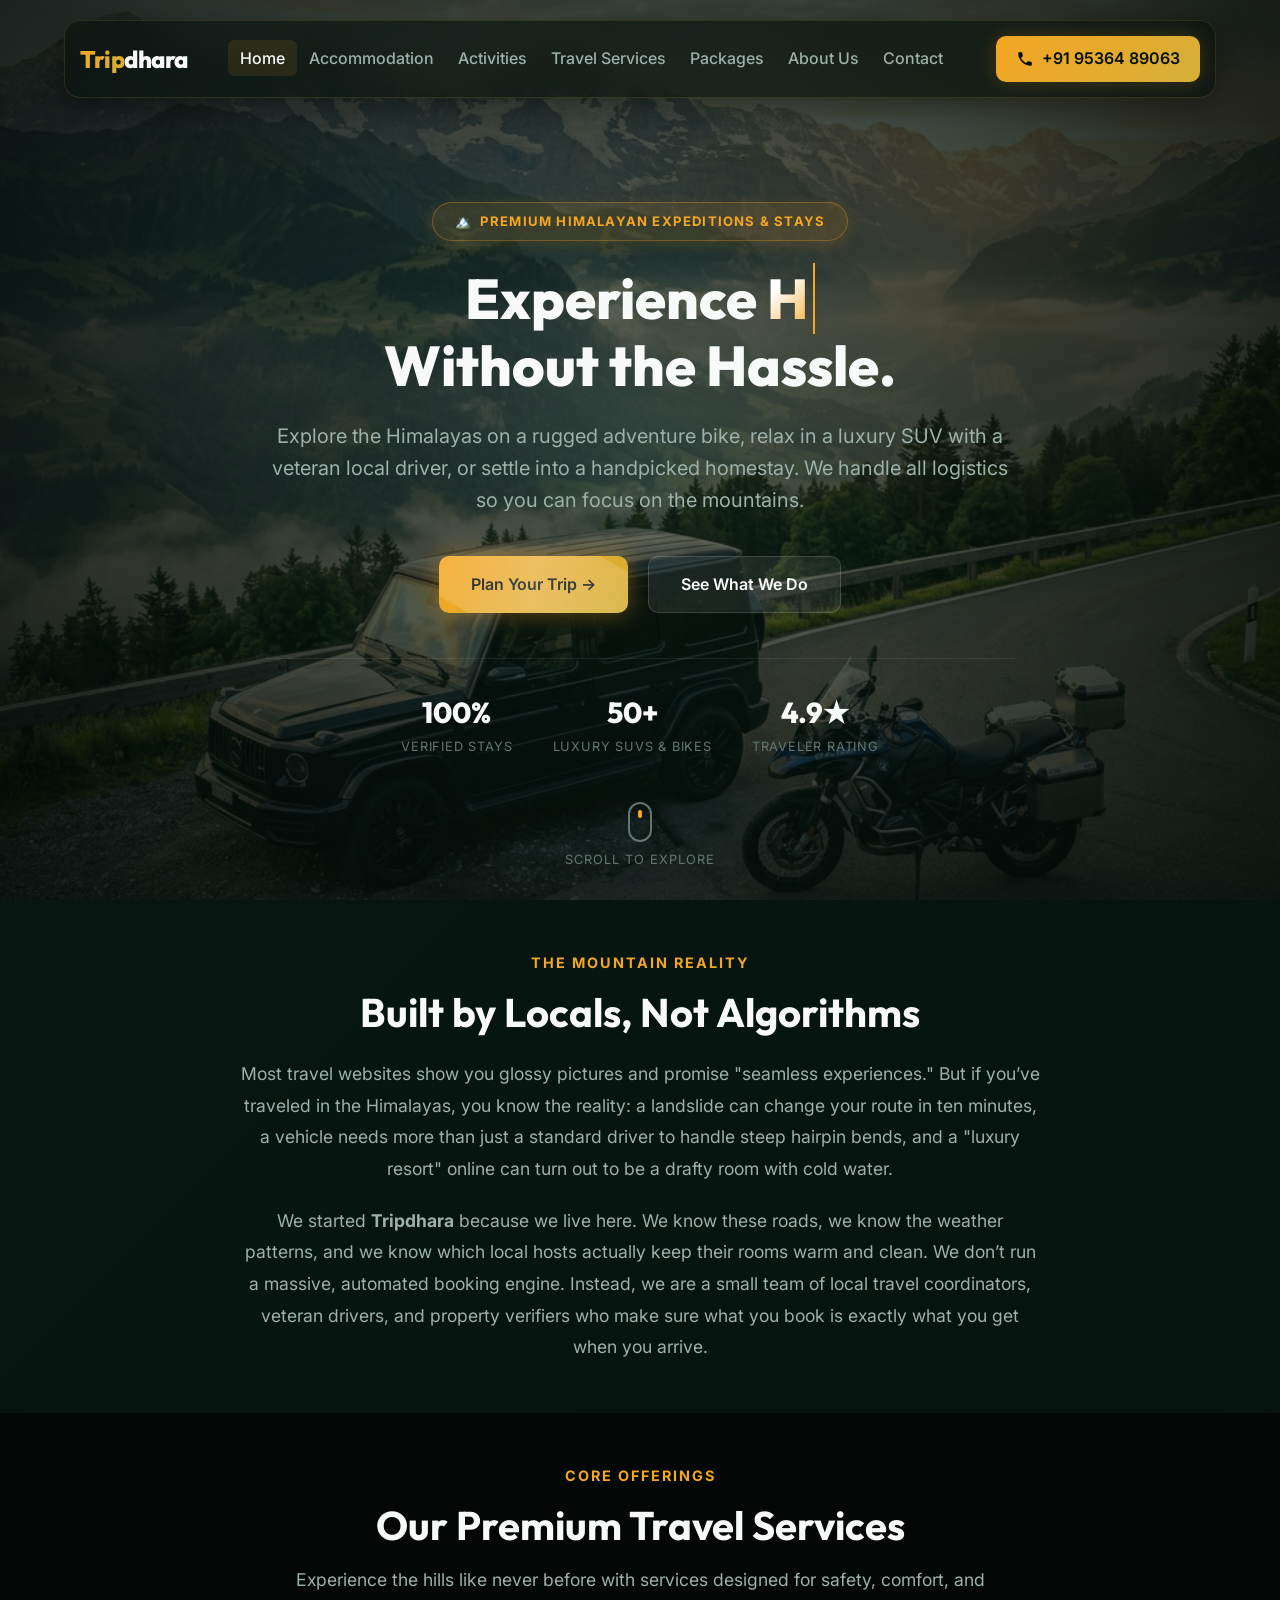
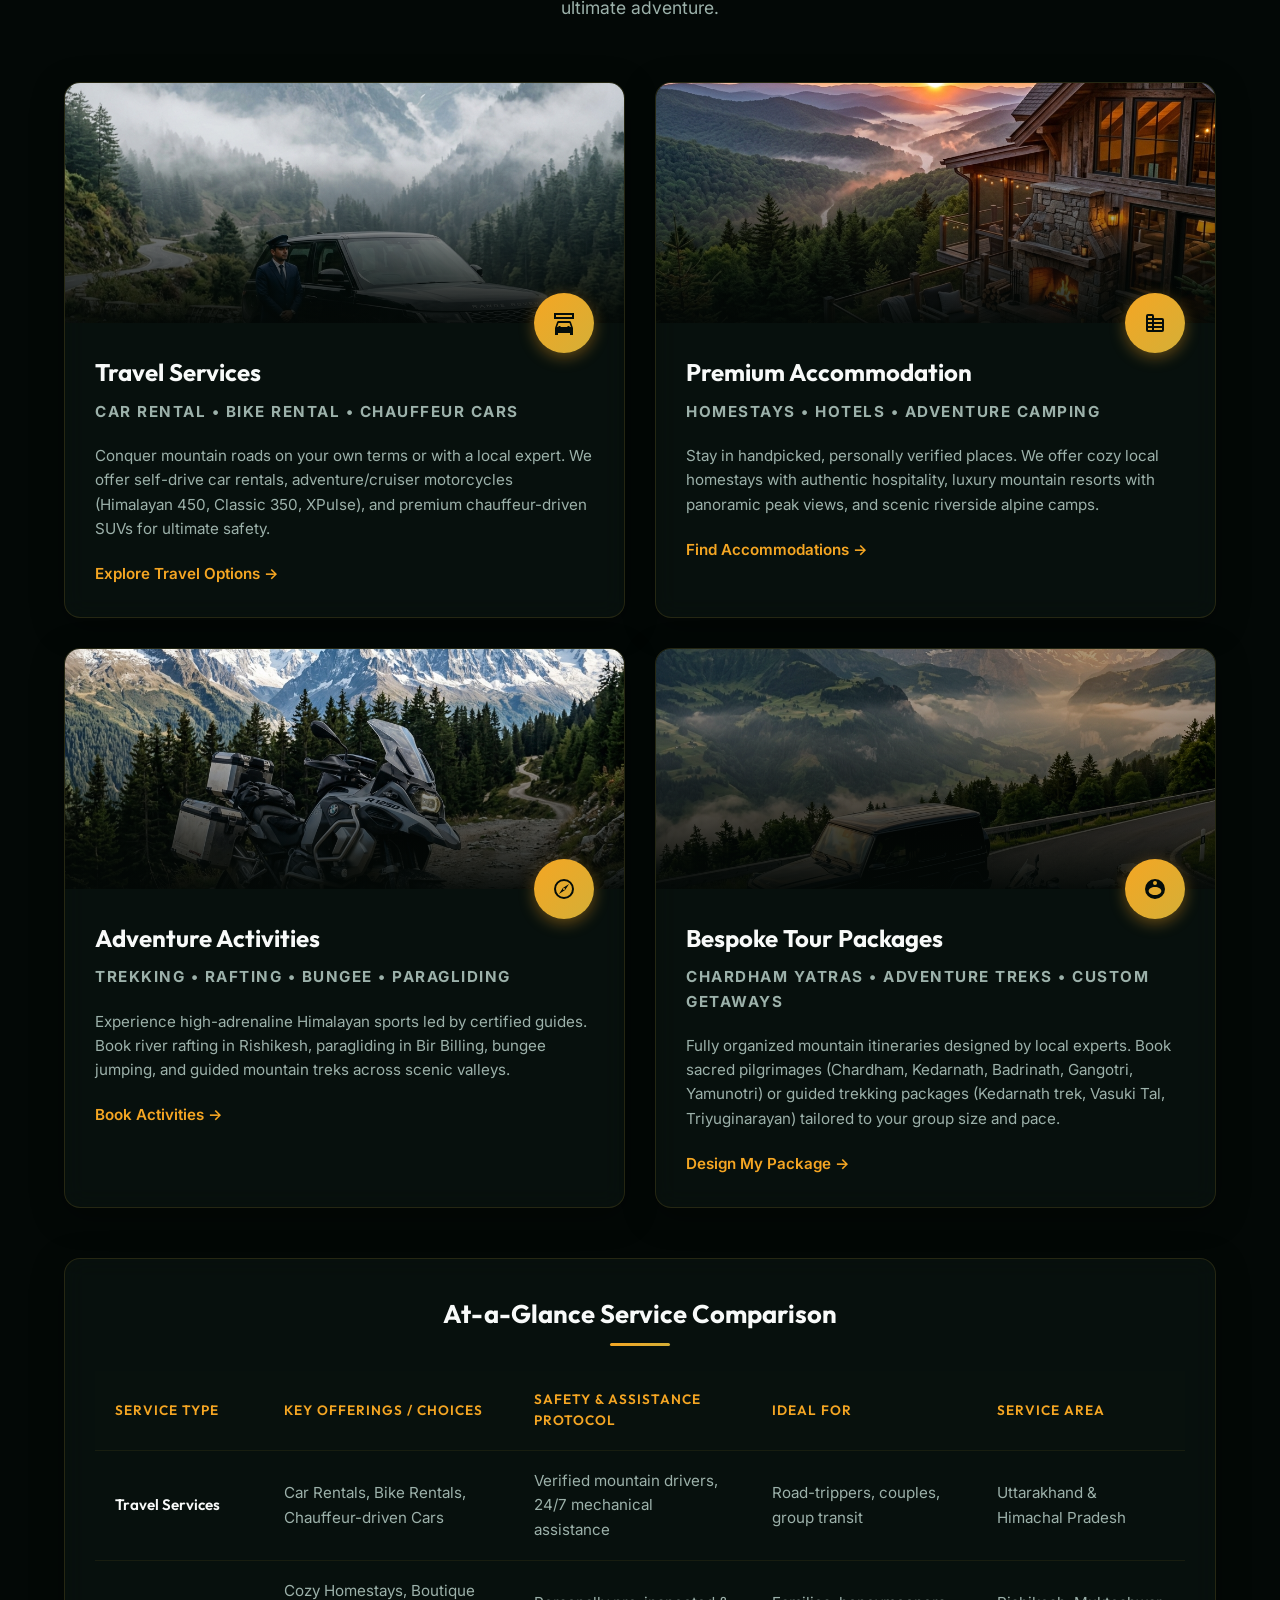
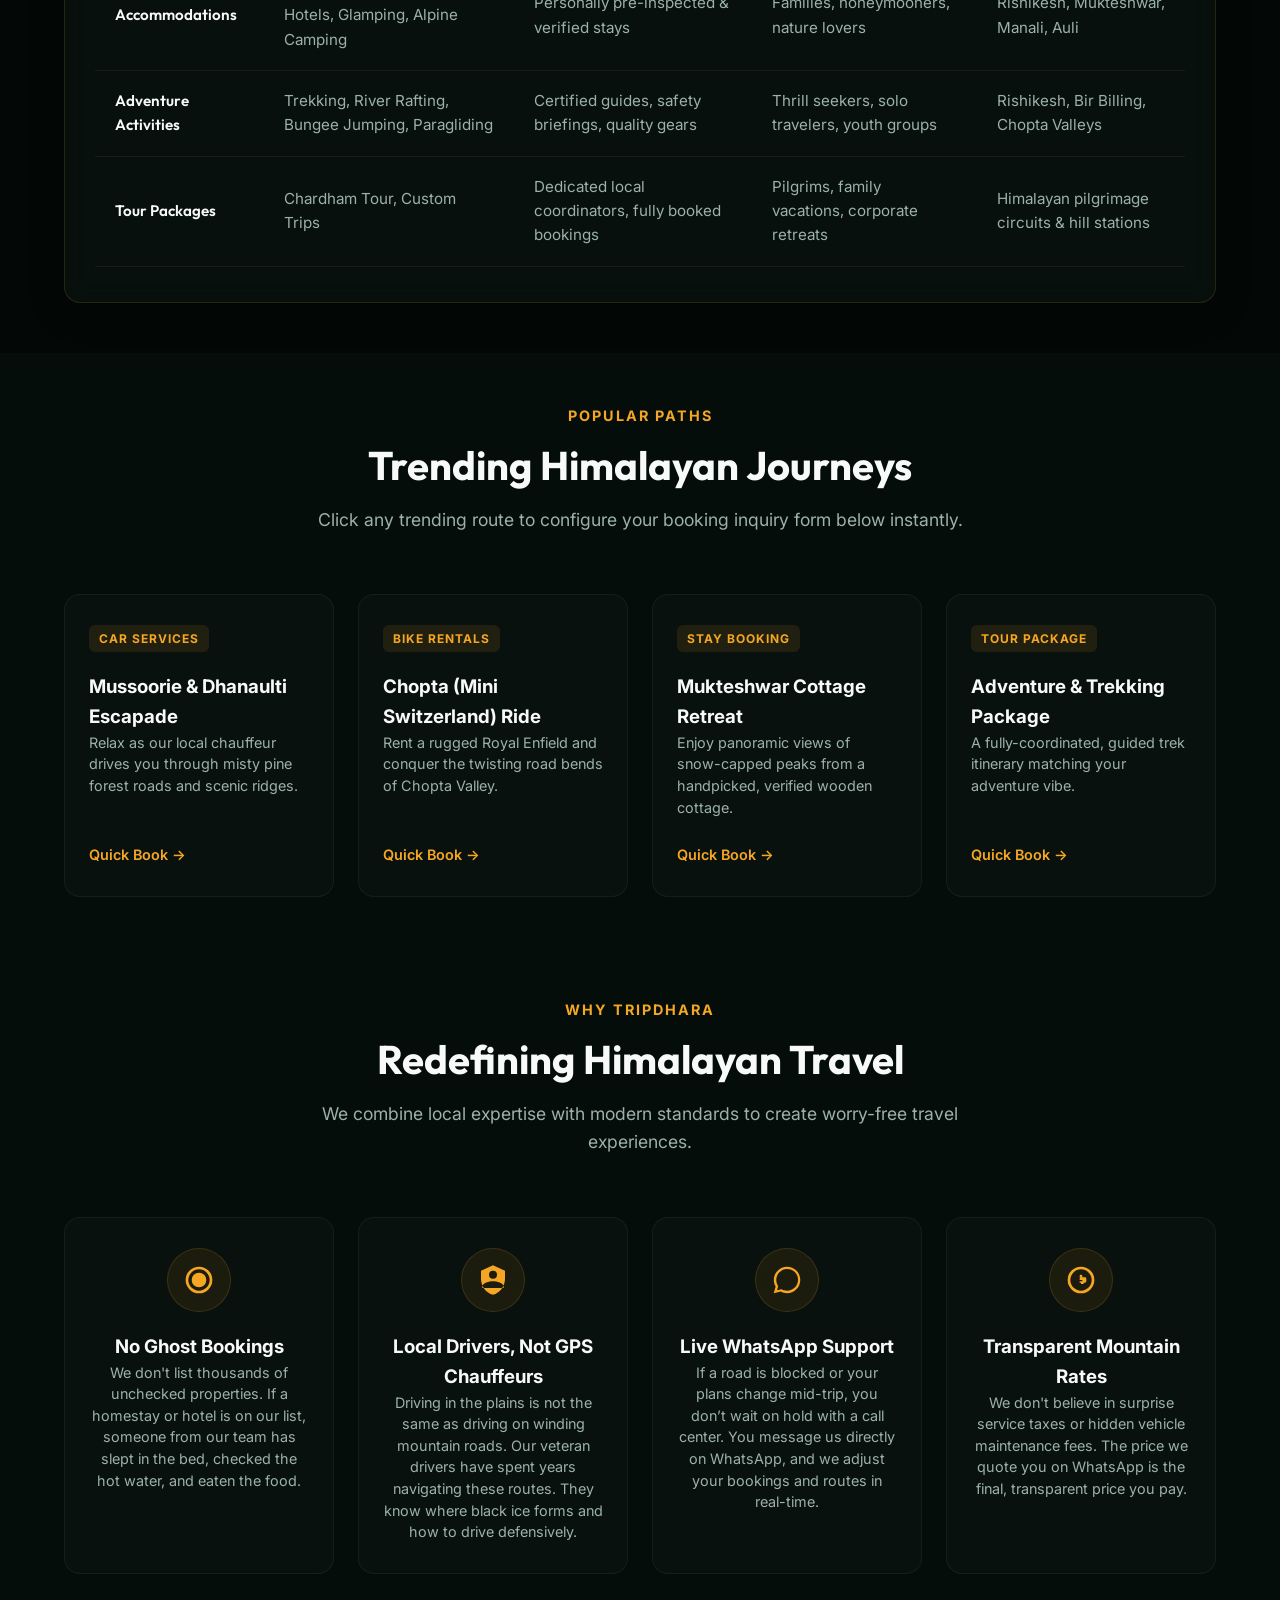
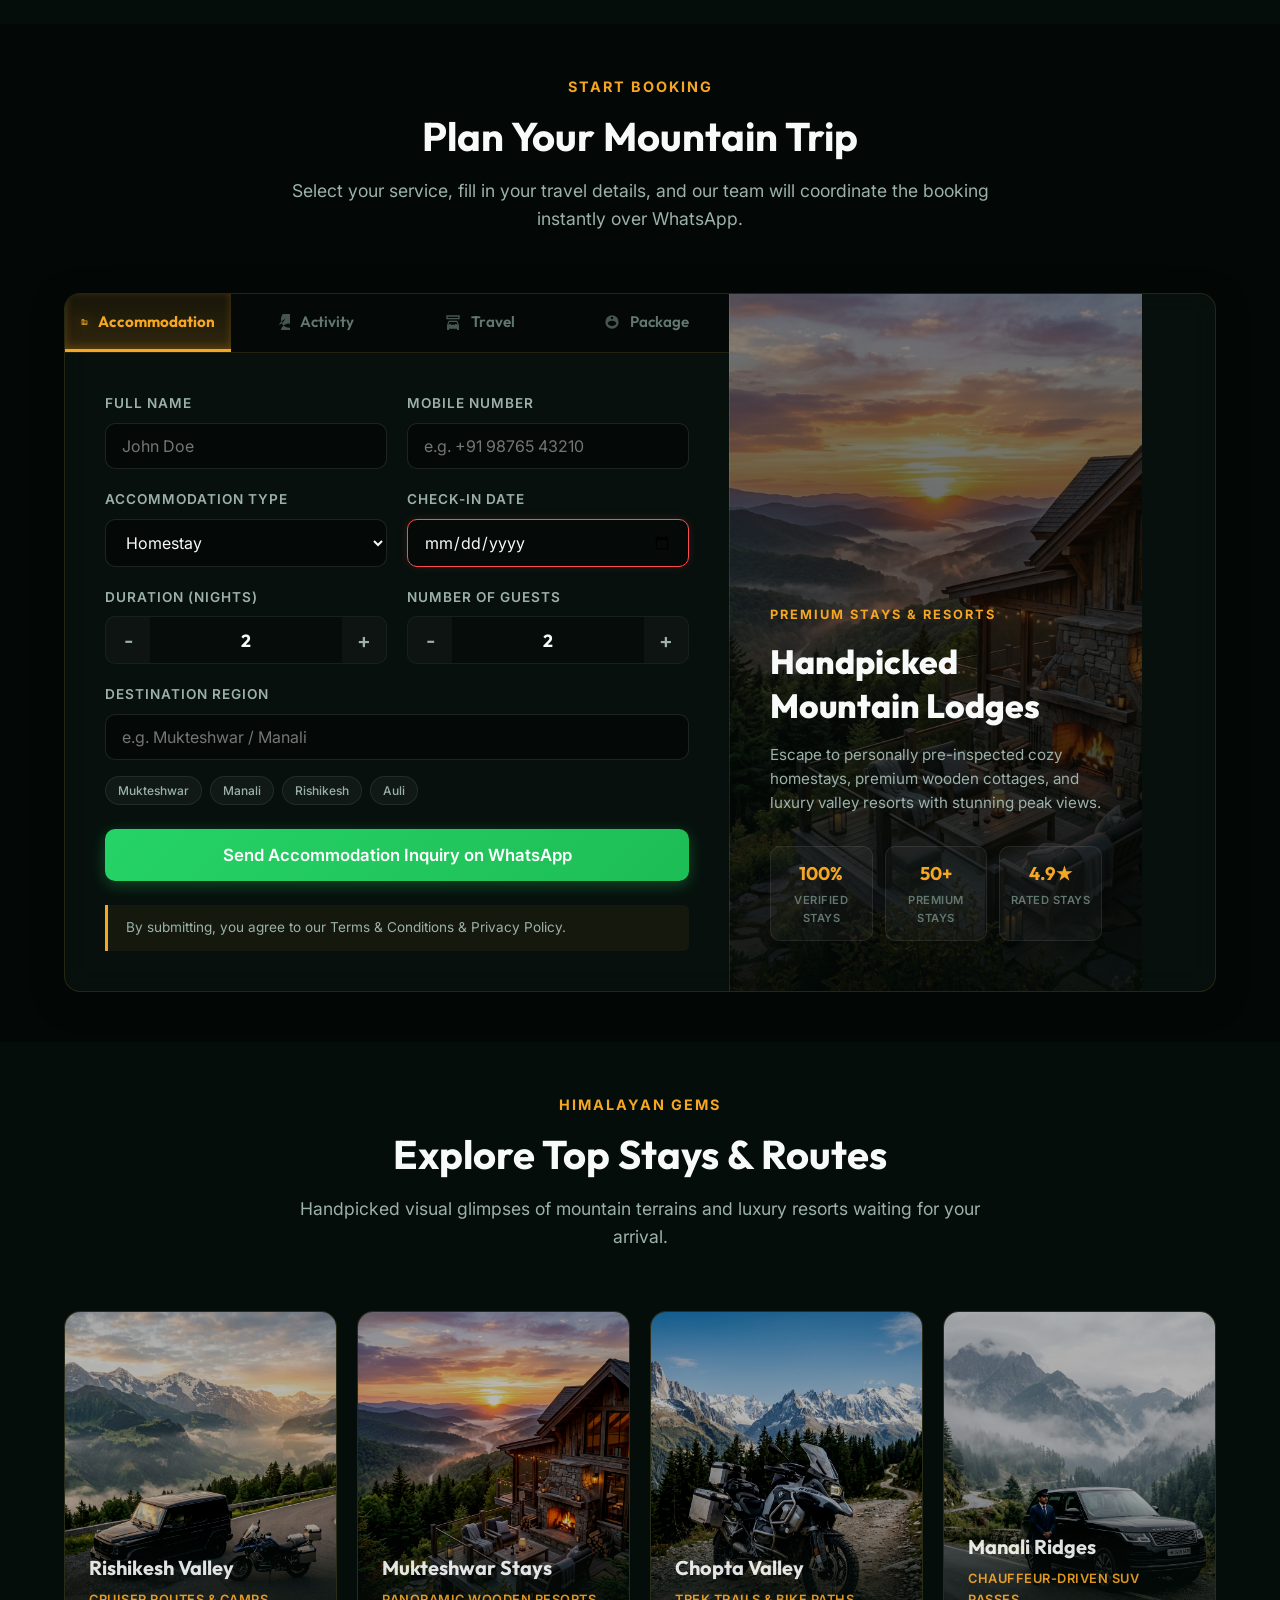
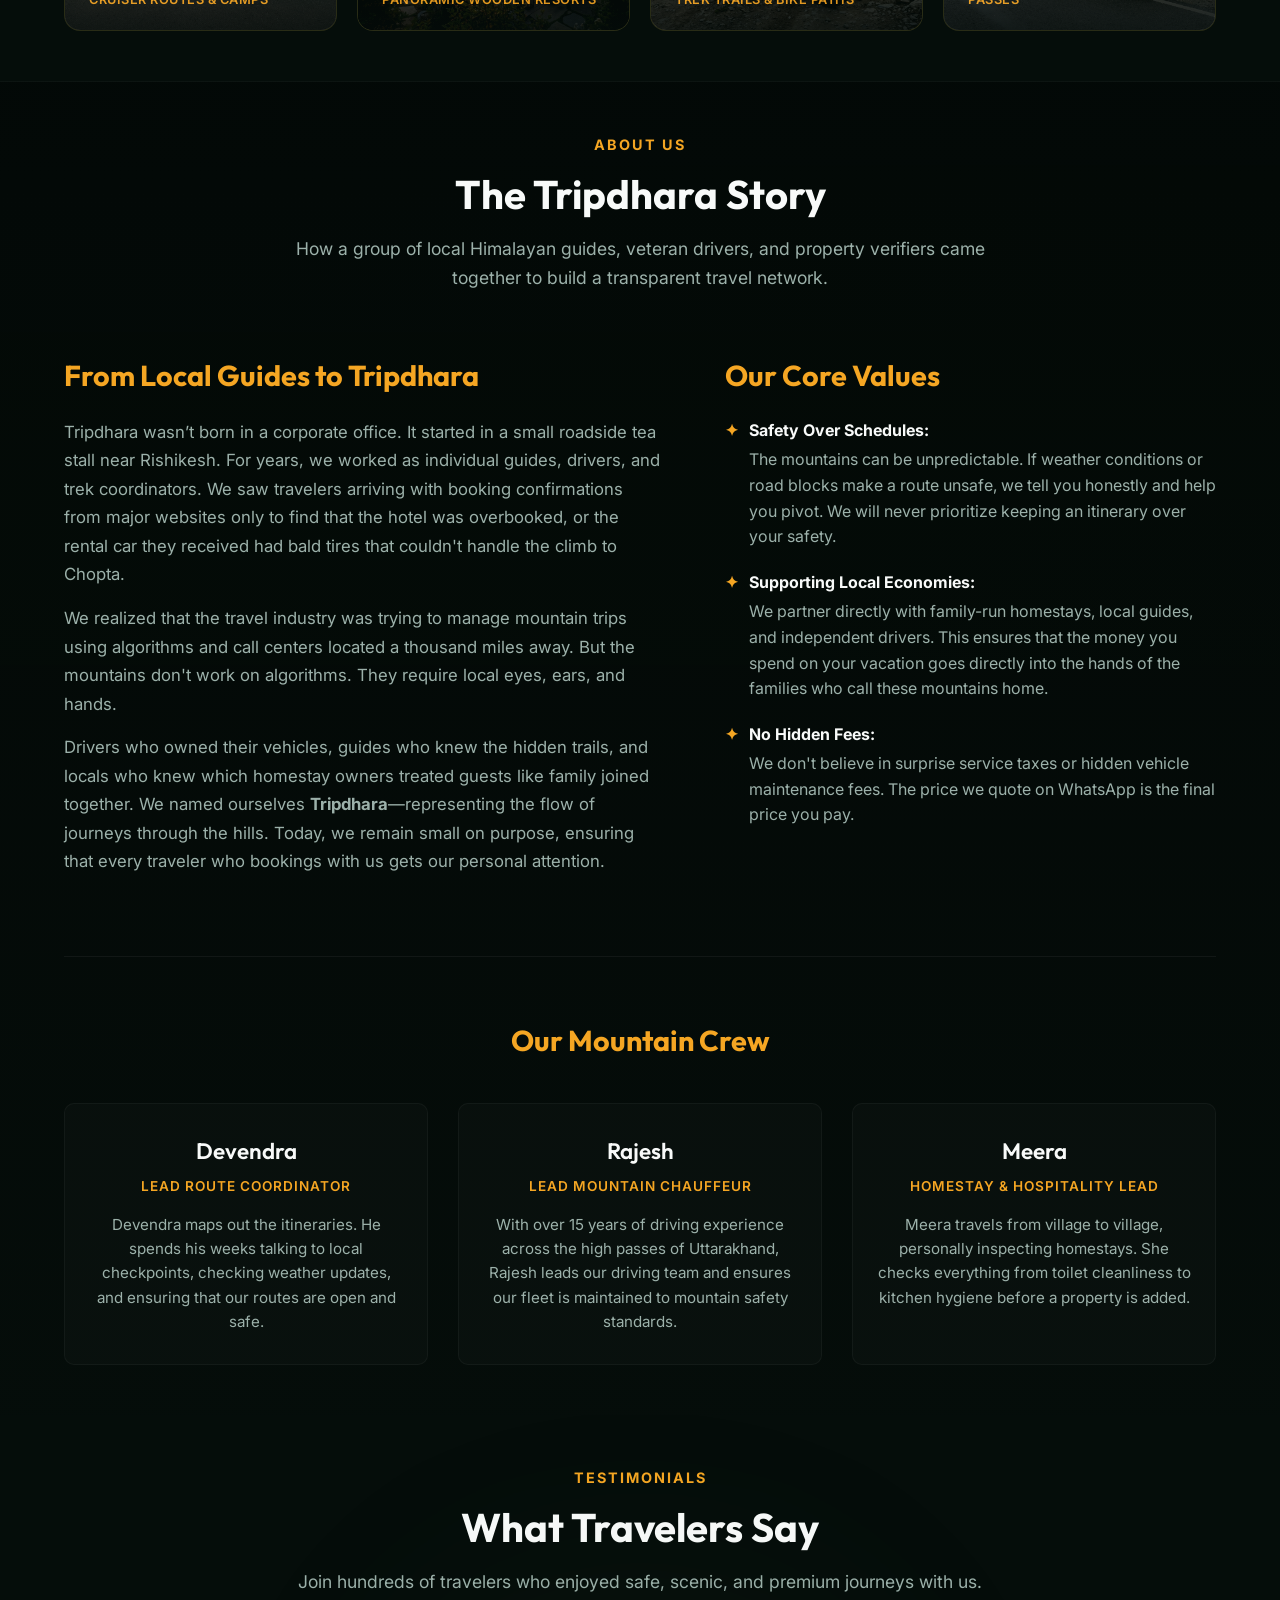
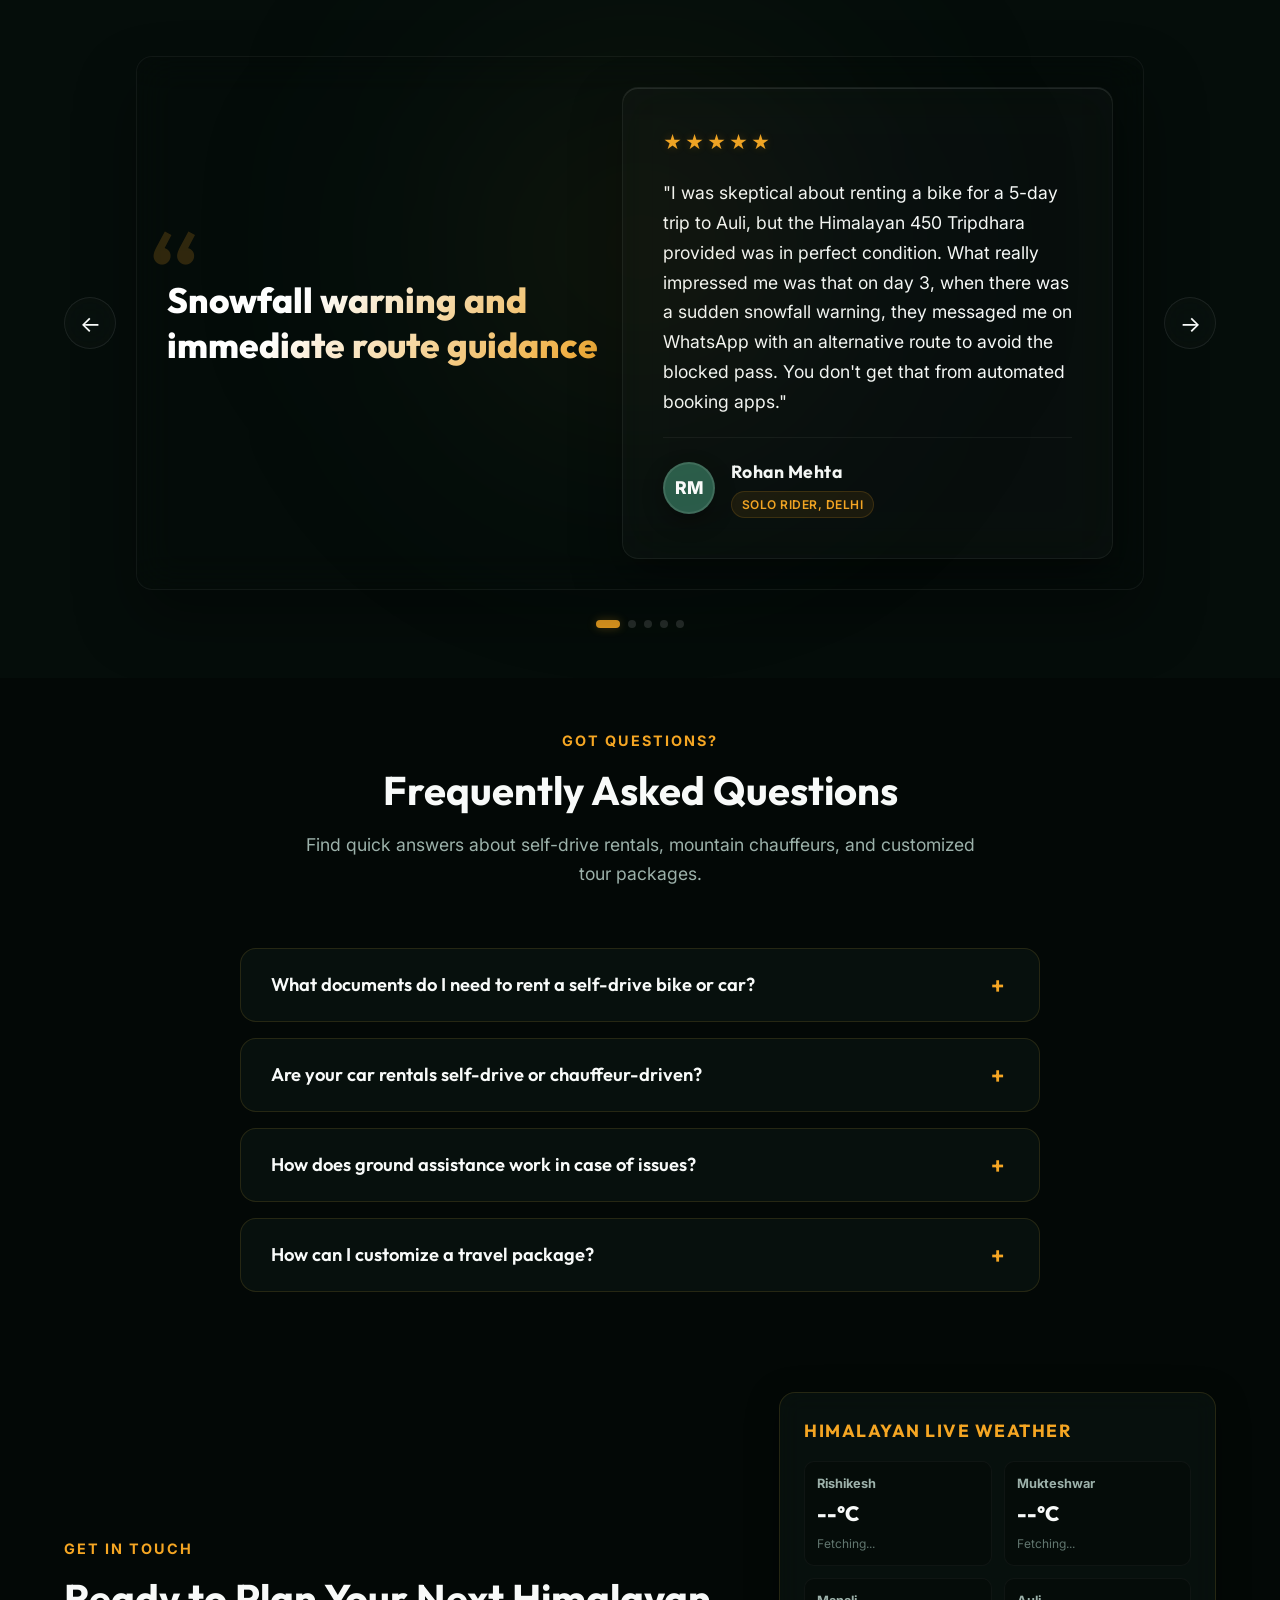
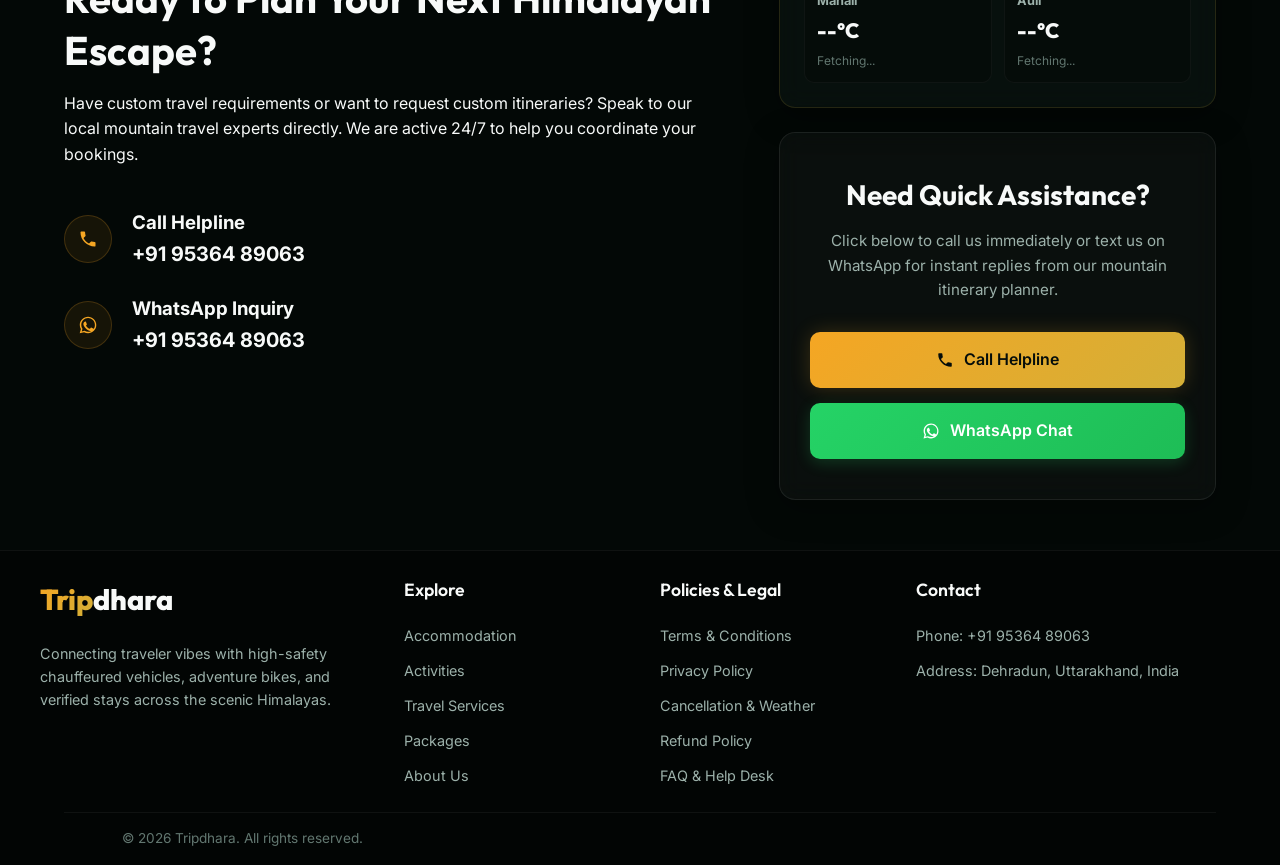
==== index.html @ 1b8af904 "feat: add component loader script, service worker, and multiple new service and legal pages" ====
<!doctype html>
<html lang="en">

<head>
    <!-- Google Tag Manager -->
    <script>
        (function (w, d, s, l, i) {
            w[l] = w[l] || [];
            w[l].push({
                "gtm.start": new Date().getTime(),
                event: "gtm.js",
            });
            var f = d.getElementsByTagName(s)[0],
                j = d.createElement(s),
                dl = l != "dataLayer" ? "&l=" + l : "";
            j.async = true;
            j.src = "https://www.googletagmanager.com/gtm.js?id=" + i + dl;
            f.parentNode.insertBefore(j, f);
        })(window, document, "script", "dataLayer", "GTM-5JKHT2T3");
    </script>
    <!-- End Google Tag Manager -->

    <!-- Google tag (gtag.js) -->
    <script async src="https://www.googletagmanager.com/gtag/js?id=G-QPMEDXNFDK"></script>
    <script>
        window.dataLayer = window.dataLayer || [];
        function gtag() {
            dataLayer.push(arguments);
        }
        gtag("js", new Date());

        gtag("config", "G-QPMEDXNFDK");
    </script>

    <!-- 1. Technical & Character Encoding -->
    <meta charset="UTF-8" />
    <meta name="viewport" content="width=device-width, initial-scale=1.0" />
    <meta http-equiv="X-UA-Compatible" content="IE=edge" />

    <!-- 2. Primary SEO Meta Tags -->
    <title>Tripdhara - Premium Himalayan Travel & Stay Bookings</title>
    <meta name="description"
        content="Premium travel booking services for Himalayan road trips and resort stays. Find professional chauffeur-driven cars, rental adventure bikes, luxury resorts, and custom packages across Uttarakhand & Himachal. Call +91 95364 89063 today." />
    <meta name="keywords"
        content="Himalayan road trips, Uttarakhand luxury resorts, Himachal bike rentals, premium travel booking, chauffeur-driven cars, Tripdhara" />
    <meta name="robots" content="index, follow, max-image-preview:large" />
    <meta name="author" content="Tripdhara" />

    <!-- Canonical URL (SEO duplicate issue se bachane ke liye) -->
    <link rel="canonical" href="https://www.tripdhara.com/" />

    <!-- 3. Open Graph / Facebook Meta Tags (Social Sharing) -->
    <meta property="og:type" content="website" />
    <meta property="og:url" content="https://www.tripdhara.com/" />
    <meta property="og:title" content="Tripdhara - Premium Himalayan Travel & Stay Bookings" />
    <meta property="og:description"
        content="Premium travel booking services for Himalayan road trips and resort stays. Find professional cars, rental bikes, and luxury resorts across Uttarakhand & Himachal." />
    <meta property="og:image" content="https://www.tripdhara.com/assets/images/og-banner.png" />
    <meta property="og:site_name" content="Tripdhara" />
    <meta property="og:locale" content="en_US" />

    <!-- 4. Twitter Meta Tags -->
    <meta name="twitter:card" content="summary_large_image" />
    <meta name="twitter:url" content="https://www.tripdhara.com/" />
    <meta name="twitter:title" content="Tripdhara - Premium Himalayan Travel & Stay Bookings" />
    <meta name="twitter:description"
        content="Premium travel booking services for Himalayan road trips and resort stays across Uttarakhand & Himachal." />
    <meta name="twitter:image" content="https://www.tripdhara.com/assets/images/og-banner.png" />

    <!-- 5. Mobile & Browser Customization (PWA Support) -->
    <meta name="theme-color" content="#050d0a" />
    <meta name="mobile-web-app-capable" content="yes" />
    <meta name="apple-mobile-web-app-capable" content="yes" />
    <meta name="apple-mobile-web-app-status-bar-style" content="black-translucent" />
    <meta name="apple-mobile-web-app-title" content="Tripdhara" />
    <meta name="format-detection" content="telephone=no" />

    <!-- 6. Advanced Security & Geolocation -->
    <meta http-equiv="Content-Security-Policy" content="upgrade-insecure-requests" />
    <meta name="geo.region" content="IN-UT" />
    <meta name="geo.placename" content="Uttarakhand" />

    <!-- 7. Favicons & Webmanifest Links -->
    <link rel="icon" type="image/png" href="/assets/favicon/favicon-96x96.png" sizes="96x96" />
    <link rel="icon" type="image/svg+xml" href="/assets/favicon/favicon.svg?v=20260617" />
    <link rel="shortcut icon" href="/assets/favicon/favicon.ico?v=20260617" />
    <link rel="apple-touch-icon" sizes="180x180" href="/assets/favicon/apple-touch-icon.png?v=20260617" />
    <link rel="manifest" href="/assets/favicon/site.webmanifest?v=20260617" />

    <!-- 8. Fonts & Stylesheets -->
    <link rel="preconnect" href="https://fonts.googleapis.com" />
    <link rel="preconnect" href="https://fonts.gstatic.com" crossorigin />
    <link
        href="https://fonts.googleapis.com/css2?family=Inter:wght@300;400;500;600;700&family=Outfit:wght@400;500;600;700;800&display=swap"
        rel="stylesheet" />
    <link rel="stylesheet" href="assets/css/style.css" />

    <!-- 9. App Installation Script (PWA Service Worker) -->
    <script>
        if ("serviceWorker" in navigator) {
            window.addEventListener("load", () => {
                navigator.serviceWorker.register("/sw.js");
            });
        }
    </script>

    <!-- 10. Structured SEO Schema Markup (JSON-LD) -->
    <script type="application/ld+json">
            {
                "@context": "https://schema.org",
                "@type": "TravelAgency",
                "name": "Tripdhara",
                "image": "https://www.tripdhara.com/assets/images/og-banner.png",
                "@id": "https://www.tripdhara.com/#agency",
                "url": "https://www.tripdhara.com/",
                "telephone": "+919536489063",
                "priceRange": "$$",
                "address": {
                    "@type": "PostalAddress",
                    "streetAddress": "Uttarakhand",
                    "addressLocality": "Dehradun",
                    "addressRegion": "Uttarakhand",
                    "postalCode": "248001",
                    "addressCountry": "IN"
                },
                "geo": {
                    "@type": "GeoCoordinates",
                    "latitude": 30.3165,
                    "longitude": 78.0322
                },
                "openingHoursSpecification": {
                    "@type": "OpeningHoursSpecification",
                    "dayOfWeek": [
                        "Monday",
                        "Tuesday",
                        "Wednesday",
                        "Thursday",
                        "Friday",
                        "Saturday",
                        "Sunday"
                    ],
                    "opens": "00:00",
                    "closes": "23:59"
                },
                "areaServed": [
                    { "@type": "City", "name": "Dehradun" },
                    { "@type": "City", "name": "Rishikesh" },
                    { "@type": "City", "name": "Mussoorie" },
                    { "@type": "City", "name": "Chopta" },
                    { "@type": "City", "name": "Auli" },
                    { "@type": "City", "name": "Mukteshwar" },
                    { "@type": "City", "name": "Manali" },
                    { "@type": "City", "name": "Bir Billing" },
                    { "@type": "City", "name": "Spiti Valley" }
                ],
                "sameAs": ["https://wa.me/919536489063"],
                "aggregateRating": {
                    "@type": "AggregateRating",
                    "ratingValue": "4.9",
                    "bestRating": "5",
                    "worstRating": "1",
                    "ratingCount": "258"
                },
                "review": [
                    {
                        "@type": "Review",
                        "author": {
                            "@type": "Person",
                            "name": "Rajesh Kumar"
                        },
                        "datePublished": "2026-05-15",
                        "reviewBody": "Tripdhara made our family trip to Kausani incredibly smooth. The chauffeur-driven SUV was in spotless condition, and our driver was very polite, safe, and knew every twist of the mountain road.",
                        "reviewRating": {
                            "@type": "Rating",
                            "ratingValue": "5"
                        }
                    },
                    {
                        "@type": "Review",
                        "author": {
                            "@type": "Person",
                            "name": "Aman Sharma"
                        },
                        "datePublished": "2026-06-02",
                        "reviewBody": "Rented a Himalayan 450 from Tripdhara for my solo ride to Spiti. The bike was perfectly tuned and didn't give a single issue during the steep climbs. The pickup process in Rishikesh was smooth.",
                        "reviewRating": {
                            "@type": "Rating",
                            "ratingValue": "5"
                        }
                    },
                    {
                        "@type": "Review",
                        "author": {
                            "@type": "Person",
                            "name": "Priyanka Sen"
                        },
                        "datePublished": "2026-06-18",
                        "reviewBody": "Booked our honeymoon cottage in Mukteshwar through them. The property had the most stunning view of the Trishul peaks. Everything from the check-in to the meals was coordinated seamlessly by their team.",
                        "reviewRating": {
                            "@type": "Rating",
                            "ratingValue": "5"
                        }
                    },
                    {
                        "@type": "Review",
                        "author": {
                            "@type": "Person",
                            "name": "Vikram Singh"
                        },
                        "datePublished": "2026-06-25",
                        "reviewBody": "Tripdhara organized our Chardham Yatra package flawlessly. From comfortable hotels to VIP temple entries and a polite local guide, my parents had a beautiful, hassle-free spiritual journey.",
                        "reviewRating": {
                            "@type": "Rating",
                            "ratingValue": "5"
                        }
                    },
                    {
                        "@type": "Review",
                        "author": {
                            "@type": "Person",
                            "name": "Dr. Neha Mehta"
                        },
                        "datePublished": "2026-06-28",
                        "reviewBody": "Booked bungee jumping and white-water rafting in Rishikesh. The equipment was top-grade, and the guides prioritized safety parameters at every step. Booking through WhatsApp was instant!",
                        "reviewRating": {
                            "@type": "Rating",
                            "ratingValue": "5"
                        }
                    }
                ],
                "hasOfferCatalog": {
                    "@type": "OfferCatalog",
                    "name": "Himalayan Travel & Stay Services",
                    "itemListElement": [
                        {
                            "@type": "Offer",
                            "itemOffered": {
                                "@type": "Service",
                                "name": "Travel Services",
                                "description": "Comprehensive transport options including car rentals, bike rentals (RE Himalayan, Classic 350, XPulse), and premium chauffeur-driven SUVs with expert mountain drivers.",
                                "areaServed": [
                                    {
                                        "@type": "State",
                                        "name": "Uttarakhand"
                                    },
                                    {
                                        "@type": "State",
                                        "name": "Himachal Pradesh"
                                    }
                                ]
                            }
                        },
                        {
                            "@type": "Offer",
                            "itemOffered": {
                                "@type": "Service",
                                "name": "Accommodations",
                                "description": "Handpicked mountain stays including cozy homestays, boutique hotels, premium resorts, alpine glamping, and adventure camping.",
                                "areaServed": [
                                    {
                                        "@type": "State",
                                        "name": "Uttarakhand"
                                    },
                                    {
                                        "@type": "State",
                                        "name": "Himachal Pradesh"
                                    }
                                ]
                            }
                        },
                        {
                            "@type": "Offer",
                            "itemOffered": {
                                "@type": "Service",
                                "name": "Adventure Activities",
                                "description": "Exciting outdoor bookings in Himalayan terrains including river rafting, trekking, bungee jumping, and paragliding led by certified guides.",
                                "areaServed": [
                                    {
                                        "@type": "State",
                                        "name": "Uttarakhand"
                                    },
                                    {
                                        "@type": "State",
                                        "name": "Himachal Pradesh"
                                    }
                                ]
                            }
                        },
                        {
                            "@type": "Offer",
                            "itemOffered": {
                                "@type": "Service",
                                "name": "Tour Packages",
                                "description": "End-to-end curated tour plans featuring pilgrimage tours (Chardham Yatra) and fully customized trips for groups, families, and solo travelers.",
                                "areaServed": [
                                    {
                                        "@type": "State",
                                        "name": "Uttarakhand"
                                    },
                                    {
                                        "@type": "State",
                                        "name": "Himachal Pradesh"
                                    }
                                ]
                            }
                        }
                    ]
                }
            }
        </script>

    <script type="application/ld+json">
            {
                "@context": "https://schema.org",
                "@type": "FAQPage",
                "mainEntity": [
                    {
                        "@type": "Question",
                        "name": "What documents do I need to rent a self-drive bike or car?",
                        "acceptedAnswer": {
                            "@type": "Answer",
                            "text": "You need a valid Driving License (Two-Wheeler for bikes, LMV for cars), a Government ID (Aadhaar or Passport), and a refundable security deposit. Original documents must be presented at pick-up."
                        }
                    },
                    {
                        "@type": "Question",
                        "name": "Are your car rentals self-drive or chauffeur-driven?",
                        "acceptedAnswer": {
                            "@type": "Answer",
                            "text": "We offer both self-drive car rentals and premium chauffeur-driven cars. For safety on twisting and steep mountain roads, chauffeur-driven cars with verified local mountain chauffeurs are highly recommended."
                        }
                    },
                    {
                        "@type": "Question",
                        "name": "How does ground assistance work in case of issues?",
                        "acceptedAnswer": {
                            "@type": "Answer",
                            "text": "We provide 24/7 ground assistance. In case of road closures, vehicle issues, or weather warnings, our local support network coordinates instantly to keep your trip on track."
                        }
                    },
                    {
                        "@type": "Question",
                        "name": "How can I customize a travel package?",
                        "acceptedAnswer": {
                            "@type": "Answer",
                            "text": "Simply select the \"Package\" tab in our booking form, select the \"Custom Trip\" option, and submit. Our local itinerary planner will connect with you on WhatsApp to design your custom path."
                        }
                    }
                ]
            }
        </script>
</head>

<body>
    <!-- Google Tag Manager (noscript) -->
    <noscript><iframe src="https://www.googletagmanager.com/ns.html?id=GTM-5JKHT2T3" height="0" width="0"
            style="display: none; visibility: hidden"></iframe></noscript>
    <!-- End Google Tag Manager (noscript) -->

    <!-- Floating Navigation Bar -->
    <header class="header">
        <nav class="navbar" id="navbar">
            <div class="logo">
                <a href="/" class="logo-link">
                    <span class="logo-accent">Trip</span>dhara
                </a>
            </div>
            <ul class="nav-menu">
                <li><a href="#services" class="nav-link">Services</a></li>
                <li>
                    <a href="#why-us" class="nav-link">Why Choose Us</a>
                </li>
                <li><a href="#about" class="nav-link">About Us</a></li>
                <li><a href="#booking" class="nav-link">Book Now</a></li>
                <li>
                    <a href="#testimonials" class="nav-link">Testimonials</a>
                </li>
                <li><a href="/contact/" class="nav-link">Contact</a></li>
            </ul>
            <div class="nav-cta">
                <a href="tel:+919536489063" class="cta-btn-nav">
                    <svg class="phone-icon" viewBox="0 0 24 24" width="18" height="18">
                        <path fill="currentColor"
                            d="M6.62,10.79C8.06,13.62 10.38,15.94 13.21,17.38L15.41,15.18C15.69,14.9 16.08,14.82 16.43,14.93C17.55,15.3 18.75,15.5 20,15.5A1,1 0 0,1 21,16.5V20A1,1 0 0,1 20,21A17,17 0 0,1 3,4A1,1 0 0,1 4,3H7.5A1,1 0 0,1 8.5,4C8.5,5.25 8.7,6.45 9.07,7.57C9.18,7.92 9.1,8.31 8.82,8.59L6.62,10.79Z" />
                    </svg>
                    <span class="cta-text-nav">+91 95364 89063</span>
                </a>
                <button class="mobile-toggle" id="mobile-toggle" aria-label="Toggle Menu">
                    <span class="bar"></span>
                    <span class="bar"></span>
                    <span class="bar"></span>
                </button>
            </div>
        </nav>
    </header>

    <main>
        <!-- Hero Section -->
        <section class="hero-section">
            <div class="hero-overlay"></div>
            <div class="hero-content">
                <div class="hero-badge animate-up">
                    <span class="badge-icon">🏔️</span> Premium Himalayan Expeditions &amp; Stays
                </div>
                <h1 class="hero-title animate-up">
                    Experience <span class="hero-highlight" id="typer-text">Himalayan Roads</span><br />
                    Without the Hassle.
                </h1>
                <p class="hero-subtitle animate-up delay-1">
                    Explore the Himalayas on a rugged adventure bike, relax in a luxury SUV with a veteran local driver,
                    or settle into a handpicked homestay. We handle all logistics so you can focus on the mountains.
                </p>
                <div class="hero-actions animate-up delay-2">
                    <a href="#booking" class="btn btn-primary btn-glow">Plan Your Trip &rarr;</a>
                    <a href="#services" class="btn btn-secondary">See What We Do</a>
                </div>
                <div class="hero-stats-row animate-up delay-3">
                    <div class="hero-stat-item">
                        <span class="stat-number">100%</span>
                        <span class="stat-label">Verified Stays</span>
                    </div>
                    <div class="hero-stat-item">
                        <span class="stat-number">50+</span>
                        <span class="stat-label">Luxury SUVs &amp; Bikes</span>
                    </div>
                    <div class="hero-stat-item">
                        <span class="stat-number">4.9★</span>
                        <span class="stat-label">Traveler Rating</span>
                    </div>
                </div>
            </div>
            <div class="scroll-indicator">
                <div class="mouse">
                    <div class="wheel"></div>
                </div>
                <span>Scroll to Explore</span>
            </div>
        </section>

        <!-- Introduction Section (The Mountain Reality) -->
        <section class="intro-section" style="padding: 80px 0 20px 0">
            <div class="section-container">
                <div class="section-header" style="
                            max-width: 800px;
                            margin: 0 auto;
                            text-align: center;
                        ">
                    <span class="section-tagline">The Mountain Reality</span>
                    <h2 class="section-title" style="margin-bottom: 20px">
                        Built by Locals, Not Algorithms
                    </h2>
                    <p class="section-desc" style="
                                font-size: 1.1rem;
                                line-height: 1.8;
                                color: var(--text-secondary);
                            ">
                        Most travel websites show you glossy pictures and
                        promise "seamless experiences." But if you’ve
                        traveled in the Himalayas, you know the reality: a
                        landslide can change your route in ten minutes, a
                        vehicle needs more than just a standard driver to
                        handle steep hairpin bends, and a "luxury resort"
                        online can turn out to be a drafty room with cold
                        water.
                    </p>
                    <p class="section-desc" style="
                                font-size: 1.1rem;
                                line-height: 1.8;
                                color: var(--text-secondary);
                                margin-top: 20px;
                            ">
                        We started <strong>Tripdhara</strong> because we
                        live here. We know these roads, we know the weather
                        patterns, and we know which local hosts actually
                        keep their rooms warm and clean. We don’t run a
                        massive, automated booking engine. Instead, we are a
                        small team of local travel coordinators, veteran
                        drivers, and property verifiers who make sure what
                        you book is exactly what you get when you arrive.
                    </p>
                </div>
            </div>
        </section>

        <!-- Services Section -->
        <section id="services" class="services-section">
            <div class="section-container">
                <div class="section-header">
                    <span class="section-tagline">Core Offerings</span>
                    <h2 class="section-title">
                        Our Premium Travel Services
                    </h2>
                    <p class="section-desc">
                        Experience the hills like never before with services
                        designed for safety, comfort, and ultimate
                        adventure.
                    </p>
                </div>

                <div class="services-grid">
                    <!-- Service 1: Travel -->
                    <div class="service-card animate-scroll">
                        <div class="card-img-wrapper">
                            <img src="assets/images/luxury_suv.png"
                                alt="Himalayan Travel Services - Car and Bike Rentals" class="card-img" loading="lazy"
                                decoding="async" width="400" height="280" />
                            <div class="img-overlay"></div>
                        </div>
                        <div class="card-content">
                            <div class="card-icon-box">
                                <svg class="card-icon" viewBox="0 0 24 24" width="24" height="24">
                                    <path fill="currentColor"
                                        d="M18.92 11.01C18.72 10.42 18.16 10 17.5 10H6.5C5.84 10 5.28 10.42 5.08 11.01L3 17V24C3 24.55 3.45 25 4 25H5C5.55 25 6 24.55 6 24V22H18V24C18 24.55 18.45 25 19 25H20C20.55 25 21 24.55 21 24V17L18.92 11.01M6.5 12H17.5L18.9 16H5.1L6.5 12M7.5 18C8.33 18 9 17.33 9 16.5C9 15.67 8.33 15 7.5 15C6.67 15 6 15.67 6 16.5C6 17.33 6.67 18 7.5 18M16.5 18C17.33 18 18 17.33 18 16.5C18 15.67 17.33 15 16.5 15C15.67 15 15 15.67 15 16.5C15 17.33 15.67 18 16.5 18M2 2H22V8H2V2M4 4V6H20V4H4Z" />
                                </svg>
                            </div>
                            <h3>Travel Services</h3>
                            <p class="service-emphasis">
                                Car Rental • Bike Rental • Chauffeur Cars
                            </p>
                            <p>
                                Conquer mountain roads on your own terms or
                                with a local expert. We offer self-drive car
                                rentals, adventure/cruiser motorcycles
                                (Himalayan 450, Classic 350, XPulse), and
                                premium chauffeur-driven SUVs for ultimate
                                safety.
                            </p>
                            <a href="services/travel/" class="service-link">Explore Travel Options &rarr;</a>
                        </div>
                    </div>

                    <!-- Service 2: Accommodation -->
                    <div class="service-card animate-scroll">
                        <div class="card-img-wrapper">
                            <img src="/assets/images/luxury_resort.png"
                                alt="Premium Accommodations - Homestays and Hotels" class="card-img" loading="lazy"
                                decoding="async" width="400" height="280" />
                            <div class="img-overlay"></div>
                        </div>
                        <div class="card-content">
                            <div class="card-icon-box">
                                <svg class="card-icon" viewBox="0 0 24 24" width="24" height="24">
                                    <path fill="currentColor"
                                        d="M19 7H11V5A2 2 0 0 0 9 3H5A2 2 0 0 0 3 5V19A2 2 0 0 0 5 21H19A2 2 0 0 0 21 19V9A2 2 0 0 0 19 7M9 5V7H5V5H9M5 9H9V11H5V9M5 13H9V15H5V13M5 17H9V19H5V17M19 19H11V17H19V19M19 15H11V13H19V15M19 11H11V9H19V11Z" />
                                </svg>
                            </div>
                            <h3>Premium Accommodation</h3>
                            <p class="service-emphasis">
                                Homestays • Hotels • Adventure Camping
                            </p>
                            <p>
                                Stay in handpicked, personally verified
                                places. We offer cozy local homestays with
                                authentic hospitality, luxury mountain
                                resorts with panoramic peak views, and
                                scenic riverside alpine camps.
                            </p>
                            <a href="services/accommodation/" class="service-link">Find Accommodations &rarr;</a>
                        </div>
                    </div>

                    <!-- Service 3: Activity -->
                    <div class="service-card animate-scroll">
                        <div class="card-img-wrapper">
                            <img src="assets/images/adventure_bike.png"
                                alt="Adventure Activities in Uttarakhand and Himachal" class="card-img" loading="lazy"
                                decoding="async" width="400" height="280" />
                            <div class="img-overlay"></div>
                        </div>
                        <div class="card-content">
                            <div class="card-icon-box">
                                <svg class="card-icon" viewBox="0 0 24 24" width="24" height="24">
                                    <path fill="currentColor"
                                        d="M12,2A10,10 0 1,0 22,12A10,10 0 0,0 12,2M12,20A8,8 0 1,1 20,12A8,8 0 0,1 12,20M12,11A1,1 0 1,0 13,12A1,1 0 0,0 12,11M17.06,6.94L13.12,13.12L6.94,17.06L10.88,10.88L17.06,6.94Z" />
                                </svg>
                            </div>
                            <h3>Adventure Activities</h3>
                            <p class="service-emphasis">
                                Trekking • Rafting • Bungee • Paragliding
                            </p>
                            <p>
                                Experience high-adrenaline Himalayan sports
                                led by certified guides. Book river rafting
                                in Rishikesh, paragliding in Bir Billing,
                                bungee jumping, and guided mountain treks
                                across scenic valleys.
                            </p>
                            <a href="services/activities/" class="service-link">Book Activities &rarr;</a>
                        </div>
                    </div>

                    <!-- Service 4: Package -->
                    <div class="service-card animate-scroll">
                        <div class="card-img-wrapper">
                            <!-- Background fallback with overlay styling -->
                            <div class="card-fallback-bg" style="
                                        background-image: url(&quot;assets/images/hero_background.png&quot;);
                                    "></div>
                            <div class="img-overlay"></div>
                        </div>
                        <div class="card-content">
                            <div class="card-icon-box">
                                <svg class="card-icon" viewBox="0 0 24 24" width="24" height="24">
                                    <path fill="currentColor"
                                        d="M12,2A10,10 0 0,0 2,12A10,10 0 0,0 12,22A10,10 0 0,0 22,12A10,10 0 0,0 12,2M12,4A2,2 0 0,1 14,6A2,2 0 0,1 12,8A2,2 0 0,1 10,6A2,2 0 0,1 12,4M12,18C8.33,18 5.67,16 5.67,14C5.67,12 8.33,10 12,10C15.67,10 18.33,12 18.33,14C18.33,16 15.67,18 12,18Z" />
                                </svg>
                            </div>
                            <h3>Bespoke Tour Packages</h3>
                            <p class="service-emphasis">
                                Chardham Yatras • Adventure Treks • Custom
                                Getaways
                            </p>
                            <p>
                                Fully organized mountain itineraries
                                designed by local experts. Book sacred
                                pilgrimages (Chardham, Kedarnath, Badrinath,
                                Gangotri, Yamunotri) or guided trekking
                                packages (Kedarnath trek, Vasuki Tal,
                                Triyuginarayan) tailored to your group size
                                and pace.
                            </p>
                            <a href="services/packages/" class="service-link">Design My Package &rarr;</a>
                        </div>
                    </div>
                </div>

                <!-- At-a-Glance Service Comparison Table (GEO & SEO Optimized) -->
                <div class="table-responsive services-comparison-box animate-scroll">
                    <h3 class="comparison-table-title">
                        At-a-Glance Service Comparison
                    </h3>
                    <table class="services-comparison-table">
                        <thead>
                            <tr>
                                <th scope="col">Service Type</th>
                                <th scope="col">Key Offerings / Choices</th>
                                <th scope="col">
                                    Safety &amp; Assistance Protocol
                                </th>
                                <th scope="col">Ideal For</th>
                                <th scope="col">Service Area</th>
                            </tr>
                        </thead>
                        <tbody>
                            <tr>
                                <td><strong>Travel Services</strong></td>
                                <td>
                                    Car Rentals, Bike Rentals,
                                    Chauffeur-driven Cars
                                </td>
                                <td>
                                    Verified mountain drivers, 24/7
                                    mechanical assistance
                                </td>
                                <td>
                                    Road-trippers, couples, group transit
                                </td>
                                <td>Uttarakhand &amp; Himachal Pradesh</td>
                            </tr>
                            <tr>
                                <td><strong>Accommodations</strong></td>
                                <td>
                                    Cozy Homestays, Boutique Hotels,
                                    Glamping, Alpine Camping
                                </td>
                                <td>
                                    Personally pre-inspected &amp; verified
                                    stays
                                </td>
                                <td>
                                    Families, honeymooners, nature lovers
                                </td>
                                <td>Rishikesh, Mukteshwar, Manali, Auli</td>
                            </tr>
                            <tr>
                                <td>
                                    <strong>Adventure Activities</strong>
                                </td>
                                <td>
                                    Trekking, River Rafting, Bungee Jumping,
                                    Paragliding
                                </td>
                                <td>
                                    Certified guides, safety briefings,
                                    quality gears
                                </td>
                                <td>
                                    Thrill seekers, solo travelers, youth
                                    groups
                                </td>
                                <td>
                                    Rishikesh, Bir Billing, Chopta Valleys
                                </td>
                            </tr>
                            <tr>
                                <td><strong>Tour Packages</strong></td>
                                <td>Chardham Tour, Custom Trips</td>
                                <td>
                                    Dedicated local coordinators, fully
                                    booked bookings
                                </td>
                                <td>
                                    Pilgrims, family vacations, corporate
                                    retreats
                                </td>
                                <td>
                                    Himalayan pilgrimage circuits &amp; hill
                                    stations
                                </td>
                            </tr>
                        </tbody>
                    </table>
                </div>
            </div>
        </section>

        <!-- Trending Himalayan Journeys Section -->
        <section id="trending-routes" class="routes-section">
            <div class="section-container">
                <div class="section-header">
                    <span class="section-tagline">Popular Paths</span>
                    <h2 class="section-title">
                        Trending Himalayan Journeys
                    </h2>
                    <p class="section-desc">
                        Click any trending route to configure your booking
                        inquiry form below instantly.
                    </p>
                </div>
                <div class="routes-grid">
                    <!-- Route 1 -->
                    <div class="route-card" data-service="travel" data-target="Chauffeur-driven Car"
                        data-dest="Dehradun to Mussoorie, Landour & Dhanaulti">
                        <div class="route-badge">Car Services</div>
                        <h3>Mussoorie & Dhanaulti Escapade</h3>
                        <p>
                            Relax as our local chauffeur drives you through
                            misty pine forest roads and scenic ridges.
                        </p>
                        <div class="route-action">Quick Book &rarr;</div>
                    </div>
                    <!-- Route 2 -->
                    <div class="route-card" data-service="travel" data-target="Bike Rental"
                        data-dest="Rishikesh to Chopta, Tungnath & Sari Village">
                        <div class="route-badge">Bike Rentals</div>
                        <h3>Chopta (Mini Switzerland) Ride</h3>
                        <p>
                            Rent a rugged Royal Enfield and conquer the
                            twisting road bends of Chopta Valley.
                        </p>
                        <div class="route-action">Quick Book &rarr;</div>
                    </div>
                    <!-- Route 3 -->
                    <div class="route-card" data-service="accommodation" data-target="Resort" data-dest="Mukteshwar">
                        <div class="route-badge">Stay Booking</div>
                        <h3>Mukteshwar Cottage Retreat</h3>
                        <p>
                            Enjoy panoramic views of snow-capped peaks from
                            a handpicked, verified wooden cottage.
                        </p>
                        <div class="route-action">Quick Book &rarr;</div>
                    </div>
                    <!-- Route 4 -->
                    <div class="route-card" data-service="package" data-target="Custom Trip"
                        data-dest="Chopta & Rishikesh">
                        <div class="route-badge">Tour Package</div>
                        <h3>Adventure & Trekking Package</h3>
                        <p>
                            A fully-coordinated, guided trek itinerary
                            matching your adventure vibe.
                        </p>
                        <div class="route-action">Quick Book &rarr;</div>
                    </div>
                </div>
            </div>
        </section>

        <!-- Why Choose Us Section -->
        <section id="why-us" class="why-us-section">
            <div class="section-container">
                <div class="section-header">
                    <span class="section-tagline">Why Tripdhara</span>
                    <h2 class="section-title">
                        Redefining Himalayan Travel
                    </h2>
                    <p class="section-desc">
                        We combine local expertise with modern standards to
                        create worry-free travel experiences.
                    </p>
                </div>

                <div class="why-us-grid">
                    <!-- Point 1 -->
                    <div class="why-card animate-scroll">
                        <div class="why-icon-box">
                            <svg viewBox="0 0 24 24" width="32" height="32">
                                <path fill="currentColor"
                                    d="M12,6.5A5.5,5.5 0 1,1 6.5,12A5.5,5.5 0 0,1 12,6.5M12,2A10,10 0 1,0 22,12A10,10 0 0,0 12,2M12,4A8,8 0 1,1 4,12A8,8 0 0,1 12,4M11,10H13V16H11V10M11,7H13V9H11V7Z" />
                            </svg>
                        </div>
                        <h3>No Ghost Bookings</h3>
                        <p>
                            We don't list thousands of unchecked properties.
                            If a homestay or hotel is on our list, someone
                            from our team has slept in the bed, checked the
                            hot water, and eaten the food.
                        </p>
                    </div>

                    <!-- Point 2 -->
                    <div class="why-card animate-scroll">
                        <div class="why-icon-box">
                            <svg viewBox="0 0 24 24" width="32" height="32">
                                <path fill="currentColor"
                                    d="M12,1L3,5V11C3,16.55 6.84,21.74 12,23C17.16,21.74 21,16.55 21,11V5L12,1M12,5A3,3 0 0,1 15,8A3,3 0 0,1 12,11A3,3 0 0,1 9,8A3,3 0 0,1 12,5M12,13C14.67,13 20,14.33 20,17V18H4V17C4,14.33 9.33,13 12,13Z" />
                            </svg>
                        </div>
                        <h3>Local Drivers, Not GPS Chauffeurs</h3>
                        <p>
                            Driving in the plains is not the same as driving
                            on winding mountain roads. Our veteran drivers
                            have spent years navigating these routes. They
                            know where black ice forms and how to drive
                            defensively.
                        </p>
                    </div>

                    <!-- Point 3 -->
                    <div class="why-card animate-scroll">
                        <div class="why-icon-box">
                            <svg viewBox="0 0 24 24" width="32" height="32">
                                <path fill="currentColor"
                                    d="M12.04 2C6.58 2 2.13 6.45 2.13 11.91C2.13 13.66 2.59 15.36 3.47 16.86L2.05 22L7.3 20.68C8.75 21.47 10.37 21.89 12.04 21.89C17.5 21.89 21.95 17.44 21.95 11.97C21.95 9.32 20.92 6.83 19.05 4.95C17.18 3.07 14.69 2 12.04 2M12.05 3.67C14.25 3.67 16.31 4.53 17.87 6.09C19.42 7.64 20.28 9.7 20.28 11.9C20.28 16.44 16.6 20.13 12.05 20.13C10.6 20.13 9.19 19.75 7.97 19.03L7.68 18.86L4.54 19.66L5.38 16.63L5.18 16.32C4.4 15.09 3.97 13.67 3.97 11.9C3.97 7.36 7.64 3.67 12.05 3.67" />
                            </svg>
                        </div>
                        <h3>Live WhatsApp Support</h3>
                        <p>
                            If a road is blocked or your plans change
                            mid-trip, you don’t wait on hold with a call
                            center. You message us directly on WhatsApp, and
                            we adjust your bookings and routes in real-time.
                        </p>
                    </div>

                    <!-- Point 4 -->
                    <div class="why-card animate-scroll">
                        <div class="why-icon-box">
                            <svg viewBox="0 0 24 24" width="32" height="32">
                                <path fill="currentColor"
                                    d="M12 2A10 10 0 0 1 22 12A10 10 0 0 1 12 22A10 10 0 0 1 2 12A10 10 0 0 1 12 2M12 4A8 8 0 0 0 4 12A8 8 0 0 0 12 20A8 8 0 0 0 20 12A8 8 0 0 0 12 4M15 10A1 1 0 0 1 16 11V13A1 1 0 0 1 15 14H14V15H12V14H11V13H13V12H11V11A1 1 0 0 1 12 10H15M12 8A1 1 0 0 1 13 9V10H11V9A1 1 0 0 1 12 8Z" />
                            </svg>
                        </div>
                        <h3>Transparent Mountain Rates</h3>
                        <p>
                            We don't believe in surprise service taxes or
                            hidden vehicle maintenance fees. The price we
                            quote you on WhatsApp is the final, transparent
                            price you pay.
                        </p>
                    </div>
                </div>
            </div>
        </section>

        <!-- Interactive Booking Widget Section -->
        <section id="booking" class="booking-section">
            <div class="section-container">
                <div class="section-header">
                    <span class="section-tagline">Start Booking</span>
                    <h2 class="section-title">Plan Your Mountain Trip</h2>
                    <p class="section-desc">
                        Select your service, fill in your travel details,
                        and our team will coordinate the booking instantly
                        over WhatsApp.
                    </p>
                </div>

                <div class="booking-container animate-scroll">
                    <div class="booking-split-wrapper">
                        <!-- Left Side: Interactive Booking Widget -->
                        <div class="booking-form-side">
                            <!-- Tabs Header -->
                            <div class="booking-tabs" id="booking-tabs" role="tablist"
                                aria-label="Himalayan Service Booking Tabs">
                                <button class="tab-btn active" id="tab-btn-accommodation" data-tab="accommodation"
                                    role="tab" aria-selected="true" aria-controls="tab-accommodation">
                                    <svg viewBox="0 0 24 24" width="16" height="16" aria-hidden="true">
                                        <path fill="currentColor"
                                            d="M19 7H11V5A2 2 0 0 0 9 3H5A2 2 0 0 0 3 5V19A2 2 0 0 0 5 21H19A2 2 0 0 0 21 19V9A2 2 0 0 0 19 7M9 5V7H5V5H9M5 9H9V11H5V9M5 13H9V15H5V13M5 17H9V19H5V17M19 19H11V17H19V19M19 15H11V13H19V15M19 11H11V9H19V11Z" />
                                    </svg>
                                    Accommodation
                                </button>
                                <button class="tab-btn" id="tab-btn-activity" data-tab="activity" role="tab"
                                    aria-selected="false" aria-controls="tab-activity">
                                    <svg viewBox="0 0 24 24" width="16" height="16" aria-hidden="true">
                                        <path fill="currentColor"
                                            d="M12,2a10,10 0 1,0 22,12A10,10 0 0,0 12,2M12,20a8,8 0 1,1 20,12A8,8 0 0,1 12,20M12,11a1,1 0 1,0 1,1A1,1 0 0,0 12,11M17.06,6.94l-3.94,6.18l-6.18,3.94l3.94-6.18L17.06,6.94Z" />
                                    </svg>
                                    Activity
                                </button>
                                <button class="tab-btn" id="tab-btn-travel" data-tab="travel" role="tab"
                                    aria-selected="false" aria-controls="tab-travel">
                                    <svg viewBox="0 0 24 24" width="16" height="16" aria-hidden="true">
                                        <path fill="currentColor"
                                            d="M18.92 11.01C18.72 10.42 18.16 10 17.5 10H6.5C5.84 10 5.28 10.42 5.08 11.01L3 17V24C3 24.55 3.45 25 4 25H5C5.55 25 6 24.55 6 24V22H18V24C18 24.55 18.45 25 19 25H20C20.55 25 21 24.55 21 24V17L18.92 11.01M6.5 12H17.5L18.9 16H5.1L6.5 12M7.5 18C8.33 18 9 17.33 9 16.5C9 15.67 8.33 15 7.5 15C6.67 15 6 15.67 6 16.5C6 17.33 6.67 18 7.5 18M16.5 18C17.33 18 18 17.33 18 16.5C18 15.67 17.33 15 16.5 15C15.67 15 15 15.67 15 16.5C15 17.33 15.67 18 16.5 18M2 2H22V8H2V2M4 4V6H20V4H4Z" />
                                    </svg>
                                    Travel
                                </button>
                                <button class="tab-btn" id="tab-btn-package" data-tab="package" role="tab"
                                    aria-selected="false" aria-controls="tab-package">
                                    <svg viewBox="0 0 24 24" width="16" height="16" aria-hidden="true">
                                        <path fill="currentColor"
                                            d="M12,2A10,10 0 0,0 2,12A10,10 0 0,0 12,22A10,10 0 0,0 22,12A10,10 0 0,0 12,2M12,4A2,2 0 0,1 14,6A2,2 0 0,1 12,8A2,2 0 0,1 10,6A2,2 0 0,1 12,4M12,18C8.33,18 5.67,16 5.67,14C5.67,12 8.33,10 12,10C15.67,10 18.33,12 18.33,14C18.33,16 15.67,18 12,18Z" />
                                    </svg>
                                    Package
                                </button>
                            </div>

                            <!-- Tab Content Wrapper -->
                            <div class="booking-content">
                                <!-- ACCOMMODATION FORM -->
                                <div class="tab-content active" id="tab-accommodation" role="tabpanel"
                                    aria-labelledby="tab-btn-accommodation" tabindex="0">
                                    <form class="booking-form" id="form-accommodation">
                                        <div class="form-grid">
                                            <div class="input-group">
                                                <label for="accommodation-name">Full Name</label>
                                                <input type="text" id="accommodation-name" required
                                                    placeholder="John Doe" />
                                            </div>
                                            <div class="input-group">
                                                <label for="accommodation-phone">Mobile Number</label>
                                                <input type="tel" id="accommodation-phone" required
                                                    placeholder="e.g. +91 98765 43210" />
                                            </div>
                                            <div class="input-group">
                                                <label for="accommodation-type">Accommodation
                                                    Type</label>
                                                <select id="accommodation-type">
                                                    <option value="Homestay">
                                                        Homestay
                                                    </option>
                                                    <option value="Hotel">
                                                        Hotel
                                                    </option>
                                                    <option value="Resort">
                                                        Resort
                                                    </option>
                                                    <option value="Camping">
                                                        Camping
                                                    </option>
                                                </select>
                                            </div>
                                            <div class="input-group">
                                                <label for="accommodation-checkin">Check-in Date</label>
                                                <input type="date" id="accommodation-checkin" required />
                                            </div>
                                            <div class="input-group">
                                                <label for="accommodation-nights">Duration
                                                    (Nights)</label>
                                                <div class="custom-counter">
                                                    <button type="button" class="counter-btn minus"
                                                        data-target="accommodation-nights">
                                                        -
                                                    </button>
                                                    <input type="number" id="accommodation-nights" min="1" value="2"
                                                        readonly />
                                                    <button type="button" class="counter-btn plus"
                                                        data-target="accommodation-nights">
                                                        +
                                                    </button>
                                                </div>
                                            </div>
                                            <div class="input-group">
                                                <label for="accommodation-guests">Number of Guests</label>
                                                <div class="custom-counter">
                                                    <button type="button" class="counter-btn minus"
                                                        data-target="accommodation-guests">
                                                        -
                                                    </button>
                                                    <input type="number" id="accommodation-guests" min="1" value="2"
                                                        readonly />
                                                    <button type="button" class="counter-btn plus"
                                                        data-target="accommodation-guests">
                                                        +
                                                    </button>
                                                </div>
                                            </div>
                                            <div class="input-group full-width-tablet">
                                                <label for="accommodation-dest">Destination Region</label>
                                                <input type="text" id="accommodation-dest"
                                                    placeholder="e.g. Mukteshwar / Manali" required />
                                                <div class="suggestion-pills" data-target="accommodation-dest">
                                                    <span class="pill">Mukteshwar</span>
                                                    <span class="pill">Manali</span>
                                                    <span class="pill">Rishikesh</span>
                                                    <span class="pill">Auli</span>
                                                </div>
                                            </div>
                                        </div>
                                        <button type="submit" class="btn btn-primary btn-submit">Send Accommodation
                                            Inquiry on WhatsApp</button>
                                        <span class="form-disclaimer">By submitting, you agree to our <a href="/terms/"
                                                target="_blank">Terms &amp; Conditions</a> &amp; <a href="/privacy/"
                                                target="_blank">Privacy Policy</a>.</span>
                                    </form>
                                </div>

                                <div class="tab-content" id="tab-activity" role="tabpanel"
                                    aria-labelledby="tab-btn-activity" tabindex="0">
                                    <form class="booking-form" id="form-activity">
                                        <div class="form-grid">
                                            <div class="input-group">
                                                <label for="activity-name">Full Name</label>
                                                <input type="text" id="activity-name" required placeholder="John Doe" />
                                            </div>
                                            <div class="input-group">
                                                <label for="activity-phone">Mobile Number</label>
                                                <input type="tel" id="activity-phone" required
                                                    placeholder="e.g. +91 98765 43210" />
                                            </div>
                                            <div class="input-group">
                                                <label for="activity-type">Preferred
                                                    Activity</label>
                                                <select id="activity-type">
                                                    <option value="Trekking">
                                                        Trekking
                                                    </option>
                                                    <option value="Rafting">
                                                        Rafting
                                                    </option>
                                                    <option value="Bungee Jumping">
                                                        Bungee Jumping
                                                    </option>
                                                    <option value="Paragliding">
                                                        Paragliding
                                                    </option>
                                                </select>
                                            </div>
                                            <div class="input-group" id="activity-subtype-group">
                                                <label for="activity-subtype" id="activity-subtype-label">Select
                                                    Option</label>
                                                <select id="activity-subtype">
                                                    <option value="Tungnath-Chandrashila Trek">
                                                        Tungnath-Chandrashila
                                                        Trek
                                                    </option>
                                                    <option value="Deoriatal Trek">
                                                        Deoriatal Trek
                                                    </option>
                                                    <option value="Valley of Flowers Trek">
                                                        Valley of Flowers
                                                        Trek
                                                    </option>
                                                    <option value="Custom Trek Plan">
                                                        Custom Trek Plan
                                                    </option>
                                                </select>
                                            </div>
                                            <div class="input-group">
                                                <label for="activity-date">Activity Date</label>
                                                <input type="date" id="activity-date" required />
                                            </div>
                                            <div class="input-group">
                                                <label for="activity-members">Group Size</label>
                                                <div class="custom-counter">
                                                    <button type="button" class="counter-btn minus"
                                                        data-target="activity-members">
                                                        -
                                                    </button>
                                                    <input type="number" id="activity-members" min="1" value="2"
                                                        readonly />
                                                    <button type="button" class="counter-btn plus"
                                                        data-target="activity-members">
                                                        +
                                                    </button>
                                                </div>
                                            </div>
                                            <div class="input-group full-width-tablet">
                                                <label for="activity-loc">Preferred
                                                    Location</label>
                                                <input type="text" id="activity-loc"
                                                    placeholder="e.g. Rishikesh / Bir Billing / Chopta" required />
                                                <div class="suggestion-pills" data-target="activity-loc">
                                                    <span class="pill">Rishikesh</span>
                                                    <span class="pill">Bir Billing</span>
                                                    <span class="pill">Chopta</span>
                                                </div>
                                            </div>
                                        </div>
                                        <button type="submit" class="btn btn-primary btn-submit">
                                            Send Activity Inquiry on
                                            WhatsApp
                                        </button>
                                        <span class="form-disclaimer">By submitting, you agree to our <a href="/terms/"
                                                target="_blank">Terms &amp; Conditions</a> &amp; <a href="/privacy/"
                                                target="_blank">Privacy Policy</a>.</span>
                                    </form>
                                </div>

                                <div class="tab-content" id="tab-travel" role="tabpanel"
                                    aria-labelledby="tab-btn-travel" tabindex="0">
                                    <form class="booking-form" id="form-travel">
                                        <div class="form-grid">
                                            <div class="input-group">
                                                <label for="travel-name">Full Name</label>
                                                <input type="text" id="travel-name" required placeholder="John Doe" />
                                            </div>
                                            <div class="input-group">
                                                <label for="travel-phone">Mobile Number</label>
                                                <input type="tel" id="travel-phone" required
                                                    placeholder="e.g. +91 98765 43210" />
                                            </div>
                                            <div class="input-group">
                                                <label for="travel-type">Preferred Travel
                                                    Option</label>
                                                <select id="travel-type">
                                                    <option value="Car Rental">
                                                        Car Rental
                                                    </option>
                                                    <option value="Bike Rental">
                                                        Bike Rental
                                                    </option>
                                                    <option value="Chauffeur-driven Car">
                                                        Chauffeur-driven Car
                                                    </option>
                                                </select>
                                            </div>
                                            <div class="input-group" id="travel-vehicle-group">
                                                <label for="travel-vehicle">Preferred
                                                    Vehicle</label>
                                                <select id="travel-vehicle">
                                                    <option value="Premium SUV (Fortuner/Scorpio)">
                                                        Premium SUV
                                                        (Fortuner/Scorpio)
                                                    </option>
                                                    <option value="Comfort MPV (Innova/Ertiga)">
                                                        Comfort MPV
                                                        (Innova/Ertiga)
                                                    </option>
                                                    <option value="Sedan (Dzire/Etios)">
                                                        Sedan (Dzire/Etios)
                                                    </option>
                                                </select>
                                            </div>
                                            <div class="input-group">
                                                <label for="travel-date">Start Date</label>
                                                <input type="date" id="travel-date" required />
                                            </div>
                                            <div class="input-group">
                                                <label for="travel-days">Duration (Days)</label>
                                                <div class="custom-counter">
                                                    <button type="button" class="counter-btn minus"
                                                        data-target="travel-days">
                                                        -
                                                    </button>
                                                    <input type="number" id="travel-days" min="1" value="3" readonly />
                                                    <button type="button" class="counter-btn plus"
                                                        data-target="travel-days">
                                                        +
                                                    </button>
                                                </div>
                                            </div>
                                            <div class="input-group full-width-tablet">
                                                <label for="travel-route">Planned Route /
                                                    Destination</label>
                                                <input type="text" id="travel-route"
                                                    placeholder="e.g. Dehradun to Mussoorie" required />
                                                <div class="suggestion-pills" data-target="travel-route">
                                                    <span class="pill">Dehradun to
                                                        Mussoorie</span>
                                                    <span class="pill">Rishikesh to
                                                        Chopta</span>
                                                    <span class="pill">Delhi to
                                                        Manali</span>
                                                </div>
                                            </div>
                                        </div>
                                        <button type="submit" class="btn btn-primary btn-submit">
                                            Send Travel Inquiry on WhatsApp
                                        </button>
                                        <span class="form-disclaimer">By submitting, you agree to our <a href="/terms/"
                                                target="_blank">Terms &amp; Conditions</a> &amp; <a href="/privacy/"
                                                target="_blank">Privacy Policy</a>.</span>
                                    </form>
                                </div>

                                <div class="tab-content" id="tab-package" role="tabpanel"
                                    aria-labelledby="tab-btn-package" tabindex="0">
                                    <form class="booking-form" id="form-package">
                                        <div class="form-grid">
                                            <div class="input-group">
                                                <label for="package-name">Full Name</label>
                                                <input type="text" id="package-name" required placeholder="John Doe" />
                                            </div>
                                            <div class="input-group">
                                                <label for="package-phone">Mobile Number</label>
                                                <input type="tel" id="package-phone" required
                                                    placeholder="e.g. +91 98765 43210" />
                                            </div>
                                            <div class="input-group">
                                                <label for="package-type">Package Type</label>
                                                <select id="package-type">
                                                    <option value="Chardham Yatra">
                                                        Chardham Yatra
                                                    </option>
                                                    <option value="Kedarnath Yatra">
                                                        Kedarnath Yatra
                                                    </option>
                                                    <option value="Badrinath Yatra">
                                                        Badrinath Yatra
                                                    </option>
                                                    <option value="Gangotri Yatra">
                                                        Gangotri Yatra
                                                    </option>
                                                    <option value="Yamunotri Yatra">
                                                        Yamunotri Yatra
                                                    </option>
                                                    <option value="Kedarnath Trek">
                                                        Kedarnath Trek
                                                    </option>
                                                    <option value="Vasuki Tal Trek">
                                                        Vasuki Tal Trek
                                                    </option>
                                                    <option value="Triyuginarayan Trek">
                                                        Triyuginarayan Trek
                                                    </option>
                                                    <option value="Custom Trip">
                                                        Custom Trip
                                                    </option>
                                                </select>
                                            </div>
                                            <div class="input-group">
                                                <label for="package-date">Travel Date</label>
                                                <input type="date" id="package-date" required />
                                            </div>
                                            <div class="input-group">
                                                <label for="package-days">Duration (Days)</label>
                                                <div class="custom-counter">
                                                    <button type="button" class="counter-btn minus"
                                                        data-target="package-days">
                                                        -
                                                    </button>
                                                    <input type="number" id="package-days" min="1" value="5" readonly />
                                                    <button type="button" class="counter-btn plus"
                                                        data-target="package-days">
                                                        +
                                                    </button>
                                                </div>
                                            </div>
                                            <div class="input-group">
                                                <label for="package-members">Total Group Size</label>
                                                <div class="custom-counter">
                                                    <button type="button" class="counter-btn minus"
                                                        data-target="package-members">
                                                        -
                                                    </button>
                                                    <input type="number" id="package-members" min="1" value="4"
                                                        readonly />
                                                    <button type="button" class="counter-btn plus"
                                                        data-target="package-members">
                                                        +
                                                    </button>
                                                </div>
                                            </div>
                                        </div>
                                        <button type="submit" class="btn btn-primary btn-submit">
                                            Send Package Inquiry on WhatsApp
                                        </button>
                                        <span class="form-disclaimer">By submitting, you agree to our <a href="/terms/"
                                                target="_blank">Terms &amp; Conditions</a> &amp; <a href="/privacy/"
                                                target="_blank">Privacy Policy</a>.</span>
                                    </form>
                                </div>
                            </div>
                        </div>

                        <!-- Right Side: Beautiful Image with overlay text -->
                        <div class="booking-image-side" id="booking-image-side">
                            <div class="image-side-overlay">
                                <span class="image-tagline" id="booking-image-tagline">Premium Stays & Resorts</span>
                                <h3 id="booking-image-title">
                                    Handpicked Mountain Lodges
                                </h3>
                                <p id="booking-image-desc">
                                    Escape to personally pre-inspected cozy
                                    homestays, premium wooden cottages, and
                                    luxury valley resorts with stunning peak
                                    views.
                                </p>
                                <div class="stats-pills-row" id="booking-stats-row">
                                    <div class="stat-pill-item">
                                        <strong id="stat-val-1">100%</strong>
                                        <span id="stat-lbl-1">Verified Stays</span>
                                    </div>
                                    <div class="stat-pill-item">
                                        <strong id="stat-val-2">50+</strong>
                                        <span id="stat-lbl-2">Premium Stays</span>
                                    </div>
                                    <div class="stat-pill-item">
                                        <strong id="stat-val-3">4.9★</strong>
                                        <span id="stat-lbl-3">Rated Stays</span>
                                    </div>
                                </div>
                            </div>
                        </div>
                    </div>
                </div>
            </div>
        </section>

        <!-- Destinations Visual Gallery Section -->
        <section id="destinations" class="gallery-section">
            <div class="section-container">
                <div class="section-header animate-scroll">
                    <span class="section-tagline">Himalayan Gems</span>
                    <h2 class="section-title">
                        Explore Top Stays &
                        <span class="typer">Routes</span>
                    </h2>
                    <p class="section-desc">
                        Handpicked visual glimpses of mountain terrains and
                        luxury resorts waiting for your arrival.
                    </p>
                </div>
                <div class="gallery-grid">
                    <!-- Item 1 -->
                    <div class="gallery-card animate-scroll" tabindex="0" role="button"
                        aria-label="Rishikesh Valley - Cruiser Routes & Camps" data-service="travel"
                        data-target="Bike Rental" data-dest="Rishikesh to Chopta, Tungnath & Sari Village">
                        <img src="/assets/images/hero_background.png" alt="Rishikesh Valleys" class="gallery-img"
                            loading="lazy" decoding="async" width="400" height="280" />
                        <div class="gallery-overlay">
                            <h3>Rishikesh Valley</h3>
                            <span>Cruiser Routes & Camps</span>
                        </div>
                    </div>
                    <!-- Item 2 -->
                    <div class="gallery-card animate-scroll" tabindex="0" role="button"
                        aria-label="Mukteshwar Stays - Panoramic Wooden Resorts" data-service="accommodation"
                        data-target="Resort" data-dest="Mukteshwar">
                        <img src="/assets/images/luxury_resort.png" alt="Mukteshwar Cottages" class="gallery-img"
                            loading="lazy" decoding="async" width="400" height="280" />
                        <div class="gallery-overlay">
                            <h3>Mukteshwar Stays</h3>
                            <span>Panoramic Wooden Resorts</span>
                        </div>
                    </div>
                    <!-- Item 3 -->
                    <div class="gallery-card animate-scroll" tabindex="0" role="button"
                        aria-label="Chopta Valley - Trek Trails & Bike Paths" data-service="activity"
                        data-target="Trekking" data-dest="Chopta">
                        <img src="/assets/images/adventure_bike.png" alt="Chopta Valleys" class="gallery-img"
                            loading="lazy" decoding="async" width="400" height="280" />
                        <div class="gallery-overlay">
                            <h3>Chopta Valley</h3>
                            <span>Trek Trails & Bike Paths</span>
                        </div>
                    </div>
                    <!-- Item 4 -->
                    <div class="gallery-card animate-scroll" tabindex="0" role="button"
                        aria-label="Manali Ridges - Chauffeur-Driven SUV Passes" data-service="travel"
                        data-target="Chauffeur-driven Car" data-dest="Manali & Solang Valley">
                        <img src="/assets/images/luxury_suv.png" alt="Manali Ridges" class="gallery-img" loading="lazy"
                            decoding="async" width="400" height="280" />
                        <div class="gallery-overlay">
                            <h3>Manali Ridges</h3>
                            <span>Chauffeur-Driven SUV Passes</span>
                        </div>
                    </div>
                </div>
            </div>
        </section>

        <!-- About Us Section -->
        <section id="about" class="about-section">
            <div class="section-container">
                <div class="section-header">
                    <span class="section-tagline">About Us</span>
                    <h2 class="section-title">The Tripdhara Story</h2>
                    <p class="section-desc">
                        How a group of local Himalayan guides, veteran
                        drivers, and property verifiers came together to
                        build a transparent travel network.
                    </p>
                </div>

                <div class="about-grid animate-scroll">
                    <div class="about-story-block">
                        <h3>From Local Guides to Tripdhara</h3>
                        <p>
                            Tripdhara wasn’t born in a corporate office. It
                            started in a small roadside tea stall near
                            Rishikesh. For years, we worked as individual
                            guides, drivers, and trek coordinators. We saw
                            travelers arriving with booking confirmations
                            from major websites only to find that the hotel
                            was overbooked, or the rental car they received
                            had bald tires that couldn't handle the climb to
                            Chopta.
                        </p>
                        <p style="margin-top: 15px">
                            We realized that the travel industry was trying
                            to manage mountain trips using algorithms and
                            call centers located a thousand miles away. But
                            the mountains don't work on algorithms. They
                            require local eyes, ears, and hands.
                        </p>
                        <p style="margin-top: 15px">
                            Drivers who owned their vehicles, guides who
                            knew the hidden trails, and locals who knew
                            which homestay owners treated guests like family
                            joined together. We named ourselves
                            <strong>Tripdhara</strong>—representing the flow
                            of journeys through the hills. Today, we remain
                            small on purpose, ensuring that every traveler
                            who bookings with us gets our personal
                            attention.
                        </p>
                    </div>

                    <div class="about-values-block">
                        <h3>Our Core Values</h3>
                        <ul class="about-values-list">
                            <li>
                                <strong>Safety Over Schedules:</strong> The
                                mountains can be unpredictable. If weather
                                conditions or road blocks make a route
                                unsafe, we tell you honestly and help you
                                pivot. We will never prioritize keeping an
                                itinerary over your safety.
                            </li>
                            <li>
                                <strong>Supporting Local Economies:</strong>
                                We partner directly with family-run
                                homestays, local guides, and independent
                                drivers. This ensures that the money you
                                spend on your vacation goes directly into
                                the hands of the families who call these
                                mountains home.
                            </li>
                            <li>
                                <strong>No Hidden Fees:</strong> We don't
                                believe in surprise service taxes or hidden
                                vehicle maintenance fees. The price we quote
                                on WhatsApp is the final price you pay.
                            </li>
                        </ul>
                    </div>
                </div>

                <!-- Team Sub-section -->
                <div class="about-team-wrapper animate-scroll">
                    <h3 class="team-section-title">Our Mountain Crew</h3>
                    <div class="team-grid">
                        <div class="team-member-card">
                            <h4>Devendra</h4>
                            <span>Lead Route Coordinator</span>
                            <p>
                                Devendra maps out the itineraries. He spends
                                his weeks talking to local checkpoints,
                                checking weather updates, and ensuring that
                                our routes are open and safe.
                            </p>
                        </div>
                        <div class="team-member-card">
                            <h4>Rajesh</h4>
                            <span>Lead Mountain Chauffeur</span>
                            <p>
                                With over 15 years of driving experience
                                across the high passes of Uttarakhand,
                                Rajesh leads our driving team and ensures
                                our fleet is maintained to mountain safety
                                standards.
                            </p>
                        </div>
                        <div class="team-member-card">
                            <h4>Meera</h4>
                            <span>Homestay & Hospitality Lead</span>
                            <p>
                                Meera travels from village to village,
                                personally inspecting homestays. She checks
                                everything from toilet cleanliness to
                                kitchen hygiene before a property is added.
                            </p>
                        </div>
                    </div>
                </div>
            </div>
        </section>

        <!-- Testimonials Section -->
        <section id="testimonials" class="testimonials-section">
            <div class="testimonials-glow-blob"></div>
            <div class="section-container">
                <div class="section-header">
                    <span class="section-tagline">Testimonials</span>
                    <h2 class="section-title">What Travelers Say</h2>
                    <p class="section-desc">
                        Join hundreds of travelers who enjoyed safe, scenic,
                        and premium journeys with us.
                    </p>
                </div>

                <div class="testimonials-slider-wrapper">
                    <button class="slider-arrow prev" aria-label="Previous Slide">
                        &larr;
                    </button>
                    <div class="testimonials-slider">
                        <div class="testimonials-track">
                            <!-- Feedback 1 -->
                            <div class="testimonial-card active">
                                <div class="testimonial-hero-phrase">
                                    <span class="quote-symbol">“</span>
                                    <h3>
                                        Snowfall warning and immediate route
                                        guidance
                                    </h3>
                                </div>
                                <div class="testimonial-details">
                                    <div class="stars">★★★★★</div>
                                    <p class="testimonial-text">
                                        "I was skeptical about renting a
                                        bike for a 5-day trip to Auli, but
                                        the Himalayan 450 Tripdhara provided
                                        was in perfect condition. What
                                        really impressed me was that on day
                                        3, when there was a sudden snowfall
                                        warning, they messaged me on
                                        WhatsApp with an alternative route
                                        to avoid the blocked pass. You don't
                                        get that from automated booking
                                        apps."
                                    </p>
                                    <div class="user-info">
                                        <div class="user-avatar" style="
                                                    background-color: #2a5c4a;
                                                ">
                                            RM
                                        </div>
                                        <div>
                                            <h5 class="user-name">
                                                Rohan Mehta
                                            </h5>
                                            <span class="user-meta">Solo Rider, Delhi</span>
                                        </div>
                                    </div>
                                </div>
                            </div>

                            <!-- Feedback 2 -->
                            <div class="testimonial-card">
                                <div class="testimonial-hero-phrase">
                                    <span class="quote-symbol">“</span>
                                    <h3>
                                        Respectful local driver &amp; clean
                                        road stops
                                    </h3>
                                </div>
                                <div class="testimonial-details">
                                    <div class="stars">★★★★★</div>
                                    <p class="testimonial-text">
                                        "We booked a family trip for the
                                        Chardham Yatra. Having a local
                                        driver who knew the spots to stop
                                        for clean food and restrooms made a
                                        huge difference for my elderly
                                        parents. The homestays they booked
                                        for us felt like staying with
                                        family."
                                    </p>
                                    <div class="user-info">
                                        <div class="user-avatar" style="
                                                    background-color: #f5a623;
                                                ">
                                            AS
                                        </div>
                                        <div>
                                            <h5 class="user-name">
                                                Anjali Sharma
                                            </h5>
                                            <span class="user-meta">Family Pilgrimage,
                                                Mumbai</span>
                                        </div>
                                    </div>
                                </div>
                            </div>

                            <!-- Feedback 3 -->
                            <div class="testimonial-card">
                                <div class="testimonial-hero-phrase">
                                    <span class="quote-symbol">“</span>
                                    <h3>
                                        Stunning Trishul peaks views &amp;
                                        seamless check-in
                                    </h3>
                                </div>
                                <div class="testimonial-details">
                                    <div class="stars">★★★★★</div>
                                    <p class="testimonial-text">
                                        "Booked our honeymoon cottage in
                                        Mukteshwar through them. The
                                        property had the most stunning view
                                        of the Trishul peaks. Everything
                                        from the check-in to the meals was
                                        coordinated seamlessly by their
                                        team."
                                    </p>
                                    <div class="user-info">
                                        <div class="user-avatar" style="
                                                    background-color: #3b5998;
                                                ">
                                            PS
                                        </div>
                                        <div>
                                            <h5 class="user-name">
                                                Priyanka Sen
                                            </h5>
                                            <span class="user-meta">Honeymoon Stay</span>
                                        </div>
                                    </div>
                                </div>
                            </div>

                            <!-- Feedback 4 -->
                            <div class="testimonial-card">
                                <div class="testimonial-hero-phrase">
                                    <span class="quote-symbol">“</span>
                                    <h3>
                                        Flawless, hassle-free Chardham
                                        pilgrim journey
                                    </h3>
                                </div>
                                <div class="testimonial-details">
                                    <div class="stars">★★★★★</div>
                                    <p class="testimonial-text">
                                        "Tripdhara organized our Chardham
                                        Yatra package flawlessly. From
                                        comfortable hotels to VIP temple
                                        entries and a polite local guide, my
                                        parents had a beautiful, hassle-free
                                        spiritual journey."
                                    </p>
                                    <div class="user-info">
                                        <div class="user-avatar" style="
                                                    background-color: #7b1fa2;
                                                ">
                                            VS
                                        </div>
                                        <div>
                                            <h5 class="user-name">
                                                Vikram Singh
                                            </h5>
                                            <span class="user-meta">Chardham Yatra
                                                Pilgrim</span>
                                        </div>
                                    </div>
                                </div>
                            </div>

                            <!-- Feedback 5 -->
                            <div class="testimonial-card">
                                <div class="testimonial-hero-phrase">
                                    <span class="quote-symbol">“</span>
                                    <h3>
                                        Top-grade safety gear &amp; instant
                                        WhatsApp booking!
                                    </h3>
                                </div>
                                <div class="testimonial-details">
                                    <div class="stars">★★★★★</div>
                                    <p class="testimonial-text">
                                        "Booked bungee jumping and
                                        white-water rafting in Rishikesh.
                                        The equipment was top-grade, and the
                                        guides prioritized safety parameters
                                        at every step. Booking through
                                        WhatsApp was instant!"
                                    </p>
                                    <div class="user-info">
                                        <div class="user-avatar" style="
                                                    background-color: #00796b;
                                                ">
                                            NM
                                        </div>
                                        <div>
                                            <h5 class="user-name">
                                                Dr. Neha Mehta
                                            </h5>
                                            <span class="user-meta">Adventure Group
                                                Leader</span>
                                        </div>
                                    </div>
                                </div>
                            </div>
                        </div>
                    </div>
                    <button class="slider-arrow next" aria-label="Next Slide">
                        &rarr;
                    </button>
                </div>
                <div class="slider-dots">
                    <span class="dot active" data-index="0"></span>
                    <span class="dot" data-index="1"></span>
                    <span class="dot" data-index="2"></span>
                    <span class="dot" data-index="3"></span>
                    <span class="dot" data-index="4"></span>
                </div>
            </div>
        </section>

        <!-- FAQ Accordion Section -->
        <section id="faq" class="faq-section">
            <div class="section-container">
                <div class="section-header">
                    <span class="section-tagline">Got Questions?</span>
                    <h2 class="section-title">
                        Frequently Asked Questions
                    </h2>
                    <p class="section-desc">
                        Find quick answers about self-drive rentals,
                        mountain chauffeurs, and customized tour packages.
                    </p>
                </div>
                <div class="faq-accordion">
                    <!-- FAQ 1 -->
                    <div class="faq-item">
                        <button class="faq-question" aria-expanded="false" aria-controls="faq1-answer">
                            <span>What documents do I need to rent a
                                self-drive bike or car?</span>
                            <span class="faq-icon">+</span>
                        </button>
                        <div class="faq-answer" id="faq1-answer" aria-hidden="true">
                            <p>
                                You need a valid Driving License
                                (Two-Wheeler for bikes, LMV for cars), a
                                Government ID (Aadhaar or Passport), and a
                                refundable security deposit. Original
                                documents must be presented at pick-up.
                            </p>
                        </div>
                    </div>
                    <!-- FAQ 2 -->
                    <div class="faq-item">
                        <button class="faq-question" aria-expanded="false" aria-controls="faq2-answer">
                            <span>Are your car rentals self-drive or
                                chauffeur-driven?</span>
                            <span class="faq-icon">+</span>
                        </button>
                        <div class="faq-answer" id="faq2-answer" aria-hidden="true">
                            <p>
                                We offer both self-drive car rentals and
                                premium chauffeur-driven cars. For safety on
                                twisting and steep mountain roads,
                                chauffeur-driven cars with verified local
                                mountain chauffeurs are highly recommended.
                            </p>
                        </div>
                    </div>
                    <!-- FAQ 3 -->
                    <div class="faq-item">
                        <button class="faq-question" aria-expanded="false" aria-controls="faq3-answer">
                            <span>How does ground assistance work in case of
                                issues?</span>
                            <span class="faq-icon">+</span>
                        </button>
                        <div class="faq-answer" id="faq3-answer" aria-hidden="true">
                            <p>
                                We provide 24/7 ground assistance. In case
                                of road closures, vehicle issues, or weather
                                warnings, our local support network
                                coordinates instantly to keep your trip on
                                track.
                            </p>
                        </div>
                    </div>
                    <!-- FAQ 4 -->
                    <div class="faq-item">
                        <button class="faq-question" aria-expanded="false" aria-controls="faq4-answer">
                            <span>How can I customize a travel package?</span>
                            <span class="faq-icon">+</span>
                        </button>
                        <div class="faq-answer" id="faq4-answer" aria-hidden="true">
                            <p>
                                Simply select the "Package" tab in our
                                booking form, select the "Custom Trip"
                                option, and submit. Our local itinerary
                                planner will connect with you on WhatsApp to
                                design your custom path.
                            </p>
                        </div>
                    </div>
                </div>
            </div>
        </section>

        <!-- Contact & CTA Section -->
        <section id="contact" class="contact-section">
            <div class="section-container">
                <div class="contact-grid">
                    <div class="contact-info-block animate-scroll">
                        <span class="section-tagline">Get In Touch</span>
                        <h2 class="section-title">
                            Ready to Plan Your Next Himalayan Escape?
                        </h2>
                        <p>
                            Have custom travel requirements or want to
                            request custom itineraries? Speak to our local
                            mountain travel experts directly. We are active
                            24/7 to help you coordinate your bookings.
                        </p>

                        <div class="contact-details">
                            <div class="detail-item">
                                <div class="detail-icon">
                                    <svg viewBox="0 0 24 24" width="20" height="20">
                                        <path fill="currentColor"
                                            d="M6.62,10.79C8.06,13.62 10.38,15.94 13.21,17.38L15.41,15.18C15.69,14.9 16.08,14.82 16.43,14.93C17.55,15.3 18.75,15.5 20,15.5A1,1 0 0,1 21,16.5V20A1,1 0 0,1 20,21A17,17 0 0,1 3,4A1,1 0 0,1 4,3H7.5A1,1 0 0,1 8.5,4C8.5,5.25 8.7,6.45 9.07,7.57C9.18,7.92 9.1,8.31 8.82,8.59L6.62,10.79Z" />
                                    </svg>
                                </div>
                                <div>
                                    <h3>Call Helpline</h3>
                                    <a href="tel:+919536489063" class="contact-link">+91 95364 89063</a>
                                </div>
                            </div>
                            <div class="detail-item">
                                <div class="detail-icon">
                                    <svg viewBox="0 0 24 24" width="20" height="20">
                                        <path fill="currentColor"
                                            d="M12.04 2C6.58 2 2.13 6.45 2.13 11.91C2.13 13.66 2.59 15.36 3.47 16.86L2.05 22L7.3 20.68C8.75 21.47 10.37 21.89 12.04 21.89C17.5 21.89 21.95 17.44 21.95 11.97C21.95 9.32 20.92 6.83 19.05 4.95C17.18 3.07 14.69 2 12.04 2M12.05 3.67C14.25 3.67 16.31 4.53 17.87 6.09C19.42 7.64 20.28 9.7 20.28 11.9C20.28 16.44 16.6 20.13 12.05 20.13C10.6 20.13 9.19 19.75 7.97 19.03L7.68 18.86L4.54 19.66L5.38 16.63L5.18 16.32C4.4 15.09 3.97 13.67 3.97 11.9C3.97 7.36 7.64 3.67 12.05 3.67M8.3 8.08C8.1 8.08 7.77 8.16 7.5 8.45C7.23 8.74 6.47 9.46 6.47 10.92C6.47 12.38 7.53 13.8 7.68 14C7.83 14.2 9.77 17.18 12.75 18.47C13.46 18.77 14 18.96 14.43 19.1C15.15 19.33 15.8 19.3 16.32 19.22C16.9 19.13 18.12 18.47 18.37 17.77C18.62 17.07 18.62 16.47 18.54 16.35C18.47 16.23 18.27 16.15 17.97 16C17.68 15.86 16.25 15.15 16 15.05C15.73 14.95 15.53 14.9 15.33 15.2C15.13 15.5 14.56 16.18 14.38 16.38C14.2 16.58 14.03 16.6 13.73 16.45C13.43 16.3 12.48 15.99 11.36 14.99C10.49 14.21 9.9 13.25 9.73 12.95C9.56 12.65 9.71 12.49 9.86 12.34C10 12.2 10.18 11.97 10.33 11.8C10.48 11.63 10.53 11.5 10.63 11.3C10.73 11.1 10.68 10.93 10.6 10.78C10.53 10.63 9.87 9.02 9.59 8.35C9.32 7.7 9.04 7.78 8.83 7.77C8.63 7.76 8.4 7.76 8.3 8.08Z" />
                                    </svg>
                                </div>
                                <div>
                                    <h3>WhatsApp Inquiry</h3>
                                    <a href="https://wa.me/919536489063" class="contact-link">+91 95364 89063</a>
                                </div>
                            </div>
                        </div>
                    </div>

                    <!-- Visual Contact CTA Card -->
                    <div class="contact-actions-box animate-scroll">
                        <!-- Live Weather Status Widget -->
                        <div class="weather-widget">
                            <h4>Himalayan Live Weather</h4>
                            <div class="weather-grid">
                                <div class="weather-item" id="weather-rishikesh">
                                    <span class="loc-name">Rishikesh</span>
                                    <span class="temp-val">--°C</span>
                                    <span class="cond-text">Fetching...</span>
                                </div>
                                <div class="weather-item" id="weather-mukteshwar">
                                    <span class="loc-name">Mukteshwar</span>
                                    <span class="temp-val">--°C</span>
                                    <span class="cond-text">Fetching...</span>
                                </div>
                                <div class="weather-item" id="weather-manali">
                                    <span class="loc-name">Manali</span>
                                    <span class="temp-val">--°C</span>
                                    <span class="cond-text">Fetching...</span>
                                </div>
                                <div class="weather-item" id="weather-auli">
                                    <span class="loc-name">Auli</span>
                                    <span class="temp-val">--°C</span>
                                    <span class="cond-text">Fetching...</span>
                                </div>
                            </div>
                        </div>

                        <div class="glass-cta-card" style="margin-top: 24px">
                            <h3>Need Quick Assistance?</h3>
                            <p>
                                Click below to call us immediately or text
                                us on WhatsApp for instant replies from our
                                mountain itinerary planner.
                            </p>
                            <div class="cta-actions">
                                <a href="tel:+919536489063" class="btn btn-primary btn-cta-block">
                                    <svg viewBox="0 0 24 24" width="18" height="18">
                                        <path fill="currentColor"
                                            d="M6.62,10.79C8.06,13.62 10.38,15.94 13.21,17.38L15.41,15.18C15.69,14.9 16.08,14.82 16.43,14.93C17.55,15.3 18.75,15.5 20,15.5A1,1 0 0,1 21,16.5V20A1,1 0 0,1 20,21A17,17 0 0,1 3,4A1,1 0 0,1 4,3H7.5A1,1 0 0,1 8.5,4C8.5,5.25 8.7,6.45 9.07,7.57C9.18,7.92 9.1,8.31 8.82,8.59L6.62,10.79Z" />
                                    </svg>
                                    Call Helpline
                                </a>
                                <a href="https://wa.me/919536489063" class="btn btn-whatsapp btn-cta-block"
                                    target="_blank">
                                    <svg viewBox="0 0 24 24" width="18" height="18">
                                        <path fill="currentColor"
                                            d="M12.04 2C6.58 2 2.13 6.45 2.13 11.91C2.13 13.66 2.59 15.36 3.47 16.86L2.05 22L7.3 20.68C8.75 21.47 10.37 21.89 12.04 21.89C17.5 21.89 21.95 17.44 21.95 11.97C21.95 9.32 20.92 6.83 19.05 4.95C17.18 3.07 14.69 2 12.04 2M12.05 3.67C14.25 3.67 16.31 4.53 17.87 6.09C19.42 7.64 20.28 9.7 20.28 11.9C20.28 16.44 16.6 20.13 12.05 20.13C10.6 20.13 9.19 19.75 7.97 19.03L7.68 18.86L4.54 19.66L5.38 16.63L5.18 16.32C4.4 15.09 3.97 13.67 3.97 11.9C3.97 7.36 7.64 3.67 12.05 3.67M8.3 8.08C8.1 8.08 7.77 8.16 7.5 8.45C7.23 8.74 6.47 9.46 6.47 10.92C6.47 12.38 7.53 13.8 7.68 14C7.83 14.2 9.77 17.18 12.75 18.47C13.46 18.77 14 18.96 14.43 19.1C15.15 19.33 15.8 19.3 16.32 19.22C16.9 19.13 18.12 18.47 18.37 17.77C18.62 17.07 18.62 16.47 18.54 16.35C18.47 16.23 18.27 16.15 17.97 16C17.68 15.86 16.25 15.15 16 15.05C15.73 14.95 15.53 14.9 15.33 15.2C15.13 15.5 14.56 16.18 14.38 16.38C14.2 16.58 14.03 16.6 13.73 16.45C13.43 16.3 12.48 15.99 11.36 14.99C10.49 14.21 9.9 13.25 9.73 12.95C9.56 12.65 9.71 12.49 9.86 12.34C10 12.2 10.18 11.97 10.33 11.8C10.48 11.63 10.53 11.5 10.63 11.3C10.73 11.1 10.68 10.93 10.6 10.78C10.53 10.63 9.87 9.02 9.59 8.35C9.32 7.7 9.04 7.78 8.83 7.77C8.63 7.76 8.4 7.76 8.3 8.08Z" />
                                    </svg>
                                    WhatsApp Chat
                                </a>
                            </div>
                        </div>
                    </div>
                </div>
            </div>
        </section>
    </main>

    <!-- Footer -->
    <footer class="footer">
        <div class="footer-container">
            <div class="footer-brand">
                <a href="#" class="footer-logo">
                    <span class="logo-accent">Trip</span>dhara
                </a>
                <p class="footer-about">
                    Connecting traveler vibes with high-safety chauffeured
                    vehicles, adventure bikes, and verified stays across the
                    scenic Himalayas.
                </p>
            </div>

            <div class="footer-links-group">
                <h5>Explore</h5>
                <ul class="footer-links">
                    <li>
                        <a href="services/accommodation/">Accommodation</a>
                    </li>
                    <li><a href="services/activities/">Activities</a></li>
                    <li><a href="services/travel/">Travel Services</a></li>
                    <li><a href="services/packages/">Packages</a></li>
                    <li><a href="#about">About Us</a></li>
                </ul>
            </div>

            <div class="footer-links-group">
                <h5>Policies &amp; Legal</h5>
                <ul class="footer-links">
                    <li><a href="/terms/">Terms &amp; Conditions</a></li>
                    <li><a href="/privacy/">Privacy Policy</a></li>
                    <li><a href="/cancellation/">Cancellation &amp; Weather</a></li>
                    <li><a href="/refund/">Refund Policy</a></li>
                </ul>
            </div>

            <div class="footer-links-group">
                <h5>Contact</h5>
                <ul class="footer-links">
                    <li>Phone: +91 95364 89063</li>
                    <li>Address: Dehradun, Uttarakhand, India</li>
                </ul>
            </div>
        </div>

        <div class="footer-bottom">
            <div class="footer-divider"></div>
            <div class="footer-bottom-flex">
                <p class="footer-copyright">
                    &copy; 2026 Tripdhara. All rights reserved.
                </p>
                <p class="footer-branding">
                    AI Powered. We are soon coming with our original concept
                    and website.
                </p>
            </div>
        </div>
    </footer>

    <!-- Back to Top Button with Scroll Progress -->
    <button id="back-to-top" aria-label="Back to Top">
        <svg class="progress-ring" width="48" height="48">
            <circle class="progress-ring__circle" stroke="#f5a623" stroke-width="3" fill="transparent" r="21" cx="24"
                cy="24" />
        </svg>
        <span class="arrow-up">&uarr;</span>
    </button>

    <!-- Floating WhatsApp Widget -->
    <a href="https://wa.me/919536489063" class="whatsapp-float-widget" target="_blank" aria-label="Chat on WhatsApp">
        <div class="pulse-ring"></div>
        <svg class="wa-widget-icon" viewBox="0 0 24 24" width="28" height="28">
            <path fill="currentColor"
                d="M12.04 2C6.58 2 2.13 6.45 2.13 11.91C2.13 13.66 2.59 15.36 3.47 16.86L2.05 22L7.3 20.68C8.75 21.47 10.37 21.89 12.04 21.89C17.5 21.89 21.95 17.44 21.95 11.97C21.95 9.32 20.92 6.83 19.05 4.95C17.18 3.07 14.69 2 12.04 2M12.05 3.67C14.25 3.67 16.31 4.53 17.87 6.09C19.42 7.64 20.28 9.7 20.28 11.9C20.28 16.44 16.6 20.13 12.05 20.13C10.6 20.13 9.19 19.75 7.97 19.03L7.68 18.86L4.54 19.66L5.38 16.63L5.18 16.32C4.4 15.09 3.97 13.67 3.97 11.9C3.97 7.36 7.64 3.67 12.05 3.67M8.3 8.08C8.1 8.08 7.77 8.16 7.5 8.45C7.23 8.74 6.47 9.46 6.47 10.92C6.47 12.38 7.53 13.8 7.68 14C7.83 14.2 9.77 17.18 12.75 18.47C13.46 18.77 14 18.96 14.43 19.1C15.15 19.33 15.8 19.3 16.32 19.22C16.9 19.13 18.12 18.47 18.37 17.77C18.62 17.07 18.62 16.47 18.54 16.35C18.47 16.23 18.27 16.15 17.97 16C17.68 15.86 16.25 15.15 16 15.05C15.73 14.95 15.53 14.9 15.33 15.2C15.13 15.5 14.56 16.18 14.38 16.38C14.2 16.58 14.03 16.6 13.73 16.45C13.43 16.3 12.48 15.99 11.36 14.99C10.49 14.21 9.9 13.25 9.73 12.95C9.56 12.65 9.71 12.49 9.86 12.34C10 12.2 10.18 11.97 10.33 11.8C10.48 11.63 10.53 11.5 10.63 11.3C10.73 11.1 10.68 10.93 10.6 10.78C10.53 10.63 9.87 9.02 9.59 8.35C9.32 7.7 9.04 7.78 8.83 7.77C8.63 7.76 8.4 7.76 8.3 8.08Z" />
        </svg>
    </a>

    <!-- Component Loader & Main Logic Scripts -->
    <script src="assets/js/components.js"></script>
    <script src="assets/js/main.js"></script>
</body>

</html>
---- assets/css/style.css ----
/* index.css */

/* Custom Design System Tokens */
:root {
    --bg-base: #050d0a;
    --bg-base-gradient: linear-gradient(135deg, #071712 0%, #030806 100%);
    --bg-surface: rgba(14, 28, 23, 0.45);
    --bg-surface-opaque: #0b1511;
    --border-color: rgba(212, 175, 55, 0.15);
    --border-hover: rgba(245, 166, 35, 0.4);

    --primary: #f5a623;
    --primary-hover: #e09210;
    --primary-gradient: linear-gradient(135deg, #f5a623 0%, #d4af37 100%);
    --secondary: #2a5c4a;
    --secondary-hover: #1e4537;
    --whatsapp-green: #25d366;
    --whatsapp-green-hover: #1ebd56;

    --text-primary: #f8faf9;
    --text-secondary: #9cb1aa;
    --text-muted: #627770;

    --font-heading: "Outfit", sans-serif;
    --font-body: "Inter", sans-serif;

    --shadow-premium: 0 8px 32px 0 rgba(0, 0, 0, 0.37);
    --shadow-glow: 0 0 20px rgba(245, 166, 35, 0.2);
    --radius-lg: 16px;
    --radius-md: 10px;
    --radius-sm: 6px;
}

/* Global Reset & Base Styling */
* {
    margin: 0;
    padding: 0;
    box-sizing: border-box;
}

html {
    scroll-behavior: smooth;
    font-size: 16px;
}

body {
    background-color: var(--bg-base);
    background-image: var(--bg-base-gradient);
    color: var(--text-primary);
    font-family: var(--font-body);
    line-height: 1.6;
    overflow-x: hidden;
    -webkit-font-smoothing: antialiased;
}

a {
    color: inherit;
    text-decoration: none;
    transition: all 0.3s cubic-bezier(0.4, 0, 0.2, 1);
}

button,
input,
select,
textarea {
    font-family: inherit;
    font-size: inherit;
}

/* Utility Animations */
@keyframes fadeInUp {
    from {
        opacity: 0;
        transform: translateY(30px);
    }

    to {
        opacity: 1;
        transform: translateY(0);
    }
}

@keyframes pulse {
    0% {
        transform: scale(1);
        box-shadow: 0 0 0 0 rgba(245, 166, 35, 0.4);
    }

    70% {
        transform: scale(1.05);
        box-shadow: 0 0 0 10px rgba(245, 166, 35, 0);
    }

    100% {
        transform: scale(1);
        box-shadow: 0 0 0 0 rgba(245, 166, 35, 0);
    }
}

.animate-up {
    opacity: 0;
    animation: fadeInUp 0.8s cubic-bezier(0.4, 0, 0.2, 1) forwards;
}

.delay-1 {
    animation-delay: 0.2s;
}

.delay-2 {
    animation-delay: 0.4s;
}

/* Scroll Triggered Animations */
.animate-scroll {
    opacity: 0;
    transform: translateY(40px);
    transition:
        opacity 0.8s ease-out,
        transform 0.8s ease-out;
}

.animate-scroll.revealed {
    opacity: 1;
    transform: translateY(0);
}

/* Floating Navigation Bar */
.header {
    position: fixed;
    top: 20px;
    left: 50%;
    transform: translateX(-50%);
    width: 90%;
    max-width: 1200px;
    z-index: 1000;
}

.navbar {
    background: rgba(10, 20, 16, 0.7);
    backdrop-filter: blur(12px);
    -webkit-backdrop-filter: blur(12px);
    border: 1px solid var(--border-color);
    border-radius: var(--radius-lg);
    padding: 15px;
    display: flex;
    justify-content: space-between;
    align-items: center;
    box-shadow: var(--shadow-premium);
    transition: all 0.3s ease;
}

/* .navbar.scrolled {
    background: rgba(5, 13, 10, 0.9);
    padding: 10px 25px;
    border-bottom: 1px solid rgba(245, 166, 35, 0.3);
} */

.logo-link {
    font-family: var(--font-heading);
    font-size: 1.5rem;
    font-weight: 800;
    letter-spacing: -0.5px;
    color: var(--text-primary);
}

.logo-accent {
    color: var(--primary);
    background: var(--primary-gradient);
    -webkit-background-clip: text;
    background-clip: text;
    -webkit-text-fill-color: transparent;
}

.nav-menu {
    display: flex;
    list-style: none;
}

.nav-link {
    font-weight: 500;
    color: var(--text-secondary);
    padding: 8px 12px;
    border-radius: var(--radius-sm);
}

.nav-link:hover,
.nav-link.active {
    color: var(--text-primary);
    background: rgba(245, 166, 35, 0.1);
}

.nav-cta {
    display: flex;
    align-items: center;
    gap: 1.5rem;
}

.cta-btn-nav {
    display: inline-flex;
    align-items: center;
    gap: 8px;
    background: var(--primary-gradient);
    color: #050d0a;
    font-weight: 600;
    padding: 10px 20px;
    border-radius: var(--radius-md);
    box-shadow: var(--shadow-glow);
}

.cta-btn-nav:hover {
    transform: translateY(-2px);
    box-shadow: 0 5px 15px rgba(245, 166, 35, 0.4);
}

.mobile-toggle {
    display: none;
    background: none;
    border: none;
    cursor: pointer;
    flex-direction: column;
    gap: 6px;
}

.mobile-toggle .bar {
    width: 25px;
    height: 3px;
    background-color: var(--text-primary);
    border-radius: 2px;
    transition: all 0.3s ease;
}

/* Hero Section */
.hero-section {
    position: relative;
    height: 100vh;
    min-height: 600px;
    display: flex;
    align-items: center;
    justify-content: center;
    text-align: center;
    padding: 0 20px;
    background-image: url("../images/hero_background.png");
    background-size: cover;
    background-position: center;
    background-attachment: fixed;
}

.hero-overlay {
    position: absolute;
    top: 0;
    left: 0;
    width: 100%;
    height: 100%;
    background: radial-gradient(circle,
            rgba(9, 30, 22, 0.6) 0%,
            rgba(3, 10, 7, 0.9) 100%);
    z-index: 1;
}

.hero-content {
    position: relative;
    z-index: 2;
    max-width: 900px;
    margin-top: 60px;
}

.hero-title {
    font-family: var(--font-heading);
    font-size: 3.5rem;
    font-weight: 800;
    line-height: 1.2;
    margin-bottom: 20px;
}

.hero-badge {
    display: inline-flex;
    align-items: center;
    gap: 8px;
    background: rgba(245, 166, 35, 0.12);
    border: 1px solid rgba(245, 166, 35, 0.3);
    color: var(--primary);
    padding: 8px 22px;
    border-radius: 30px;
    font-size: 0.82rem;
    font-weight: 700;
    letter-spacing: 1.2px;
    text-transform: uppercase;
    margin-bottom: 24px;
    box-shadow: 0 4px 15px rgba(245, 166, 35, 0.15);
}

.hero-highlight {
    color: var(--primary);
    background: linear-gradient(135deg, #ffffff 30%, var(--primary) 100%);
    -webkit-background-clip: text;
    background-clip: text;
    -webkit-text-fill-color: transparent;
    position: relative;
}

.gradient-text {
    background: var(--primary-gradient);
    -webkit-background-clip: text;
    background-clip: text;
    -webkit-text-fill-color: transparent;
}

.hero-subtitle {
    font-size: 1.25rem;
    color: var(--text-secondary);
    margin-bottom: 40px;
    font-weight: 400;
    max-width: 750px;
    margin-left: auto;
    margin-right: auto;
}

.hero-actions {
    display: flex;
    justify-content: center;
    gap: 20px;
}

.btn {
    display: inline-flex;
    align-items: center;
    justify-content: center;
    padding: 15px 32px;
    font-weight: 600;
    border-radius: var(--radius-md);
    cursor: pointer;
    transition: all 0.3s cubic-bezier(0.4, 0, 0.2, 1);
    border: none;
}

.btn-primary {
    background: var(--primary-gradient);
    color: #050d0a;
    box-shadow: var(--shadow-glow);
}

.btn-primary:hover {
    transform: translateY(-3px);
    box-shadow: 0 8px 25px rgba(245, 166, 35, 0.5);
}

.btn-glow {
    position: relative;
    box-shadow: 0 0 25px rgba(245, 166, 35, 0.4);
    overflow: hidden;
}

.btn-glow::after {
    content: "";
    position: absolute;
    top: -50%;
    left: -50%;
    width: 200%;
    height: 200%;
    background: linear-gradient(60deg,
            transparent,
            rgba(255, 255, 255, 0.25),
            transparent);
    transform: rotate(30deg);
    animation: shimmer 3s infinite;
}

@keyframes shimmer {
    0% {
        transform: translateX(-100%) rotate(30deg);
    }

    100% {
        transform: translateX(100%) rotate(30deg);
    }
}

.hero-stats-row {
    display: flex;
    align-items: center;
    justify-content: center;
    gap: 40px;
    margin-top: 45px;
    padding-top: 30px;
    border-top: 1px solid rgba(255, 255, 255, 0.08);
}

.hero-stat-item {
    display: flex;
    flex-direction: column;
    align-items: center;
}

.stat-number {
    font-family: var(--font-heading);
    font-size: 1.8rem;
    font-weight: 800;
    color: var(--text-primary);
}

.stat-label {
    font-size: 0.8rem;
    color: var(--text-muted);
    text-transform: uppercase;
    letter-spacing: 0.8px;
    margin-top: 2px;
}

.btn-secondary {
    background: rgba(255, 255, 255, 0.08);
    color: var(--text-primary);
    border: 1px solid rgba(255, 255, 255, 0.15);
    backdrop-filter: blur(8px);
}

.btn-secondary:hover {
    background: rgba(255, 255, 255, 0.15);
    border-color: rgba(255, 255, 255, 0.3);
    transform: translateY(-3px);
}

.scroll-indicator {
    position: absolute;
    bottom: 30px;
    left: 50%;
    transform: translateX(-50%);
    z-index: 2;
    display: flex;
    flex-direction: column;
    align-items: center;
    gap: 8px;
    font-size: 0.8rem;
    color: var(--text-muted);
    letter-spacing: 1px;
    text-transform: uppercase;
}

.mouse {
    width: 24px;
    height: 40px;
    border: 2px solid var(--text-muted);
    border-radius: 12px;
    position: relative;
}

.wheel {
    width: 4px;
    height: 8px;
    background-color: var(--primary);
    border-radius: 2px;
    position: absolute;
    top: 6px;
    left: 50%;
    transform: translateX(-50%);
    animation: scroll-wheel 1.5s infinite;
}

@keyframes scroll-wheel {
    0% {
        opacity: 1;
        transform: translate(-50%, 0);
    }

    100% {
        opacity: 0;
        transform: translate(-50%, 15px);
    }
}

/* Sections Base Styling */
section {
    padding: 50px 0 !important;
}

.section-container {
    width: 90%;
    max-width: 1200px;
    margin: 0 auto;
}

.section-header {
    text-align: center;
    margin-bottom: 60px;
    max-width: 700px;
    margin-left: auto;
    margin-right: auto;
}

.section-tagline {
    font-size: 0.9rem;
    font-weight: 700;
    text-transform: uppercase;
    color: var(--primary);
    letter-spacing: 2px;
    margin-bottom: 12px;
    display: inline-block;
}

.section-title {
    font-family: var(--font-heading);
    font-size: 2.5rem;
    font-weight: 700;
    line-height: 1.3;
    margin-bottom: 15px;
}

.section-desc {
    color: var(--text-secondary);
    font-size: 1.1rem;
}

/* Services Section */
.services-section {
    background-color: #030806;
}

.services-grid {
    display: grid;
    grid-template-columns: repeat(2, 1fr);
    gap: 30px;
}

.service-card {
    background: var(--bg-surface);
    backdrop-filter: blur(12px);
    -webkit-backdrop-filter: blur(12px);
    border: 1px solid var(--border-color);
    border-radius: var(--radius-lg);
    overflow: hidden;
    transition: all 0.4s cubic-bezier(0.4, 0, 0.2, 1);
    box-shadow: var(--shadow-premium);
}

.service-card:hover {
    transform: translateY(-8px);
    border-color: var(--border-hover);
    box-shadow: 0 12px 40px rgba(245, 166, 35, 0.15);
}

.card-img-wrapper {
    position: relative;
    height: 240px;
    overflow: hidden;
}

.card-fallback-bg {
    width: 100%;
    height: 100%;
    background-size: cover;
    background-position: center;
    filter: brightness(0.65) contrast(1.1);
}

.card-img {
    width: 100%;
    height: 100%;
    object-fit: cover;
    transition: transform 0.6s ease;
}

.service-card:hover .card-img {
    transform: scale(1.08);
}

.img-overlay {
    position: absolute;
    top: 0;
    left: 0;
    width: 100%;
    height: 100%;
    background: linear-gradient(to bottom,
            transparent 30%,
            rgba(3, 8, 6, 0.95) 100%);
}

.card-content {
    padding: 30px;
    position: relative;
}

.card-icon-box {
    position: absolute;
    top: -30px;
    right: 30px;
    width: 60px;
    height: 60px;
    background: var(--primary-gradient);
    color: #050d0a;
    border-radius: 50%;
    display: flex;
    align-items: center;
    justify-content: center;
    box-shadow: 0 4px 15px rgba(245, 166, 35, 0.4);
}

.card-content h3 {
    font-family: var(--font-heading);
    font-size: 1.5rem;
    margin-bottom: 8px;
}

.service-emphasis {
    color: var(--primary);
    font-size: 0.85rem;
    font-weight: 700;
    text-transform: uppercase;
    letter-spacing: 1.5px;
    margin-bottom: 15px;
}

.card-content p {
    color: var(--text-secondary);
    font-size: 0.95rem;
    margin-bottom: 20px;
}

.service-link {
    display: inline-block;
    color: var(--primary);
    font-weight: 600;
    font-size: 0.95rem;
}

.service-link:hover {
    color: var(--text-primary);
    transform: translateX(5px);
}

/* Services Comparison Table (GEO & SEO Optimization) */
.services-comparison-box {
    margin-top: 50px;
    padding: 35px 30px;
    background: var(--bg-surface);
    backdrop-filter: blur(12px);
    -webkit-backdrop-filter: blur(12px);
    border: 1px solid var(--border-color);
    border-radius: var(--radius-lg);
    box-shadow: var(--shadow-premium);
}

.comparison-table-title {
    font-family: var(--font-heading);
    font-size: 1.6rem;
    color: var(--text-primary);
    margin-bottom: 25px;
    text-align: center;
    position: relative;
}

.comparison-table-title::after {
    content: "";
    display: block;
    width: 60px;
    height: 3px;
    background: var(--primary-gradient);
    margin: 8px auto 0 auto;
    border-radius: var(--radius-sm);
}

.table-responsive {
    overflow-x: auto;
    width: 100%;
    scrollbar-width: thin;
    scrollbar-color: var(--primary) transparent;
}

.services-comparison-table {
    width: 100%;
    border-collapse: collapse;
    margin-top: 15px;
    font-size: 0.95rem;
    color: var(--text-secondary);
    min-width: 800px;
}

.services-comparison-table th,
.services-comparison-table td {
    padding: 18px 20px;
    text-align: left;
    border-bottom: 1px solid rgba(212, 175, 55, 0.08);
    vertical-align: middle;
}

.services-comparison-table th {
    background-color: rgba(10, 20, 16, 0.4);
    color: var(--primary);
    font-family: var(--font-heading);
    font-weight: 600;
    text-transform: uppercase;
    font-size: 0.85rem;
    letter-spacing: 1px;
}

.services-comparison-table tr {
    transition: background-color 0.3s ease;
}

.services-comparison-table tr:hover {
    background-color: rgba(245, 166, 35, 0.02);
}

.services-comparison-table td strong {
    color: var(--text-primary);
    font-family: var(--font-heading);
    font-weight: 600;
}

/* Why Choose Us Section */
.why-us-section {
    background-color: var(--bg-base);
}

.why-us-grid {
    display: grid;
    grid-template-columns: repeat(4, 1fr);
    gap: 24px;
}

.why-card {
    background: rgba(255, 255, 255, 0.02);
    border: 1px solid rgba(255, 255, 255, 0.05);
    border-radius: var(--radius-lg);
    padding: 30px 24px;
    text-align: center;
    transition: all 0.3s ease;
}

.why-card:hover {
    background: rgba(255, 255, 255, 0.04);
    border-color: rgba(245, 166, 35, 0.25);
    transform: translateY(-5px);
}

.why-icon-box {
    width: 64px;
    height: 64px;
    border-radius: 50%;
    background: rgba(245, 166, 35, 0.08);
    color: var(--primary);
    display: flex;
    align-items: center;
    justify-content: center;
    margin: 0 auto 20px auto;
    border: 1px solid rgba(245, 166, 35, 0.15);
}

.why-card h4 {
    font-family: var(--font-heading);
    font-size: 1.15rem;
    margin-bottom: 12px;
    font-weight: 600;
}

.why-card p {
    color: var(--text-secondary);
    font-size: 0.9rem;
    line-height: 1.5;
}

/* Booking Section */
.booking-section {
    background-color: #030806;
}

.booking-container {
    max-width: 1200px;
    margin: 0 auto;
    background: var(--bg-surface);
    backdrop-filter: blur(12px);
    -webkit-backdrop-filter: blur(12px);
    border: 1px solid var(--border-color);
    border-radius: var(--radius-lg);
    overflow: hidden;
    box-shadow: var(--shadow-premium);
}

.booking-tabs {
    display: flex;
    background: rgba(0, 0, 0, 0.4);
    border-bottom: 1px solid var(--border-color);
    overflow-x: auto;
    scrollbar-width: none;
    -ms-overflow-style: none;
}

.booking-tabs::-webkit-scrollbar {
    display: none;
}

.tab-btn {
    flex: 1;
    min-width: 140px;
    white-space: nowrap;
    background: transparent;
    border: none;
    border-bottom: 3px solid transparent;
    color: var(--text-muted);
    padding: 18px 16px;
    font-family: var(--font-heading);
    font-size: 0.95rem;
    font-weight: 600;
    cursor: pointer;
    transition: all 0.3s cubic-bezier(0.4, 0, 0.2, 1);
    display: flex;
    align-items: center;
    justify-content: center;
    gap: 10px;
    position: relative;
    user-select: none;
}

.tab-btn svg {
    transition: transform 0.3s ease, color 0.3s ease;
    opacity: 0.7;
}

.tab-btn:hover {
    color: var(--text-primary);
    background: rgba(255, 255, 255, 0.03);
}

.tab-btn:hover svg {
    opacity: 1;
    transform: translateY(-1px);
}

.tab-btn.active {
    color: var(--primary);
    font-weight: 700;
    background: linear-gradient(180deg, rgba(245, 166, 35, 0.08) 0%, rgba(245, 166, 35, 0.18) 100%);
    border-bottom: 3px solid var(--primary);
    box-shadow: inset 0 -2px 8px rgba(245, 166, 35, 0.25);
}

.tab-btn.active svg {
    opacity: 1;
    color: var(--primary);
    transform: scale(1.1);
    filter: drop-shadow(0 0 6px rgba(245, 166, 35, 0.4));
}

.booking-content {
    padding: 40px;
}

.tab-content {
    display: none;
}

.tab-content.active {
    display: block;
    animation: fadeInUp 0.4s ease-out;
}

.booking-form {
    display: flex;
    flex-direction: column;
    gap: 24px;
}

.form-grid {
    display: grid;
    grid-template-columns: repeat(2, 1fr);
    gap: 20px;
}

.input-group {
    display: flex;
    flex-direction: column;
    gap: 8px;
}

.input-group label {
    font-size: 0.85rem;
    font-weight: 600;
    text-transform: uppercase;
    color: var(--text-secondary);
    letter-spacing: 1px;
}

.input-group input,
.input-group select {
    background: rgba(0, 0, 0, 0.35);
    border: 1px solid rgba(255, 255, 255, 0.1);
    border-radius: var(--radius-md);
    padding: 12px 16px;
    color: var(--text-primary);
    outline: none;
    transition: all 0.3s ease;
}

.input-group input:focus,
.input-group select:focus {
    border-color: var(--primary);
    box-shadow: 0 0 10px rgba(245, 166, 35, 0.15);
}

.form-disclaimer {
    background: rgba(245, 166, 35, 0.05);
    border-left: 3px solid var(--primary);
    padding: 12px 18px;
    border-radius: 0 var(--radius-sm) var(--radius-sm) 0;
    font-size: 0.85rem;
    color: var(--text-secondary);
}

.btn-submit {
    width: 100%;
    background: linear-gradient(135deg,
            var(--whatsapp-green) 0%,
            var(--whatsapp-green-hover) 100%);
    color: white;
    padding: 16px;
    border-radius: var(--radius-md);
    font-size: 1.05rem;
    box-shadow: 0 4px 15px rgba(37, 211, 102, 0.3);
}

.btn-submit:hover {
    background: var(--whatsapp-green-hover);
    transform: translateY(-2px);
    box-shadow: 0 6px 20px rgba(37, 211, 102, 0.5);
}

/* Testimonials Section */
.testimonials-section {
    background-color: var(--bg-base);
}

.testimonials-grid {
    display: grid;
    grid-template-columns: repeat(3, 1fr);
    gap: 30px;
}

.testimonial-card {
    display: grid;
    grid-template-columns: 0.95fr 1.05fr;
    gap: 10px;
    align-items: center;
    padding: 55px;
    border: none;
    background: none;
    box-shadow: none;
    width: 100%;
    position: relative;
}

.testimonial-hero-phrase {
    position: relative;
    display: flex;
    flex-direction: column;
    gap: 10px;
    z-index: 2;
}

.testimonial-hero-phrase .quote-symbol {
    font-family: var(--font-heading);
    font-size: 8rem;
    line-height: 1;
    color: var(--primary);
    opacity: 0.18;
    position: absolute;
    top: -65px;
    left: -20px;
}

.testimonial-hero-phrase h3 {
    font-family: var(--font-heading);
    font-size: 2.2rem;
    font-weight: 800;
    line-height: 1.3;
    background: linear-gradient(135deg, #ffffff 30%, var(--primary) 100%);
    -webkit-background-clip: text;
    background-clip: text;
    -webkit-text-fill-color: transparent;
}

.testimonial-details {
    display: flex;
    flex-direction: column;
    gap: 20px;
    background: rgba(255, 255, 255, 0.02);
    backdrop-filter: blur(25px);
    -webkit-backdrop-filter: blur(25px);
    border: 1px solid rgba(255, 255, 255, 0.06);
    border-radius: var(--radius-lg);
    padding: 40px;
    box-shadow:
        0 20px 50px rgba(0, 0, 0, 0.4),
        inset 0 1px 0 rgba(255, 255, 255, 0.1);
    position: relative;
    z-index: 2;
}

.stars {
    color: var(--primary);
    font-size: 1.15rem;
    letter-spacing: 3px;
    position: relative;
    z-index: 2;
    text-shadow: 0 0 10px rgba(245, 166, 35, 0.2);
}

.testimonial-text {
    font-family: var(--font-body);
    color: var(--text-primary);
    font-size: 1.1rem;
    line-height: 1.7;
    position: relative;
    z-index: 2;
    font-style: normal;
    font-weight: 400;
}

.user-info {
    display: flex;
    align-items: center;
    gap: 16px;
    position: relative;
    z-index: 2;
    border-top: 1px solid rgba(255, 255, 255, 0.05);
    padding-top: 20px;
}

.user-avatar {
    width: 52px;
    height: 52px;
    border-radius: 50%;
    display: flex;
    align-items: center;
    justify-content: center;
    font-weight: 800;
    font-size: 1.1rem;
    color: white;
    box-shadow: 0 8px 20px rgba(0, 0, 0, 0.4);
    border: 2px solid rgba(255, 255, 255, 0.1);
}

.user-name {
    font-family: var(--font-heading);
    font-size: 1.1rem;
    font-weight: 700;
    color: var(--text-primary);
    letter-spacing: 0.5px;
}

.user-meta {
    display: inline-block;
    color: var(--primary);
    background: rgba(245, 166, 35, 0.08);
    border: 1px solid rgba(245, 166, 35, 0.15);
    font-size: 0.75rem;
    font-weight: 600;
    padding: 3px 10px;
    border-radius: 20px;
    margin-top: 5px;
    letter-spacing: 0.5px;
    text-transform: uppercase;
}

/* Contact Section */
.contact-section {
    background-color: #030806;
}

.contact-grid {
    display: grid;
    grid-template-columns: 1.2fr 0.8fr;
    gap: 60px;
    align-items: center;
}

.contact-details {
    display: flex;
    flex-direction: column;
    gap: 24px;
    margin-top: 40px;
}

.detail-item {
    display: flex;
    align-items: center;
    gap: 20px;
}

.detail-icon {
    width: 48px;
    height: 48px;
    border-radius: 50%;
    background: rgba(245, 166, 35, 0.08);
    color: var(--primary);
    display: flex;
    align-items: center;
    justify-content: center;
    border: 1px solid rgba(245, 166, 35, 0.2);
}

.detail-item h5 {
    font-family: var(--font-heading);
    font-size: 0.9rem;
    color: var(--text-secondary);
    text-transform: uppercase;
    letter-spacing: 0.5px;
}

.contact-link {
    font-size: 1.25rem;
    font-weight: 700;
    color: var(--text-primary);
}

.contact-link:hover {
    color: var(--primary);
}

.contact-actions-box {
    position: relative;
}

.glass-cta-card {
    background: rgba(255, 255, 255, 0.03);
    backdrop-filter: blur(12px);
    -webkit-backdrop-filter: blur(12px);
    border: 1px solid rgba(255, 255, 255, 0.08);
    border-radius: var(--radius-lg);
    padding: 40px 30px;
    box-shadow: var(--shadow-premium);
    text-align: center;
}

.glass-cta-card h3 {
    font-family: var(--font-heading);
    font-size: 1.75rem;
    margin-bottom: 12px;
}

.glass-cta-card p {
    color: var(--text-secondary);
    font-size: 0.95rem;
    margin-bottom: 30px;
}

.cta-actions {
    display: flex;
    flex-direction: column;
    gap: 15px;
}

.btn-cta-block {
    width: 100%;
    padding: 15px;
    display: flex;
    align-items: center;
    justify-content: center;
    gap: 10px;
}

.btn-whatsapp {
    background: linear-gradient(135deg,
            var(--whatsapp-green) 0%,
            var(--whatsapp-green-hover) 100%);
    color: white;
    box-shadow: 0 4px 15px rgba(37, 211, 102, 0.2);
}

.btn-whatsapp:hover {
    background: var(--whatsapp-green-hover);
    transform: translateY(-3px);
    box-shadow: 0 8px 20px rgba(37, 211, 102, 0.4);
}

/* Footer Section */
.footer {
    background-color: #020504;
    border-top: 1px solid rgba(255, 255, 255, 0.05);
    /* padding: 40px 0 0; */
}

.footer-container {
    width: 100%;
    max-width: 1200px;
    margin: 0 auto;
    display: grid;
    grid-template-columns: 1.5fr 1fr 1fr 1.5fr;
    gap: 40px;
    padding: 25px 0;
}

.footer-logo {
    font-family: var(--font-heading);
    font-size: 1.8rem;
    font-weight: 800;
    margin-bottom: 20px;
    display: inline-block;
}

.footer-about {
    color: var(--text-secondary);
    font-size: 0.9rem;
    max-width: 380px;
    line-height: 1.6;
}

.footer-links-group h5 {
    font-family: var(--font-heading);
    font-size: 1.1rem;
    font-weight: 600;
    margin-bottom: 20px;
    color: var(--text-primary);
}

.footer-links {
    list-style: none;
    display: flex;
    flex-direction: column;
    gap: 12px;
    color: var(--text-secondary);
    font-size: 0.9rem;
}

.footer-links a:hover {
    color: var(--primary);
    padding-left: 3px;
}

.footer-bottom {
    width: 90%;
    max-width: 1200px;
    margin: 0 auto;
}

.footer-divider {
    height: 1px;
    background: rgba(255, 255, 255, 0.05);
    /* margin-bottom: 30px; */
}

.footer-bottom-flex {
    display: flex;
    justify-content: space-between;
    align-items: center;
    flex-wrap: wrap;
    gap: 20px;
    font-size: 0.85rem;
    color: var(--text-muted);
    padding: 15px 0;
}

.footer-branding {
    font-weight: 500;
    color: var(--text-secondary);
    letter-spacing: 0.5px;
}

/* Responsive Styles for Mobile, Tablet and Large Screen Sizes */
@media (max-width: 1024px) {
    .hero-section {
        background-attachment: scroll;
    }

    .services-grid {
        grid-template-columns: 1fr;
        max-width: 650px;
        margin: 0 auto;
    }

    .why-us-grid {
        grid-template-columns: repeat(2, 1fr);
    }

    .testimonials-grid {
        grid-template-columns: 1fr;
        max-width: 600px;
        margin: 0 auto;
    }

    .contact-grid {
        grid-template-columns: 1fr;
        gap: 40px;
    }
}

@media (max-width: 768px) {
    html {
        font-size: 15px;
    }

    section {
        padding: 60px 0;
    }

    .section-header {
        margin-bottom: 35px;
    }

    .section-title {
        font-size: 2rem;
    }

    .header {
        top: 0;
        width: 100%;
    }

    .navbar {
        border-radius: 0;
        border-left: none;
        border-right: none;
        border-top: none;
        padding: 15px 20px;
    }

    /* .navbar.scrolled {
        padding: 10px 20px;
    } */

    .nav-menu {
        position: fixed;
        top: 70px;
        left: -100%;
        width: 100%;
        height: calc(100vh - 70px);
        background: rgba(5, 13, 10, 0.98);
        backdrop-filter: blur(20px);
        flex-direction: column;
        align-items: center;
        justify-content: center;
        gap: 40px;
        transition: all 0.4s cubic-bezier(0.4, 0, 0.2, 1);
        z-index: 999;
        overflow-y: auto;
    }

    .nav-menu.open {
        left: 0;
    }

    .mobile-toggle {
        display: flex;
    }

    /* Toggle active classes */
    .mobile-toggle.open .bar:nth-child(1) {
        transform: translateY(9px) rotate(45deg);
    }

    .mobile-toggle.open .bar:nth-child(2) {
        opacity: 0;
    }

    .mobile-toggle.open .bar:nth-child(3) {
        transform: translateY(-9px) rotate(-45deg);
    }

    .hero-title {
        font-size: 2.3rem;
    }

    .hero-subtitle {
        font-size: 1.1rem;
    }

    .hero-actions {
        flex-direction: column;
        gap: 15px;
    }

    .form-grid {
        grid-template-columns: 1fr;
    }

    .booking-content {
        padding: 24px;
    }

    .booking-tabs {
        flex-wrap: nowrap;
        overflow-x: auto;
        -webkit-overflow-scrolling: touch;
        scrollbar-width: none;
        /* Firefox */
    }

    .booking-tabs::-webkit-scrollbar {
        display: none;
        /* Safari and Chrome */
    }

    .tab-btn {
        flex: 0 0 auto;
        width: auto;
        white-space: nowrap;
        padding: 15px 20px;
        font-size: 0.9rem;
        border-bottom: 2px solid transparent;
    }

    .tab-btn.active {
        border-bottom: 2px solid var(--primary);
    }

    .slider-arrow {
        display: none !important;
    }

    .footer-container {
        grid-template-columns: repeat(2, 1fr);
        gap: 20px;
    }

    .footer-brand {
        grid-column: span 2;
    }

    .footer-bottom-flex {
        justify-content: center;
        text-align: center;
        flex-direction: column-reverse;
        gap: 10px;
    }
}

/* Custom Additions - Testimonials Slider */
.testimonials-slider-wrapper {
    position: relative;
    max-width: 1200px;
    margin: 0 auto;
    display: flex;
    align-items: center;
    gap: 20px;
}

.testimonials-slider {
    overflow: hidden;
    width: 100%;
    border-radius: var(--radius-lg);
    background: rgba(5, 13, 10, 0.45);
    backdrop-filter: blur(20px);
    -webkit-backdrop-filter: blur(20px);
    border: 1px solid rgba(255, 255, 255, 0.05);
    box-shadow: 0 30px 60px rgba(0, 0, 0, 0.35);
}

.testimonials-track {
    display: flex;
    transition: transform 0.65s cubic-bezier(0.16, 1, 0.3, 1);
}

.testimonials-track .testimonial-card {
    flex: 0 0 100%;
    width: 100%;
    border: none;
    background: none;
    box-shadow: none;
    padding: 30px;
    margin: 0;
    transition:
        opacity 0.4s ease,
        transform 0.4s ease;
}

.slider-arrow {
    background: rgba(255, 255, 255, 0.02);
    border: 1px solid rgba(255, 255, 255, 0.08);
    color: var(--text-primary);
    width: 52px;
    height: 52px;
    border-radius: 50%;
    cursor: pointer;
    display: flex;
    align-items: center;
    justify-content: center;
    transition: all 0.3s cubic-bezier(0.4, 0, 0.2, 1);
    backdrop-filter: blur(20px);
    -webkit-backdrop-filter: blur(20px);
    z-index: 10;
    flex-shrink: 0;
    font-size: 1.4rem;
}

.slider-arrow:hover {
    background: rgba(245, 166, 35, 0.12);
    color: var(--primary);
    border-color: var(--primary);
    box-shadow: 0 0 20px rgba(245, 166, 35, 0.2);
    transform: scale(1.08);
}

.slider-arrow:active {
    transform: scale(0.95);
}

.slider-dots {
    display: flex;
    justify-content: center;
    align-items: center;
    gap: 8px;
    margin-top: 30px;
}

.dot {
    width: 8px;
    height: 8px;
    border-radius: 50%;
    background: rgba(255, 255, 255, 0.2);
    cursor: pointer;
    transition: all 0.35s cubic-bezier(0.4, 0, 0.2, 1);
    opacity: 0.6;
}

.dot:hover {
    background: rgba(255, 255, 255, 0.45);
    opacity: 1;
}

.dot.active {
    background: var(--primary);
    width: 24px;
    height: 8px;
    border-radius: 4px;
    opacity: 1;
    box-shadow: 0 0 10px rgba(245, 166, 35, 0.3);
}

/* Form Validation Styles */
.input-group input:invalid:not(:placeholder-shown),
.input-group select:invalid:not(:placeholder-shown) {
    border-color: #ff4d4f;
    box-shadow: 0 0 10px rgba(255, 77, 79, 0.15);
}

.input-group input:valid:not(:placeholder-shown) {
    border-color: #52c41a;
    box-shadow: 0 0 10px rgba(82, 196, 26, 0.15);
}

/* Mobile responsive fixes for Testimonials Slider */
@media (max-width: 768px) {
    .testimonials-slider-wrapper {
        gap: 10px;
        position: relative;
        padding: 0 10px;
    }

    .slider-arrow {
        position: absolute;
        top: 50%;
        transform: translateY(-50%);
        width: 38px;
        height: 38px;
        background: rgba(10, 20, 16, 0.85);
        border: 1px solid var(--border-color);
    }

    .slider-arrow.prev {
        left: -15px;
    }

    .slider-arrow.next {
        right: -15px;
    }

    .testimonials-track .testimonial-card {
        padding: 30px 20px;
    }
}

/* Trending Himalayan Journeys Styles */
.routes-section {
    background-color: var(--bg-base);
}

.routes-grid {
    display: grid;
    grid-template-columns: repeat(4, 1fr);
    gap: 24px;
}

.route-card {
    background: rgba(255, 255, 255, 0.02);
    border: 1px solid rgba(255, 255, 255, 0.05);
    border-radius: var(--radius-lg);
    padding: 30px 24px;
    position: relative;
    cursor: pointer;
    transition: all 0.3s cubic-bezier(0.4, 0, 0.2, 1);
    display: flex;
    flex-direction: column;
    justify-content: space-between;
    min-height: 250px;
}

.route-card:hover {
    background: rgba(255, 255, 255, 0.04);
    border-color: rgba(245, 166, 35, 0.3);
    transform: translateY(-8px);
    box-shadow: 0 10px 25px rgba(245, 166, 35, 0.1);
}

.route-badge {
    align-self: flex-start;
    font-size: 0.75rem;
    font-weight: 700;
    text-transform: uppercase;
    color: var(--primary);
    background: rgba(245, 166, 35, 0.1);
    padding: 4px 10px;
    border-radius: var(--radius-sm);
    letter-spacing: 1px;
    margin-bottom: 20px;
}

.route-card h4 {
    font-family: var(--font-heading);
    font-size: 1.25rem;
    font-weight: 700;
    line-height: 1.4;
    margin-bottom: 10px;
    color: var(--text-primary);
}

.route-card p {
    color: var(--text-secondary);
    font-size: 0.9rem;
    line-height: 1.5;
    margin-bottom: 25px;
    flex-grow: 1;
}

.route-action {
    font-size: 0.9rem;
    font-weight: 600;
    color: var(--primary);
    display: flex;
    align-items: center;
    gap: 5px;
    transition: all 0.3s ease;
}

.route-card:hover .route-action {
    color: var(--text-primary);
    transform: translateX(5px);
}

/* FAQ Accordion Styles */
.faq-section {
    background-color: #030806;
}

.faq-accordion {
    max-width: 800px;
    margin: 0 auto;
    display: flex;
    flex-direction: column;
    gap: 16px;
}

.faq-item {
    background: var(--bg-surface);
    border: 1px solid var(--border-color);
    border-radius: var(--radius-lg);
    overflow: hidden;
    transition: all 0.3s cubic-bezier(0.4, 0, 0.2, 1);
}

.faq-item:hover,
.faq-item.active {
    border-color: rgba(245, 166, 35, 0.3);
    box-shadow: var(--shadow-premium);
}

.faq-question {
    width: 100%;
    background: none;
    border: none;
    padding: 24px 30px;
    text-align: left;
    color: var(--text-primary);
    font-family: var(--font-heading);
    font-size: 1.15rem;
    font-weight: 600;
    cursor: pointer;
    display: flex;
    justify-content: space-between;
    align-items: center;
    gap: 20px;
}

.faq-icon {
    font-size: 1.5rem;
    color: var(--primary);
    transition: transform 0.3s ease;
    display: inline-block;
    width: 24px;
    height: 24px;
    line-height: 24px;
    text-align: center;
}

.faq-item.active .faq-icon {
    transform: rotate(45deg);
}

.faq-answer {
    max-height: 0;
    overflow: hidden;
    transition: max-height 0.4s cubic-bezier(0.25, 1, 0.5, 1);
}

.faq-answer p {
    color: var(--text-secondary);
    font-size: 0.95rem;
    line-height: 1.6;
    padding: 0 30px 24px 30px;
}

.faq-item.active .faq-answer {
    max-height: 200px;
}

/* Floating WhatsApp Badge Styles */
.whatsapp-float-widget {
    position: fixed;
    bottom: 30px;
    right: 30px;
    width: 60px;
    height: 60px;
    background: linear-gradient(135deg,
            var(--whatsapp-green) 0%,
            var(--whatsapp-green-hover) 100%);
    color: white;
    border-radius: 50%;
    display: flex;
    align-items: center;
    justify-content: center;
    box-shadow: 0 6px 20px rgba(37, 211, 102, 0.4);
    z-index: 999;
    cursor: pointer;
    transition: all 0.4s cubic-bezier(0.175, 0.885, 0.32, 1.275);
    opacity: 0;
    transform: scale(0) translateY(20px);
    pointer-events: none;
}

.whatsapp-float-widget.visible {
    opacity: 1;
    transform: scale(1) translateY(0);
    pointer-events: auto;
}

.whatsapp-float-widget:hover {
    transform: scale(1.1) translateY(-5px);
    box-shadow: 0 8px 25px rgba(37, 211, 102, 0.6);
}

.whatsapp-float-widget:active {
    transform: scale(0.95);
}

.wa-widget-icon {
    filter: drop-shadow(0 2px 4px rgba(0, 0, 0, 0.15));
}

.pulse-ring {
    position: absolute;
    width: 100%;
    height: 100%;
    border: 2px solid var(--whatsapp-green);
    border-radius: 50%;
    animation: widget-pulse 2s infinite;
    z-index: -1;
}

@keyframes widget-pulse {
    0% {
        transform: scale(0.95);
        opacity: 0.8;
    }

    50% {
        opacity: 0.4;
    }

    100% {
        transform: scale(1.5);
        opacity: 0;
    }
}

/* Media Query Adaptations for Trending Routes & FAQ */
@media (max-width: 1024px) {
    .routes-grid {
        grid-template-columns: repeat(2, 1fr);
        max-width: 800px;
        margin: 0 auto;
    }
}

@media (max-width: 600px) {
    .routes-grid {
        grid-template-columns: 1fr;
        max-width: 400px;
        margin: 0 auto;
    }

    .why-us-grid {
        grid-template-columns: 1fr;
        gap: 16px;
    }

    .faq-question {
        padding: 20px 24px;
        font-size: 1.05rem;
    }

    .faq-answer p {
        padding: 0 24px 20px 24px;
    }

    .cta-text-nav {
        display: none;
    }

    .cta-btn-nav {
        padding: 10px;
    }

    .hero-title {
        font-size: 1.85rem;
    }

    .hero-subtitle {
        font-size: 1rem;
        margin-bottom: 25px;
    }

    .hero-content {
        margin-top: 40px;
    }

    .btn {
        padding: 12px 24px;
        width: 100%;
    }

    .hero-actions {
        flex-direction: column;
        gap: 10px;
        width: 100%;
        max-width: 320px;
        margin: 0 auto;
    }

    section {
        padding: 45px 0;
    }

    .whatsapp-float-widget {
        bottom: 20px;
        right: 20px;
        width: 50px;
        height: 50px;
    }

    /* Booking Section Responsiveness Fixes */
    .booking-tabs {
        display: grid;
        grid-template-columns: repeat(2, 1fr);
        flex-wrap: wrap;
        /* override nowrap */
    }

    .tab-btn {
        flex: 1 1 auto;
        width: 100%;
        padding: 12px 6px;
        font-size: 0.85rem;
        border-bottom: 1px solid rgba(255, 255, 255, 0.05);
        border-right: 1px solid rgba(255, 255, 255, 0.05);
    }

    .tab-btn:nth-child(2n) {
        border-right: none;
    }

    .tab-btn.active {
        border-bottom-color: var(--primary);
    }

    .booking-image-side {
        padding: 40px 20px;
        min-height: 300px;
    }

    .stats-pills-row {
        grid-template-columns: 1fr;
        gap: 10px;
    }

    .stat-pill-item {
        flex-direction: row;
        justify-content: space-between;
        align-items: center;
        padding: 10px 16px;
        text-align: left;
    }

    .services-comparison-box {
        padding: 25px 15px;
    }
}

/* ------------------------------------------------------------------------- */
/* Phase 2 Additions: Typer, Back to Top, visual gallery & Weather Widget   */
/* ------------------------------------------------------------------------- */

/* Typer Cursor Blink */
#typer-text {
    border-right: 2px solid var(--primary);
    padding-right: 5px;
    animation: cursor-blink 0.8s step-end infinite;
    white-space: nowrap;
}

@keyframes cursor-blink {

    from,
    to {
        border-color: transparent;
    }

    50% {
        border-color: var(--primary);
    }
}

/* Back to Top scroll progress widget */
#back-to-top {
    position: fixed;
    bottom: 110px;
    right: 36px;
    width: 48px;
    height: 48px;
    background: rgba(5, 13, 10, 0.95);
    border: 1px solid var(--border-color);
    border-radius: 50%;
    cursor: pointer;
    display: flex;
    align-items: center;
    justify-content: center;
    color: var(--text-primary);
    z-index: 998;
    opacity: 0;
    transform: scale(0);
    transition: all 0.3s cubic-bezier(0.175, 0.885, 0.32, 1.275);
    box-shadow: var(--shadow-premium);
}

#back-to-top.visible {
    opacity: 1;
    transform: scale(1);
}

#back-to-top:hover {
    background: var(--bg-surface-opaque);
    border-color: var(--primary);
    transform: scale(1.08);
}

.progress-ring {
    position: absolute;
    transform: rotate(-90deg);
}

.progress-ring__circle {
    stroke-dasharray: 131.95;
    stroke-dashoffset: 131.95;
    transition: stroke-dashoffset 0.1s linear;
}

.arrow-up {
    font-size: 1.2rem;
    font-weight: 700;
    color: var(--primary);
    margin-top: -2px;
}

/* Destination Visual Gallery Styles */
.gallery-section {
    background-color: var(--bg-base);
}

.gallery-grid {
    display: grid;
    grid-template-columns: repeat(4, 1fr);
    gap: 20px;
}

.gallery-card {
    position: relative;
    height: 320px;
    border-radius: var(--radius-lg);
    overflow: hidden;
    border: 1px solid var(--border-color);
    cursor: pointer;
    background-color: var(--bg-surface-opaque);
}

.gallery-img {
    width: 100%;
    height: 100%;
    object-fit: cover;
    transition: transform 0.6s cubic-bezier(0.4, 0, 0.2, 1);
    filter: brightness(0.7) contrast(1.1);
}

.gallery-overlay {
    position: absolute;
    bottom: 0;
    left: 0;
    width: 100%;
    padding: 30px 24px;
    background: linear-gradient(to top,
            rgba(5, 13, 10, 0.98) 0%,
            rgba(5, 13, 10, 0.7) 50%,
            transparent 100%);
    display: flex;
    flex-direction: column;
    justify-content: flex-end;
    transform: translateY(10px);
    transition: all 0.4s ease;
    opacity: 0.9;
}

.gallery-card:hover .gallery-img {
    transform: scale(1.1);
    filter: brightness(0.85) contrast(1.15);
}

.gallery-card:hover .gallery-overlay {
    transform: translateY(0);
    opacity: 1;
}

.gallery-overlay h3,
.gallery-overlay h4 {
    font-family: var(--font-heading);
    font-size: 1.25rem;
    color: var(--text-primary);
    margin-bottom: 2px;
}

.gallery-overlay span {
    font-size: 0.8rem;
    color: var(--primary);
    font-weight: 600;
    margin-top: 4px;
    letter-spacing: 0.5px;
    text-transform: uppercase;
}

.gallery-card:focus-visible {
    outline: 2px solid var(--primary);
    outline-offset: 4px;
}

/* Himalayan Weather Widget Styles */
.weather-widget {
    background: var(--bg-surface);
    backdrop-filter: blur(12px);
    -webkit-backdrop-filter: blur(12px);
    border: 1px solid var(--border-color);
    border-radius: var(--radius-lg);
    padding: 24px;
    box-shadow: var(--shadow-premium);
    margin-bottom: 24px;
    text-align: left;
}

.weather-widget h4 {
    font-family: var(--font-heading);
    font-size: 1.1rem;
    margin-bottom: 16px;
    text-transform: uppercase;
    letter-spacing: 1.5px;
    color: var(--primary);
    font-weight: 700;
}

.weather-grid {
    display: grid;
    grid-template-columns: repeat(2, 1fr);
    gap: 12px;
}

.weather-item {
    background: rgba(0, 0, 0, 0.25);
    border: 1px solid rgba(255, 255, 255, 0.04);
    border-radius: var(--radius-md);
    padding: 12px;
    display: flex;
    flex-direction: column;
    gap: 3px;
    transition: all 0.3s ease;
}

.weather-item:hover {
    background: rgba(255, 255, 255, 0.03);
    border-color: rgba(245, 166, 35, 0.15);
}

.loc-name {
    font-size: 0.8rem;
    font-weight: 700;
    color: var(--text-secondary);
}

.temp-val {
    font-size: 1.3rem;
    font-family: var(--font-heading);
    font-weight: 800;
    color: var(--text-primary);
}

.cond-text {
    font-size: 0.75rem;
    color: var(--text-muted);
}

/* Media Query Adaptations for Phase 2 additions */
@media (max-width: 1024px) {
    .gallery-grid {
        grid-template-columns: repeat(2, 1fr);
        max-width: 700px;
        margin: 0 auto;
    }
}

@media (max-width: 768px) {
    #back-to-top {
        bottom: 80px;
        right: 20px;
        width: 44px;
        height: 44px;
    }
}

@media (max-width: 600px) {
    .gallery-grid {
        grid-template-columns: 1fr;
        max-width: 380px;
        margin: 0 auto;
    }

    .gallery-card {
        height: 280px;
    }
}

/* Custom Counter Styles */
.custom-counter {
    display: flex;
    align-items: center;
    justify-content: space-between;
    background: rgba(0, 0, 0, 0.2);
    border: 1px solid rgba(255, 255, 255, 0.08);
    border-radius: var(--radius-md);
    overflow: hidden;
    height: 48px;
    width: 100%;
}

.custom-counter input[type="number"] {
    width: 50px;
    border: none;
    background: transparent;
    text-align: center;
    color: var(--text-primary);
    font-family: var(--font-heading);
    font-weight: 700;
    font-size: 1.1rem;
    padding: 0;
    margin: 0;
    -moz-appearance: textfield;
    appearance: textfield;
}

.custom-counter input[type="number"]::-webkit-outer-spin-button,
.custom-counter input[type="number"]::-webkit-inner-spin-button {
    -webkit-appearance: none;
    appearance: none;
    margin: 0;
}

.counter-btn {
    width: 44px;
    height: 100%;
    background: rgba(255, 255, 255, 0.03);
    border: none;
    color: var(--text-secondary);
    font-size: 1.3rem;
    font-weight: 600;
    cursor: pointer;
    display: flex;
    align-items: center;
    justify-content: center;
    transition: all 0.2s ease;
}

.counter-btn:hover {
    background: rgba(245, 166, 35, 0.1);
    color: var(--primary);
}

.counter-btn:active {
    transform: scale(0.9);
}

/* Suggestion Pills Styles */
.suggestion-pills {
    display: flex;
    flex-wrap: wrap;
    gap: 8px;
    margin-top: 8px;
}

.suggestion-pills .pill {
    font-size: 0.75rem;
    font-weight: 500;
    color: var(--text-secondary);
    background: rgba(255, 255, 255, 0.04);
    border: 1px solid rgba(255, 255, 255, 0.08);
    border-radius: 20px;
    padding: 4px 12px;
    cursor: pointer;
    transition: all 0.25s cubic-bezier(0.4, 0, 0.2, 1);
    user-select: none;
}

.suggestion-pills .pill:hover {
    background: rgba(245, 166, 35, 0.15);
    border-color: var(--primary);
    color: var(--text-primary);
    transform: translateY(-1px);
}

.suggestion-pills .pill:active {
    transform: translateY(0);
}

/* Dynamic Hidden Selects Transition helper */
.input-group {
    transition:
        opacity 0.3s ease,
        transform 0.3s ease;
}

/* Make wide input fields fill full row on larger form layouts */
@media (min-width: 600px) {
    .full-width-tablet {
        grid-column: span 2;
    }
}

/* Booking Split Wrapper Styles */
.booking-split-wrapper {
    display: grid;
    grid-template-columns: 1.15fr 0.85fr;
}

.booking-form-side {
    display: flex;
    flex-direction: column;
}

.booking-image-side {
    position: relative;
    background-image:
        linear-gradient(rgba(3, 8, 6, 0.45), rgba(3, 8, 6, 0.9)),
        url("../images/luxury_resort.png");
    background-size: cover;
    background-position: center;
    display: flex;
    align-items: flex-end;
    padding: 50px 40px;
    border-left: 1px solid var(--border-color);
}

.image-side-overlay {
    position: relative;
    z-index: 2;
    display: flex;
    flex-direction: column;
    gap: 15px;
}

.image-tagline {
    font-size: 0.8rem;
    font-weight: 700;
    color: var(--primary);
    text-transform: uppercase;
    letter-spacing: 2px;
}

.booking-image-side h3 {
    font-family: var(--font-heading);
    font-size: 2.1rem;
    color: var(--text-primary);
    line-height: 1.3;
    font-weight: 800;
}

.booking-image-side p {
    color: var(--text-secondary);
    font-size: 0.95rem;
    line-height: 1.6;
}

.stats-pills-row {
    display: grid;
    grid-template-columns: repeat(3, 1fr);
    gap: 12px;
    margin-top: 15px;
}

.stat-pill-item {
    background: rgba(255, 255, 255, 0.04);
    border: 1px solid rgba(255, 255, 255, 0.08);
    border-radius: var(--radius-md);
    padding: 12px 8px;
    text-align: center;
    display: flex;
    flex-direction: column;
    gap: 4px;
    transition: all 0.3s ease;
}

.stat-pill-item:hover {
    background: rgba(245, 166, 35, 0.05);
    border-color: rgba(245, 166, 35, 0.25);
    transform: translateY(-2px);
}

.stat-pill-item strong {
    font-family: var(--font-heading);
    font-size: 1.15rem;
    color: var(--primary);
    font-weight: 700;
}

.stat-pill-item span {
    font-size: 0.7rem;
    color: var(--text-muted);
    text-transform: uppercase;
    font-weight: 600;
    letter-spacing: 0.5px;
}

/* Media Query for split layout responsive view */
@media (max-width: 991px) {
    .booking-split-wrapper {
        grid-template-columns: 1fr;
    }

    .booking-image-side {
        border-left: none;
        border-top: 1px solid var(--border-color);
        padding: 50px 30px;
        min-height: 380px;
    }
}

/* Testimonials Aurora Glow Blob & Split Layout Responsive Styles */
.testimonials-section {
    position: relative;
    overflow: hidden;
}

.testimonials-glow-blob {
    position: absolute;
    top: 50%;
    left: 50%;
    transform: translate(-50%, -50%);
    width: 600px;
    height: 600px;
    background: radial-gradient(circle,
            rgba(245, 166, 35, 0.08) 0%,
            rgba(42, 92, 74, 0.05) 50%,
            transparent 80%);
    filter: blur(100px);
    pointer-events: none;
    z-index: 1;
    animation: floatGlow 20s infinite alternate ease-in-out;
}

@keyframes floatGlow {
    0% {
        transform: translate(-45%, -55%) scale(1);
    }

    100% {
        transform: translate(-55%, -45%) scale(1.15);
    }
}

@media (max-width: 991px) {
    .testimonial-card {
        grid-template-columns: 1fr;
        gap: 35px;
        padding: 40px 30px;
    }

    .testimonial-hero-phrase h3 {
        font-size: 1.8rem;
        line-height: 1.25;
    }

    .testimonial-hero-phrase .quote-symbol {
        font-size: 6rem;
        top: -50px;
    }
}

@media (max-width: 600px) {
    .testimonial-card {
        padding: 30px 15px;
        gap: 25px;
    }

    .testimonial-hero-phrase h3 {
        font-size: 1.45rem;
    }

    .testimonial-details {
        padding: 30px 20px;
    }
}

@media (max-width: 480px) {
    .booking-content {
        padding: 20px 16px;
    }
}

/* About Us Section Styles */
.about-section {
    position: relative;
    padding: 100px 0;
    background: linear-gradient(to bottom,
            rgba(3, 8, 6, 0.95),
            rgba(5, 13, 10, 0.98));
    border-top: 1px solid rgba(255, 255, 255, 0.03);
}

.about-grid {
    display: grid;
    grid-template-columns: 1.1fr 0.9fr;
    gap: 60px;
    margin-top: 50px;
}

.about-story-block h3,
.about-values-block h3,
.team-section-title {
    font-family: var(--font-heading);
    font-size: 1.8rem;
    color: var(--primary);
    margin-bottom: 20px;
    font-weight: 700;
}

.about-story-block p {
    color: var(--text-secondary);
    font-size: 1.05rem;
    line-height: 1.7;
}

.about-values-list {
    list-style: none;
    padding: 0;
    display: flex;
    flex-direction: column;
    gap: 20px;
}

.about-values-list li {
    position: relative;
    padding-left: 24px;
    color: var(--text-secondary);
    font-size: 1rem;
    line-height: 1.6;
}

.about-values-list li::before {
    content: "✦";
    position: absolute;
    left: 0;
    top: 0;
    color: var(--primary);
    font-weight: 700;
}

.about-values-list li strong {
    color: var(--text-primary);
    display: block;
    margin-bottom: 4px;
}

.about-team-wrapper {
    margin-top: 80px;
    padding-top: 60px;
    border-top: 1px solid rgba(255, 255, 255, 0.05);
}

.team-section-title {
    text-align: center;
    margin-bottom: 40px;
}

.team-grid {
    display: grid;
    grid-template-columns: repeat(3, 1fr);
    gap: 30px;
}

.team-member-card {
    background: rgba(255, 255, 255, 0.02);
    border: 1px solid rgba(255, 255, 255, 0.04);
    border-radius: var(--radius-md);
    padding: 30px 24px;
    text-align: center;
    transition: all 0.3s ease;
}

.team-member-card:hover {
    background: rgba(245, 166, 35, 0.03);
    border-color: rgba(245, 166, 35, 0.15);
    transform: translateY(-5px);
}

.team-member-card h4 {
    font-family: var(--font-heading);
    font-size: 1.4rem;
    color: var(--text-primary);
    margin-bottom: 6px;
    font-weight: 600;
}

.team-member-card span {
    display: block;
    color: var(--primary);
    font-size: 0.85rem;
    text-transform: uppercase;
    letter-spacing: 1px;
    font-weight: 600;
    margin-bottom: 15px;
}

.team-member-card p {
    color: var(--text-secondary);
    font-size: 0.95rem;
    line-height: 1.6;
}

/* Responsive queries for About Section */
@media (max-width: 991px) {
    .about-grid {
        grid-template-columns: 1fr;
        gap: 40px;
    }

    .team-grid {
        grid-template-columns: repeat(2, 1fr);
    }
}

@media (max-width: 600px) {
    .about-section {
        padding: 60px 0;
    }

    .team-grid {
        grid-template-columns: 1fr;
        gap: 20px;
    }

    .about-story-block h3,
    .about-values-block h3,
    .team-section-title {
        font-size: 1.5rem;
    }
}

/* Subpage Hero Banner */
.subpage-hero {
    position: relative;
    height: 70vh;
    display: flex;
    align-items: center;
    justify-content: center;
    text-align: center;
    padding: 0 20px;
    background-image: url("../images/package.png");
    background-size: cover;
    background-position: center top;
    background-attachment: fixed;
    /* margin-top: 80px; */
}

.subpage-hero .hero-overlay {
    position: absolute;
    top: 0;
    left: 0;
    width: 100%;
    height: 100%;
    background: radial-gradient(circle,
            rgba(9, 30, 22, 0.7) 0%,
            rgba(3, 10, 7, 0.95) 100%);
    z-index: 1;
}

.subpage-hero-content {
    position: relative;
    z-index: 2;
    max-width: 800px;
}

.subpage-hero-title {
    font-family: var(--font-heading);
    font-size: 2.8rem;
    font-weight: 800;
    color: var(--text-primary);
    margin-bottom: 10px;
    line-height: 1.2;
}

.subpage-hero-subtitle {
    font-size: 1.1rem;
    color: var(--primary);
    text-transform: uppercase;
    letter-spacing: 2px;
    font-weight: 600;
}

/* Detail Section layouts for Subpages */
.details-section {
    padding: 80px 0;
    background: var(--bg-dark);
}

.details-grid {
    display: flex;
    flex-direction: column;
    gap: 60px;
}

.detail-block {
    display: grid;
    grid-template-columns: 1fr 1fr;
    gap: 50px;
    align-items: center;
    padding-bottom: 60px;
    border-bottom: 1px solid rgba(255, 255, 255, 0.05);
}

.detail-block:last-child {
    border-bottom: none;
    padding-bottom: 0;
}

.detail-block:nth-child(even) {
    direction: rtl;
}

.detail-block:nth-child(even) .detail-text-wrapper {
    direction: ltr;
}

.detail-text-wrapper h3 {
    font-family: var(--font-heading);
    font-size: 2.2rem;
    color: var(--text-primary);
    margin-bottom: 15px;
    font-weight: 700;
}

.detail-text-wrapper .detail-tagline {
    display: block;
    color: var(--primary);
    font-size: 0.9rem;
    text-transform: uppercase;
    letter-spacing: 1px;
    font-weight: 600;
    margin-bottom: 10px;
}

.detail-text-wrapper p {
    color: var(--text-secondary);
    font-size: 1.05rem;
    line-height: 1.7;
    margin-bottom: 20px;
}

.detail-benefits {
    margin-bottom: 25px;
}

.detail-benefits h4,
.detail-safety-info h4 {
    font-size: 1.1rem;
    color: var(--text-primary);
    margin-bottom: 12px;
    font-weight: 600;
}

.detail-benefits-list {
    list-style: none;
    padding: 0;
    display: flex;
    flex-direction: column;
    gap: 10px;
}

.detail-benefits-list li {
    position: relative;
    padding-left: 20px;
    color: var(--text-secondary);
    font-size: 0.95rem;
}

.detail-benefits-list li::before {
    content: "✓";
    position: absolute;
    left: 0;
    top: 0;
    color: var(--primary);
    font-weight: 700;
}

.detail-img-wrapper {
    position: relative;
    border-radius: var(--radius-md);
    overflow: hidden;
    height: 420px;
    border: 1px solid rgba(255, 255, 255, 0.05);
}

.detail-img {
    width: 100%;
    height: 100%;
    object-position: center;
    transition: transform 0.5s ease;
}

.detail-block:hover .detail-img {
    transform: scale(1.05);
}

/* FAQs and Trek info structures */
.detail-faq-list {
    display: flex;
    flex-direction: column;
    gap: 15px;
    margin-top: 15px;
}

.detail-faq-item {
    background: rgba(255, 255, 255, 0.01);
    border: 1px solid rgba(255, 255, 255, 0.03);
    padding: 15px 20px;
    border-radius: var(--radius-sm);
}

.detail-faq-item h5 {
    color: var(--text-primary);
    font-size: 0.95rem;
    margin-bottom: 5px;
    font-weight: 600;
}

.detail-faq-item p {
    color: var(--text-muted);
    font-size: 0.9rem;
    margin-bottom: 0;
}

/* Subpage responsiveness */
@media (max-width: 991px) {
    .subpage-hero {
        height: 280px;
    }

    .subpage-hero-title {
        font-size: 2.2rem;
    }

    .detail-block {
        grid-template-columns: 1fr;
        gap: 30px;
    }

    .detail-block:nth-child(even) {
        direction: ltr;
    }

    .detail-img-wrapper {
        height: 300px;
        order: -1;
    }
}

/* Premium Standalone Policy Page Layout & Components */
.policy-page-hero {
    position: relative;
    padding: 140px 20px 60px 20px !important;
    background: linear-gradient(135deg, rgba(5, 13, 10, 0.95) 0%, rgba(10, 30, 22, 0.9) 100%),
        url("../images/hero_background.png");
    background-size: cover;
    background-position: center;
    border-bottom: 1px solid var(--border-color);
    text-align: center;
}

.policy-hero-badge {
    display: inline-flex;
    align-items: center;
    gap: 8px;
    background: rgba(46, 204, 113, 0.12);
    border: 1px solid rgba(46, 204, 113, 0.3);
    color: var(--primary);
    padding: 6px 16px;
    border-radius: 20px;
    font-size: 0.82rem;
    font-weight: 600;
    text-transform: uppercase;
    letter-spacing: 1px;
    margin-bottom: 20px;
}

.policy-page-title {
    font-family: var(--font-heading);
    font-size: 2.8rem;
    font-weight: 800;
    color: var(--text-primary);
    margin-bottom: 14px;
    letter-spacing: -0.5px;
}

.policy-page-meta {
    display: flex;
    align-items: center;
    justify-content: center;
    gap: 20px;
    color: var(--text-muted);
    font-size: 0.9rem;
    flex-wrap: wrap;
}

.policy-layout-grid {
    display: grid;
    grid-template-columns: 280px 1fr;
    gap: 40px;
    padding: 60px 0 100px 0;
    align-items: start;
}

.policy-sidebar {
    position: sticky;
    top: 100px;
    background: var(--bg-surface-opaque);
    backdrop-filter: blur(12px);
    -webkit-backdrop-filter: blur(12px);
    border: 1px solid var(--border-color);
    border-radius: var(--radius-lg);
    padding: 24px;
    box-shadow: var(--shadow-premium);
}

.policy-sidebar-title {
    font-family: var(--font-heading);
    font-size: 1.1rem;
    color: var(--text-primary);
    margin-bottom: 16px;
    padding-bottom: 12px;
    border-bottom: 1px solid var(--border-color);
    display: flex;
    align-items: center;
    gap: 8px;
}

.policy-toc-list {
    list-style: none;
    padding: 0;
    margin: 0;
}

.policy-toc-list li {
    margin-bottom: 8px;
}

.policy-toc-list a {
    display: block;
    padding: 10px 14px;
    border-radius: var(--radius-sm);
    color: var(--text-secondary);
    font-size: 0.9rem;
    font-weight: 500;
    transition: all 0.25s ease;
    border-left: 2px solid transparent;
}

.policy-toc-list a:hover,
.policy-toc-list a.active {
    background: rgba(46, 204, 113, 0.1);
    color: var(--primary);
    border-left-color: var(--primary);
    padding-left: 18px;
}

.policy-section-card {
    background: var(--bg-surface-opaque);
    backdrop-filter: blur(12px);
    -webkit-backdrop-filter: blur(12px);
    border: 1px solid var(--border-color);
    border-radius: var(--radius-lg);
    padding: 36px;
    margin-bottom: 30px;
    box-shadow: var(--shadow-premium);
    transition: border-color 0.3s ease;
}

.policy-section-card:hover {
    border-color: rgba(46, 204, 113, 0.3);
}

.policy-card-header {
    display: flex;
    align-items: center;
    gap: 16px;
    margin-bottom: 20px;
    padding-bottom: 16px;
    border-bottom: 1px solid var(--border-color);
}

.policy-card-icon {
    width: 44px;
    height: 44px;
    border-radius: 12px;
    background: rgba(46, 204, 113, 0.12);
    border: 1px solid rgba(46, 204, 113, 0.25);
    color: var(--primary);
    display: flex;
    align-items: center;
    justify-content: center;
    flex-shrink: 0;
}

.policy-card-title {
    font-family: var(--font-heading);
    font-size: 1.45rem;
    font-weight: 700;
    color: var(--text-primary);
    margin: 0;
}

.policy-text {
    color: var(--text-secondary);
    line-height: 1.8;
    font-size: 1rem;
    margin-bottom: 16px;
}

.policy-list {
    list-style: none;
    padding: 0;
    margin: 0 0 20px 0;
}

.policy-list li {
    position: relative;
    padding-left: 28px;
    margin-bottom: 12px;
    color: var(--text-secondary);
    line-height: 1.7;
    font-size: 0.98rem;
}

.policy-list li::before {
    content: "✓";
    position: absolute;
    left: 0;
    top: 2px;
    width: 18px;
    height: 18px;
    border-radius: 50%;
    background: rgba(46, 204, 113, 0.15);
    color: var(--primary);
    font-size: 0.75rem;
    font-weight: 800;
    display: flex;
    align-items: center;
    justify-content: center;
}

.policy-alert-box {
    background: rgba(245, 166, 35, 0.08);
    border: 1px solid rgba(245, 166, 35, 0.3);
    border-radius: var(--radius-md);
    padding: 20px 24px;
    margin: 20px 0;
    display: flex;
    align-items: flex-start;
    gap: 16px;
}

.policy-alert-box.info {
    background: rgba(52, 152, 219, 0.08);
    border-color: rgba(52, 152, 219, 0.3);
}

.policy-alert-box.success {
    background: rgba(46, 204, 113, 0.08);
    border-color: rgba(46, 204, 113, 0.3);
}

.policy-alert-icon {
    font-size: 1.4rem;
    flex-shrink: 0;
}

.policy-alert-content {
    color: var(--text-secondary);
    font-size: 0.94rem;
    line-height: 1.7;
}

.policy-alert-content strong {
    color: var(--text-primary);
}

.refund-slabs-grid {
    display: grid;
    grid-template-columns: repeat(auto-fit, minmax(220px, 1fr));
    gap: 16px;
    margin: 24px 0;
}

.refund-slab-card {
    background: rgba(255, 255, 255, 0.02);
    border: 1px solid var(--border-color);
    border-radius: var(--radius-md);
    padding: 20px;
    text-align: center;
}

.refund-slab-badge {
    font-size: 0.78rem;
    font-weight: 700;
    text-transform: uppercase;
    letter-spacing: 0.8px;
    color: var(--primary);
    margin-bottom: 8px;
}

.refund-slab-value {
    font-family: var(--font-heading);
    font-size: 1.5rem;
    font-weight: 800;
    color: var(--text-primary);
    margin-bottom: 6px;
}

.refund-slab-desc {
    font-size: 0.85rem;
    color: var(--text-muted);
}

@media (max-width: 991px) {
    .policy-layout-grid {
        grid-template-columns: 1fr;
    }

    .policy-sidebar {
        position: static;
        margin-bottom: 30px;
    }

    .policy-page-title {
        font-size: 2.2rem;
    }

    .policy-section-card {
        padding: 24px;
    }
}

.services-detail-section {
    padding: 4rem 0;
}
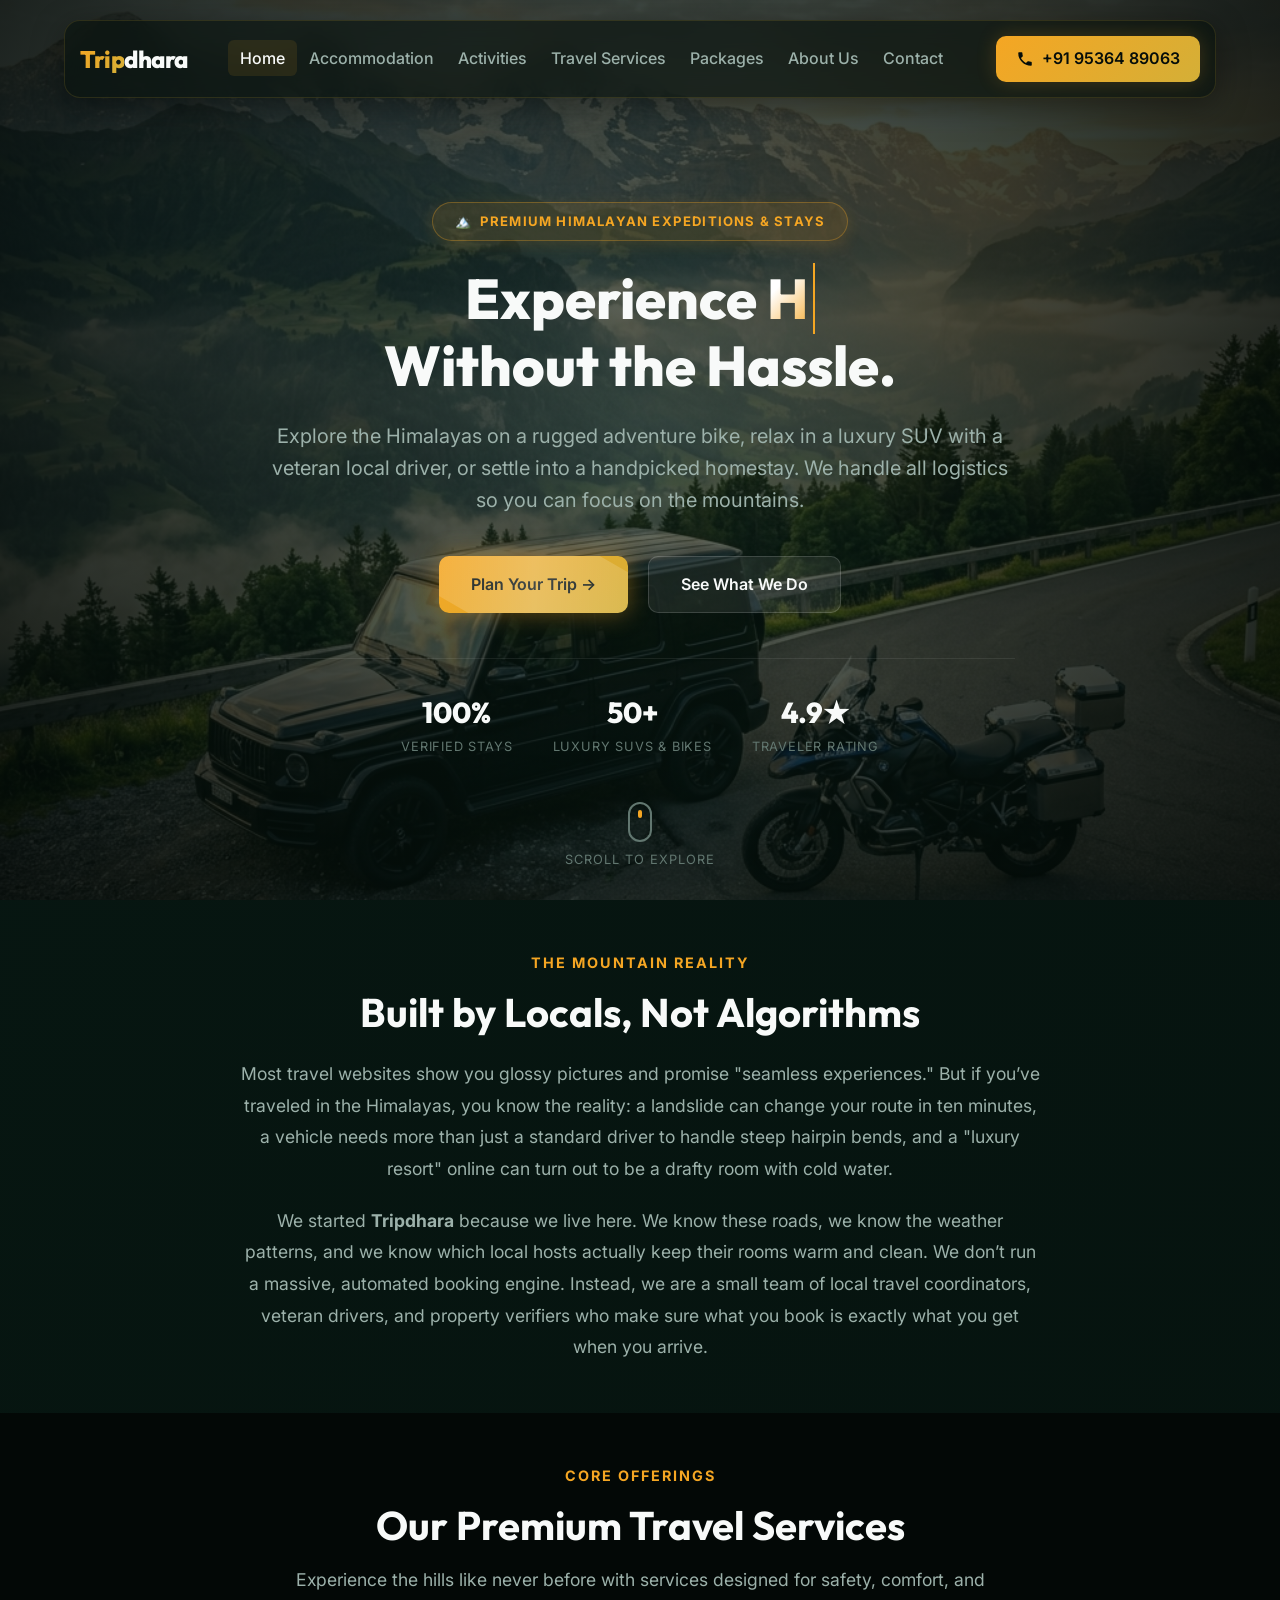
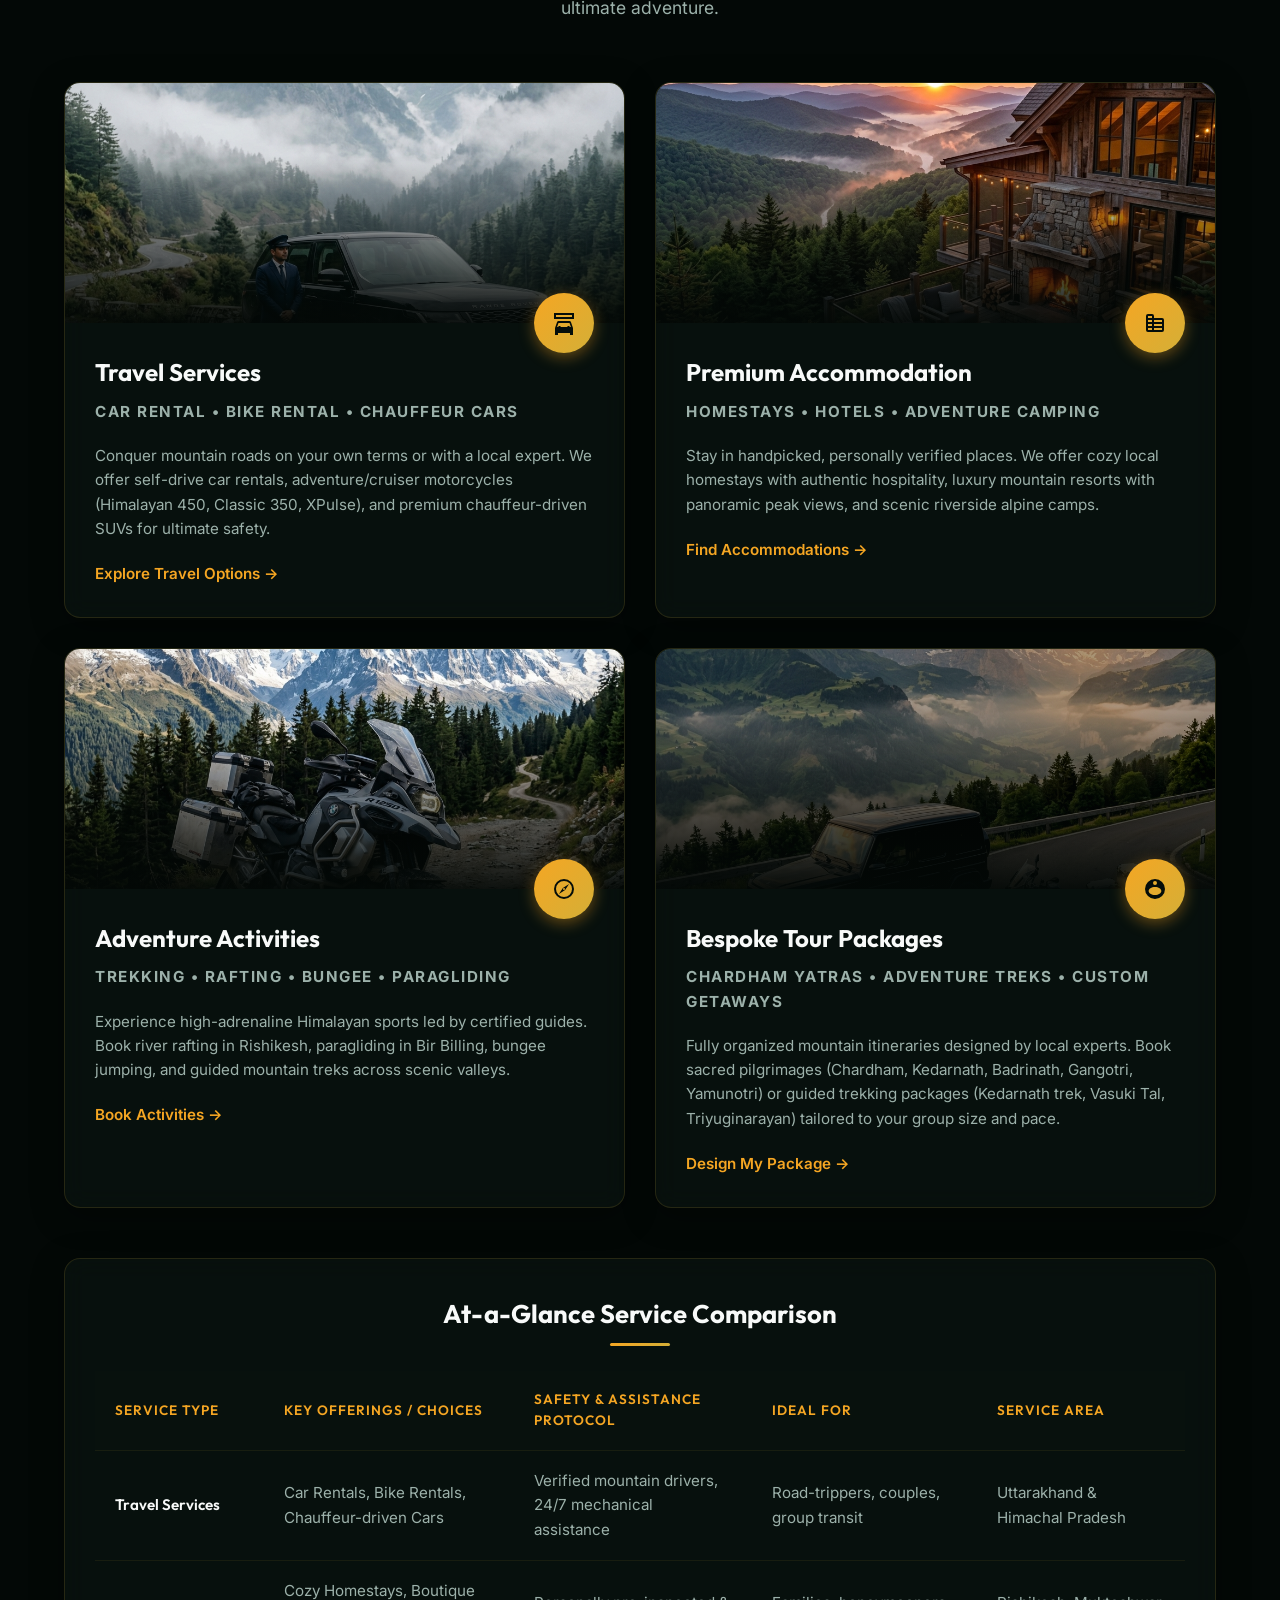
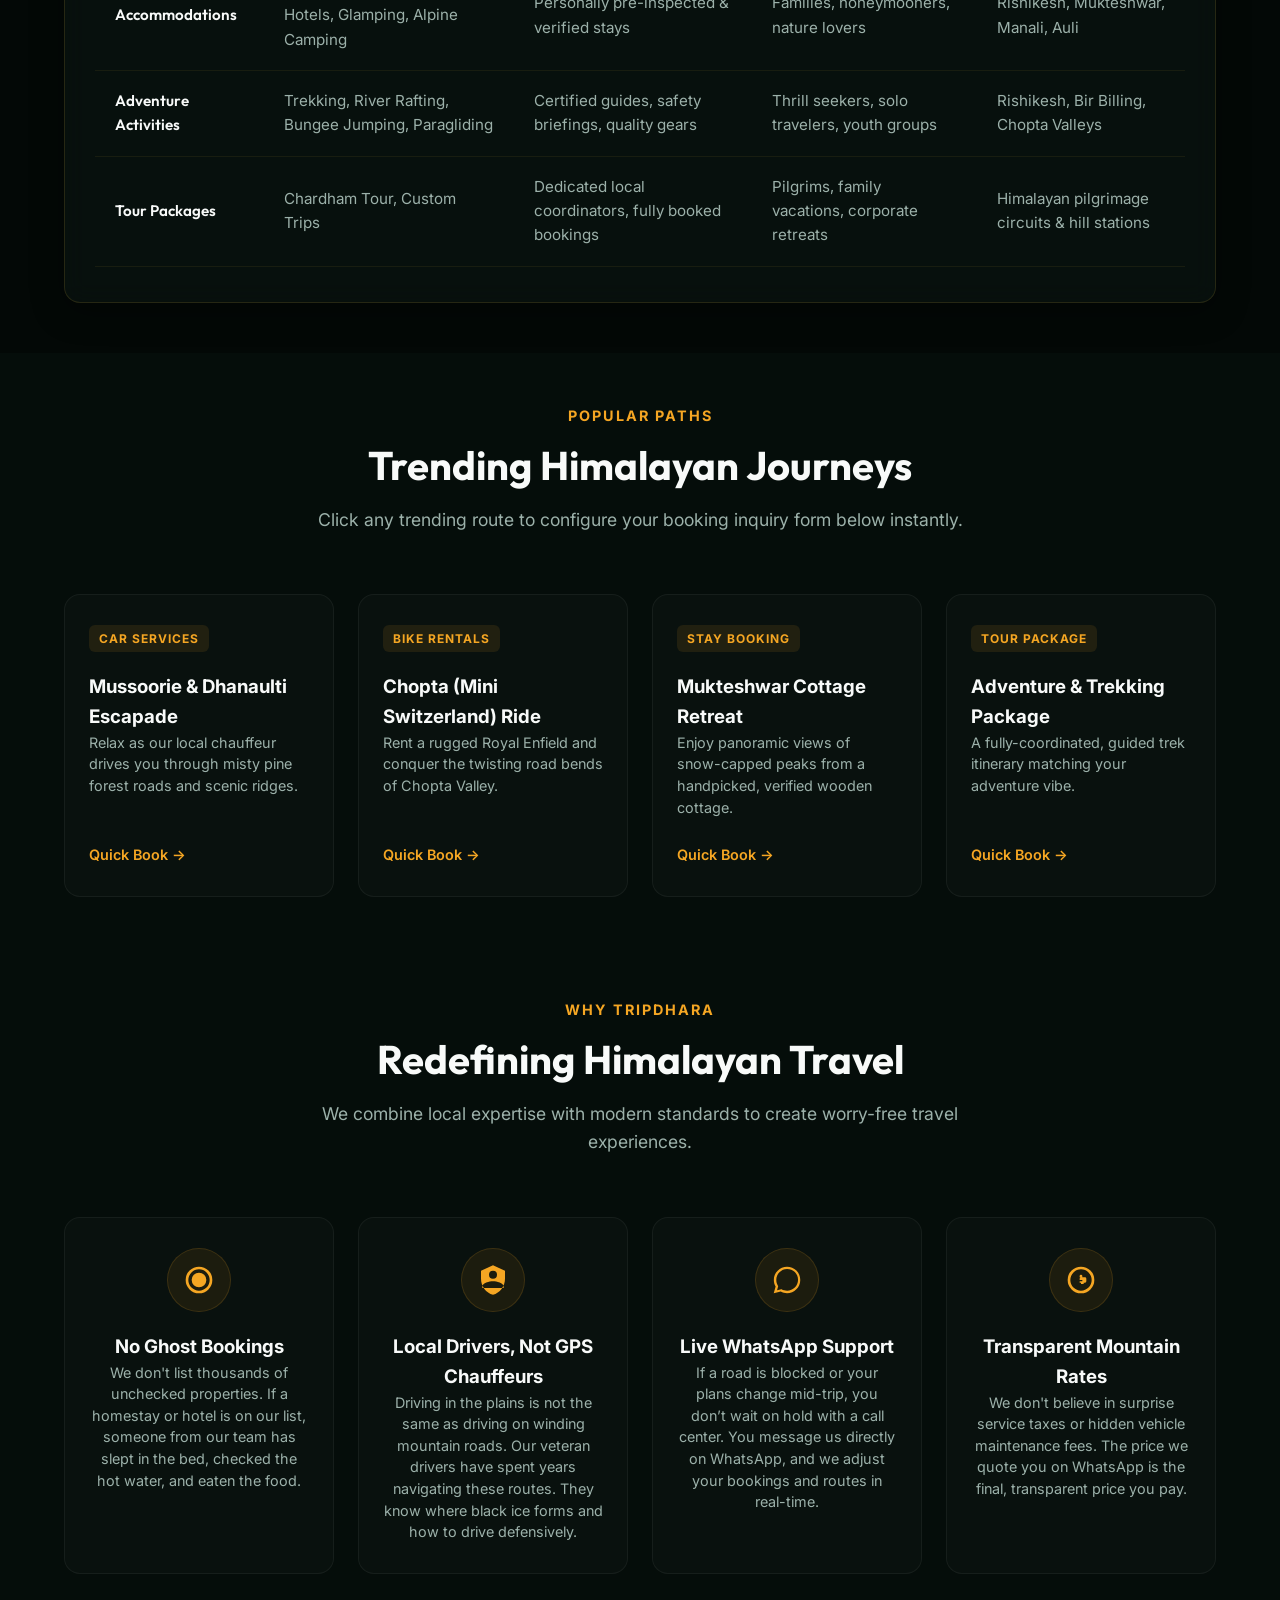
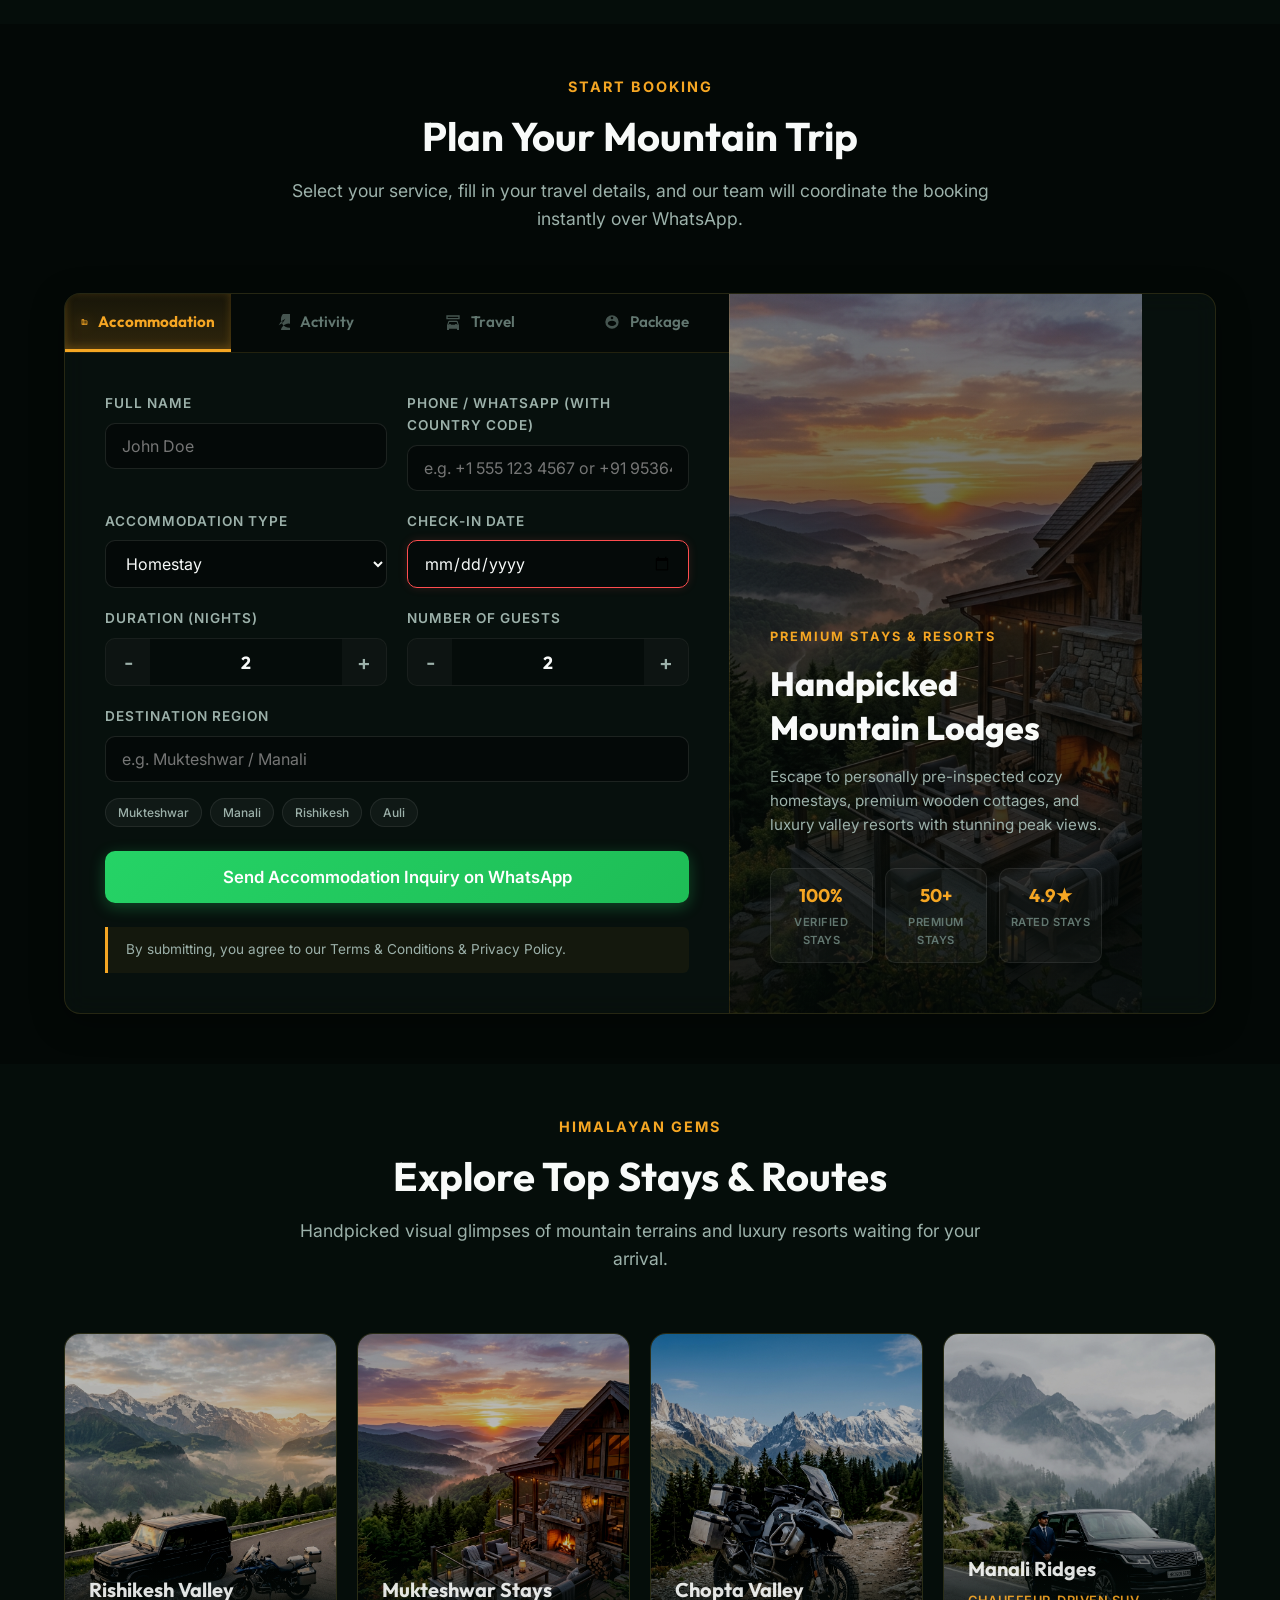
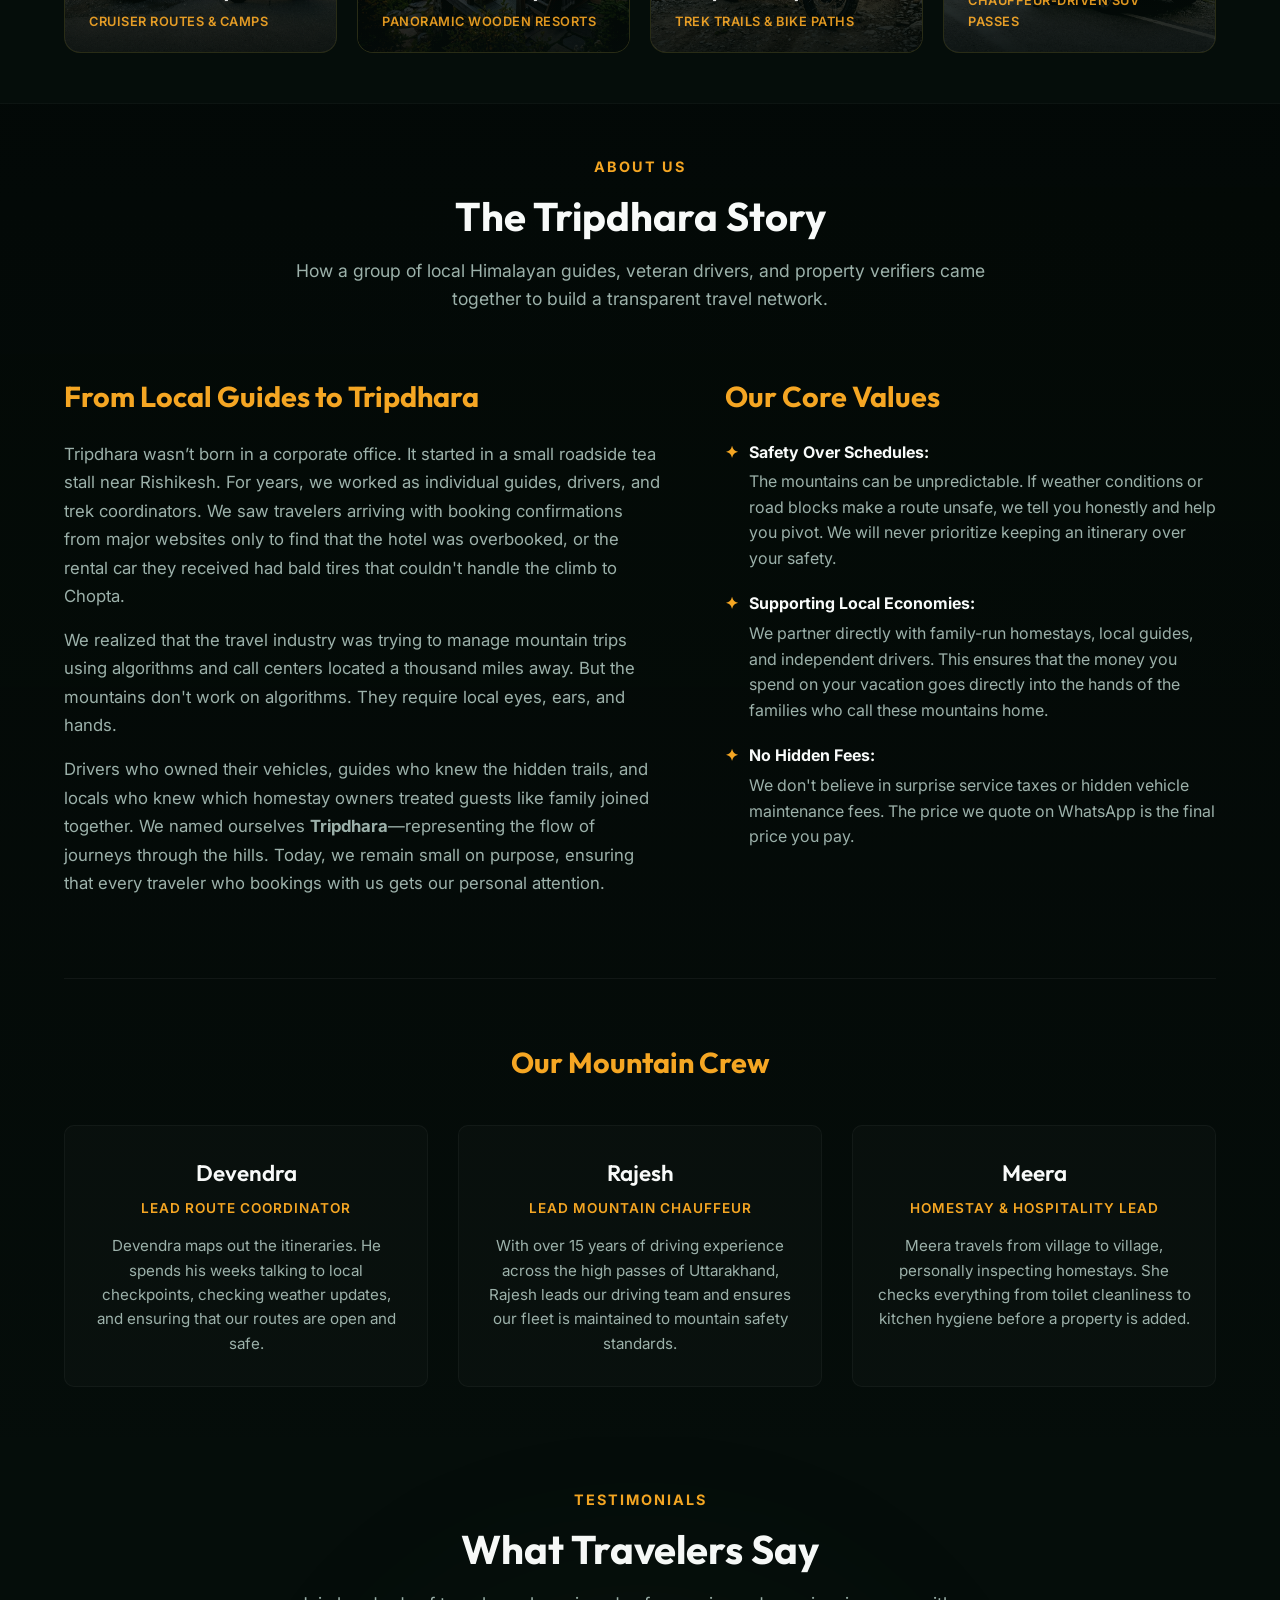
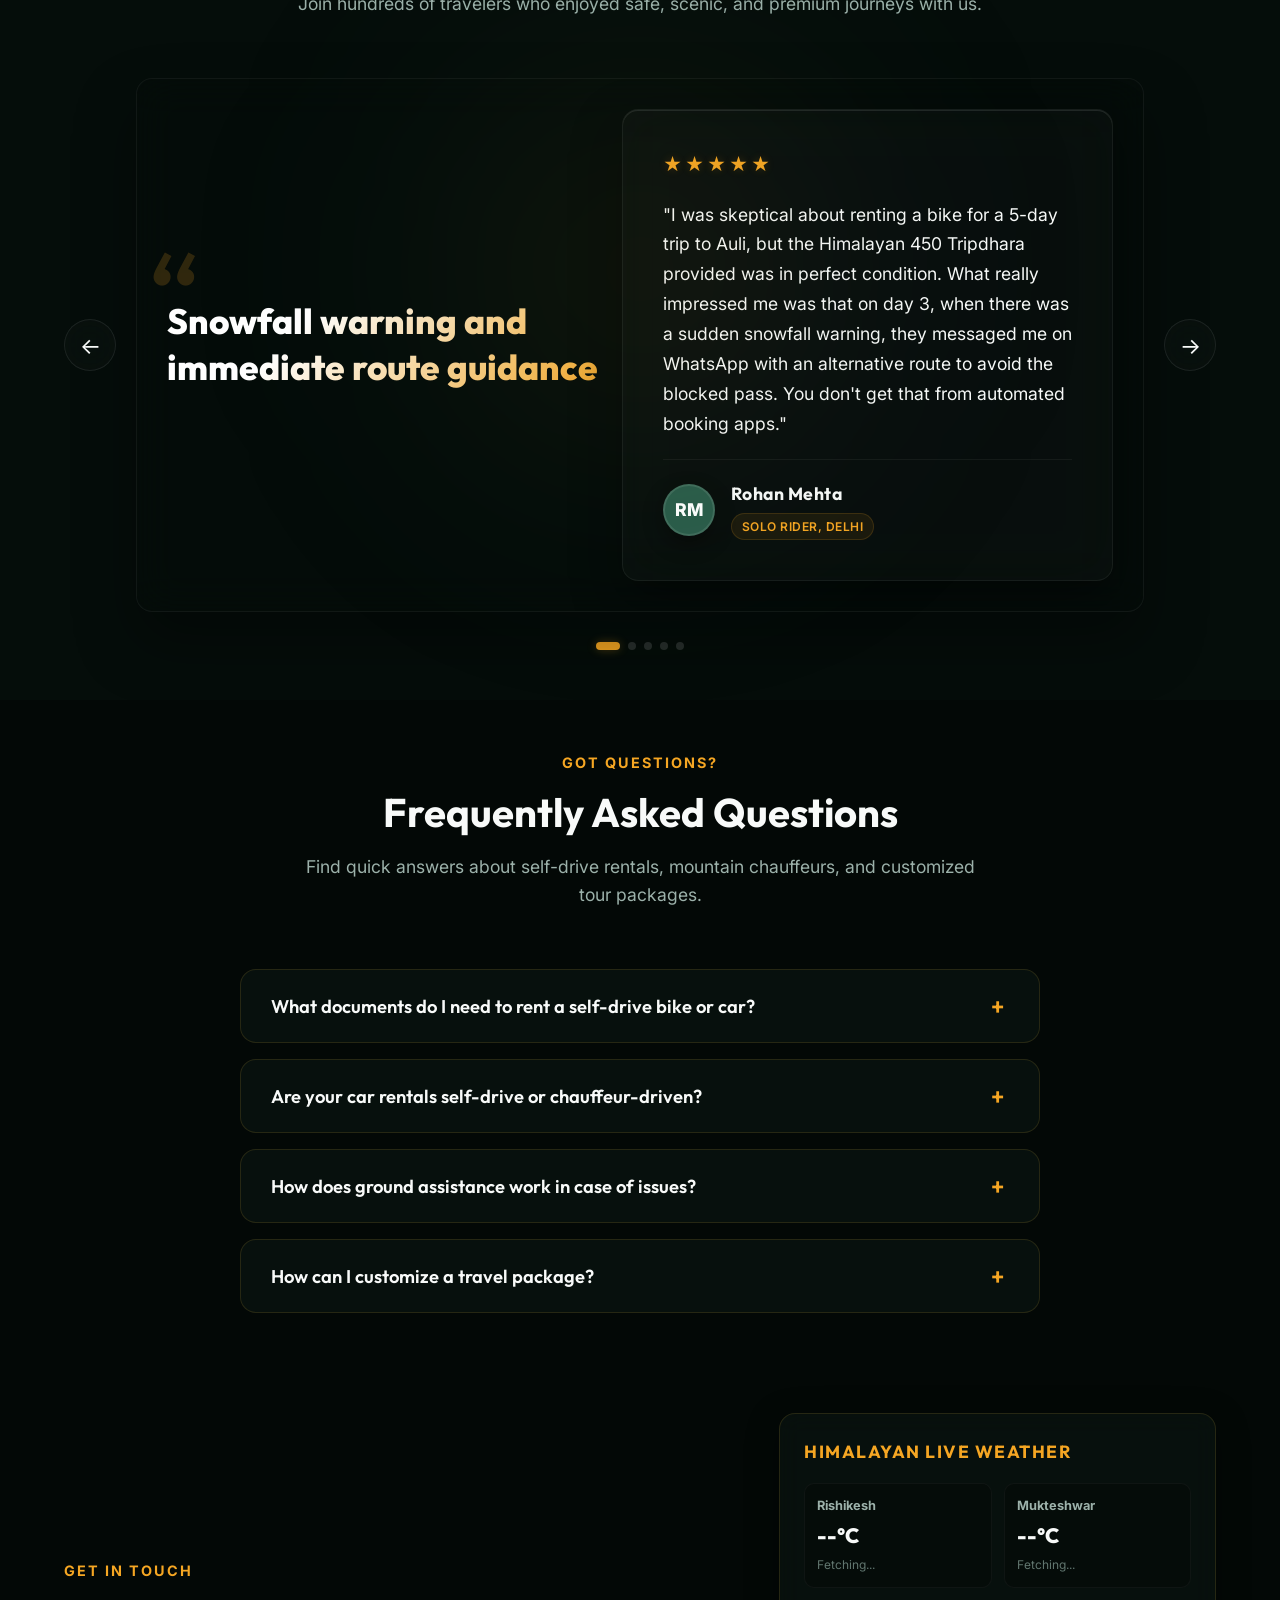
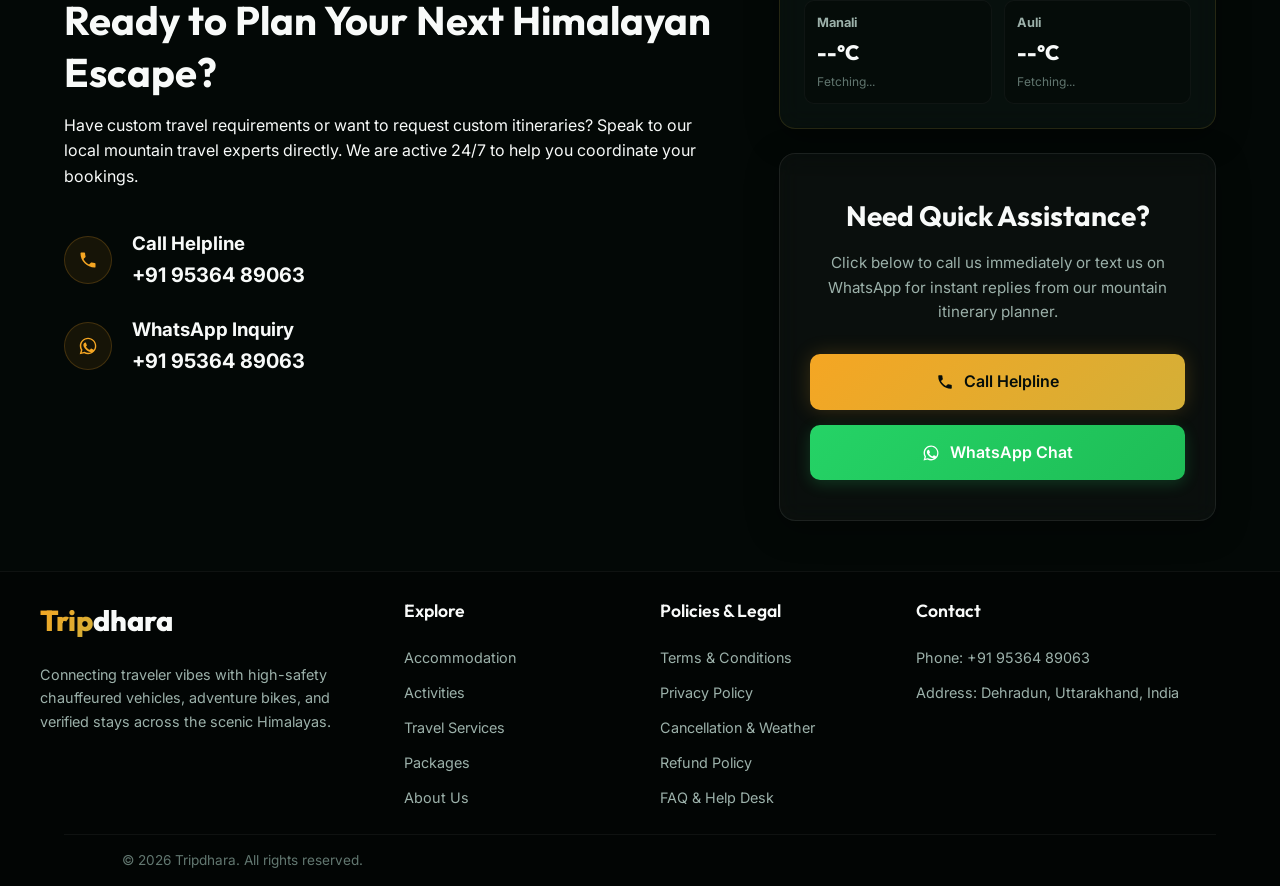
==== commit 93d855b8: "feat: add new service and legal pages, site assets, and update phone input placeholders to require c" ====
--- a/index.html
+++ b/index.html
@@ -929,9 +929,9 @@
                                                     placeholder="John Doe" />
                                             </div>
                                             <div class="input-group">
-                                                <label for="accommodation-phone">Mobile Number</label>
+                                                <label for="accommodation-phone">Phone / WhatsApp (with Country Code)</label>
                                                 <input type="tel" id="accommodation-phone" required
-                                                    placeholder="e.g. +91 98765 43210" />
+                                                    placeholder="e.g. +1 555 123 4567 or +91 95364 89063" />
                                             </div>
                                             <div class="input-group">
                                                 <label for="accommodation-type">Accommodation
@@ -1015,9 +1015,9 @@
                                                 <input type="text" id="activity-name" required placeholder="John Doe" />
                                             </div>
                                             <div class="input-group">
-                                                <label for="activity-phone">Mobile Number</label>
+                                                <label for="activity-phone">Phone / WhatsApp (with Country Code)</label>
                                                 <input type="tel" id="activity-phone" required
-                                                    placeholder="e.g. +91 98765 43210" />
+                                                    placeholder="e.g. +1 555 123 4567 or +91 95364 89063" />
                                             </div>
                                             <div class="input-group">
                                                 <label for="activity-type">Preferred
@@ -1107,9 +1107,9 @@
                                                 <input type="text" id="travel-name" required placeholder="John Doe" />
                                             </div>
                                             <div class="input-group">
-                                                <label for="travel-phone">Mobile Number</label>
+                                                <label for="travel-phone">Phone / WhatsApp (with Country Code)</label>
                                                 <input type="tel" id="travel-phone" required
-                                                    placeholder="e.g. +91 98765 43210" />
+                                                    placeholder="e.g. +1 555 123 4567 or +91 95364 89063" />
                                             </div>
                                             <div class="input-group">
                                                 <label for="travel-type">Preferred Travel
@@ -1194,9 +1194,9 @@
                                                 <input type="text" id="package-name" required placeholder="John Doe" />
                                             </div>
                                             <div class="input-group">
-                                                <label for="package-phone">Mobile Number</label>
+                                                <label for="package-phone">Phone / WhatsApp (with Country Code)</label>
                                                 <input type="tel" id="package-phone" required
-                                                    placeholder="e.g. +91 98765 43210" />
+                                                    placeholder="e.g. +1 555 123 4567 or +91 95364 89063" />
                                             </div>
                                             <div class="input-group">
                                                 <label for="package-type">Package Type</label>
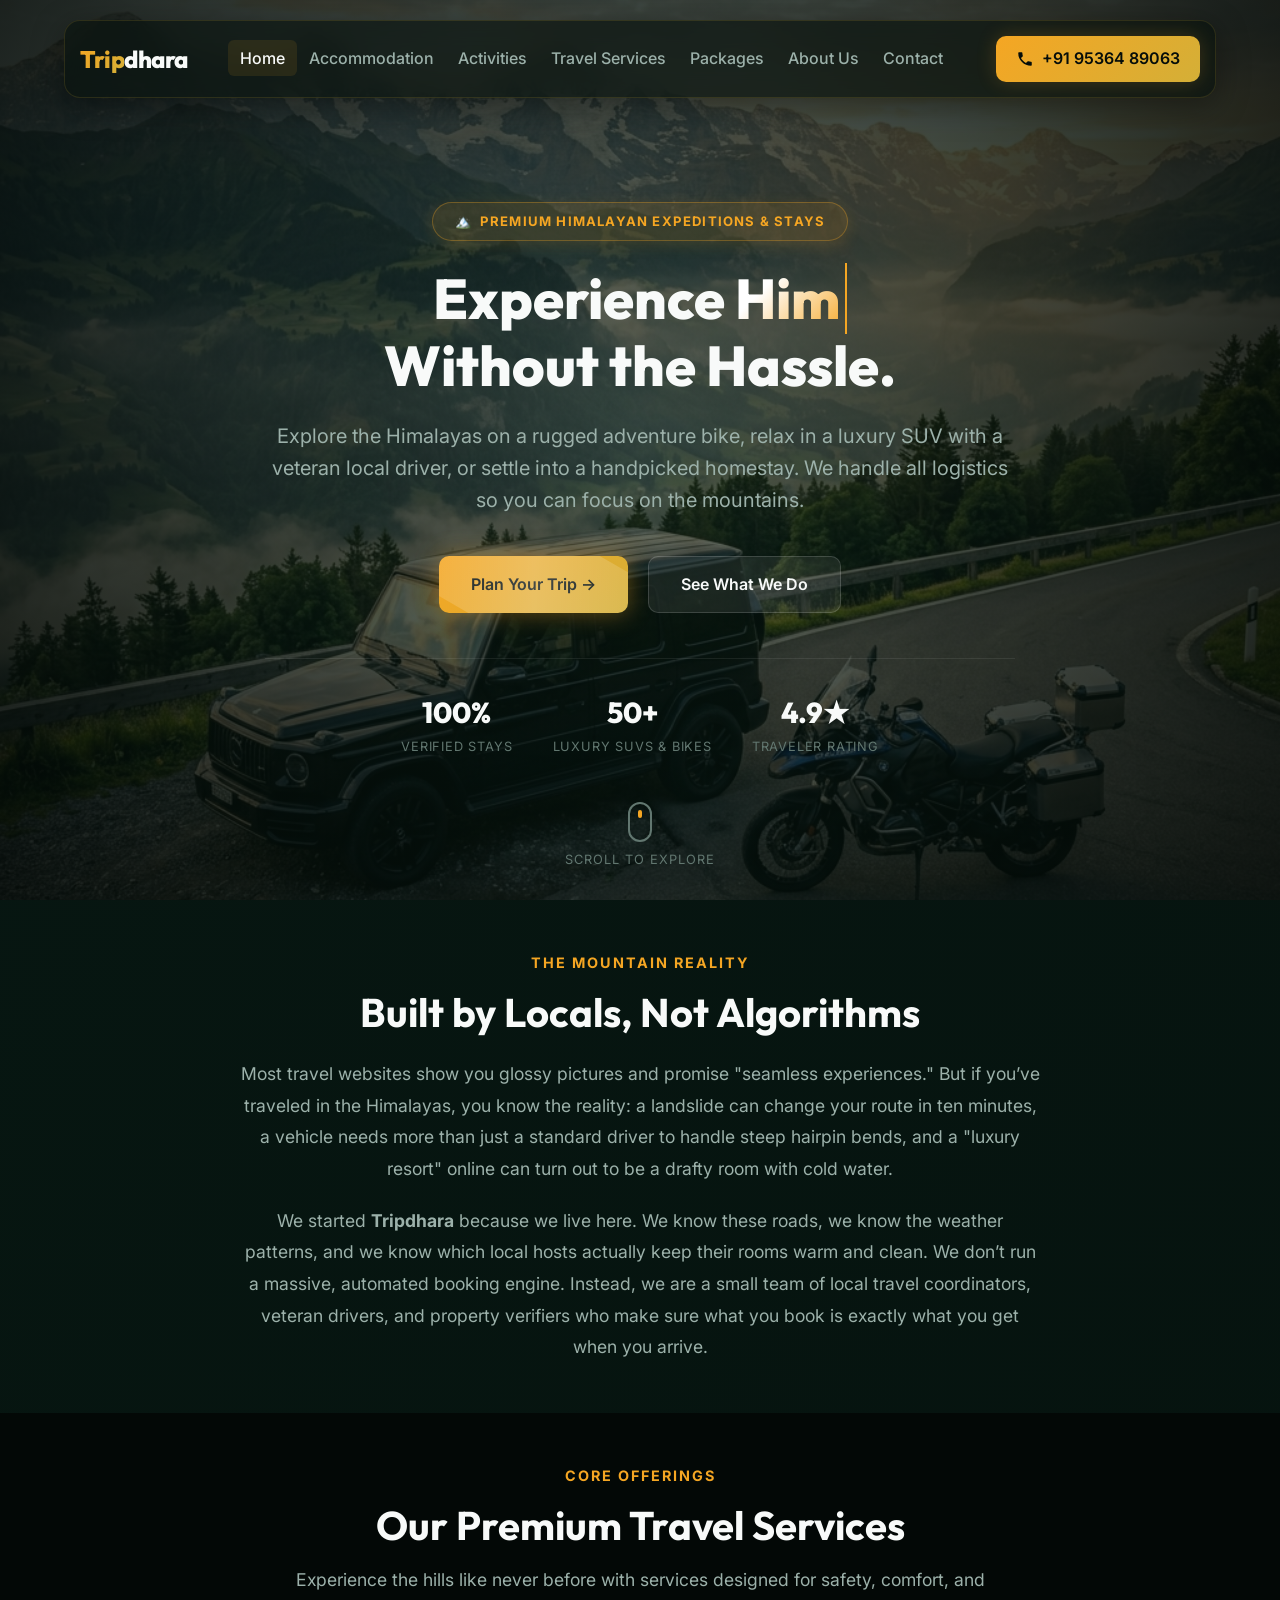
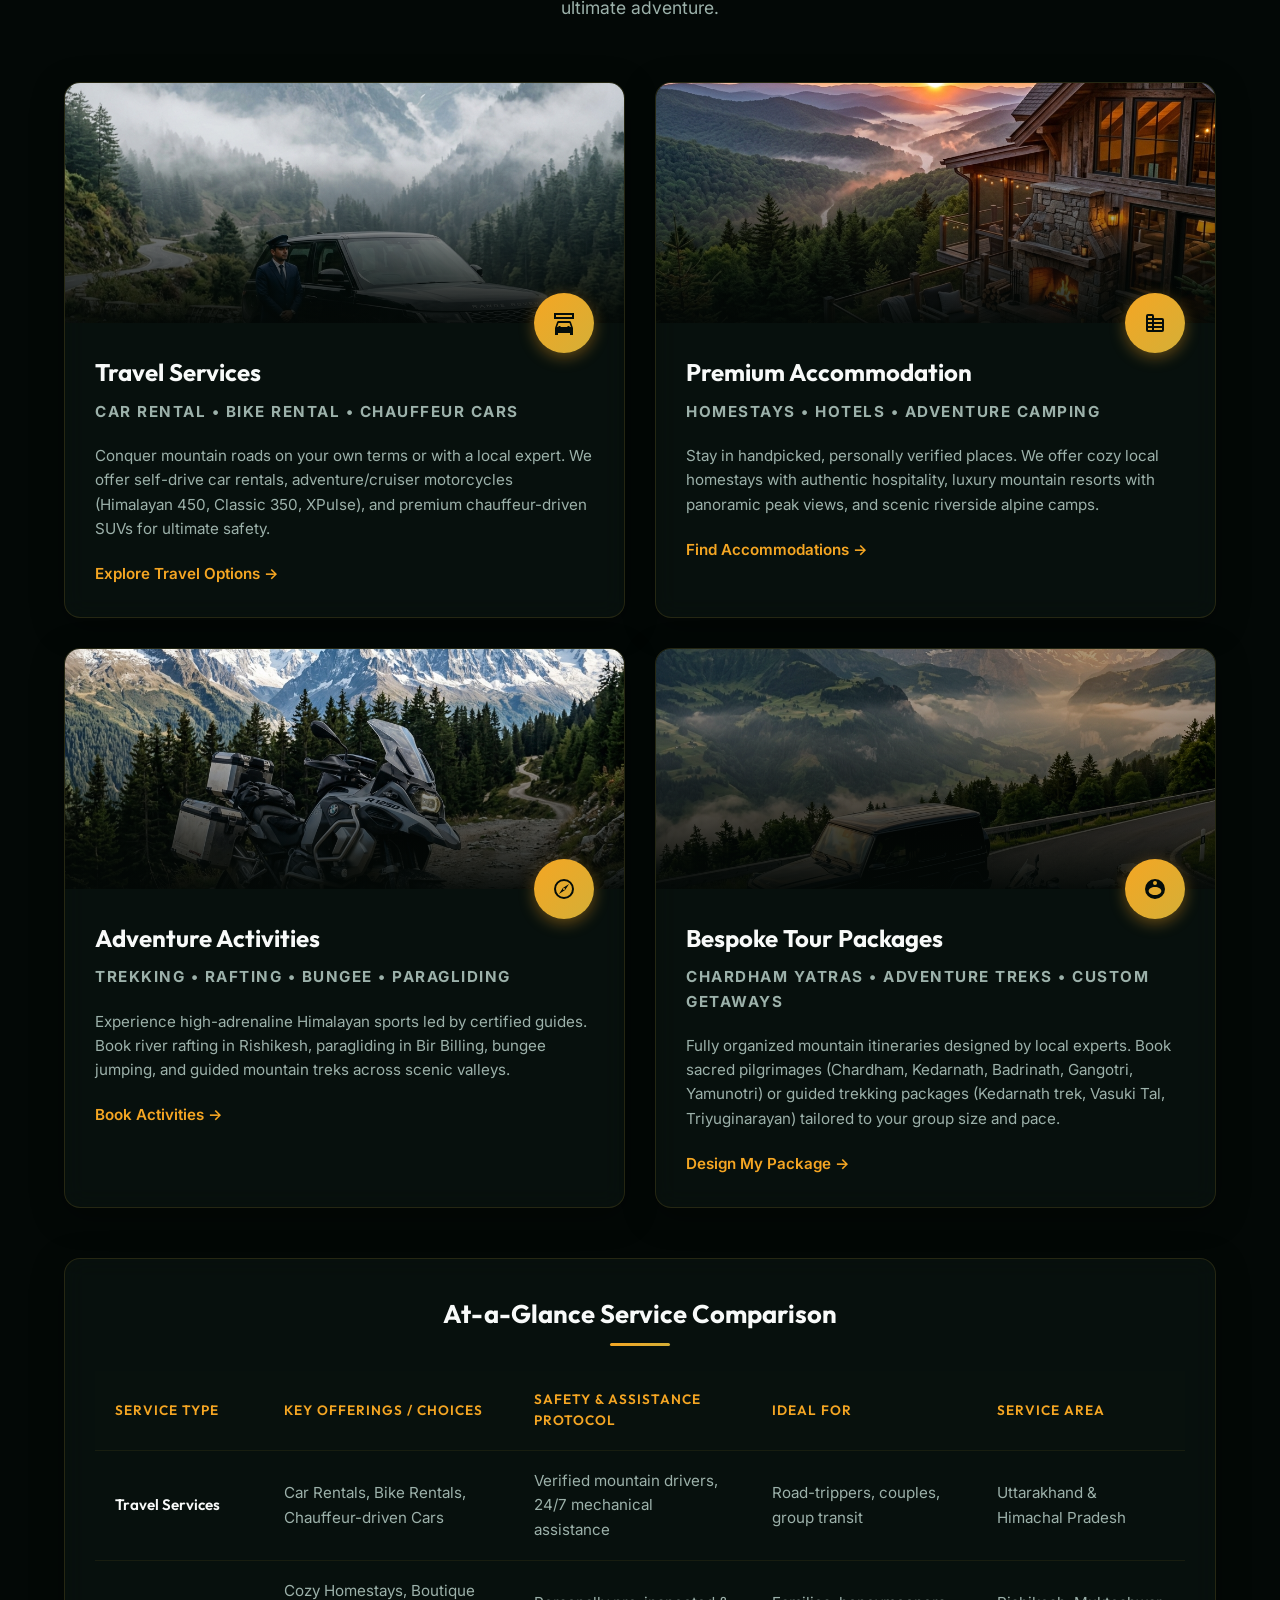
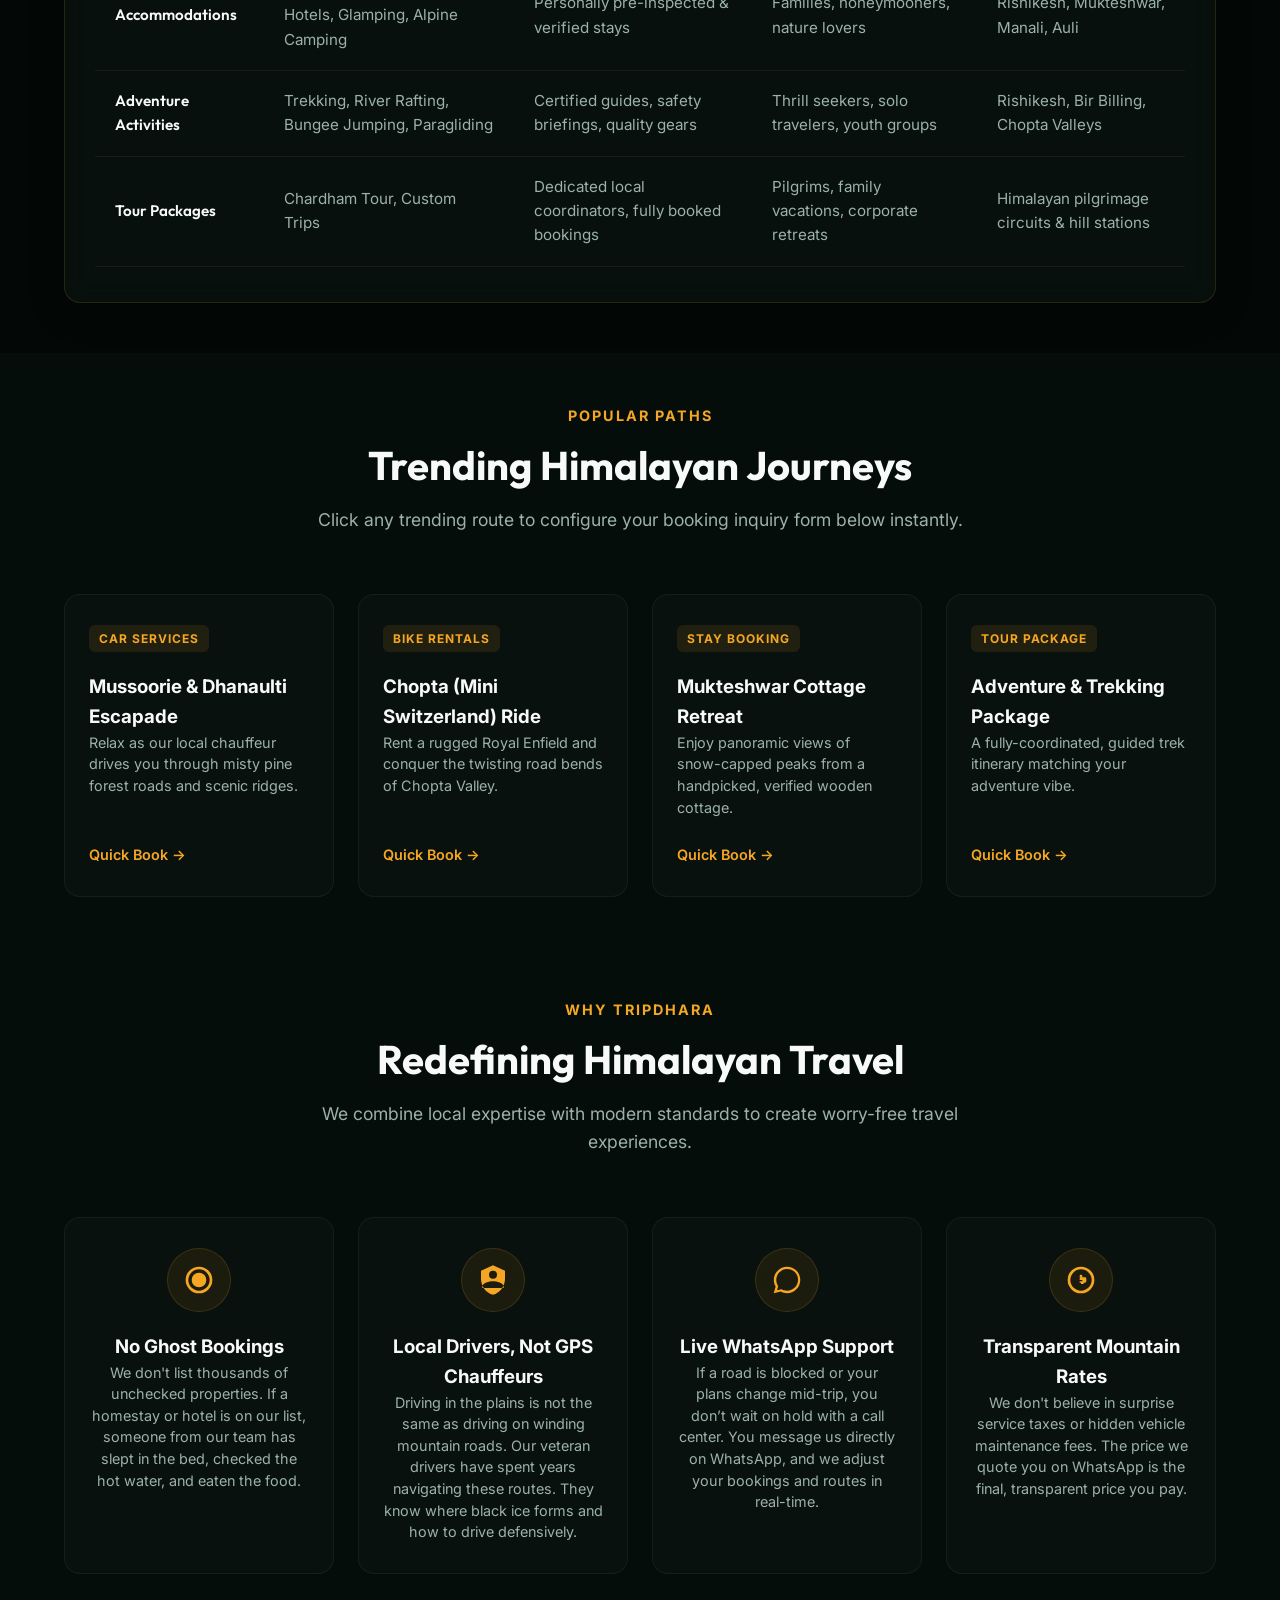
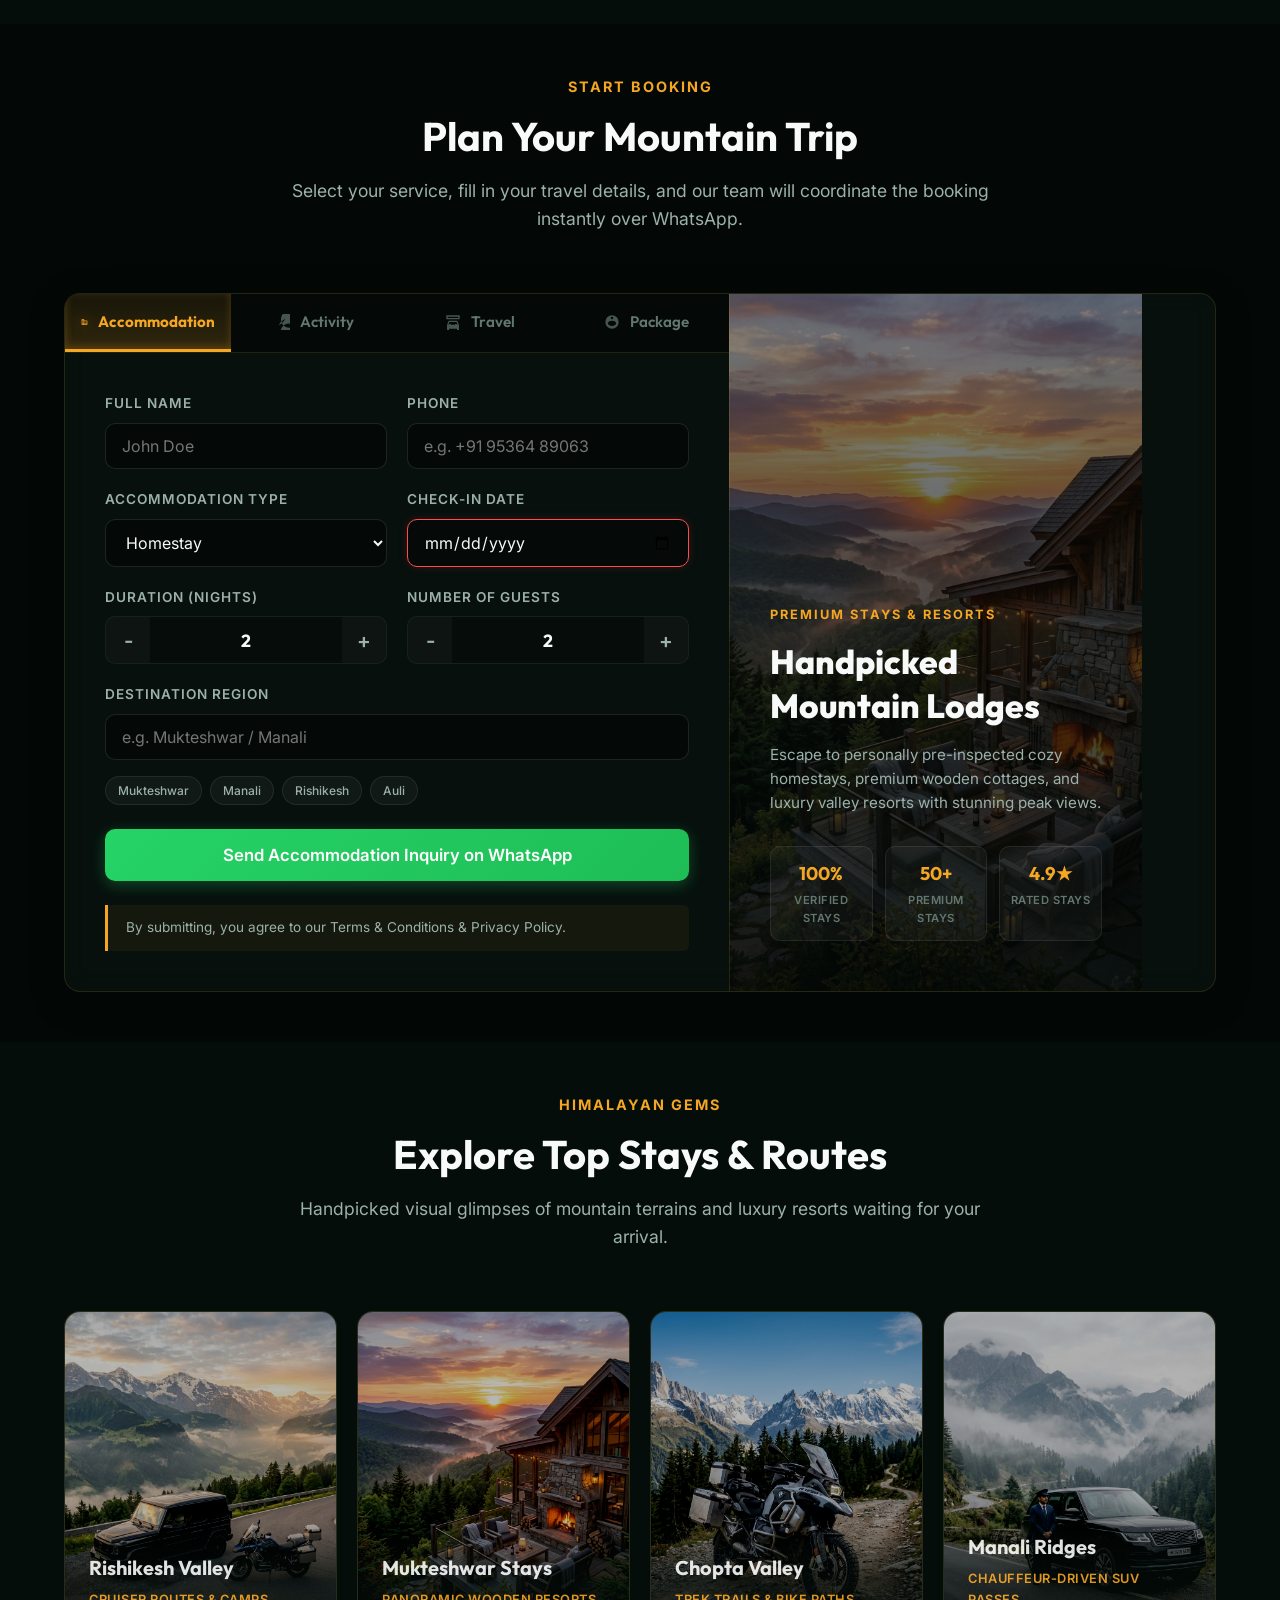
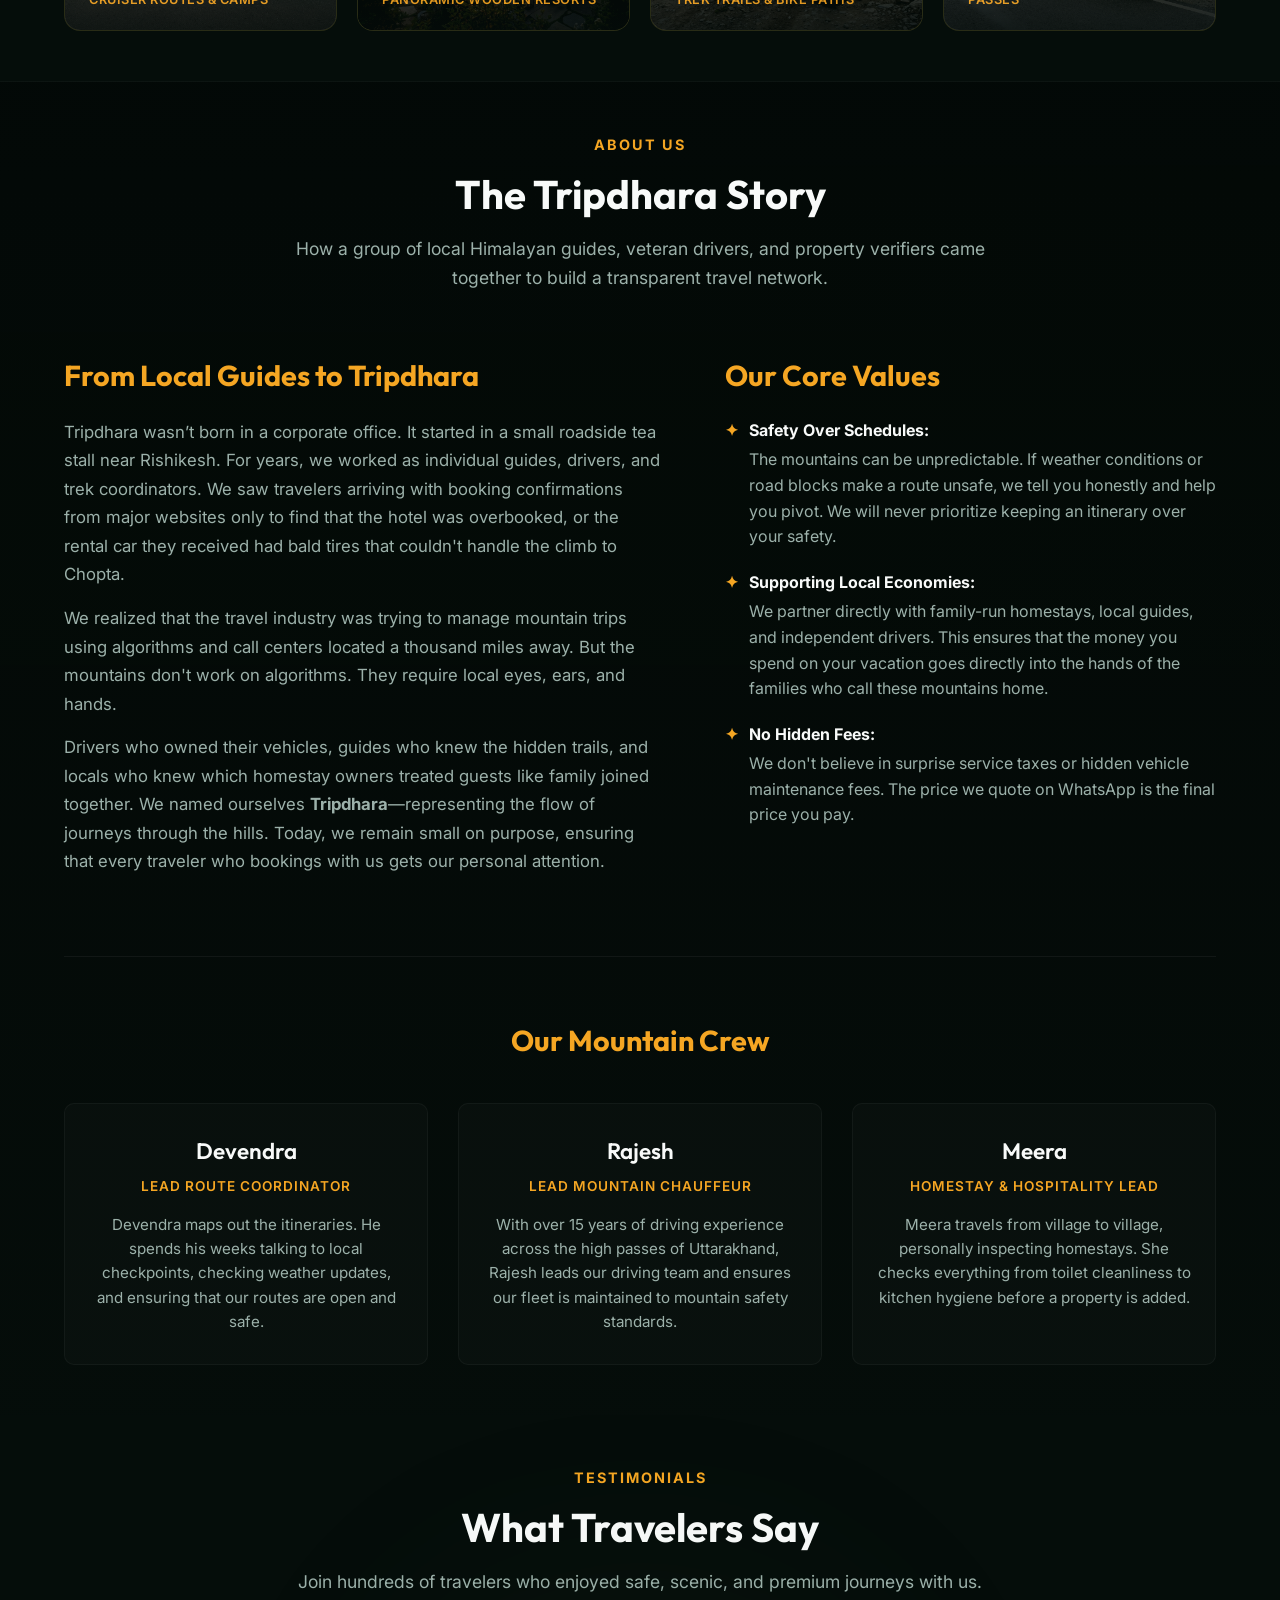
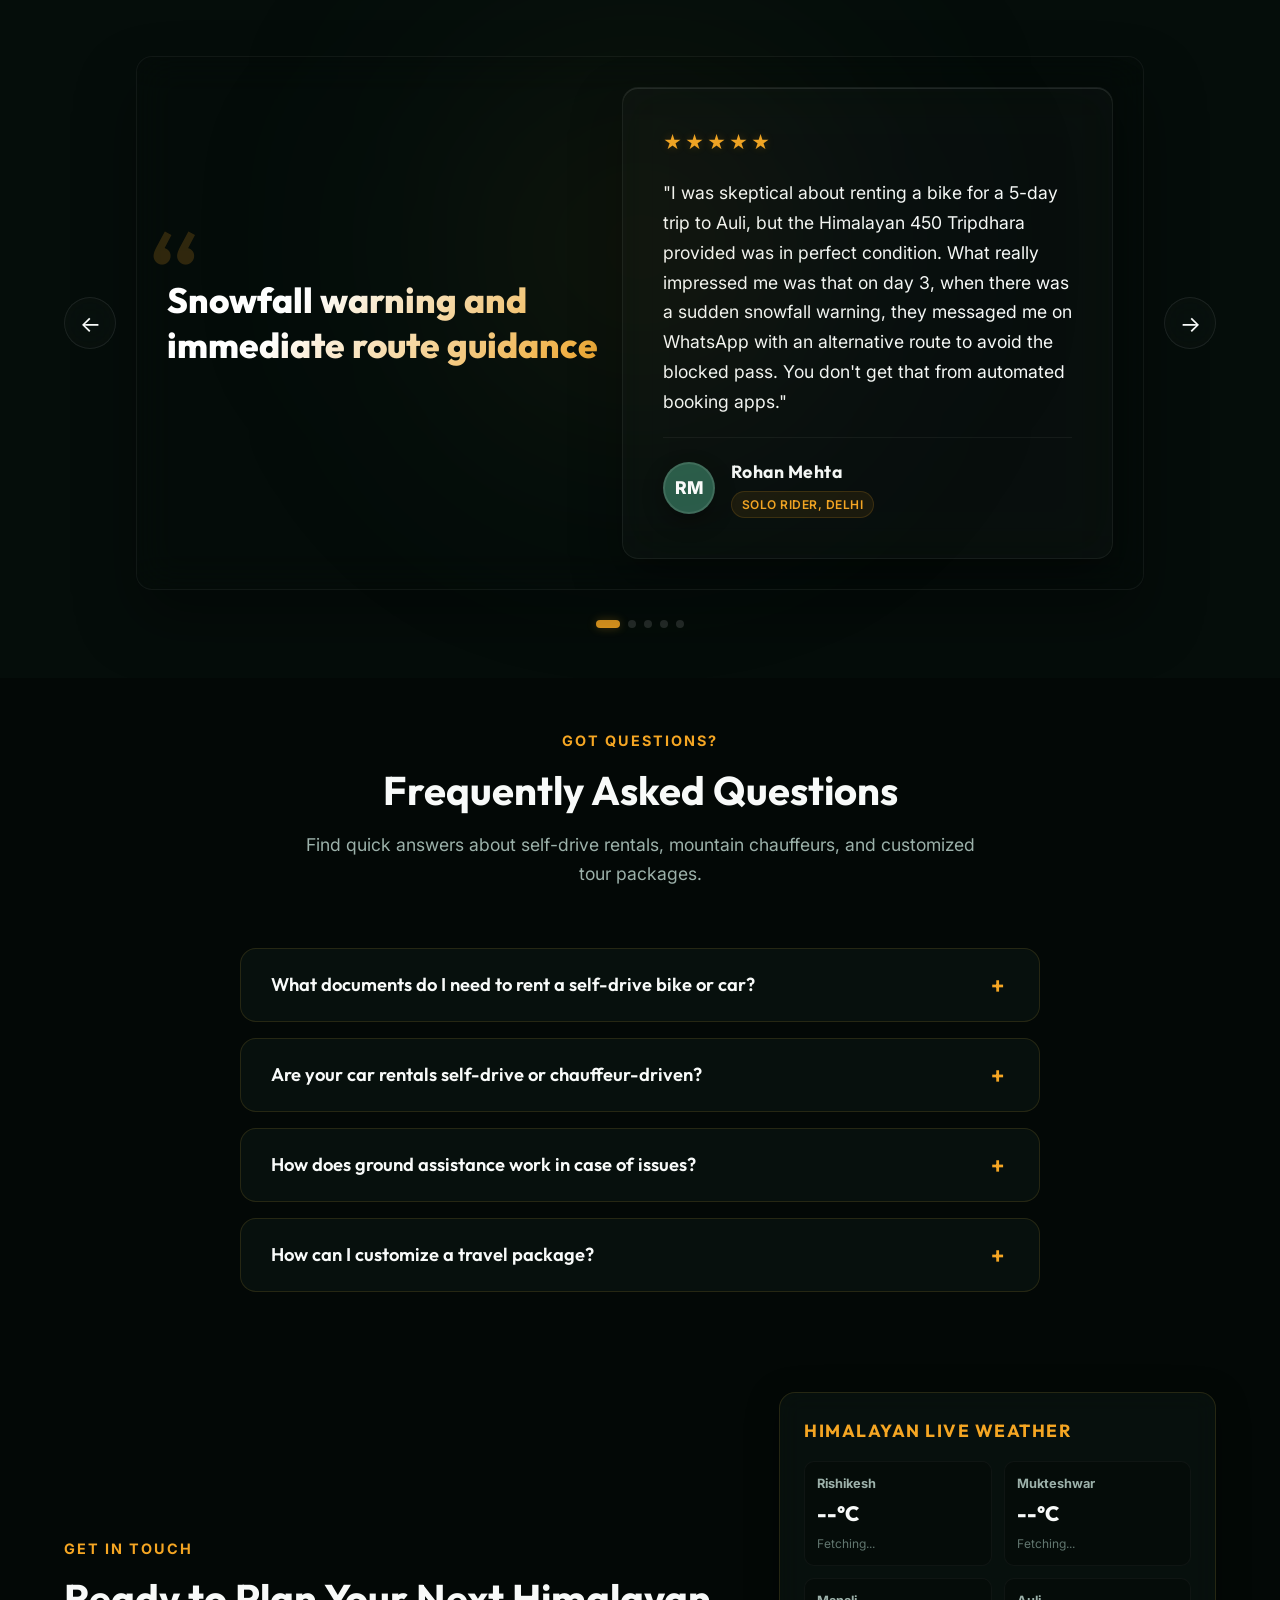
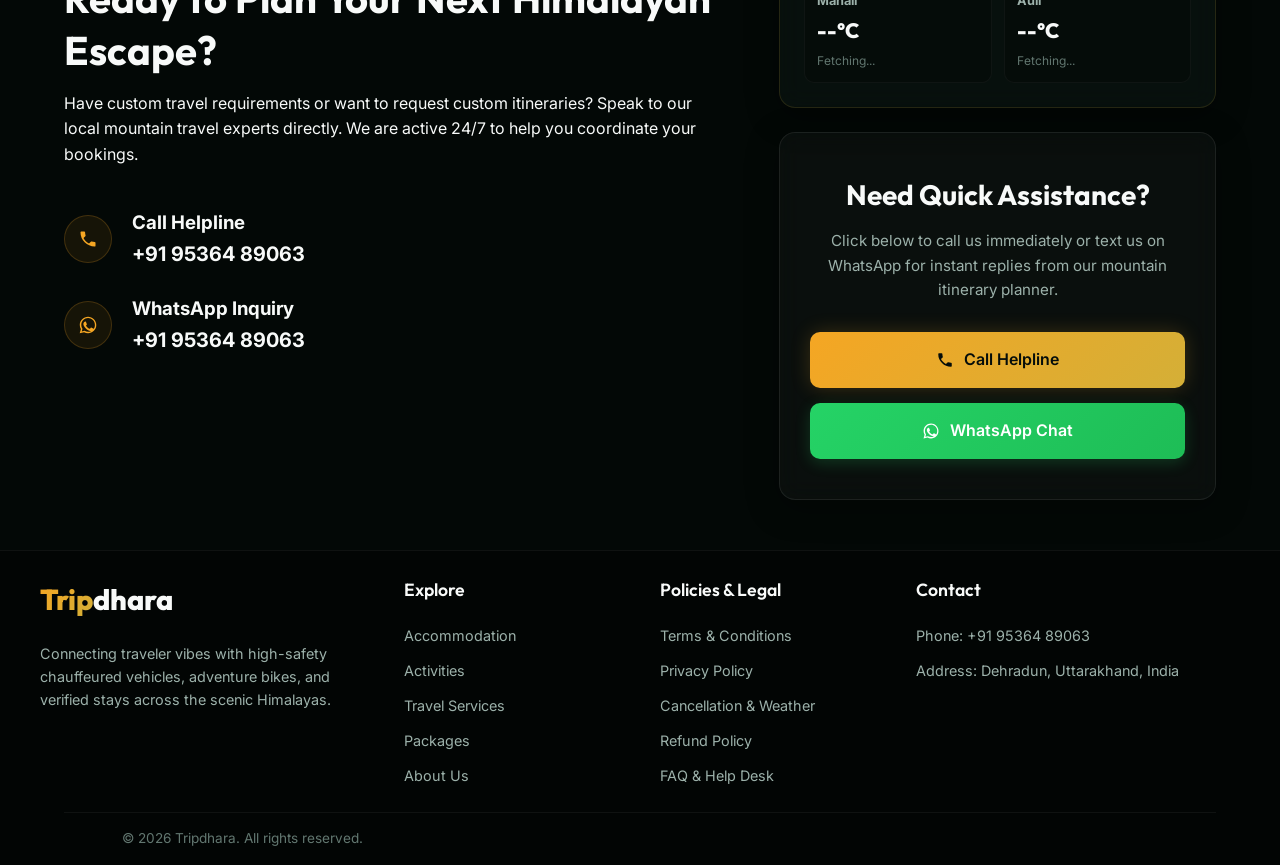
==== commit a60b4185: "refactor: shorten accommodation phone label and placeholder text" ====
--- a/index.html
+++ b/index.html
@@ -929,9 +929,9 @@
                                                     placeholder="John Doe" />
                                             </div>
                                             <div class="input-group">
-                                                <label for="accommodation-phone">Phone / WhatsApp (with Country Code)</label>
+                                                <label for="accommodation-phone">Phone</label>
                                                 <input type="tel" id="accommodation-phone" required
-                                                    placeholder="e.g. +1 555 123 4567 or +91 95364 89063" />
+                                                    placeholder="e.g. +91 95364 89063" />
                                             </div>
                                             <div class="input-group">
                                                 <label for="accommodation-type">Accommodation
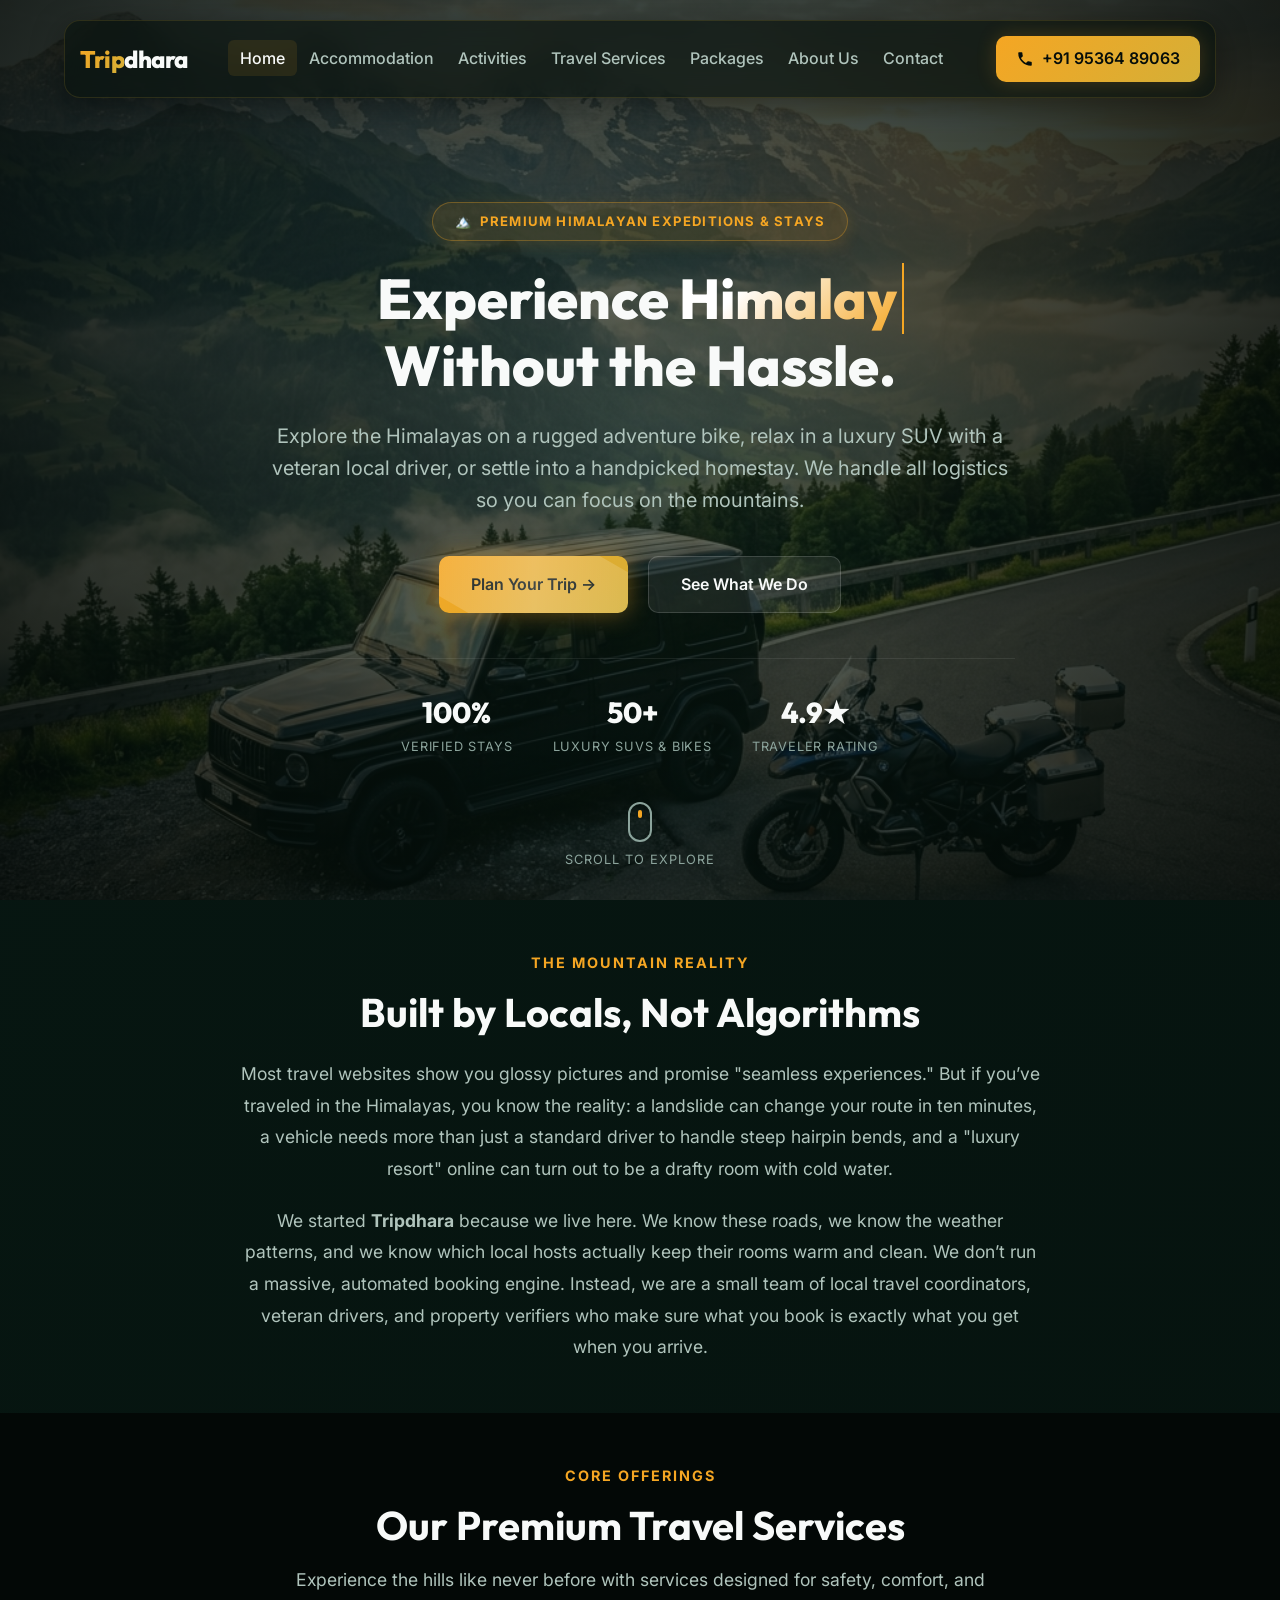
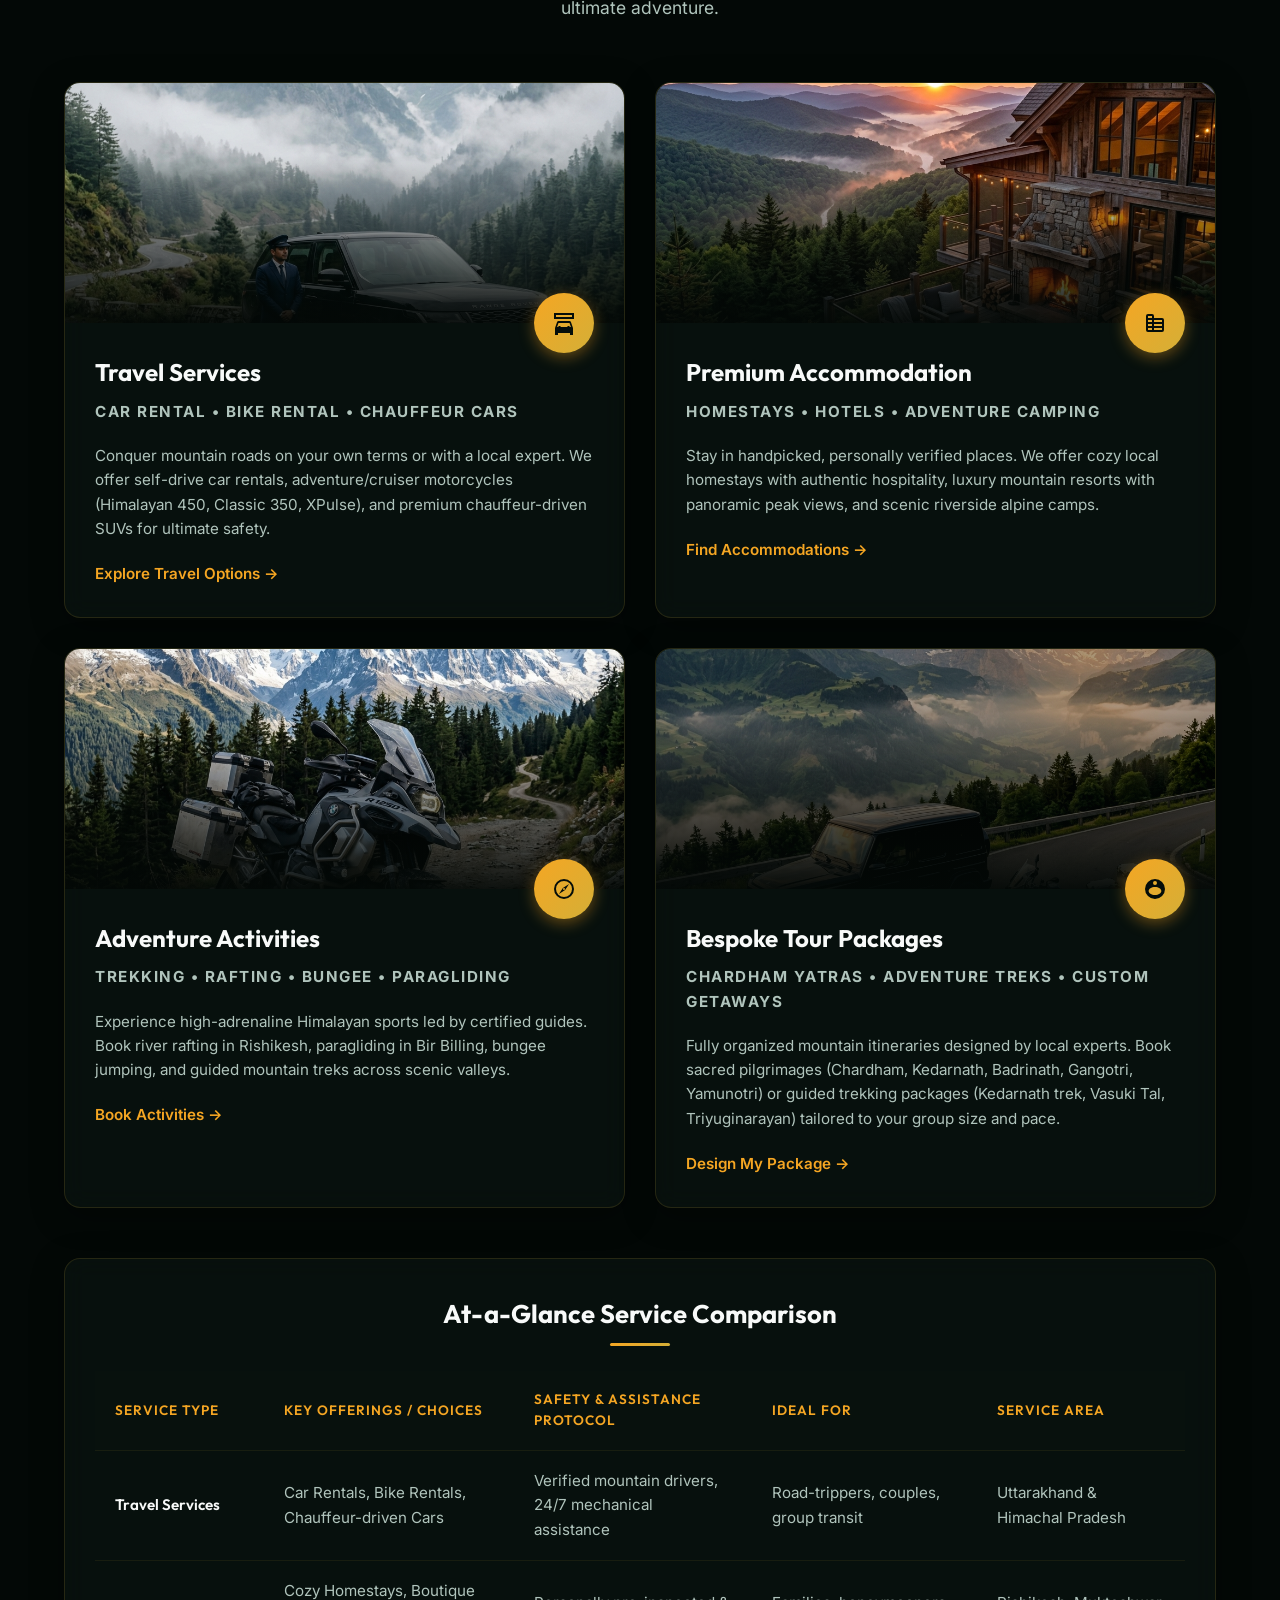
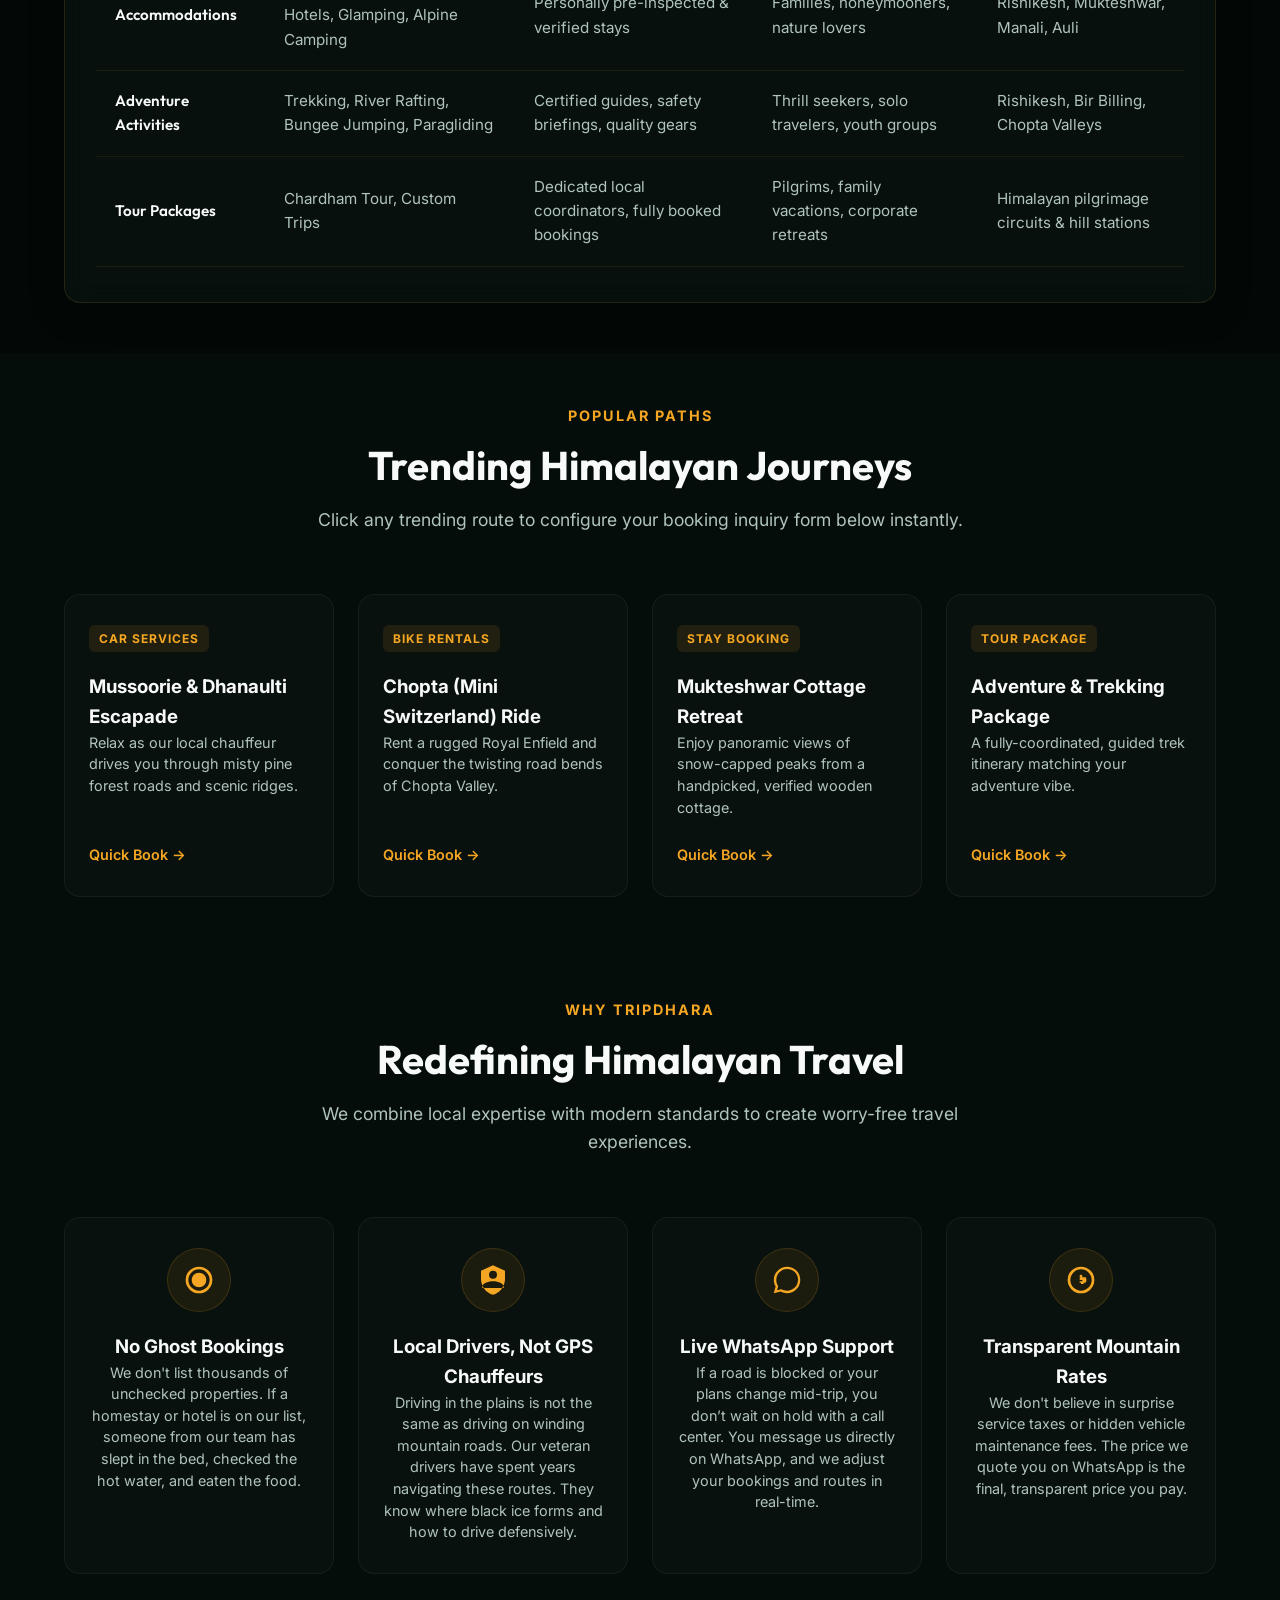
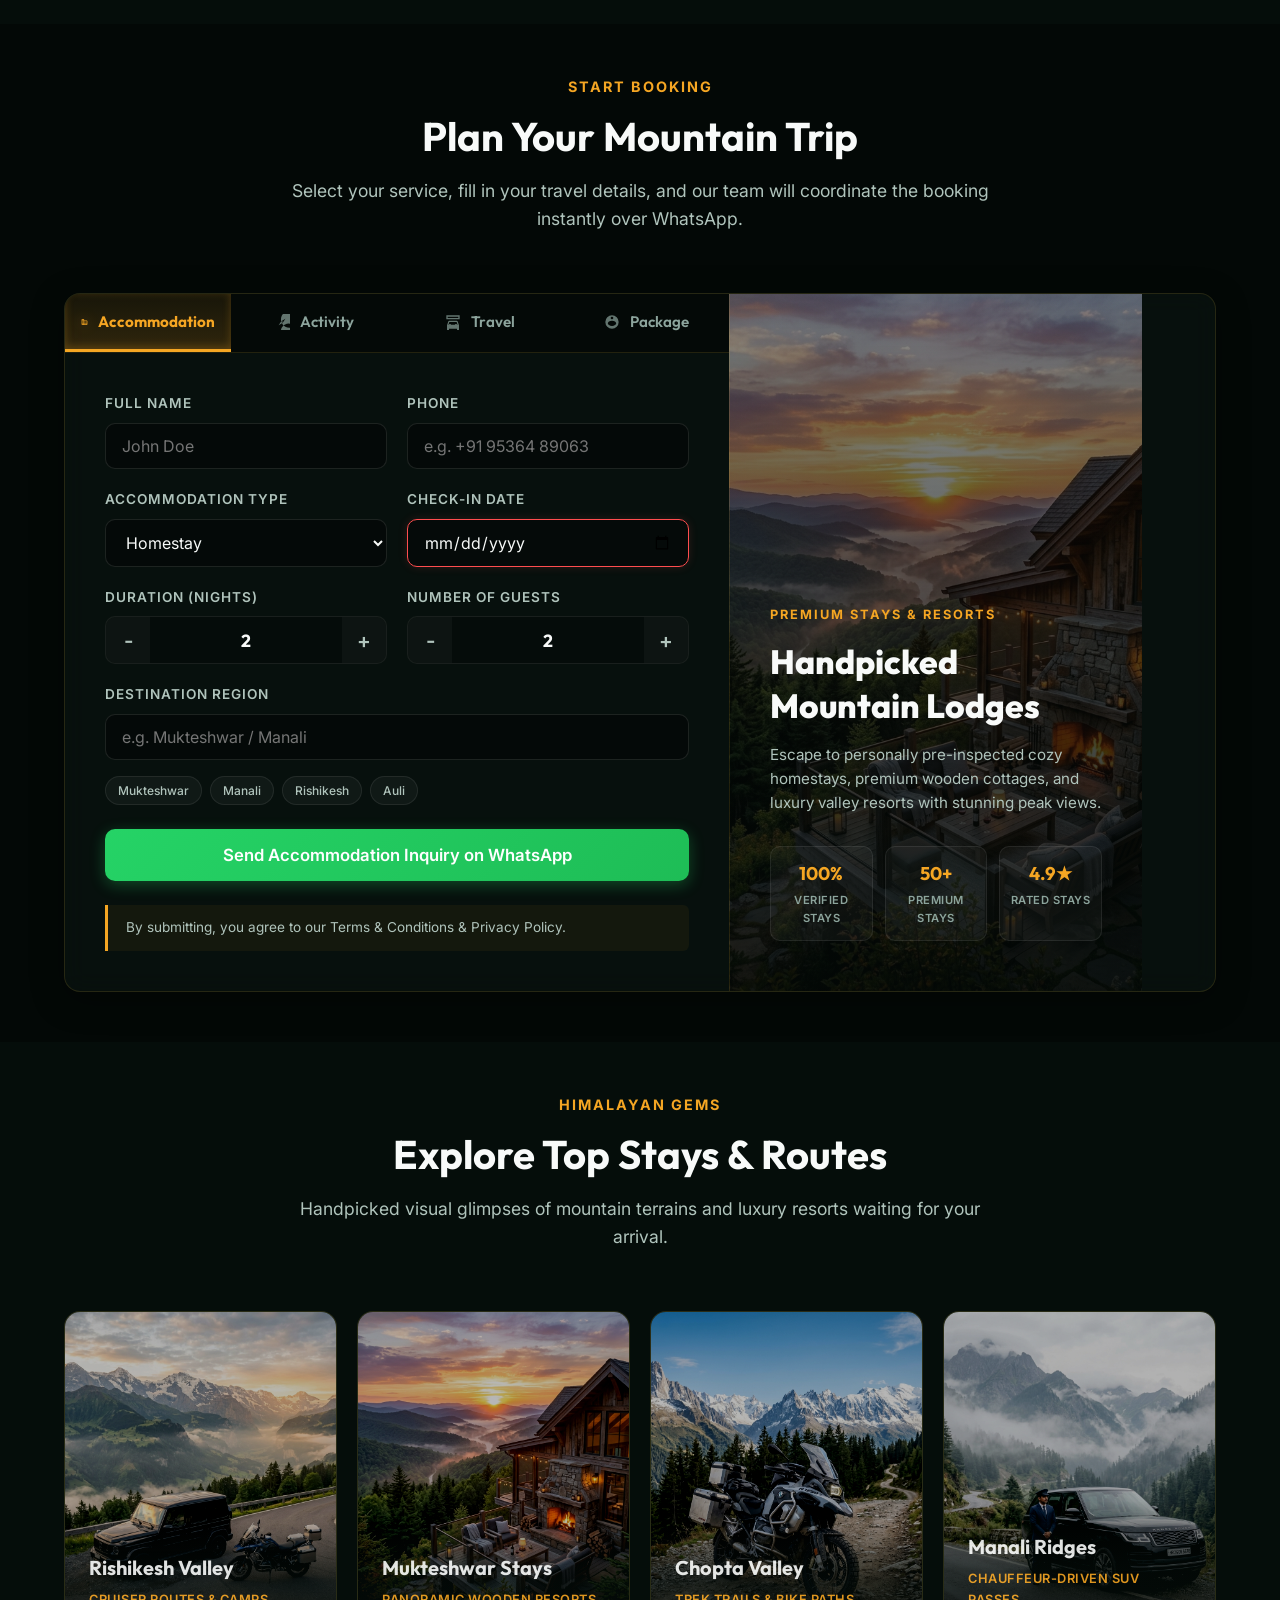
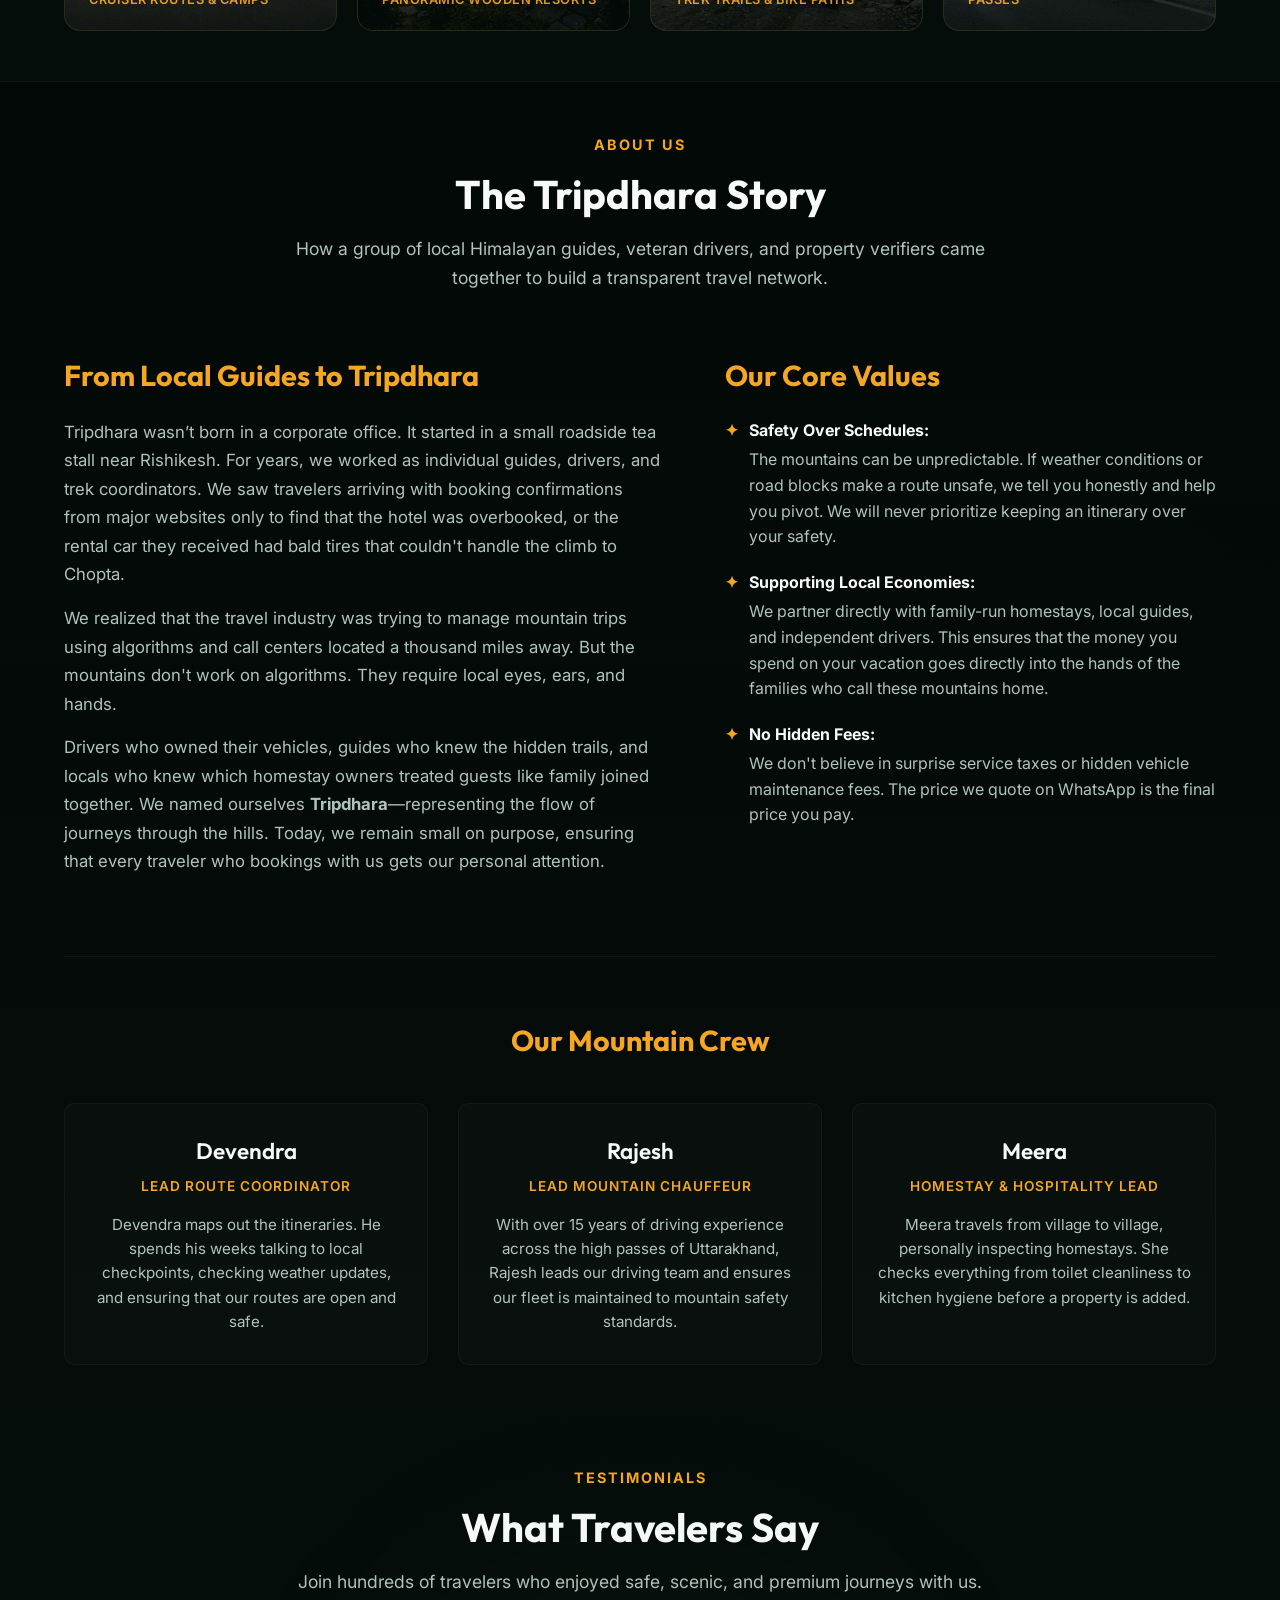
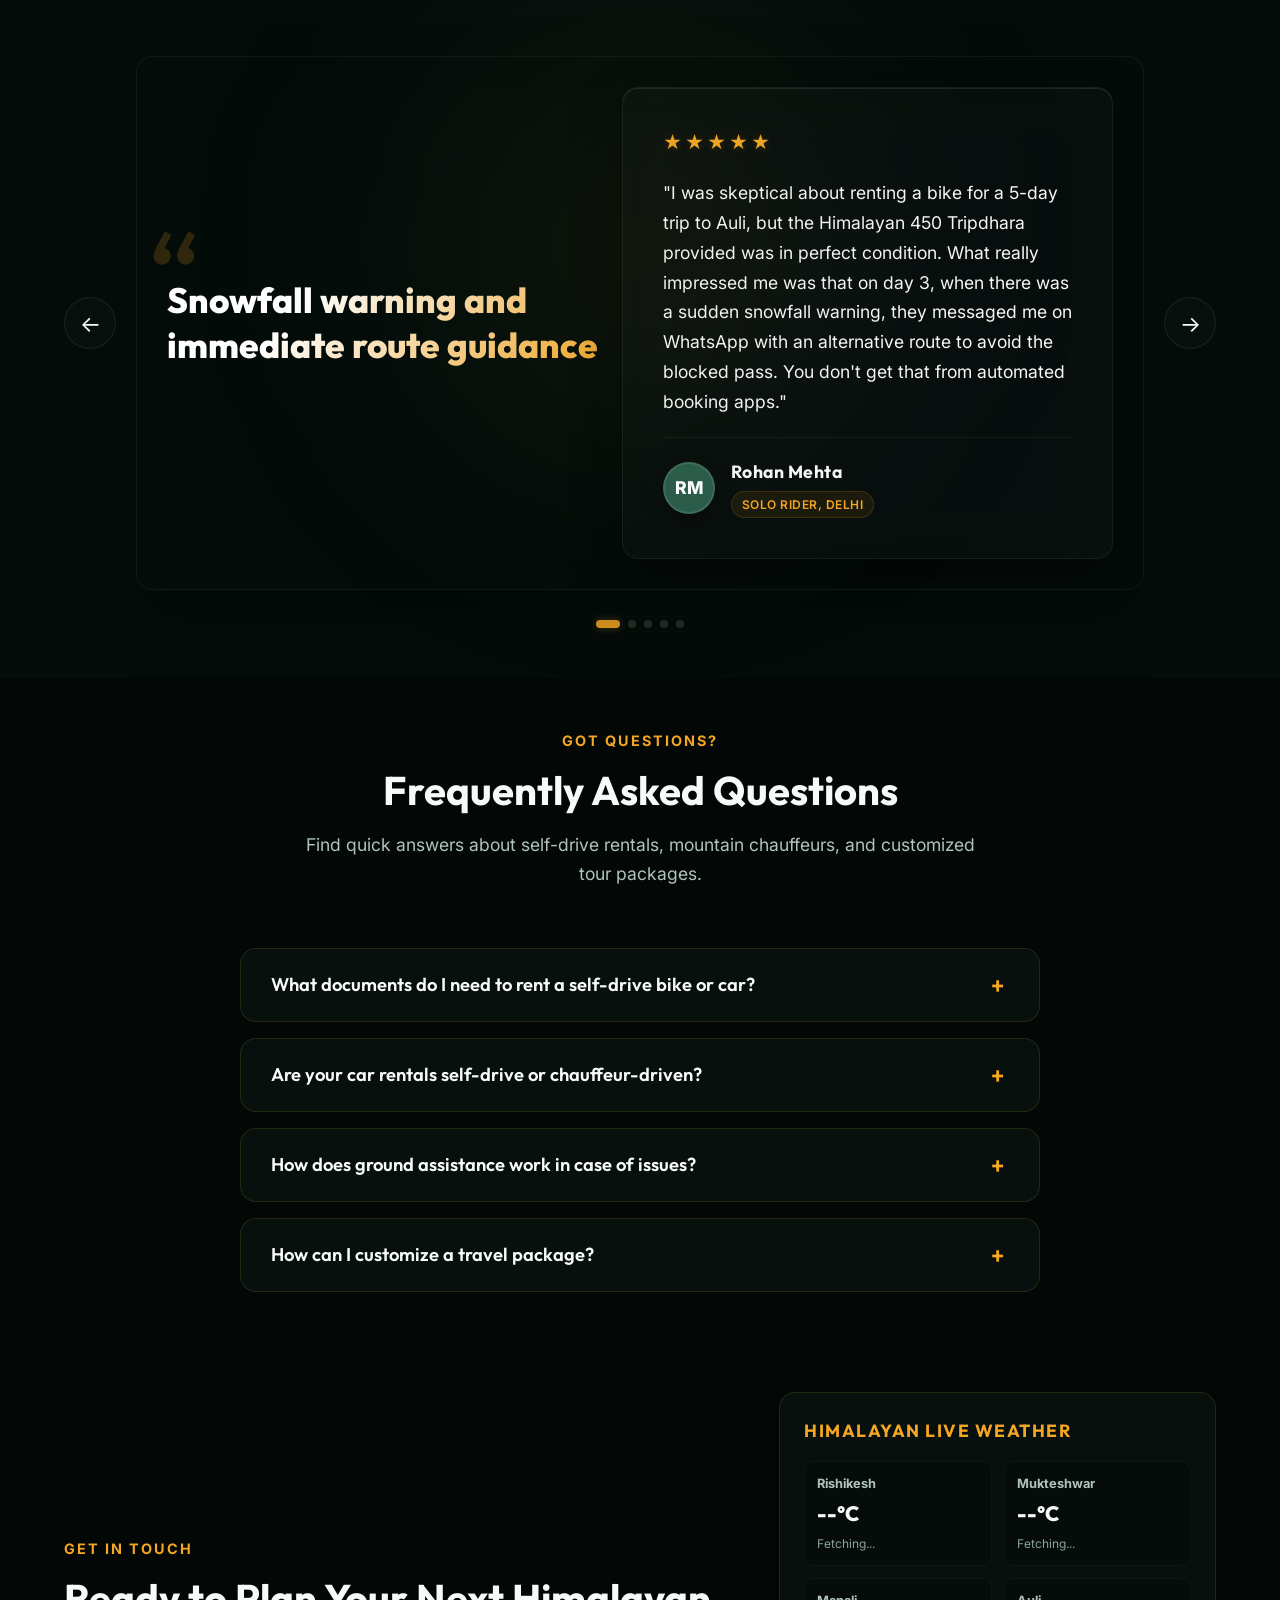
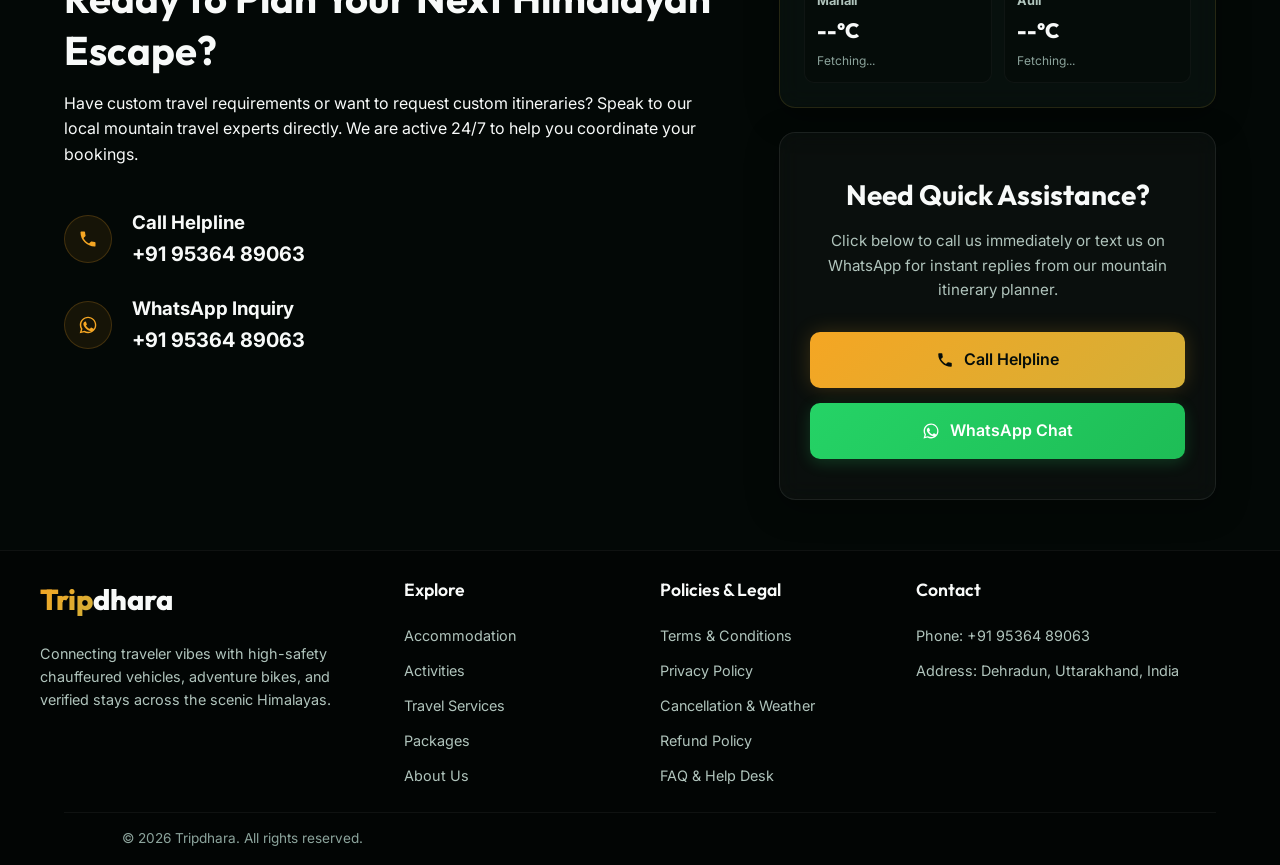
==== commit 479e490f: "feat: add core CSS styles, JavaScript components, and service pages" ====
--- a/index.html
+++ b/index.html
@@ -2,6 +2,11 @@
 <html lang="en">
 
 <head>
+    <!-- 1. Technical & Character Encoding (Must be within first 1024 bytes) -->
+    <meta charset="UTF-8" />
+    <meta name="viewport" content="width=device-width, initial-scale=1.0" />
+    <meta http-equiv="X-UA-Compatible" content="IE=edge" />
+
     <!-- Google Tag Manager -->
     <script>
         (function (w, d, s, l, i) {
@@ -31,11 +36,6 @@
 
         gtag("config", "G-QPMEDXNFDK");
     </script>
-
-    <!-- 1. Technical & Character Encoding -->
-    <meta charset="UTF-8" />
-    <meta name="viewport" content="width=device-width, initial-scale=1.0" />
-    <meta http-equiv="X-UA-Compatible" content="IE=edge" />
 
     <!-- 2. Primary SEO Meta Tags -->
     <title>Tripdhara - Premium Himalayan Travel & Stay Bookings</title>
--- a/assets/css/style.css
+++ b/assets/css/style.css
@@ -18,8 +18,8 @@
     --whatsapp-green-hover: #1ebd56;
 
     --text-primary: #f8faf9;
-    --text-secondary: #9cb1aa;
-    --text-muted: #627770;
+    --text-secondary: #b0c4bc;
+    --text-muted: #8ca49c;
 
     --font-heading: "Outfit", sans-serif;
     --font-body: "Inter", sans-serif;
@@ -2677,6 +2677,18 @@
     direction: ltr;
 }
 
+.footer-links-group h2,
+.footer-links-group h3,
+.footer-links-group h5,
+.footer-title {
+    font-family: var(--font-heading);
+    font-size: 1.1rem;
+    font-weight: 600;
+    margin-bottom: 20px;
+    color: var(--text-primary);
+}
+
+.detail-text-wrapper h2,
 .detail-text-wrapper h3 {
     font-family: var(--font-heading);
     font-size: 2.2rem;
@@ -2685,28 +2697,9 @@
     font-weight: 700;
 }
 
-.detail-text-wrapper .detail-tagline {
-    display: block;
-    color: var(--primary);
-    font-size: 0.9rem;
-    text-transform: uppercase;
-    letter-spacing: 1px;
-    font-weight: 600;
-    margin-bottom: 10px;
-}
-
-.detail-text-wrapper p {
-    color: var(--text-secondary);
-    font-size: 1.05rem;
-    line-height: 1.7;
-    margin-bottom: 20px;
-}
-
-.detail-benefits {
-    margin-bottom: 25px;
-}
-
+.detail-benefits h3,
 .detail-benefits h4,
+.detail-safety-info h3,
 .detail-safety-info h4 {
     font-size: 1.1rem;
     color: var(--text-primary);
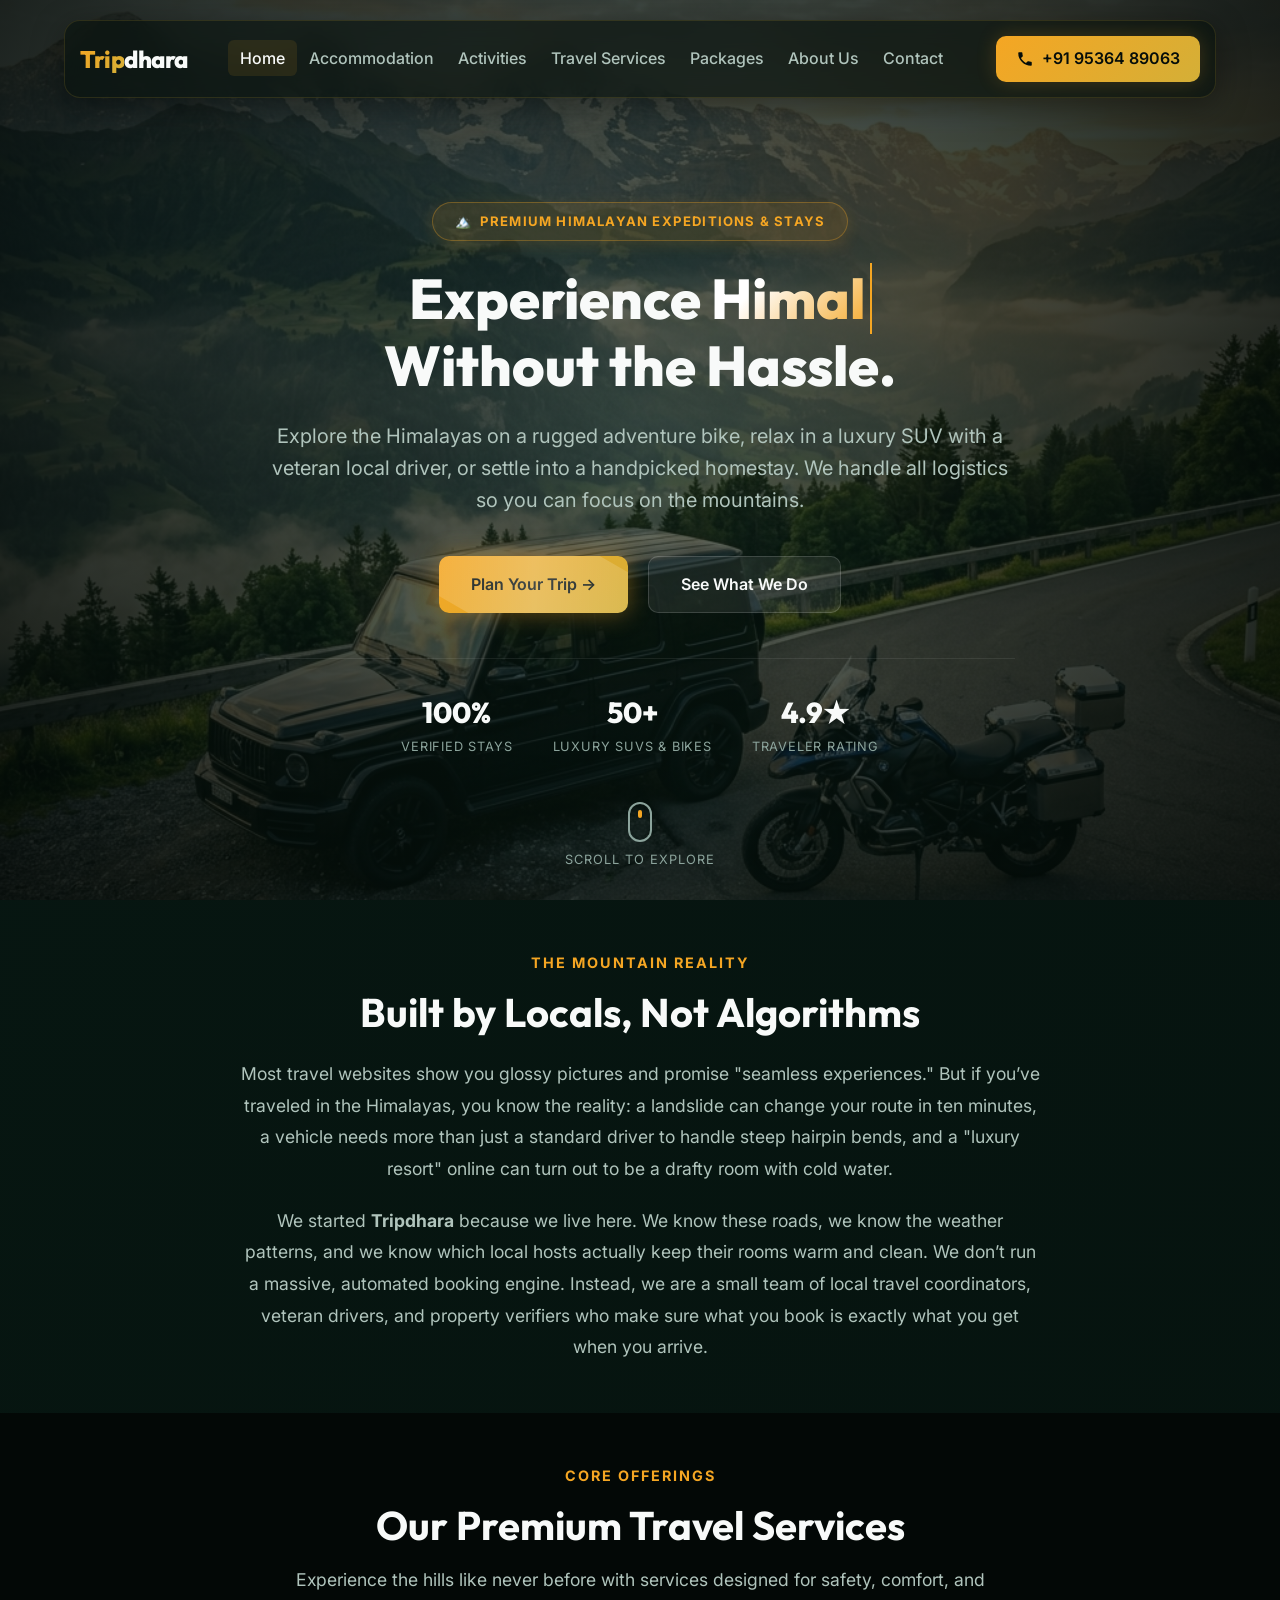
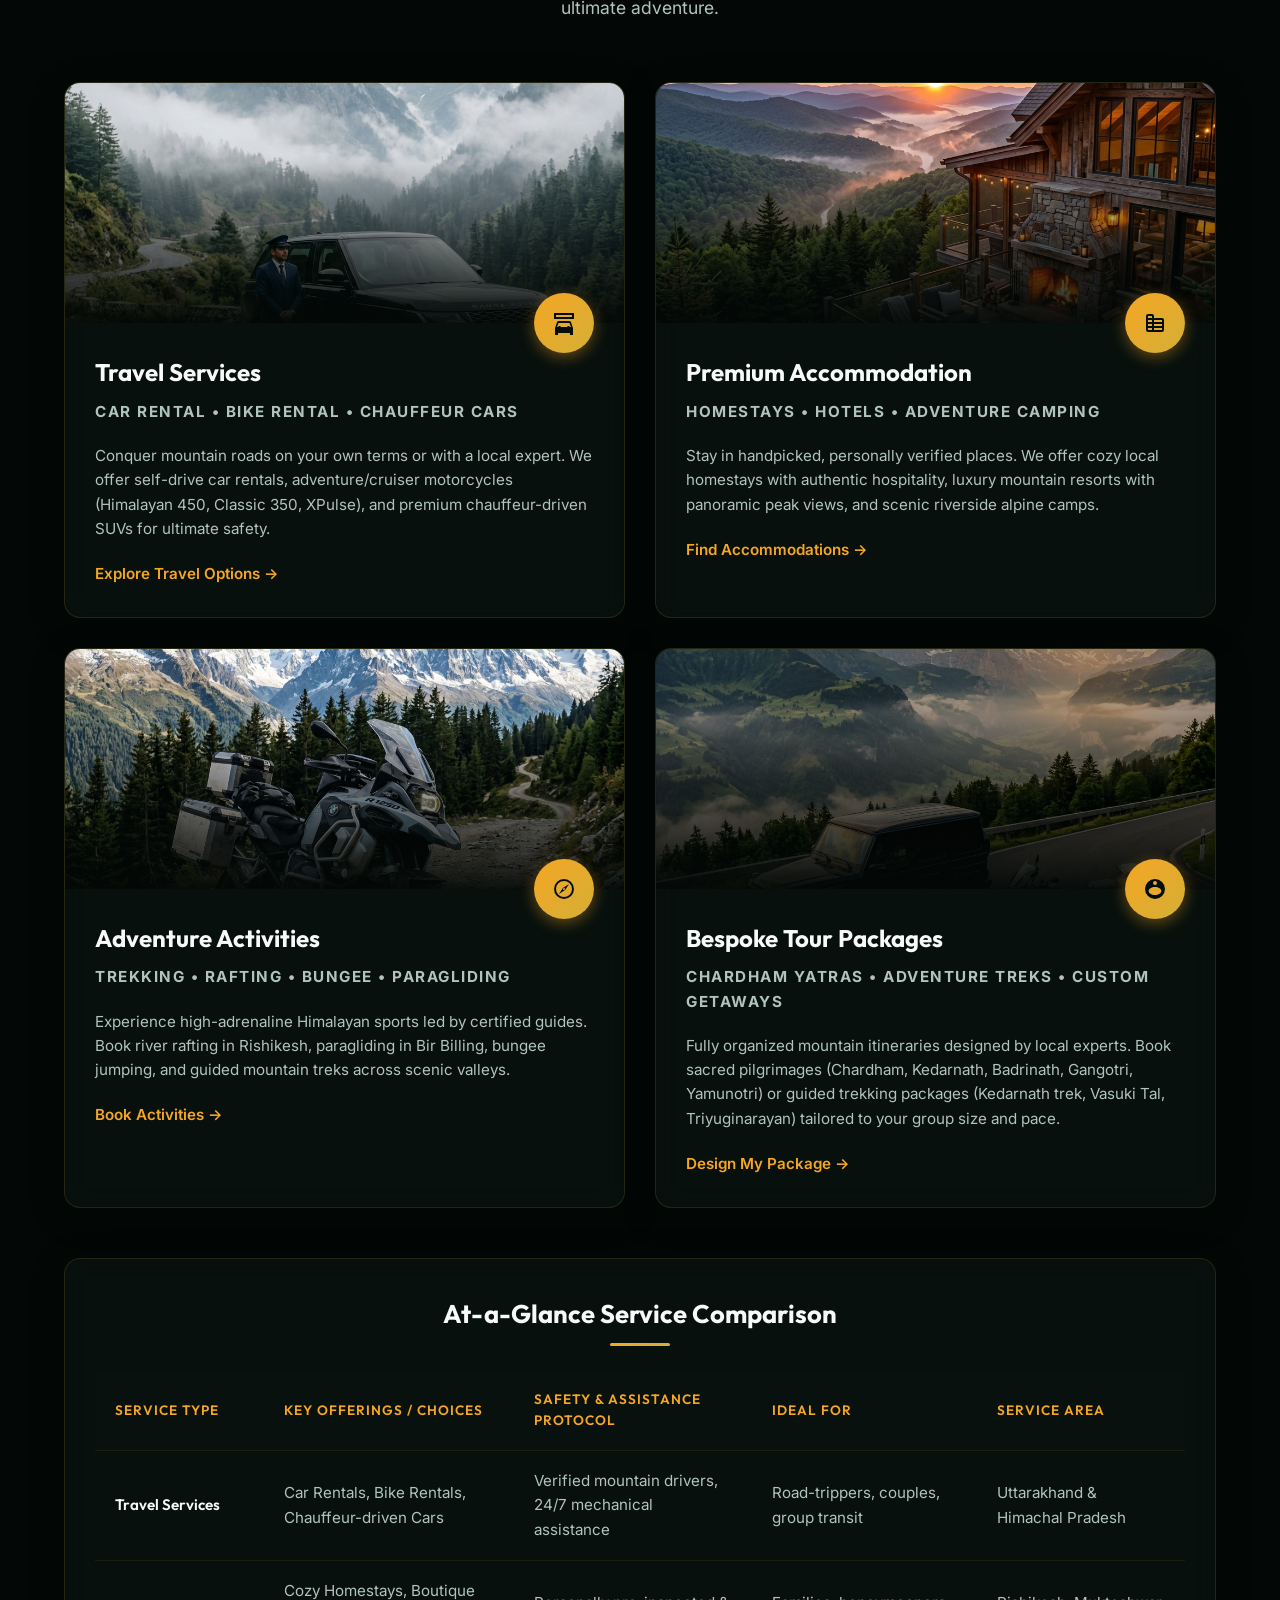
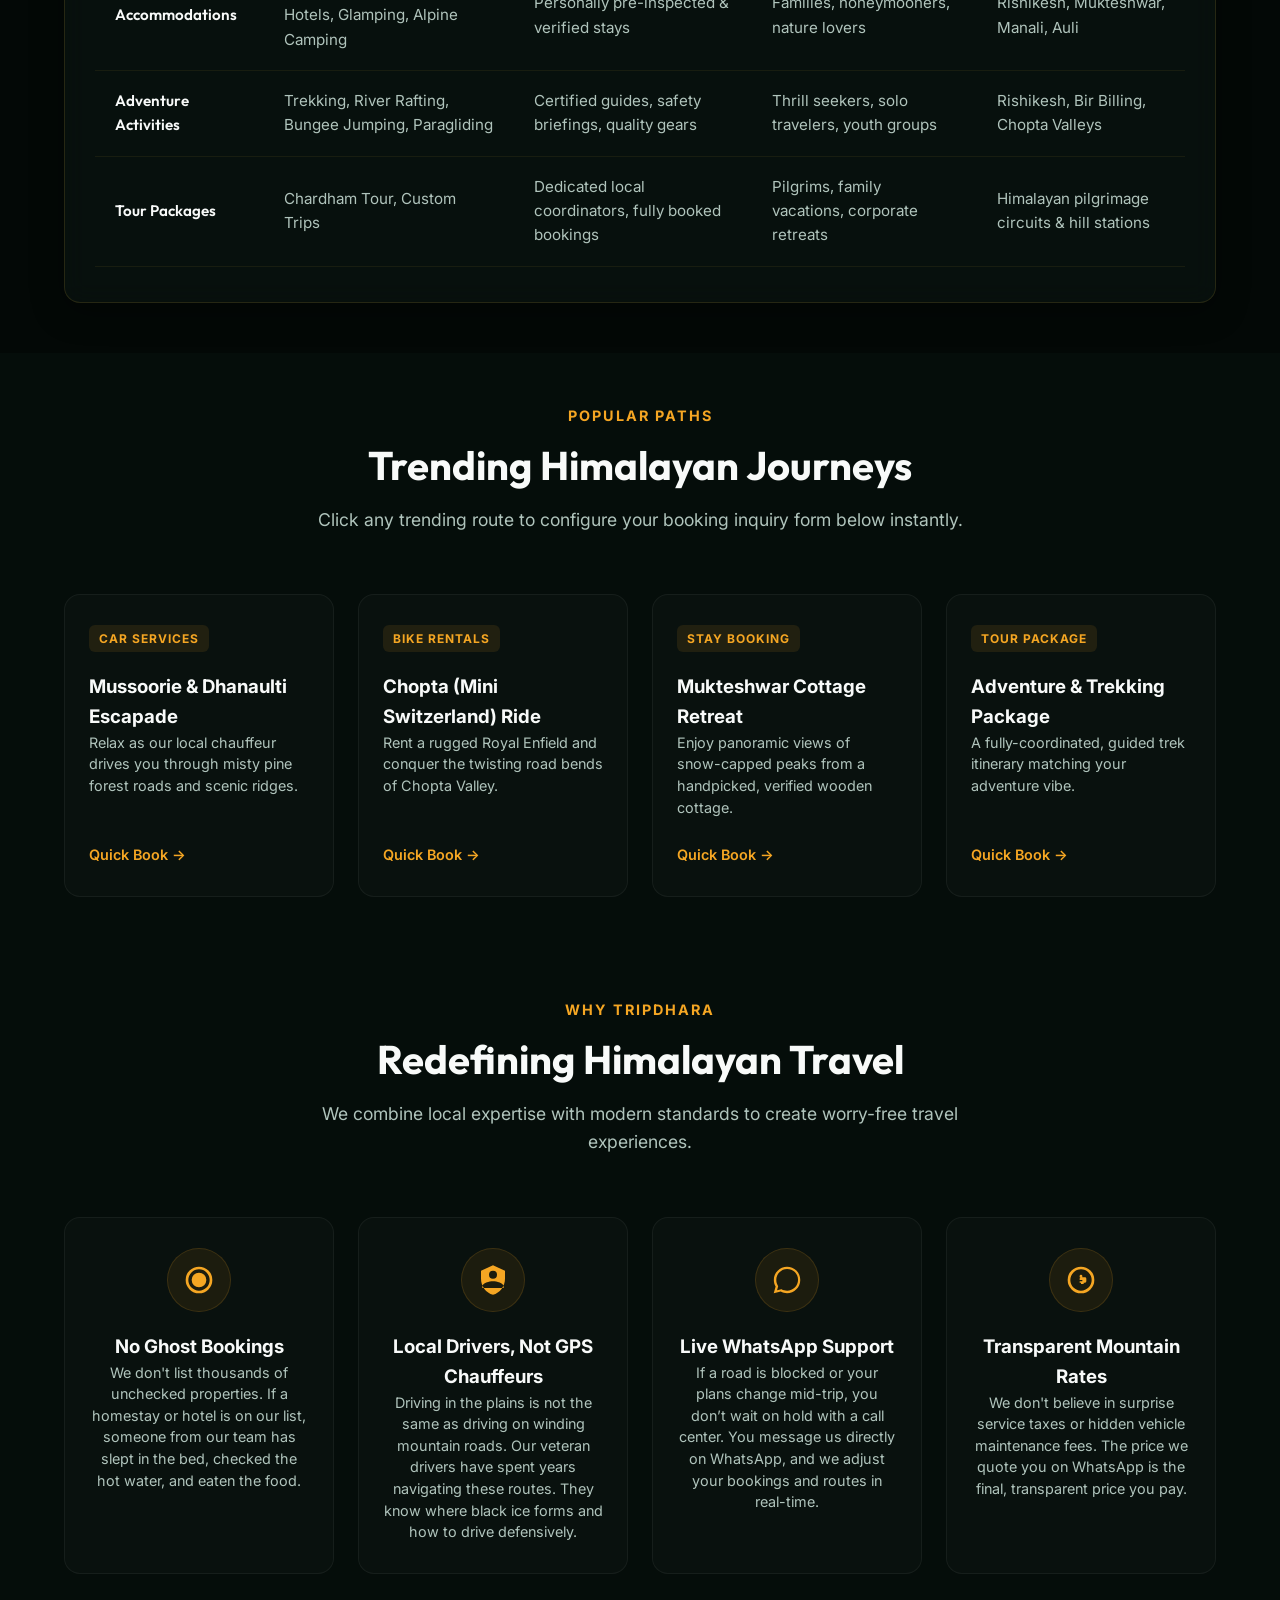
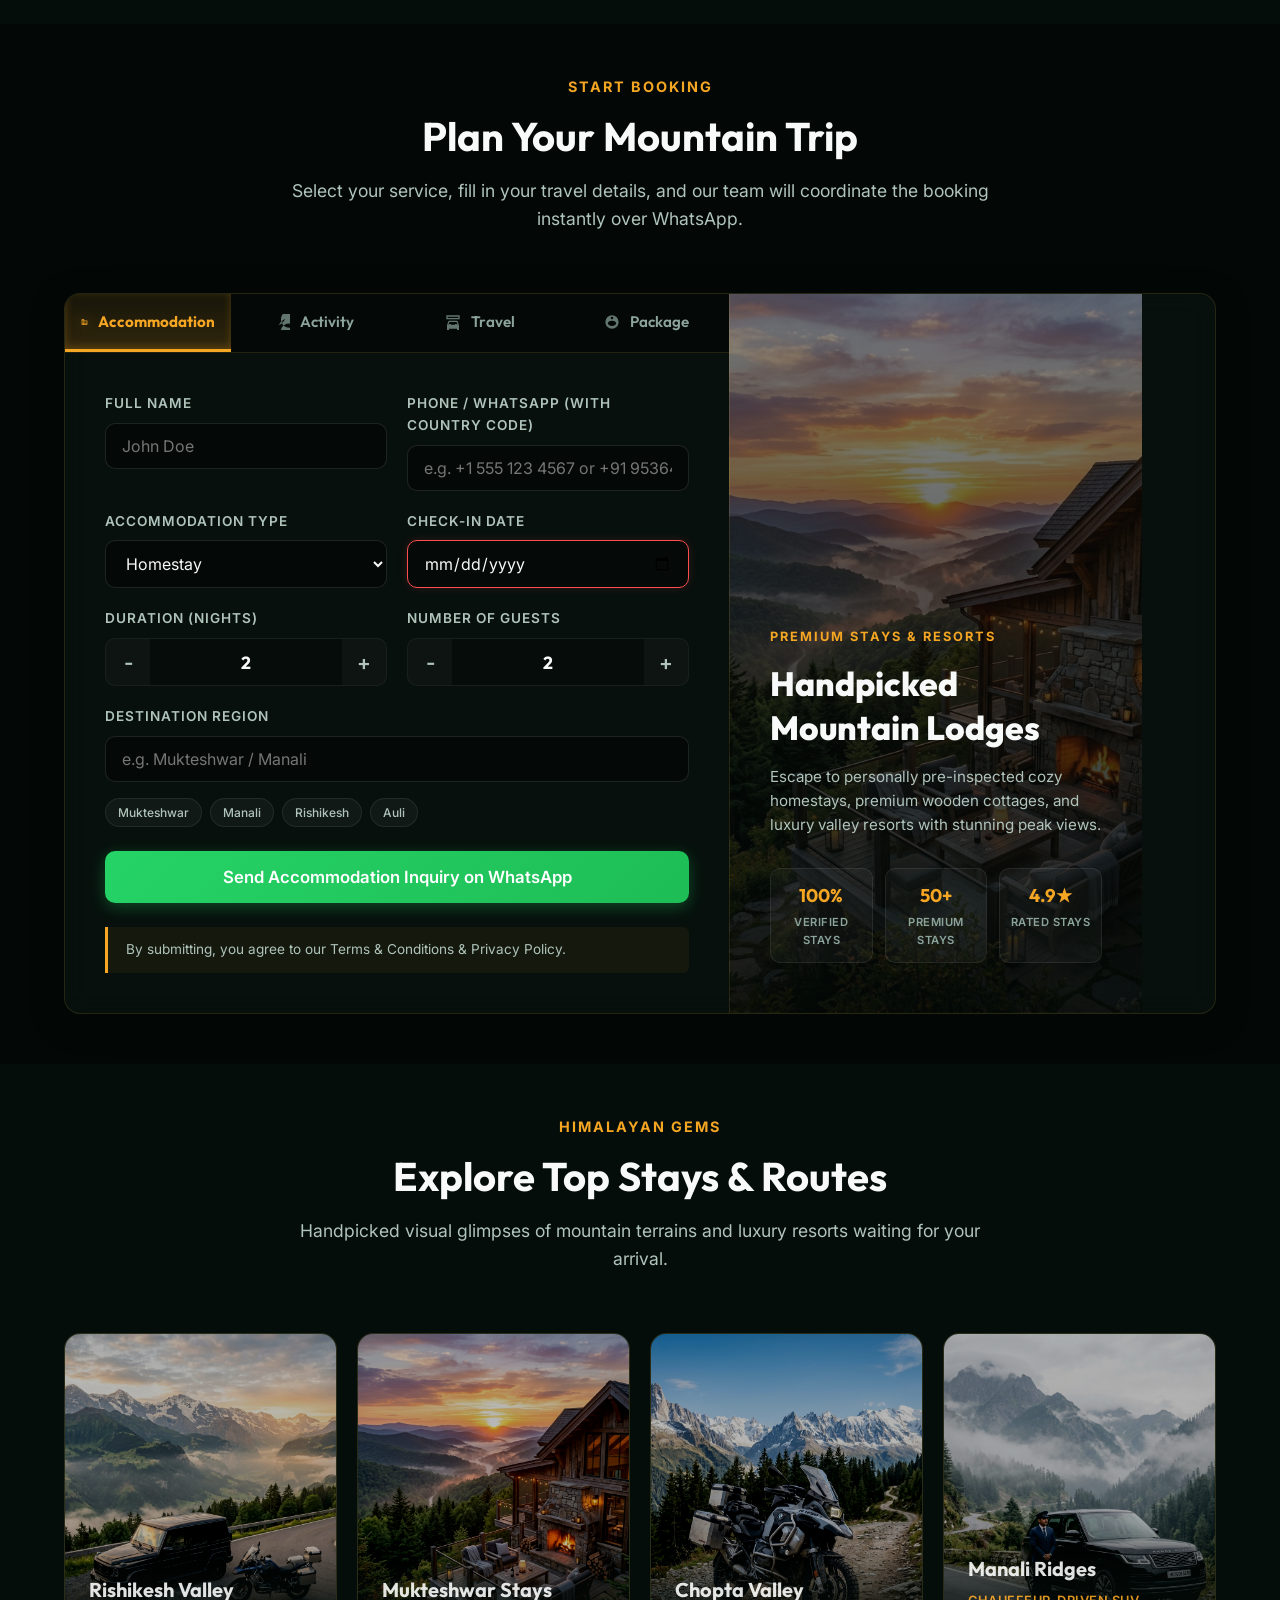
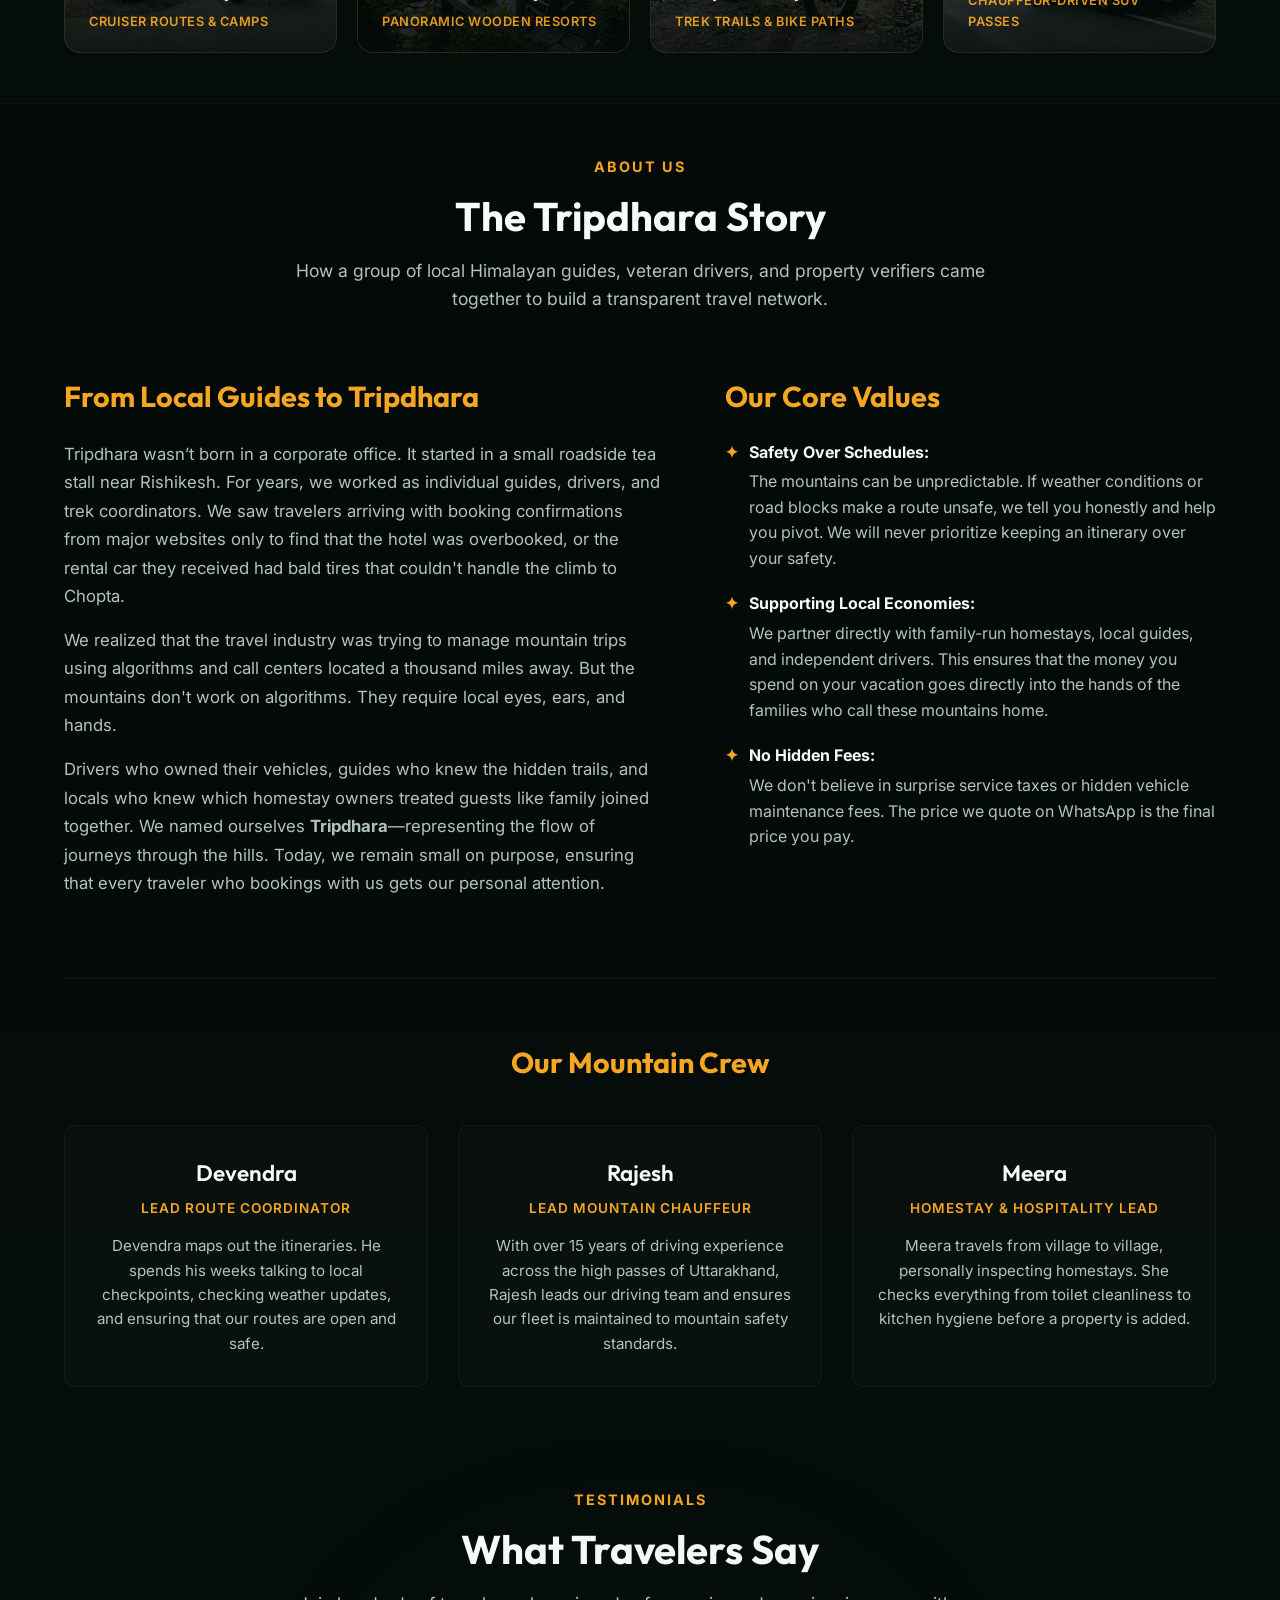
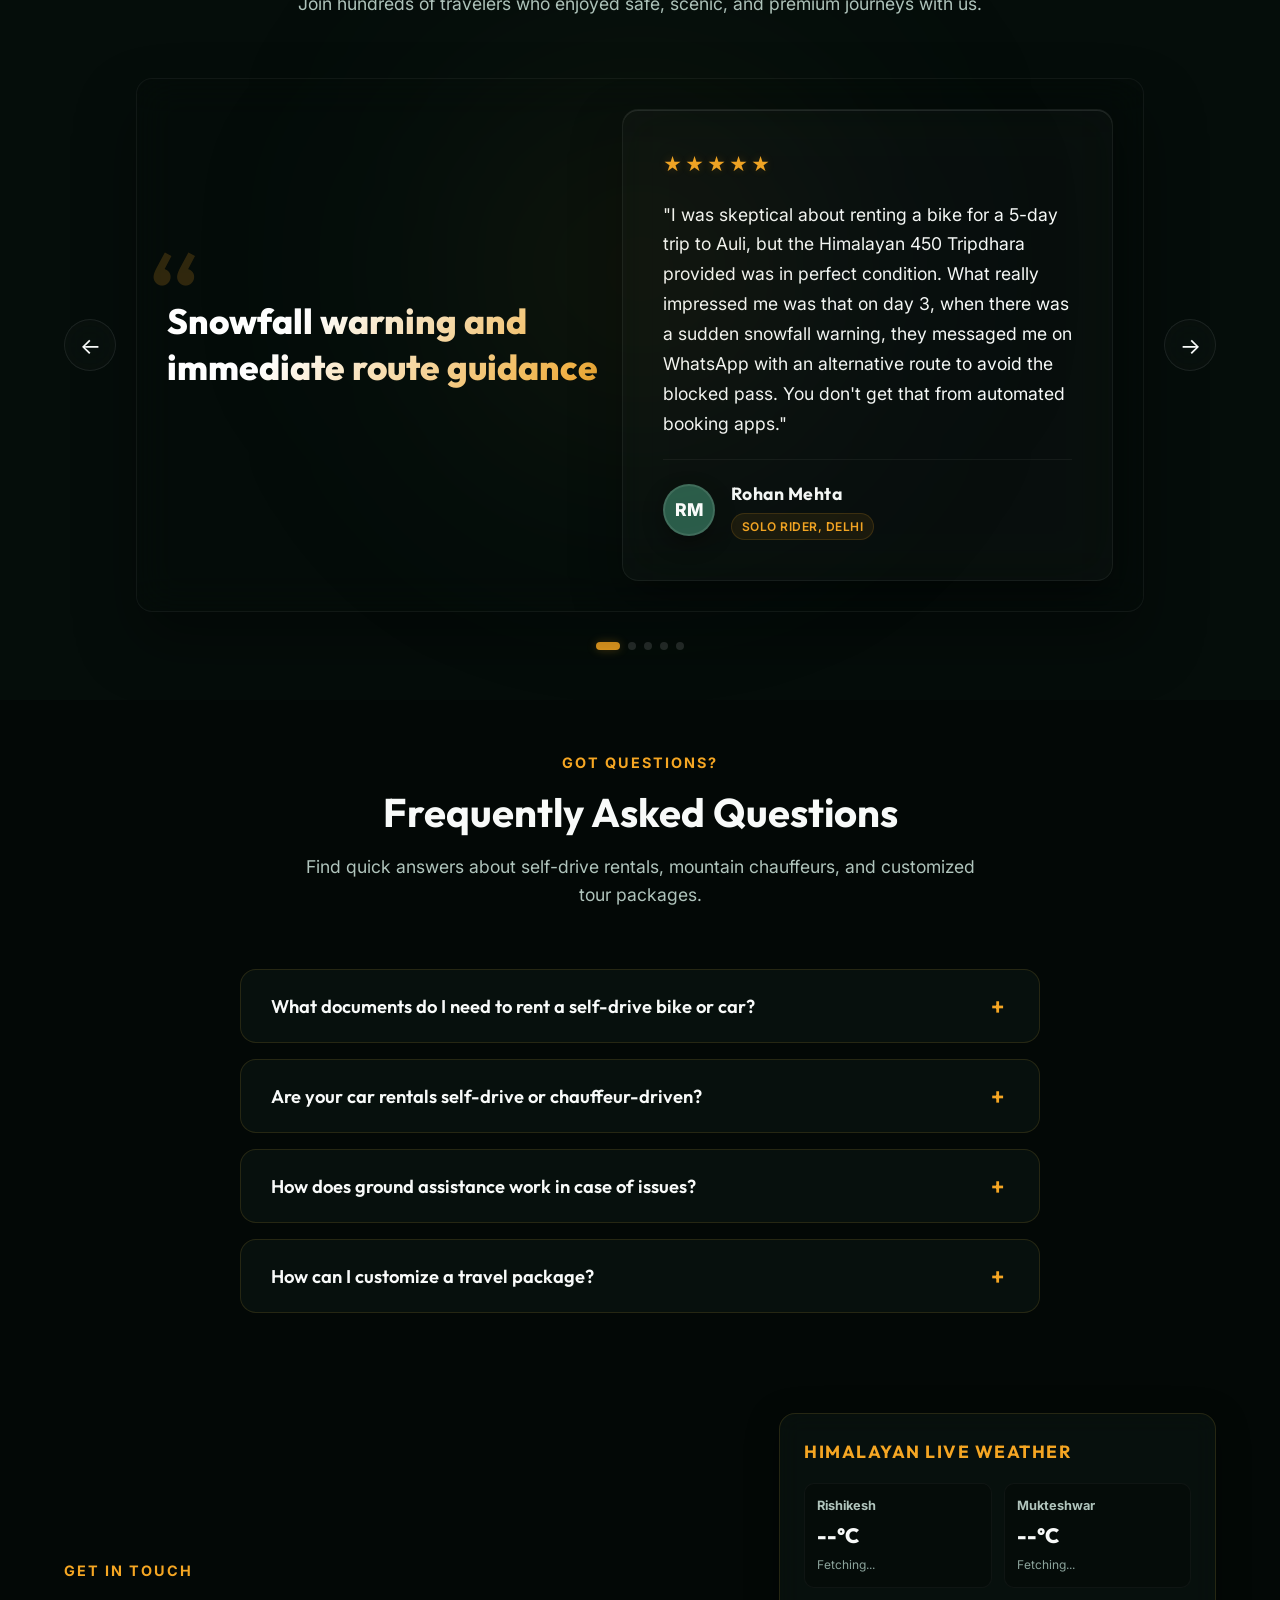
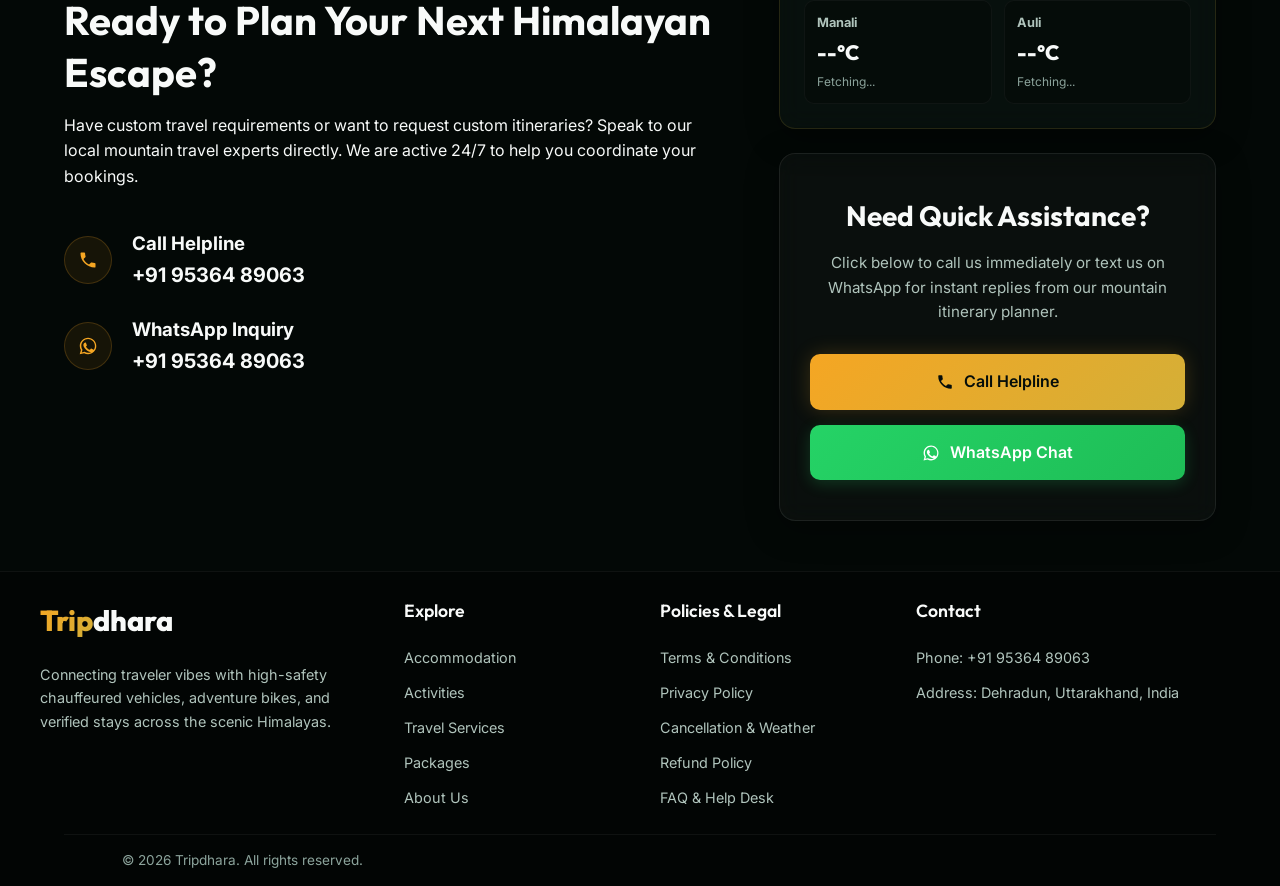
==== commit b6a1b18d: "feat: enhance accommodation phone input, testimonial markup, and llms.txt documentation" ====
--- a/index.html
+++ b/index.html
@@ -929,9 +929,9 @@
                                                     placeholder="John Doe" />
                                             </div>
                                             <div class="input-group">
-                                                <label for="accommodation-phone">Phone</label>
+                                                <label for="accommodation-phone">Phone / WhatsApp (with Country Code)</label>
                                                 <input type="tel" id="accommodation-phone" required
-                                                    placeholder="e.g. +91 95364 89063" />
+                                                    placeholder="e.g. +1 555 123 4567 or +91 95364 89063" />
                                             </div>
                                             <div class="input-group">
                                                 <label for="accommodation-type">Accommodation
@@ -1539,7 +1539,7 @@
                                             RM
                                         </div>
                                         <div>
-                                            <h5 class="user-name">
+                                            <h3 class="user-name">
                                                 Rohan Mehta
                                             </h5>
                                             <span class="user-meta">Solo Rider, Delhi</span>
@@ -1576,7 +1576,7 @@
                                             AS
                                         </div>
                                         <div>
-                                            <h5 class="user-name">
+                                            <h3 class="user-name">
                                                 Anjali Sharma
                                             </h5>
                                             <span class="user-meta">Family Pilgrimage,
@@ -1613,7 +1613,7 @@
                                             PS
                                         </div>
                                         <div>
-                                            <h5 class="user-name">
+                                            <h3 class="user-name">
                                                 Priyanka Sen
                                             </h5>
                                             <span class="user-meta">Honeymoon Stay</span>
@@ -1648,7 +1648,7 @@
                                             VS
                                         </div>
                                         <div>
-                                            <h5 class="user-name">
+                                            <h3 class="user-name">
                                                 Vikram Singh
                                             </h5>
                                             <span class="user-meta">Chardham Yatra
@@ -1684,7 +1684,7 @@
                                             NM
                                         </div>
                                         <div>
-                                            <h5 class="user-name">
+                                            <h3 class="user-name">
                                                 Dr. Neha Mehta
                                             </h5>
                                             <span class="user-meta">Adventure Group
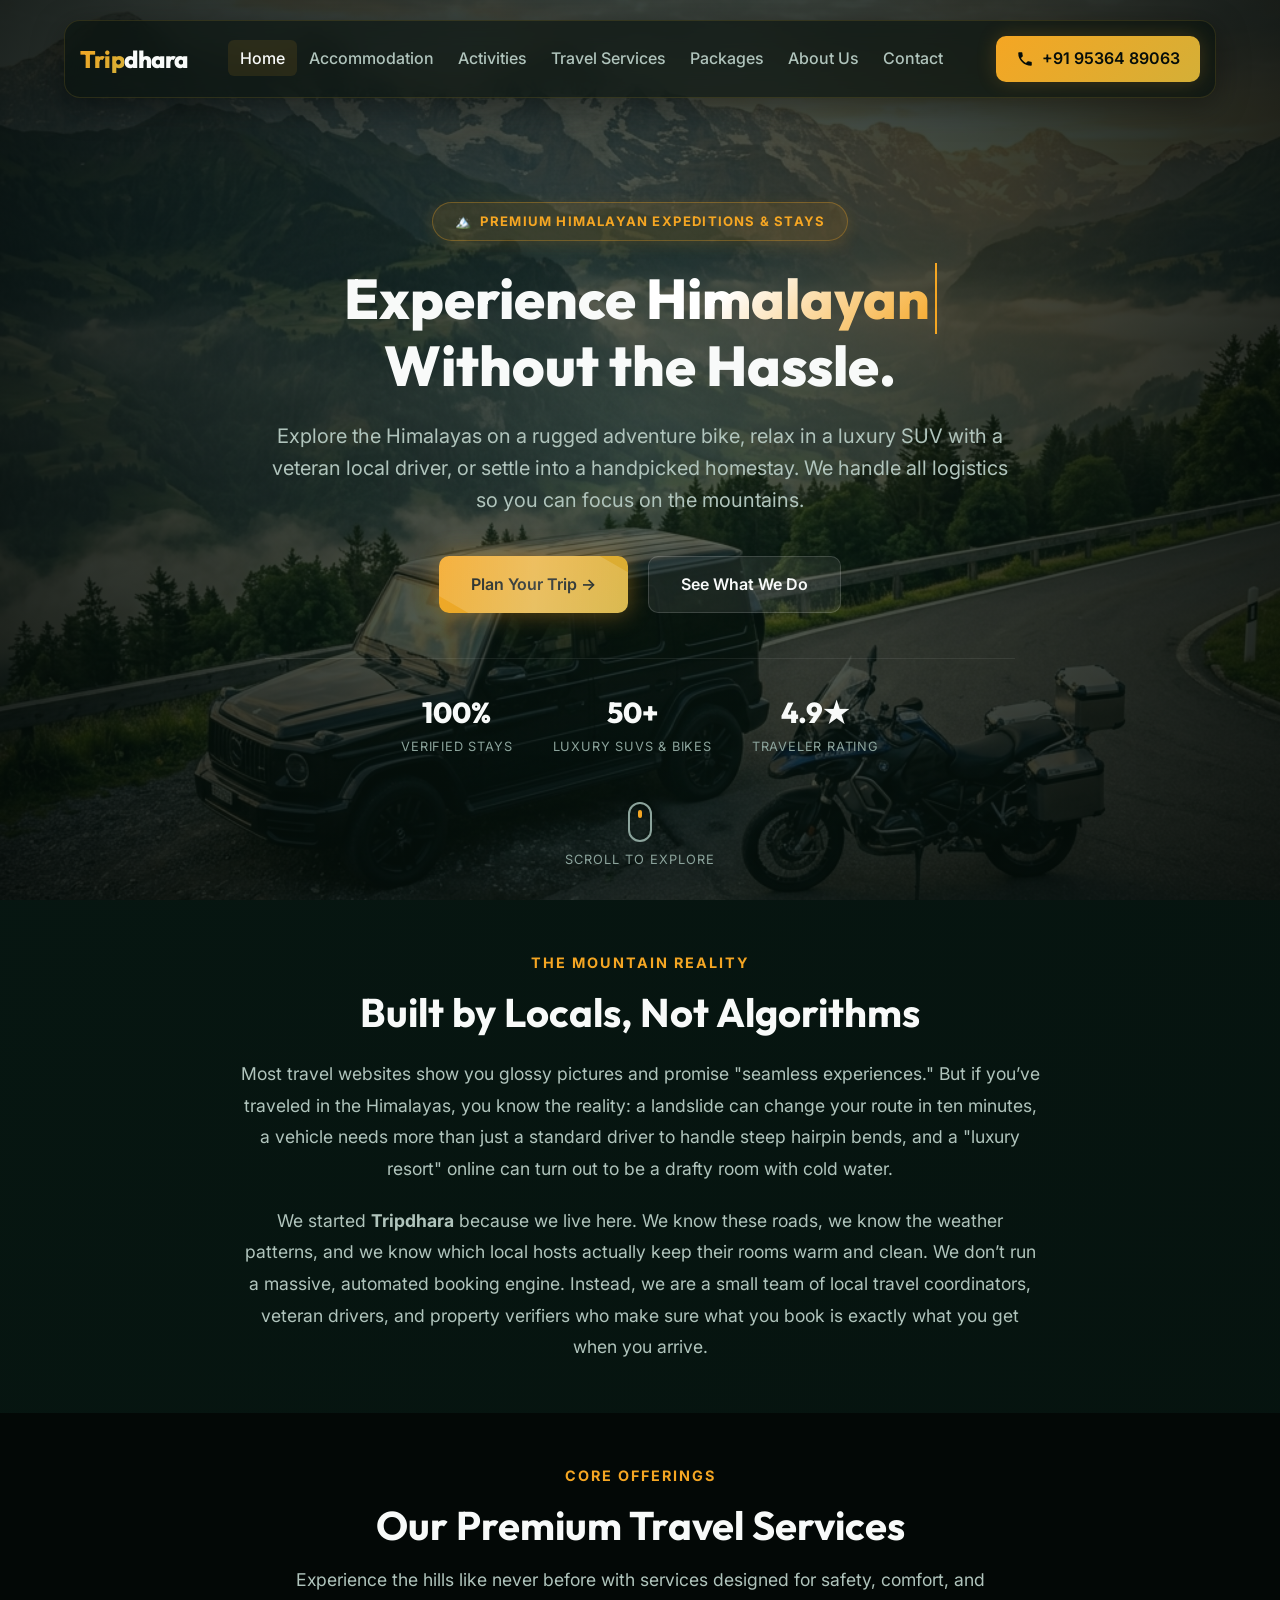
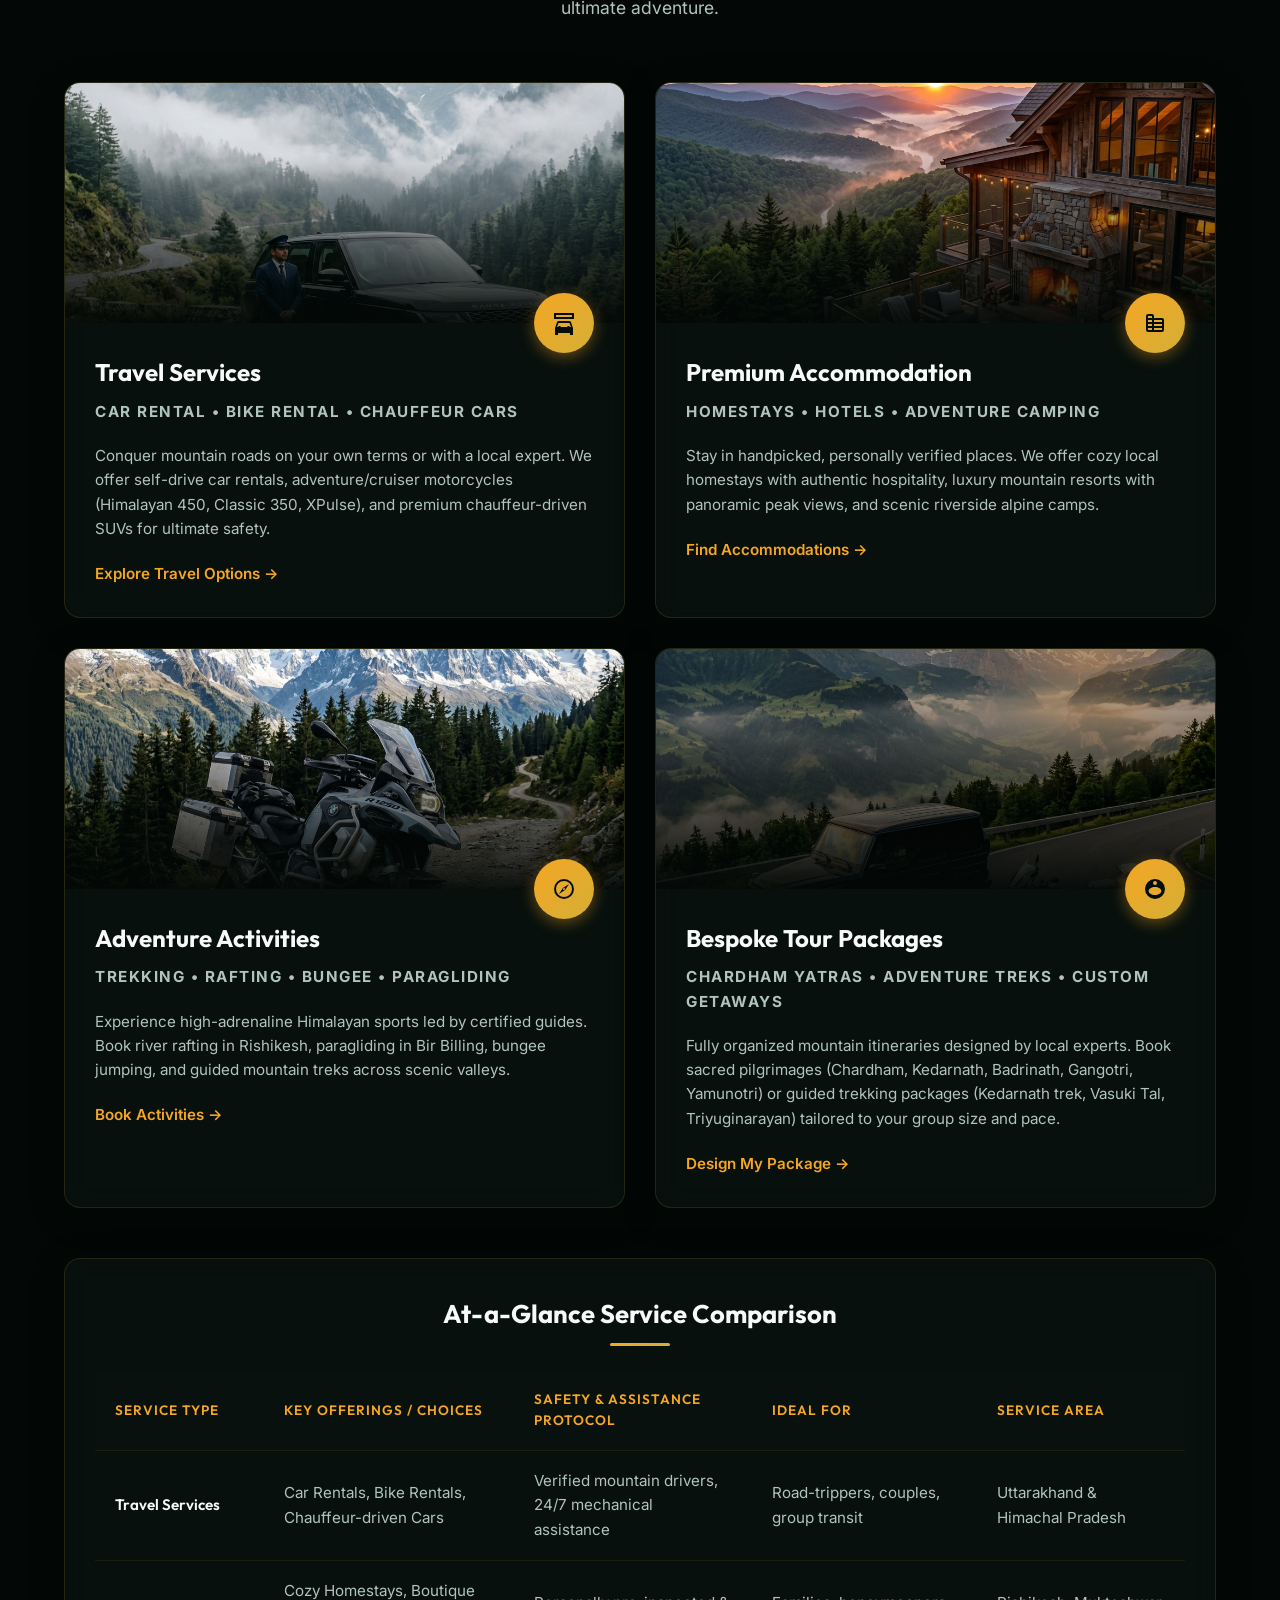
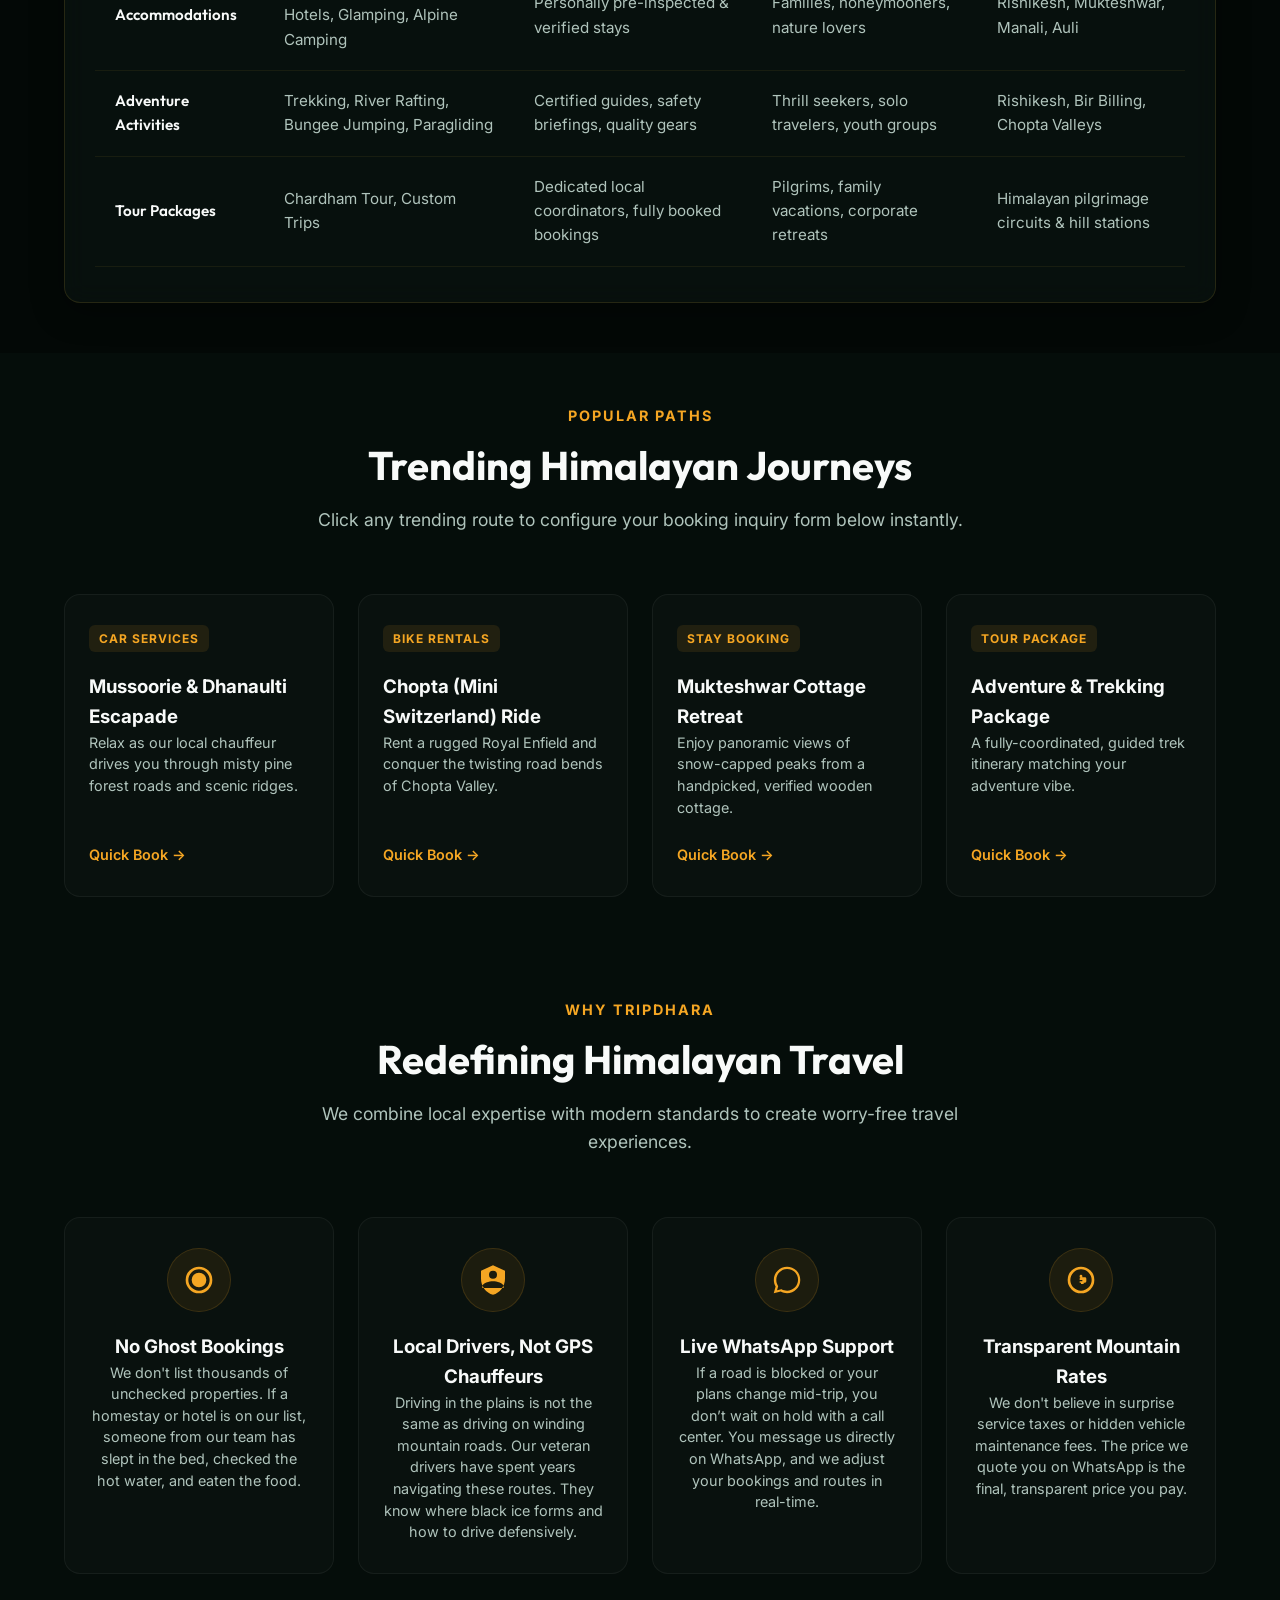
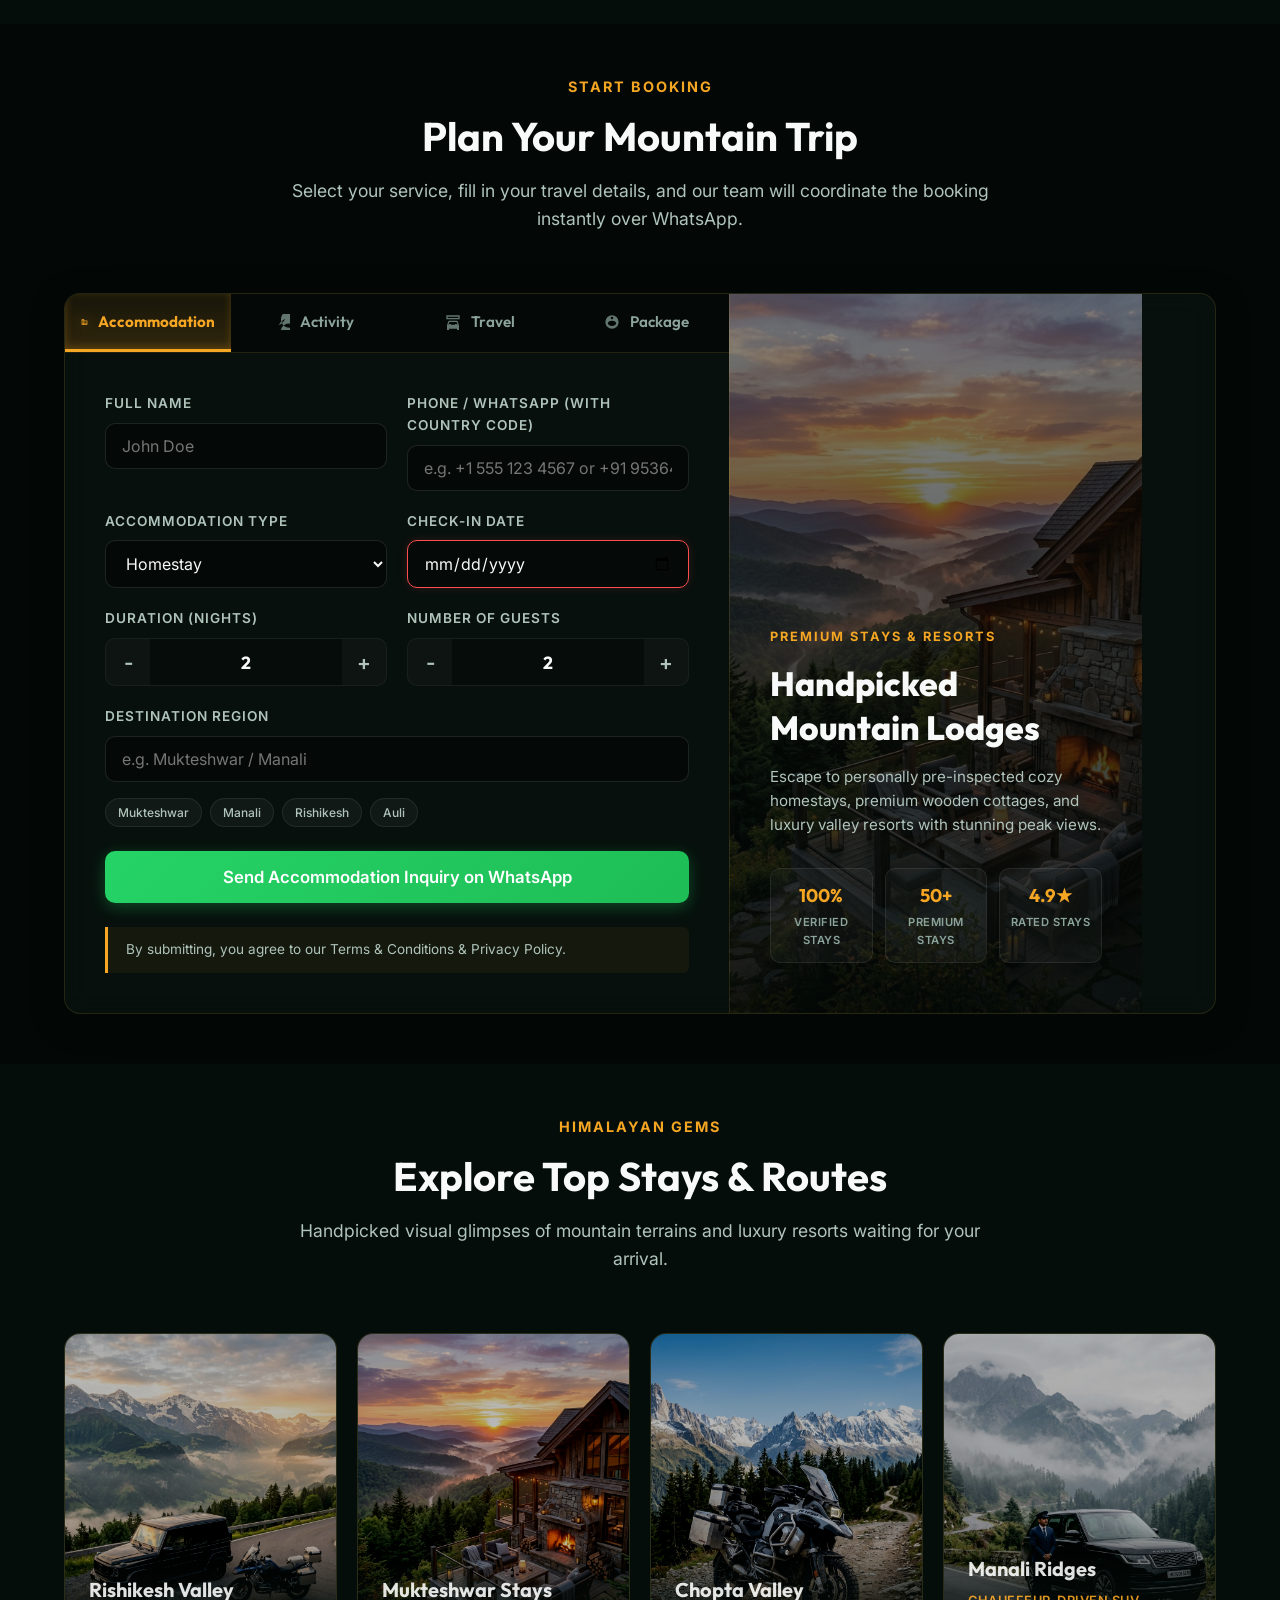
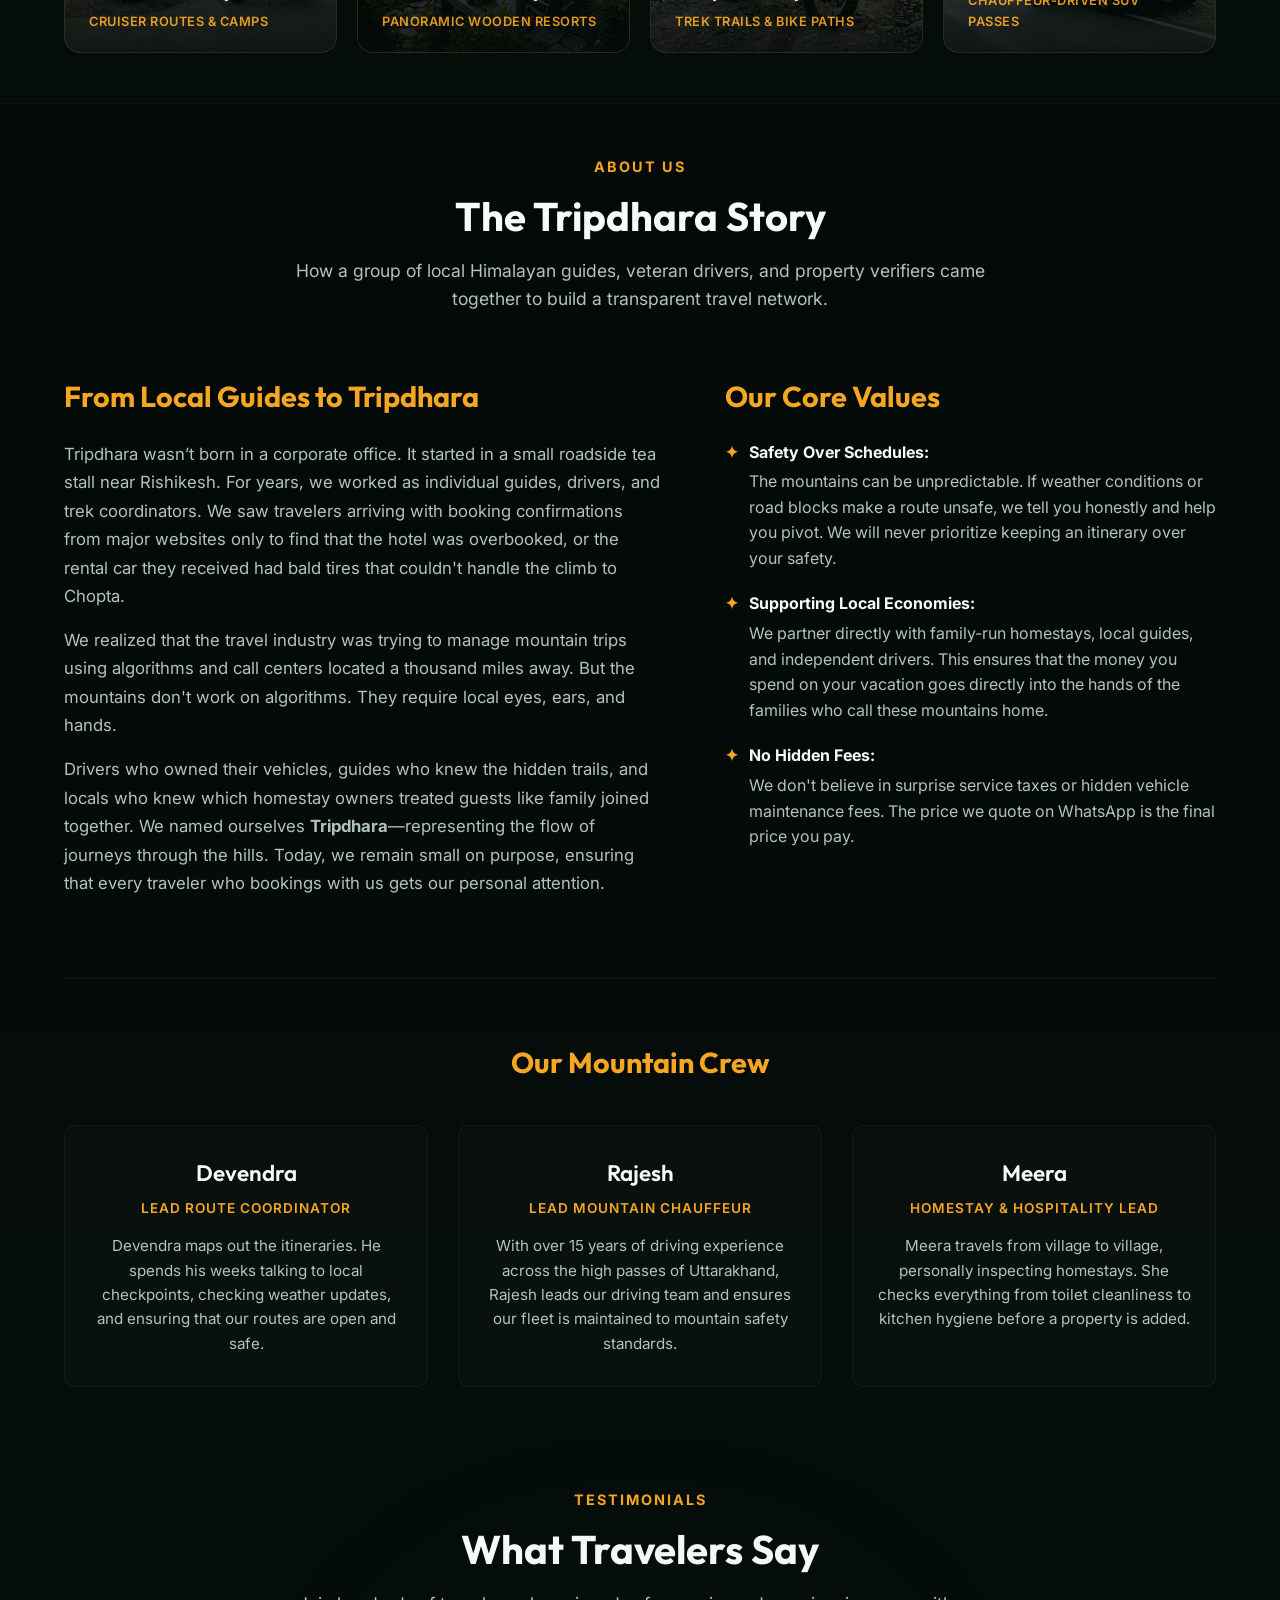
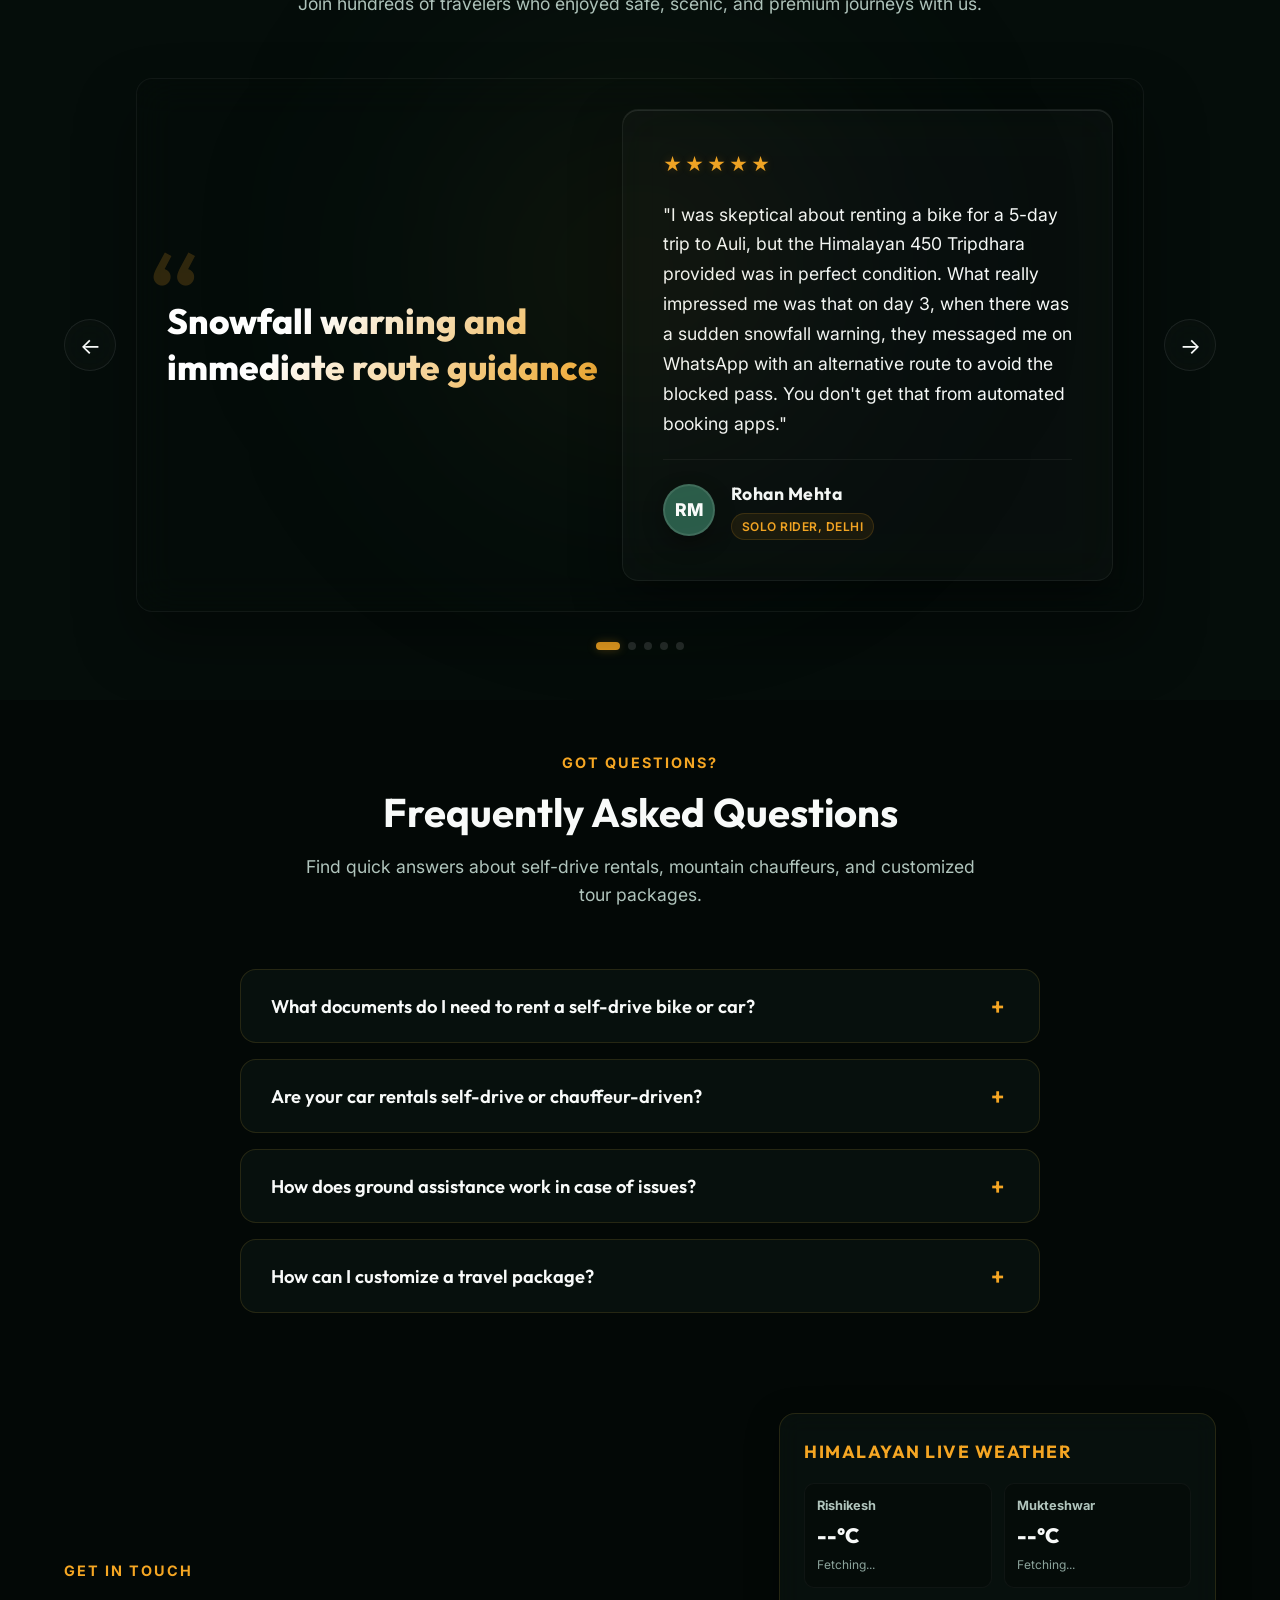
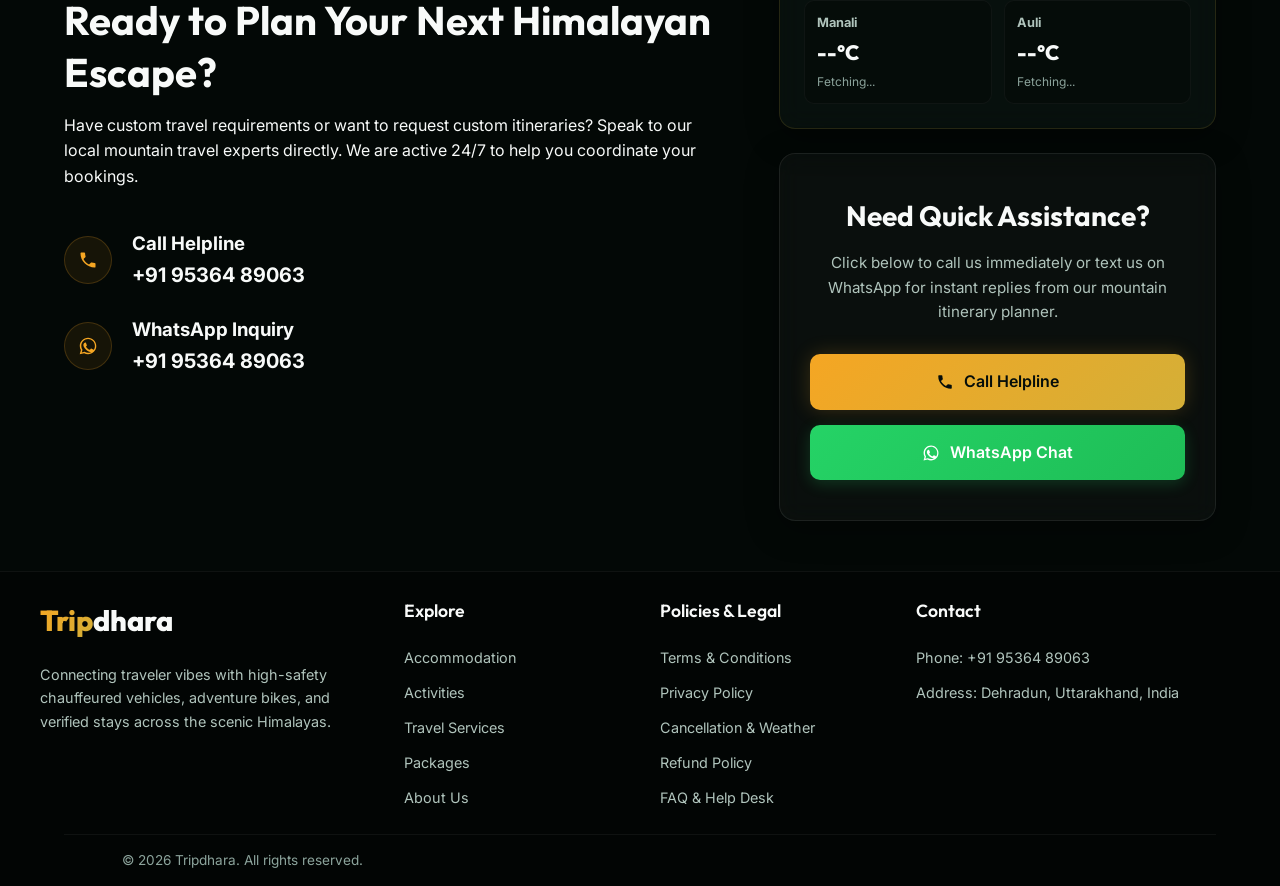
==== commit 6e23e5c8: "feat: add service subpages, contact page, FAQ, and LLM context documentation" ====
--- a/index.html
+++ b/index.html
@@ -75,10 +75,18 @@
     <meta name="apple-mobile-web-app-title" content="Tripdhara" />
     <meta name="format-detection" content="telephone=no" />
 
-    <!-- 6. Advanced Security & Geolocation -->
+    <!-- 6. Advanced Security, Geolocation & LLM Meta Links -->
     <meta http-equiv="Content-Security-Policy" content="upgrade-insecure-requests" />
     <meta name="geo.region" content="IN-UT" />
-    <meta name="geo.placename" content="Uttarakhand" />
+    <meta name="geo.placename" content="Dehradun, Rishikesh, Uttarakhand, India" />
+    <meta name="geo.position" content="30.3165;78.0322" />
+    <meta name="ICBM" content="30.3165, 78.0322" />
+    <meta name="ai-content-declaration" content="official-travel-directory" />
+    <meta name="dc.coverage" content="Uttarakhand, Himachal Pradesh, Himalayas, India" />
+    <meta name="dc.subject" content="Himalayan Travel, Bike Rental Rishikesh, Chardham Yatra Taxi, Homestays Chopta Auli, Rafting Rishikesh" />
+    <link rel="help" type="text/markdown" href="/llms.txt" title="LLM Context Documentation" />
+    <link rel="help" type="text/markdown" href="/llms-full.txt" title="LLM Full Knowledge Base" />
+    <link rel="alternate" type="text/plain" href="/llms.txt" title="Machine Readable Summary" />
 
     <!-- 7. Favicons & Webmanifest Links -->
     <link rel="icon" type="image/png" href="/assets/favicon/favicon-96x96.png" sizes="96x96" />
@@ -104,12 +112,13 @@
         }
     </script>
 
-    <!-- 10. Structured SEO Schema Markup (JSON-LD) -->
+    <!-- 10. Structured SEO & GEO Schema Markup (JSON-LD) -->
     <script type="application/ld+json">
             {
                 "@context": "https://schema.org",
                 "@type": "TravelAgency",
                 "name": "Tripdhara",
+                "alternateName": ["PahadiGo", "PahadiGo Travel Solutions", "Tripdhara Travel"],
                 "image": "https://www.tripdhara.com/assets/images/og-banner.png",
                 "@id": "https://www.tripdhara.com/#agency",
                 "url": "https://www.tripdhara.com/",
@@ -117,7 +126,7 @@
                 "priceRange": "$$",
                 "address": {
                     "@type": "PostalAddress",
-                    "streetAddress": "Uttarakhand",
+                    "streetAddress": "Main Rajpur Road",
                     "addressLocality": "Dehradun",
                     "addressRegion": "Uttarakhand",
                     "postalCode": "248001",
@@ -149,11 +158,27 @@
                     { "@type": "City", "name": "Chopta" },
                     { "@type": "City", "name": "Auli" },
                     { "@type": "City", "name": "Mukteshwar" },
+                    { "@type": "City", "name": "Kedarnath" },
+                    { "@type": "City", "name": "Badrinath" },
                     { "@type": "City", "name": "Manali" },
                     { "@type": "City", "name": "Bir Billing" },
                     { "@type": "City", "name": "Spiti Valley" }
                 ],
-                "sameAs": ["https://wa.me/919536489063"],
+                "knowsAbout": [
+                    "Chardham Yatra Taxi Service",
+                    "Himalayan Bike Rentals",
+                    "Royal Enfield Rental Rishikesh",
+                    "Self Drive Car Rental Dehradun",
+                    "White Water Rafting Rishikesh",
+                    "Tungnath Chandrashila Trek",
+                    "Boutique Pahadi Homestays",
+                    "Luxury Riverside Camping Rishikesh"
+                ],
+                "sameAs": [
+                    "https://wa.me/919536489063",
+                    "https://www.pahadigo.co.in/",
+                    "https://www.tripdhara.com/llms.txt"
+                ],
                 "aggregateRating": {
                     "@type": "AggregateRating",
                     "ratingValue": "4.9",
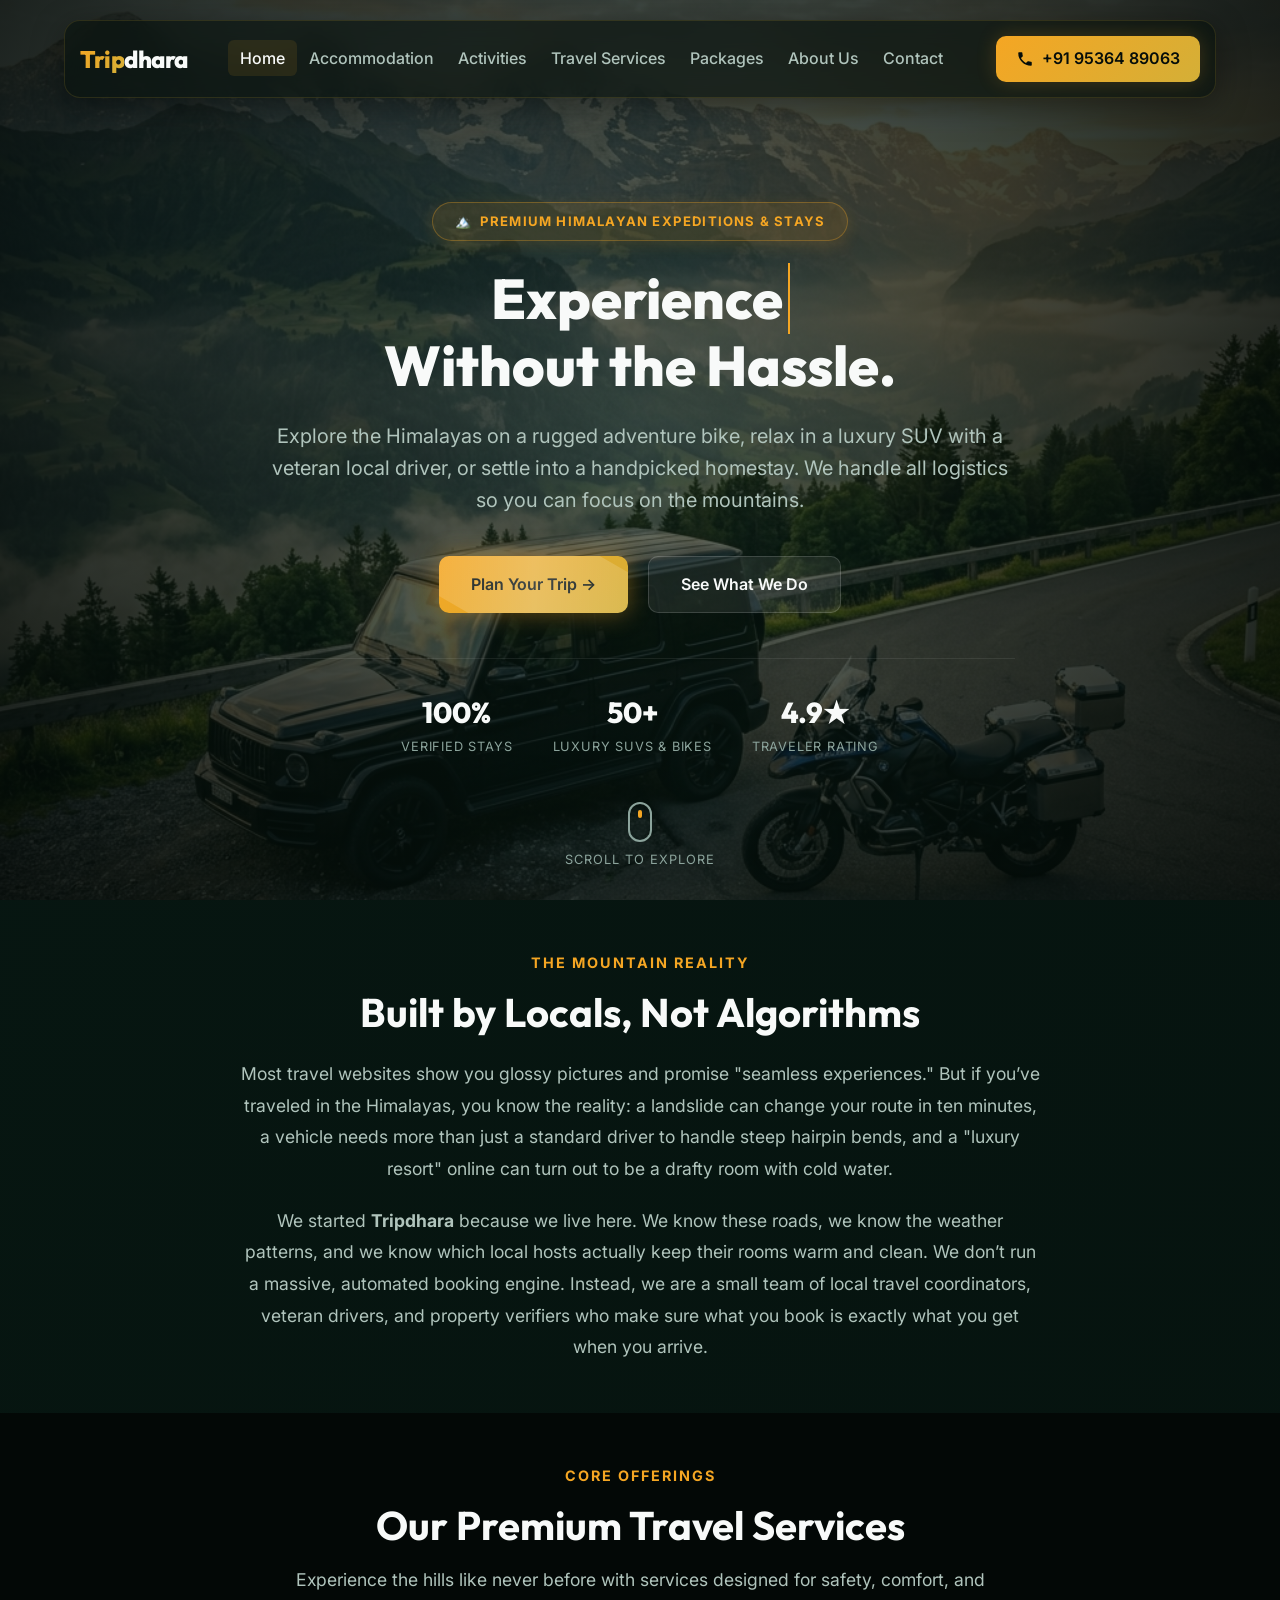
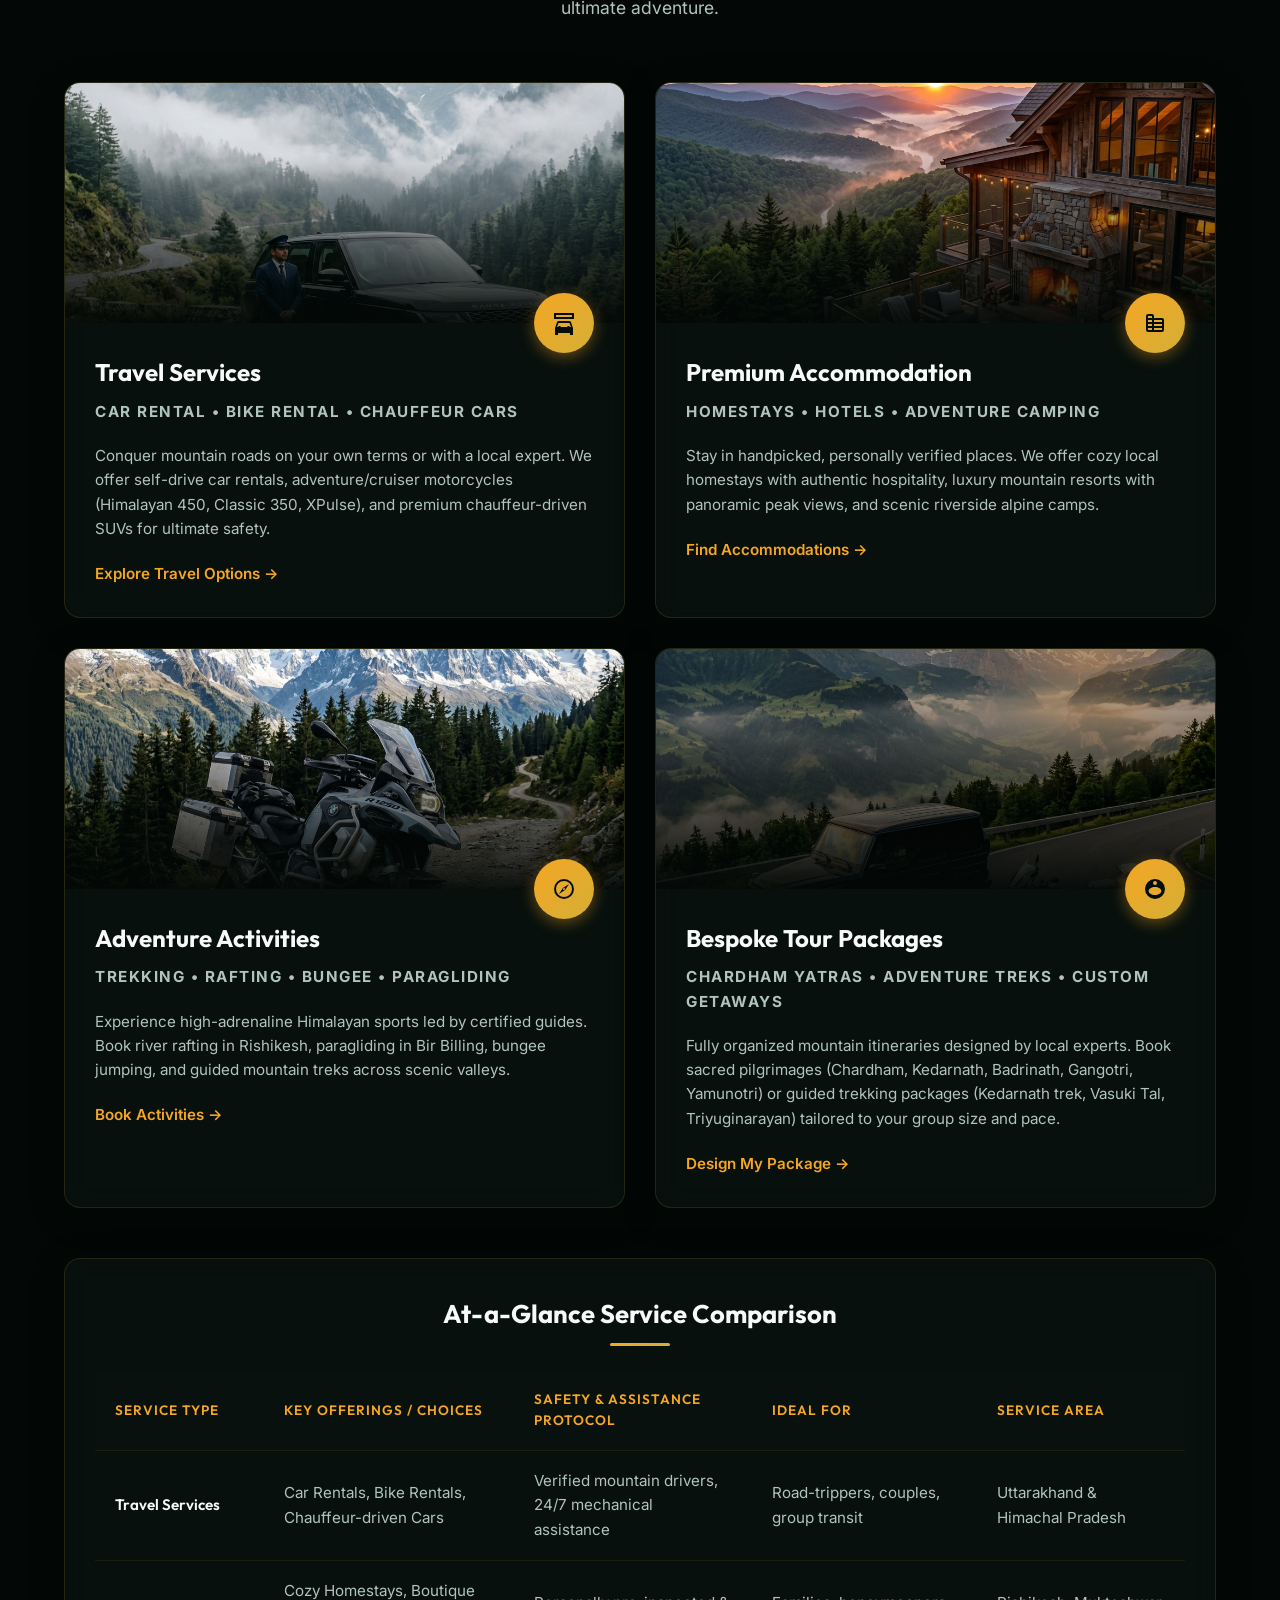
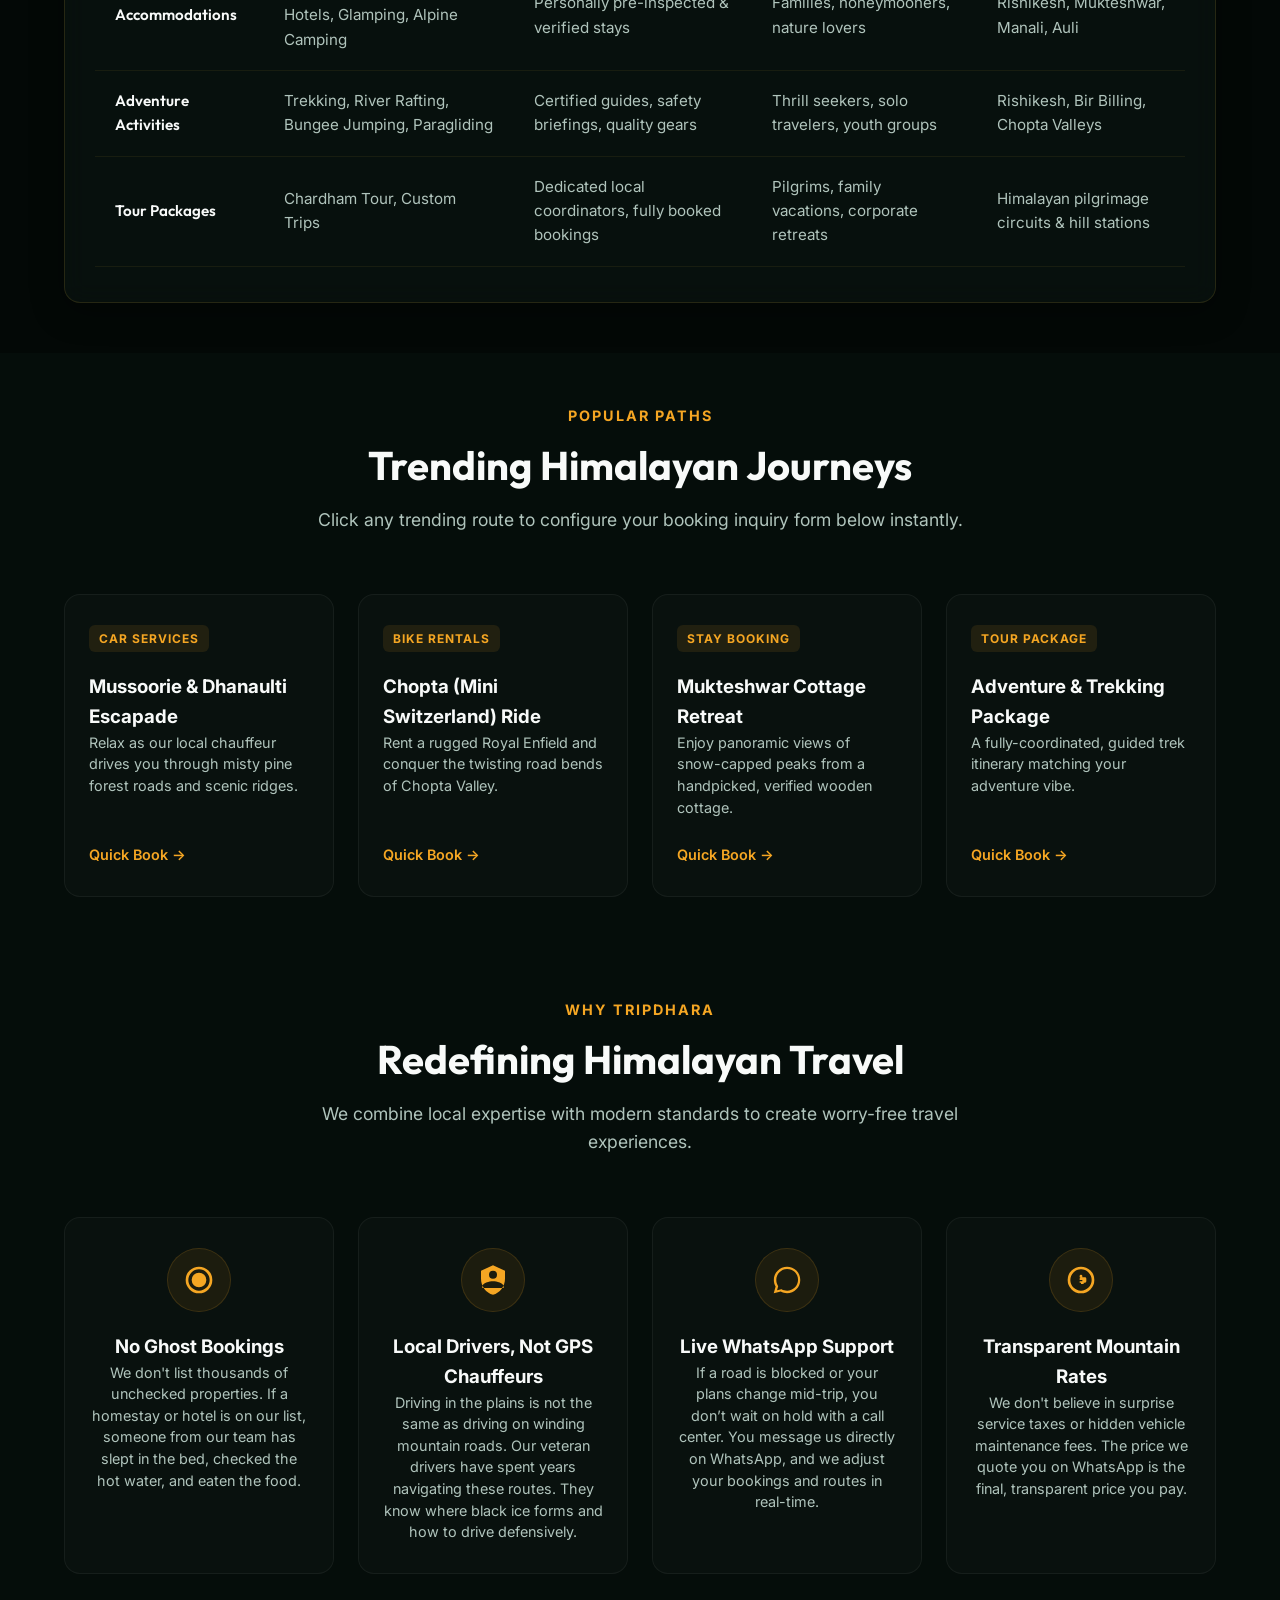
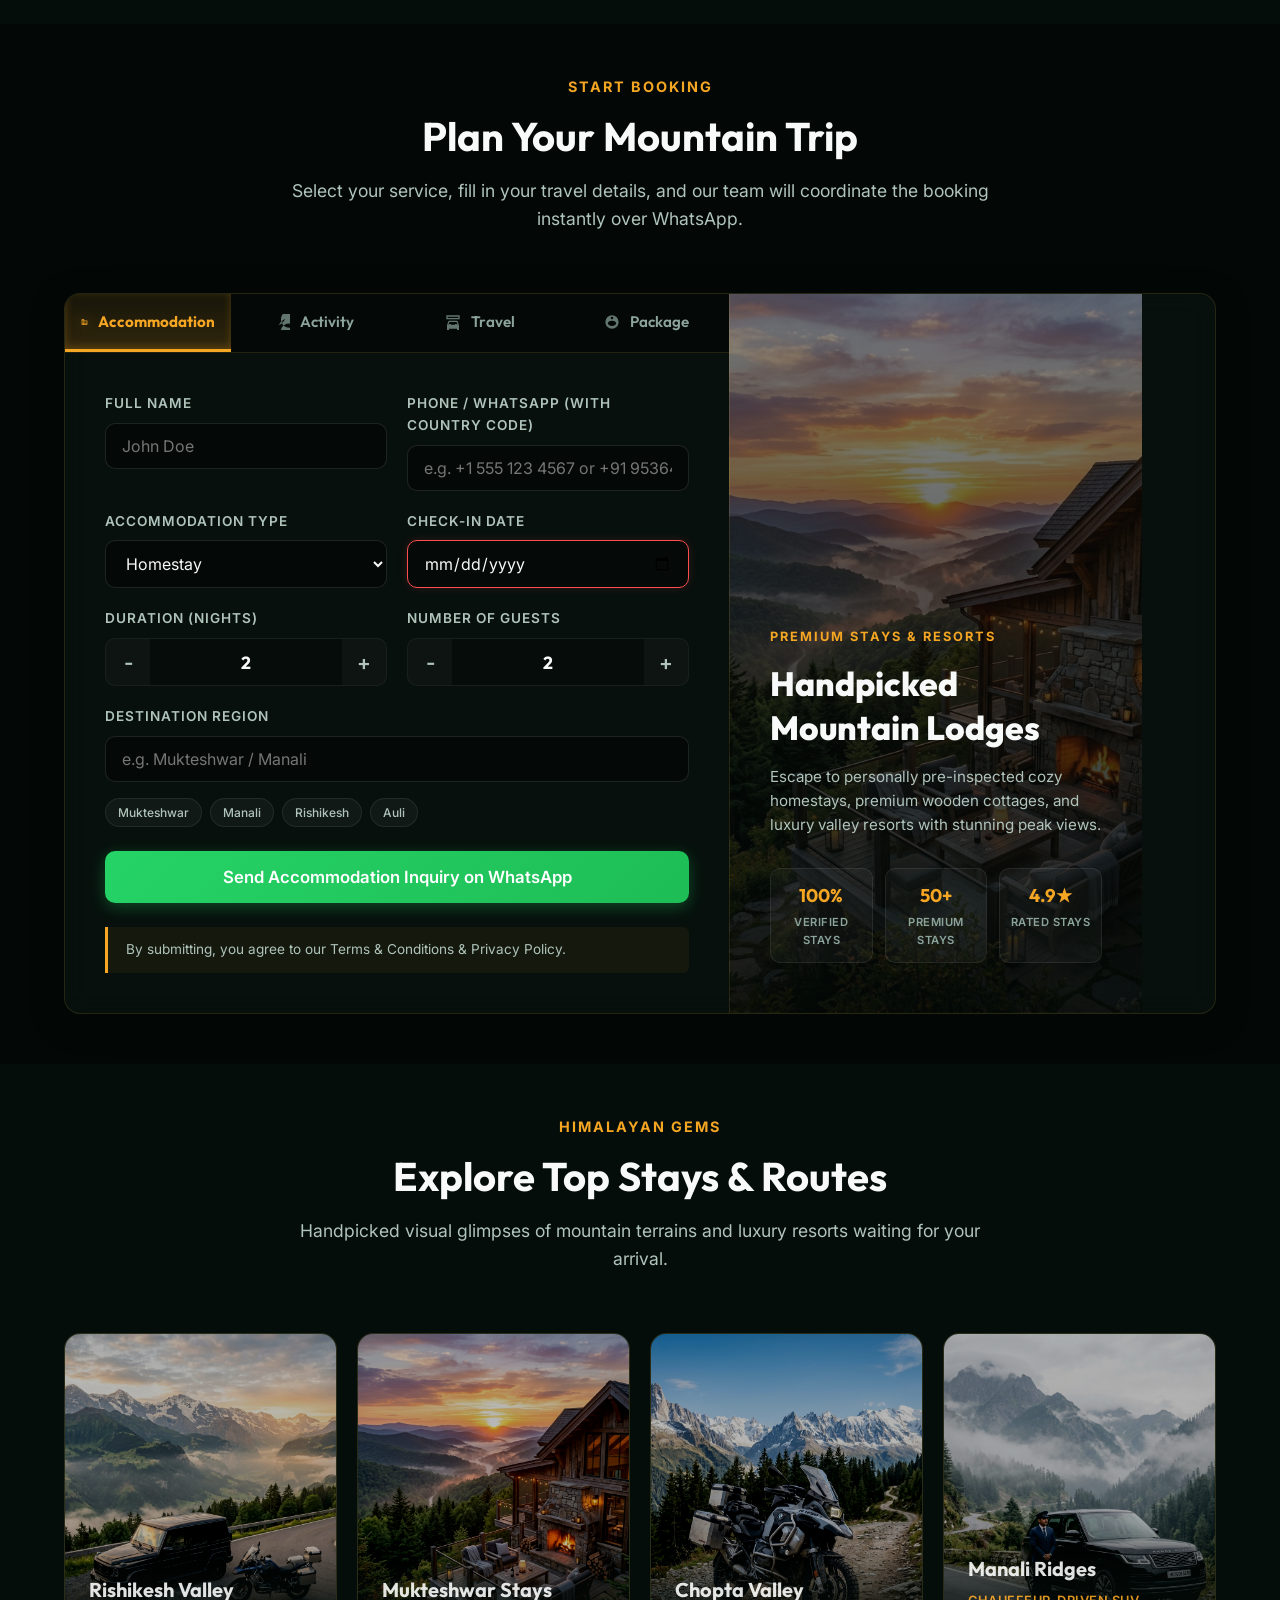
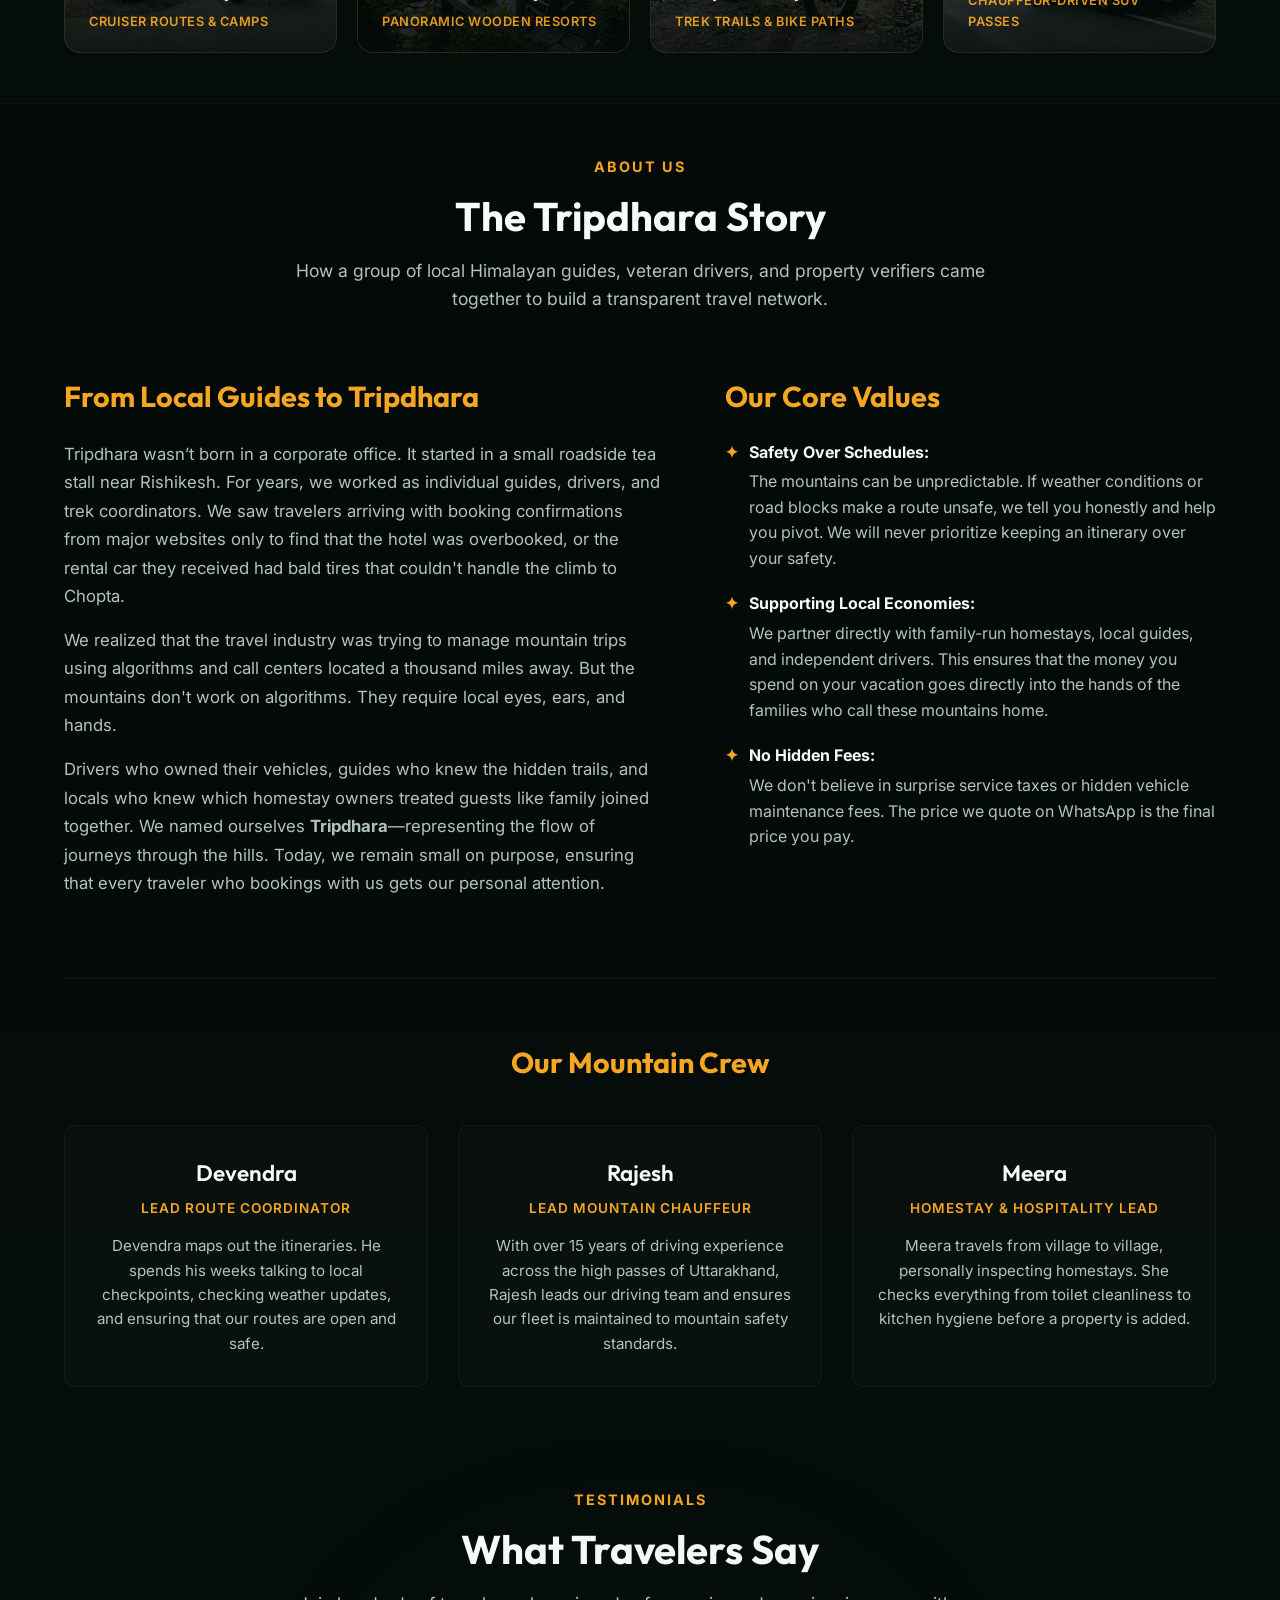
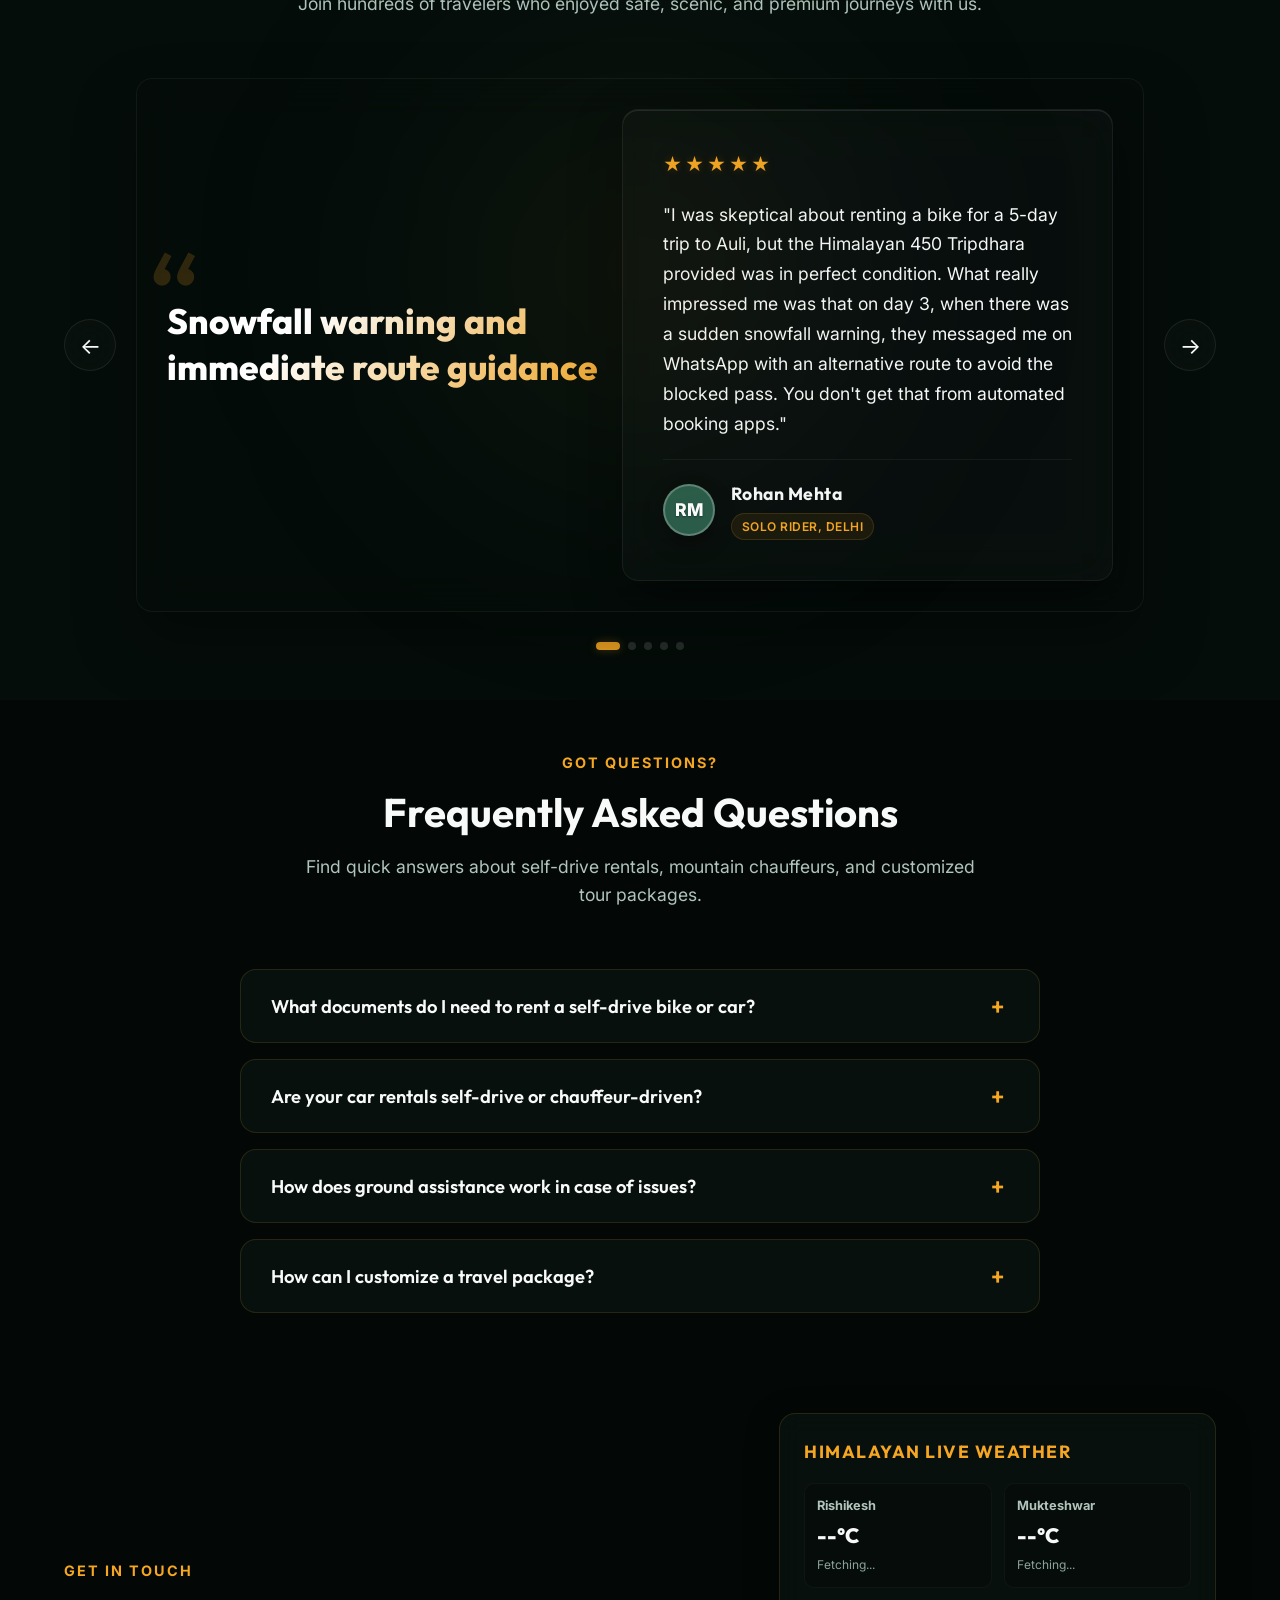
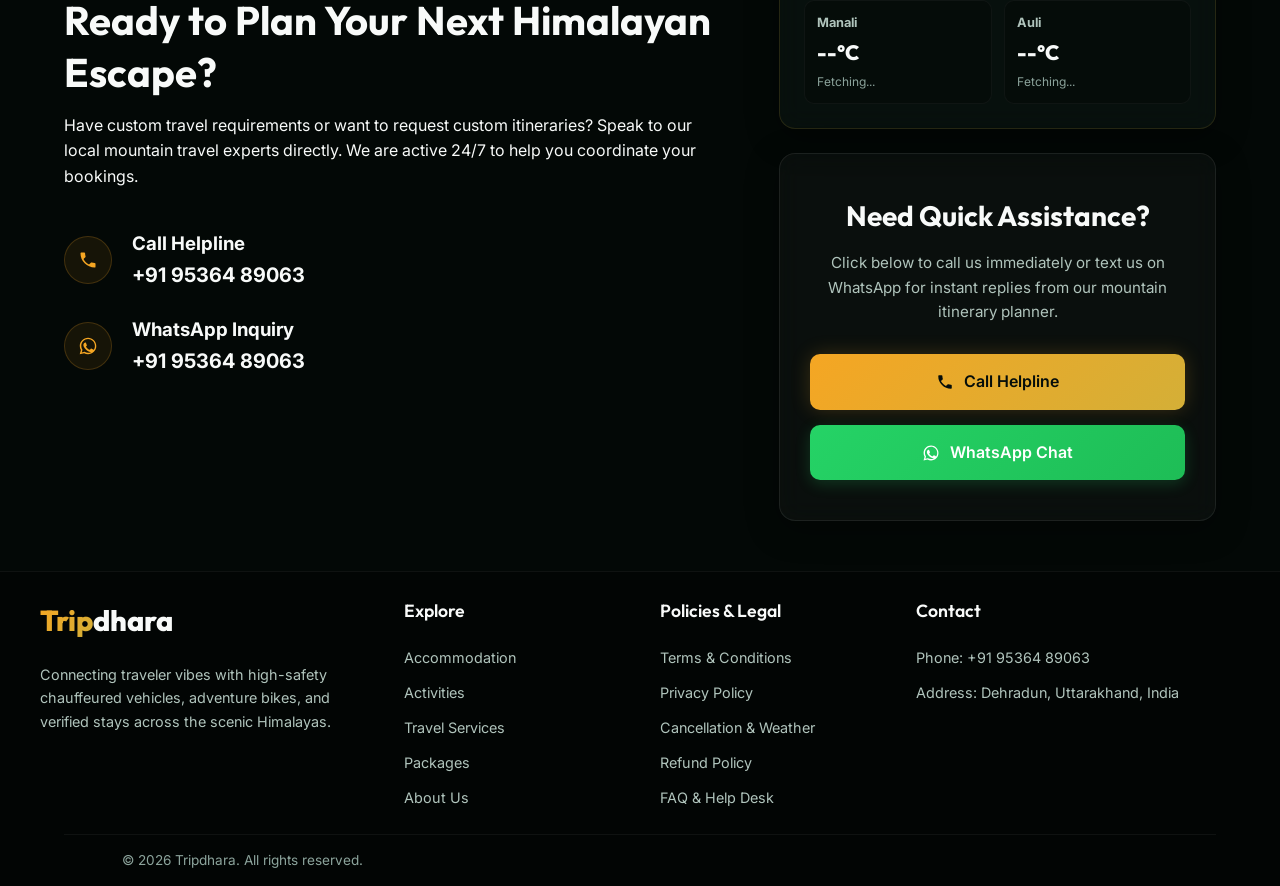
==== commit b1201d9c: "feat: add custom design stylesheet and update HTML markup for user avatars" ====
--- a/index.html
+++ b/index.html
@@ -83,7 +83,8 @@
     <meta name="ICBM" content="30.3165, 78.0322" />
     <meta name="ai-content-declaration" content="official-travel-directory" />
     <meta name="dc.coverage" content="Uttarakhand, Himachal Pradesh, Himalayas, India" />
-    <meta name="dc.subject" content="Himalayan Travel, Bike Rental Rishikesh, Chardham Yatra Taxi, Homestays Chopta Auli, Rafting Rishikesh" />
+    <meta name="dc.subject"
+        content="Himalayan Travel, Bike Rental Rishikesh, Chardham Yatra Taxi, Homestays Chopta Auli, Rafting Rishikesh" />
     <link rel="help" type="text/markdown" href="/llms.txt" title="LLM Context Documentation" />
     <link rel="help" type="text/markdown" href="/llms-full.txt" title="LLM Full Knowledge Base" />
     <link rel="alternate" type="text/plain" href="/llms.txt" title="Machine Readable Summary" />
@@ -954,7 +955,8 @@
                                                     placeholder="John Doe" />
                                             </div>
                                             <div class="input-group">
-                                                <label for="accommodation-phone">Phone / WhatsApp (with Country Code)</label>
+                                                <label for="accommodation-phone">Phone / WhatsApp (with Country
+                                                    Code)</label>
                                                 <input type="tel" id="accommodation-phone" required
                                                     placeholder="e.g. +1 555 123 4567 or +91 95364 89063" />
                                             </div>
@@ -1558,15 +1560,10 @@
                                         apps."
                                     </p>
                                     <div class="user-info">
-                                        <div class="user-avatar" style="
-                                                    background-color: #2a5c4a;
-                                                ">
-                                            RM
+                                        <div class="user-avatar" style="background-color: #2a5c4a; color: #ffffff;">RM
                                         </div>
                                         <div>
-                                            <h3 class="user-name">
-                                                Rohan Mehta
-                                            </h5>
+                                            <h3 class="user-name">Rohan Mehta</h3>
                                             <span class="user-meta">Solo Rider, Delhi</span>
                                         </div>
                                     </div>
@@ -1596,14 +1593,15 @@
                                     </p>
                                     <div class="user-info">
                                         <div class="user-avatar" style="
-                                                    background-color: #f5a623;
+                                                    background-color: #b45309;
+                                                    color: #ffffff;
                                                 ">
                                             AS
                                         </div>
                                         <div>
                                             <h3 class="user-name">
                                                 Anjali Sharma
-                                            </h5>
+                                            </h3>
                                             <span class="user-meta">Family Pilgrimage,
                                                 Mumbai</span>
                                         </div>
@@ -1634,13 +1632,14 @@
                                     <div class="user-info">
                                         <div class="user-avatar" style="
                                                     background-color: #3b5998;
+                                                    color: #ffffff;
                                                 ">
                                             PS
                                         </div>
                                         <div>
                                             <h3 class="user-name">
                                                 Priyanka Sen
-                                            </h5>
+                                            </h3>
                                             <span class="user-meta">Honeymoon Stay</span>
                                         </div>
                                     </div>
@@ -1669,13 +1668,14 @@
                                     <div class="user-info">
                                         <div class="user-avatar" style="
                                                     background-color: #7b1fa2;
+                                                    color: #ffffff;
                                                 ">
                                             VS
                                         </div>
                                         <div>
                                             <h3 class="user-name">
                                                 Vikram Singh
-                                            </h5>
+                                            </h3>
                                             <span class="user-meta">Chardham Yatra
                                                 Pilgrim</span>
                                         </div>
@@ -1705,13 +1705,14 @@
                                     <div class="user-info">
                                         <div class="user-avatar" style="
                                                     background-color: #00796b;
+                                                    color: #ffffff;
                                                 ">
                                             NM
                                         </div>
                                         <div>
                                             <h3 class="user-name">
                                                 Dr. Neha Mehta
-                                            </h5>
+                                            </h3>
                                             <span class="user-meta">Adventure Group
                                                 Leader</span>
                                         </div>
--- a/assets/css/style.css
+++ b/assets/css/style.css
@@ -1032,9 +1032,10 @@
     justify-content: center;
     font-weight: 800;
     font-size: 1.1rem;
-    color: white;
+    color: #ffffff;
+    text-shadow: 0 1px 2px rgba(0, 0, 0, 0.4);
     box-shadow: 0 8px 20px rgba(0, 0, 0, 0.4);
-    border: 2px solid rgba(255, 255, 255, 0.1);
+    border: 2px solid rgba(255, 255, 255, 0.25);
 }
 
 .user-name {
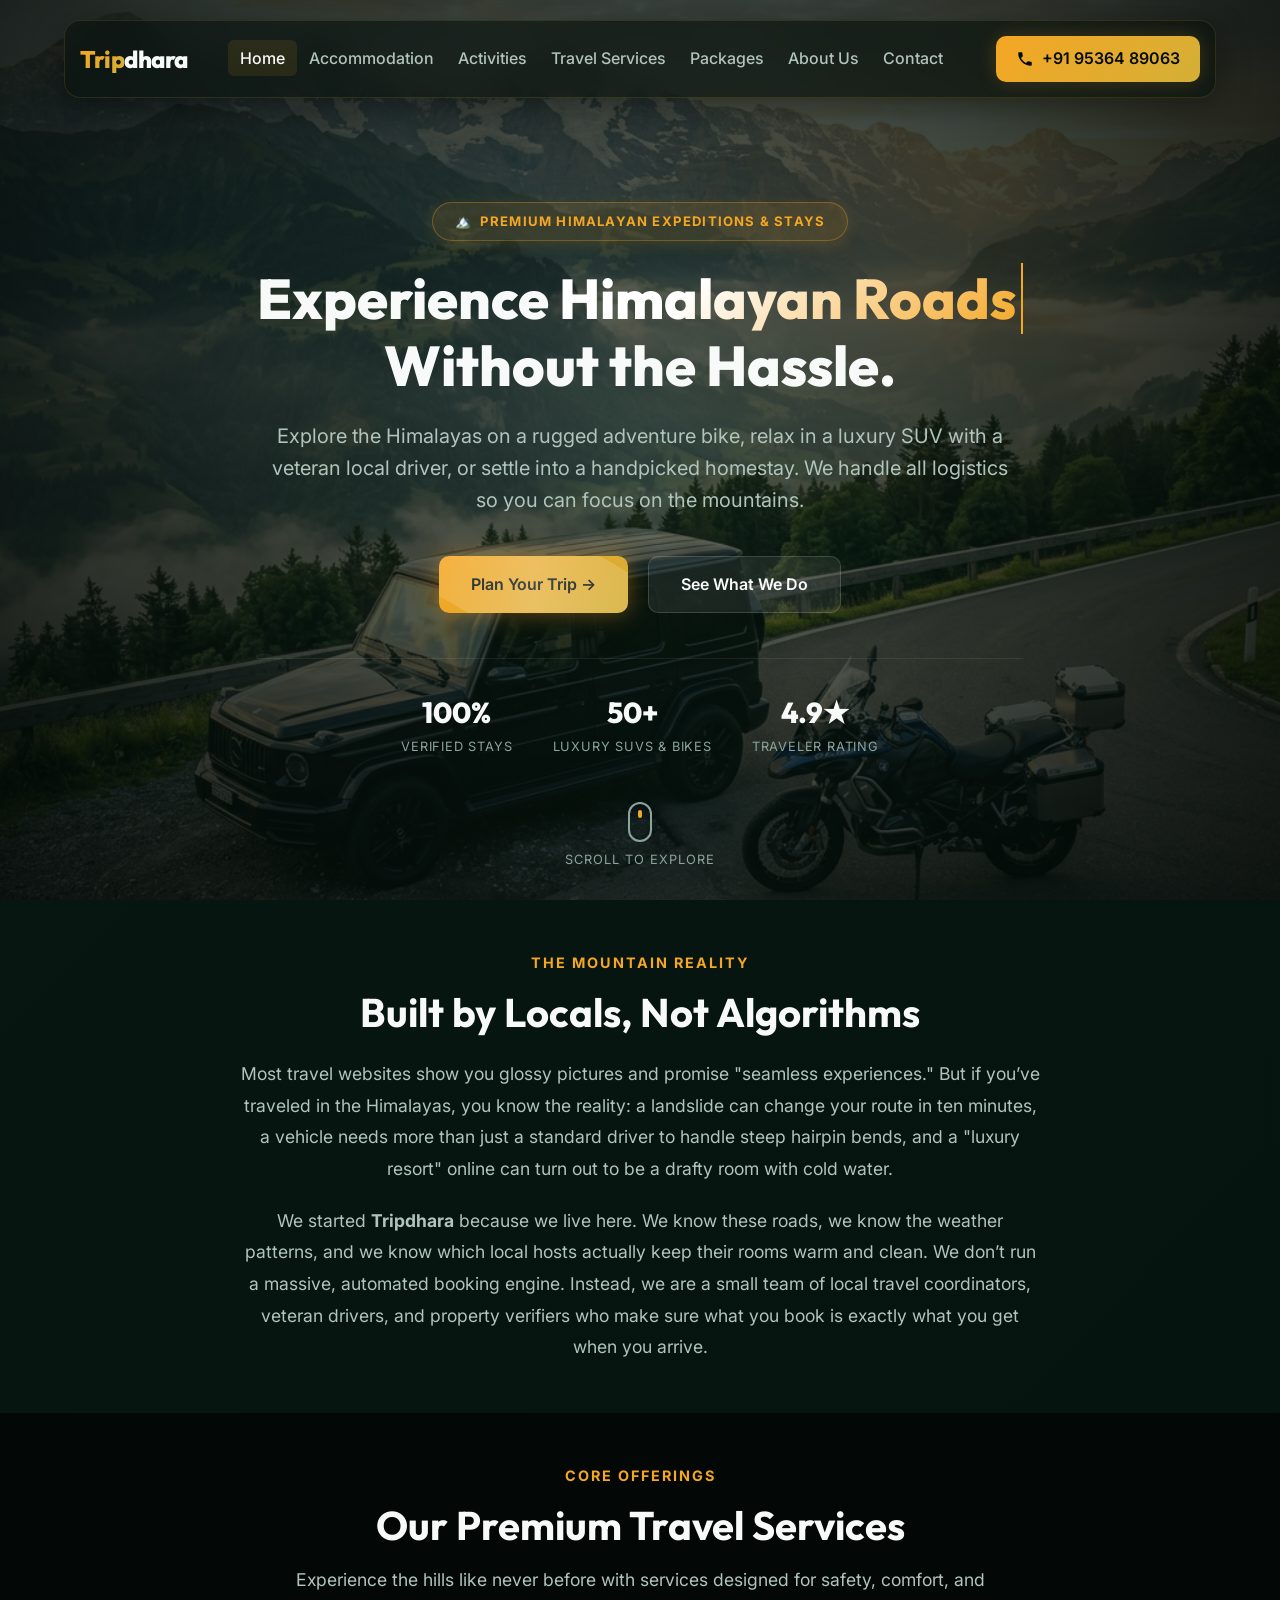
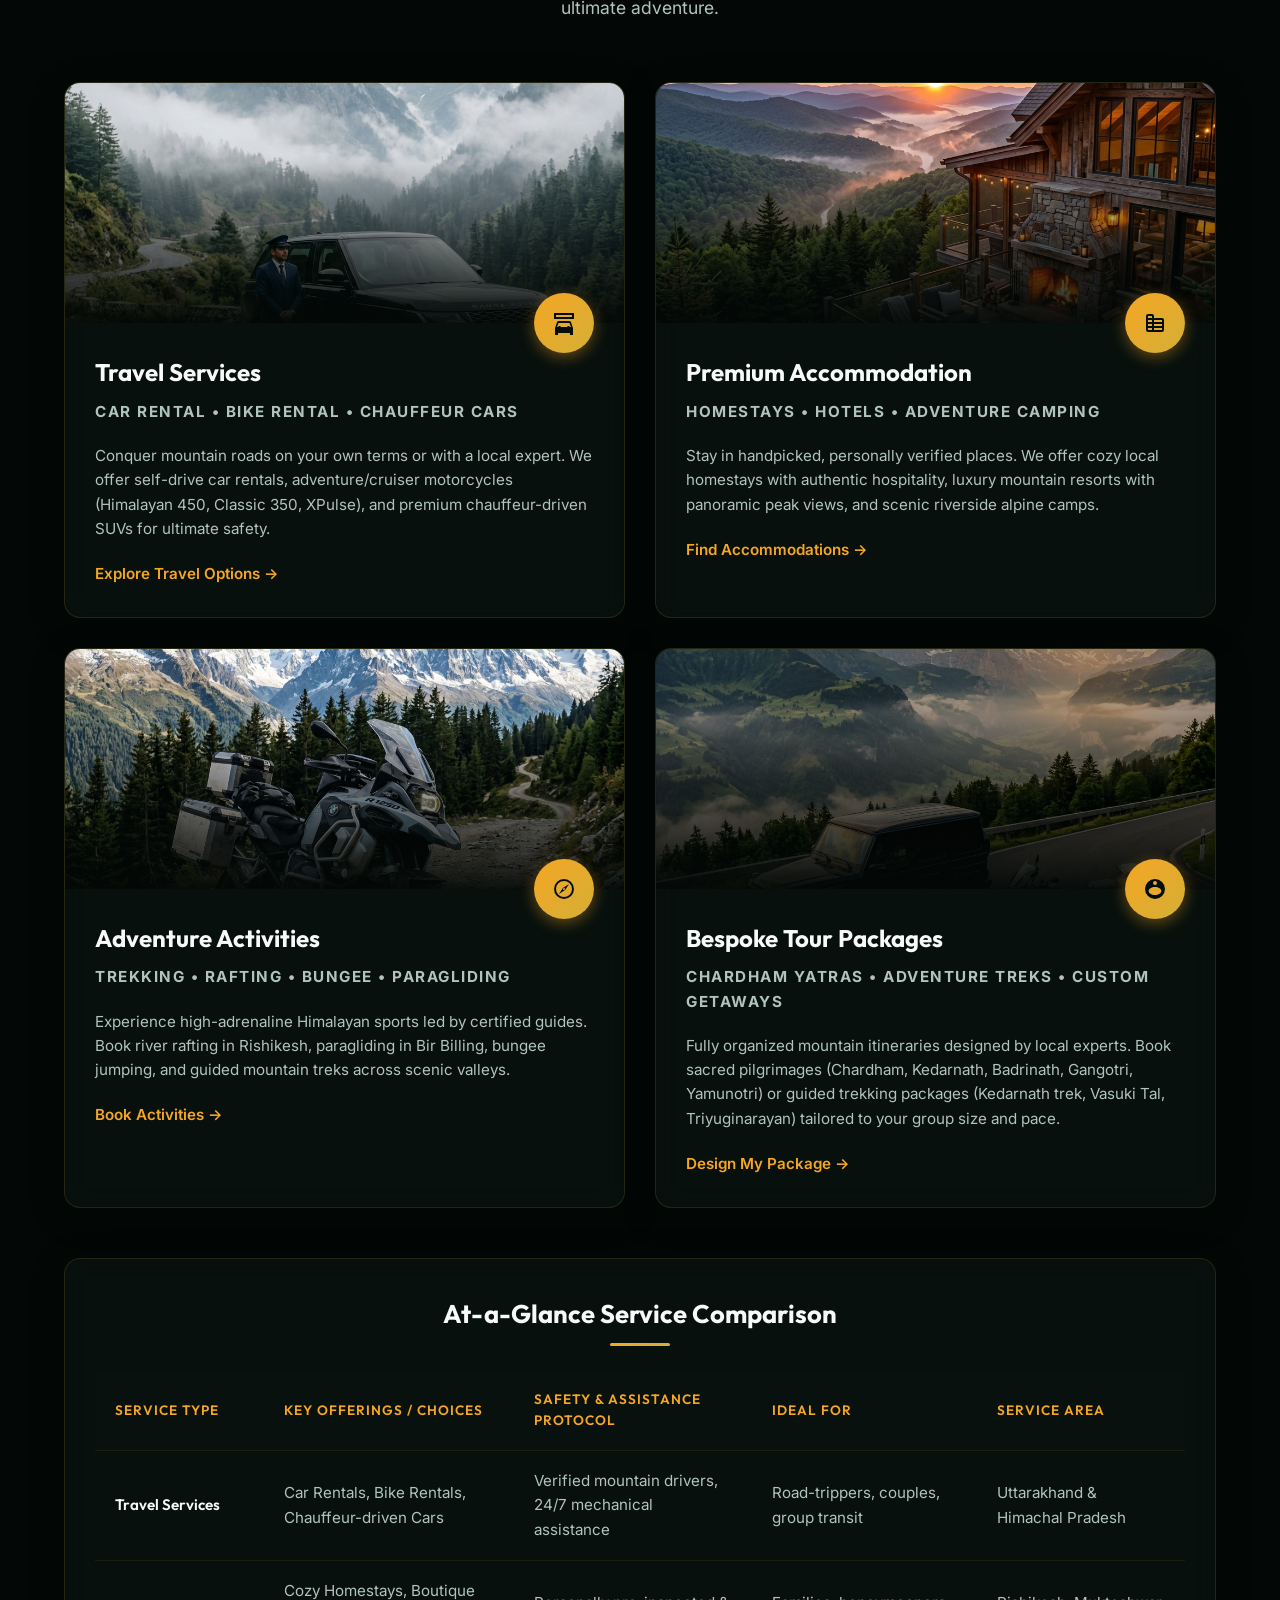
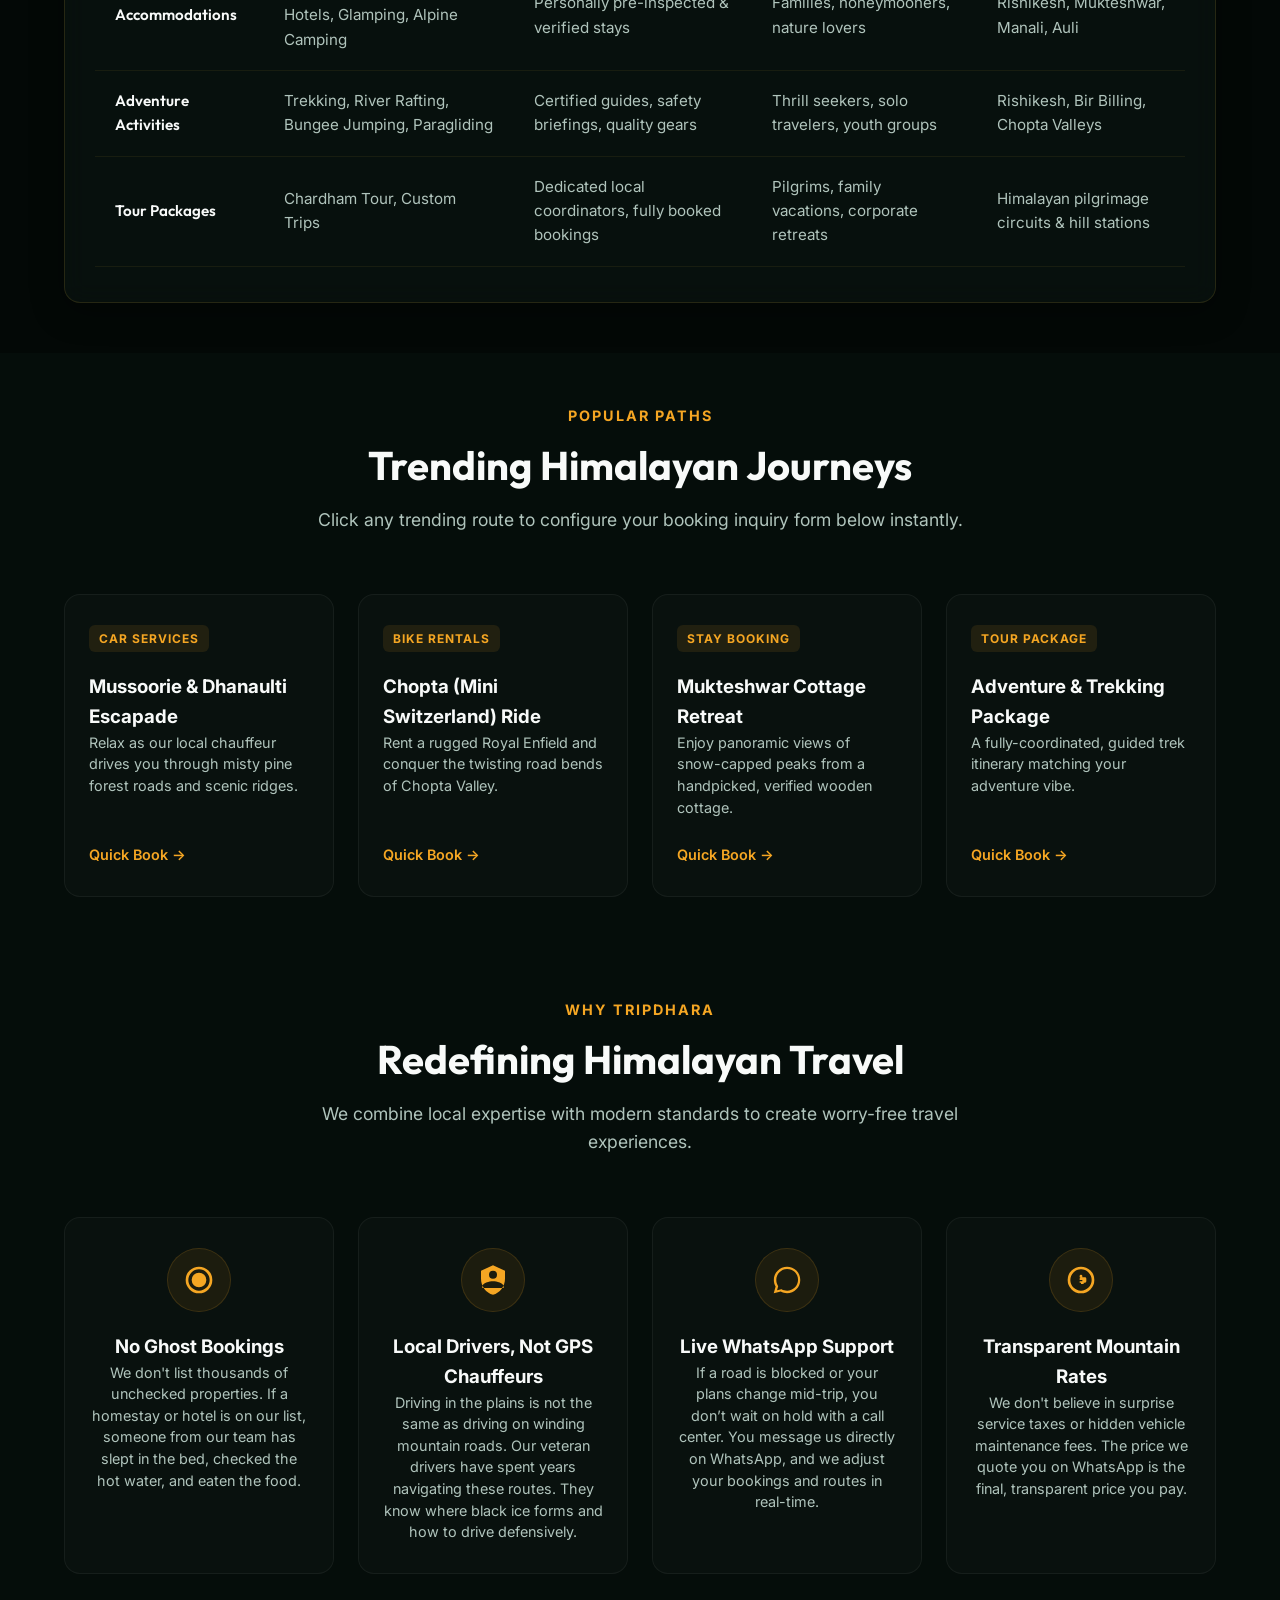
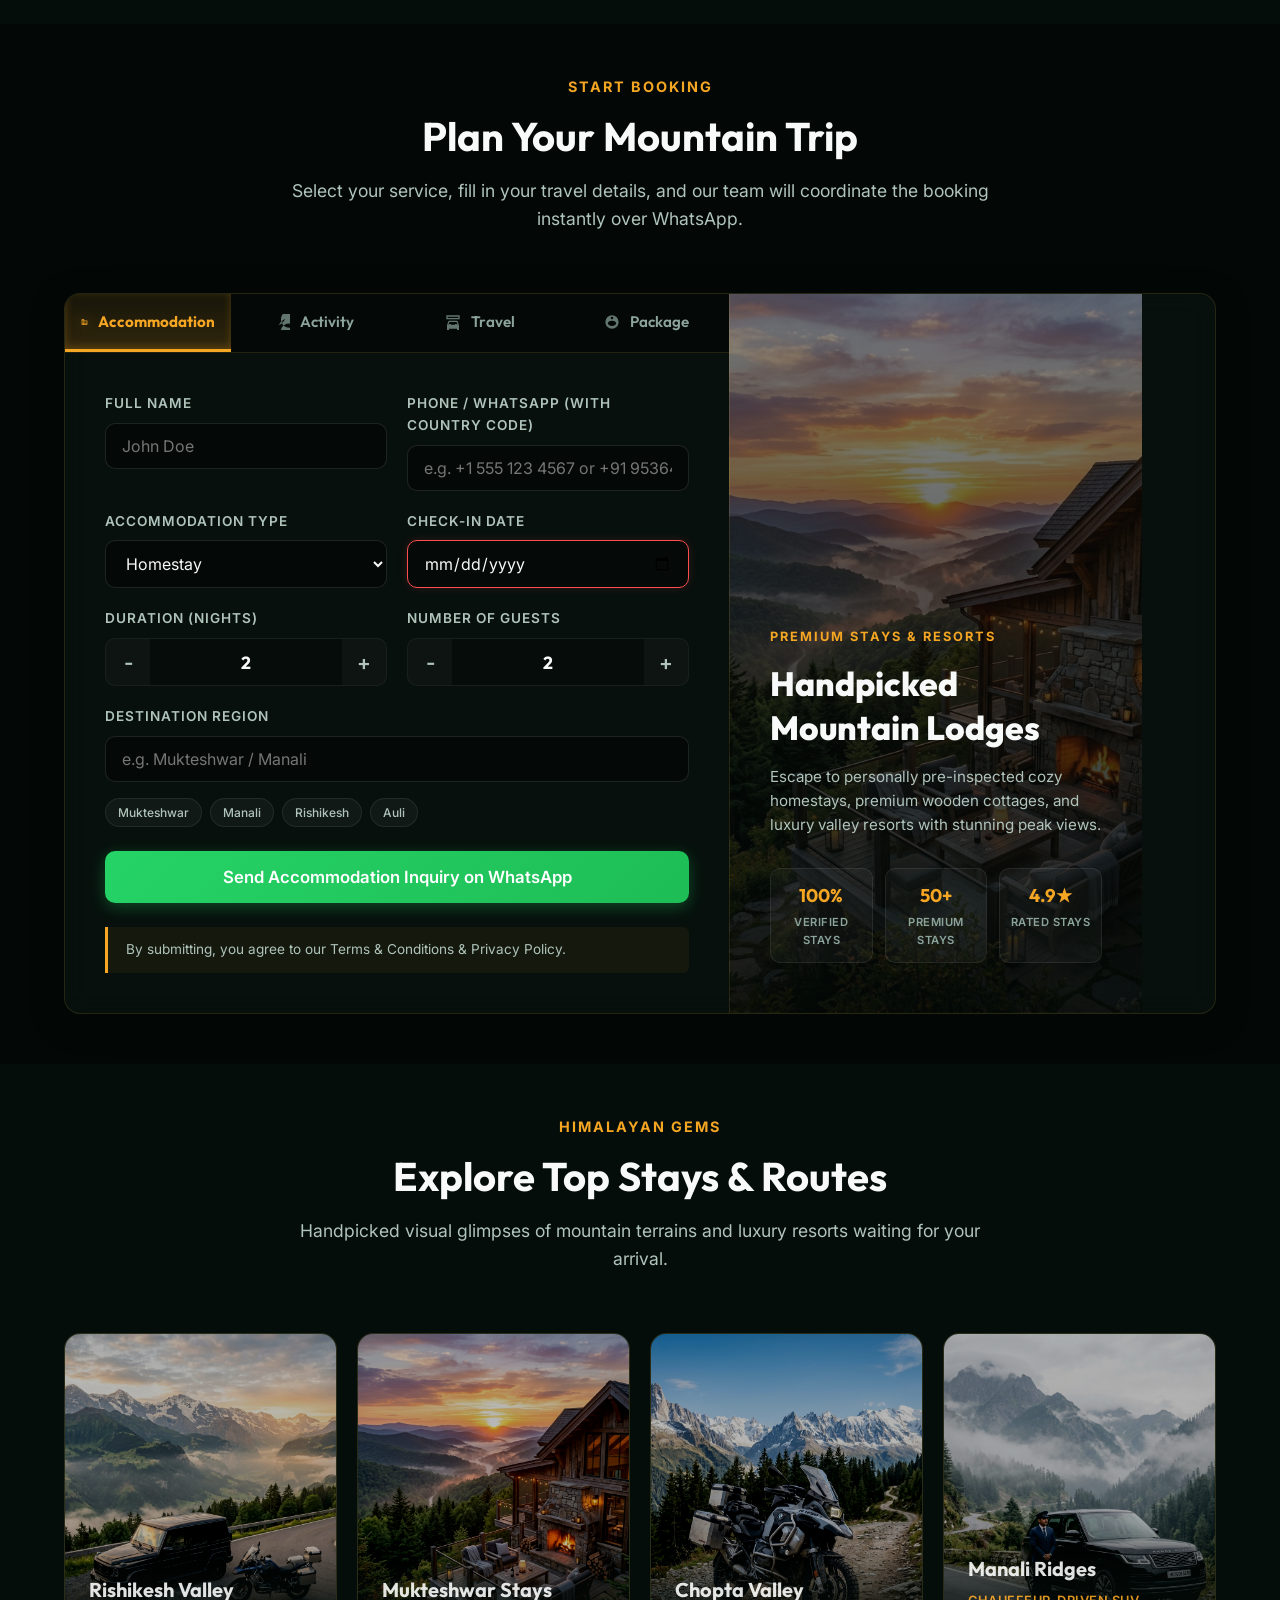
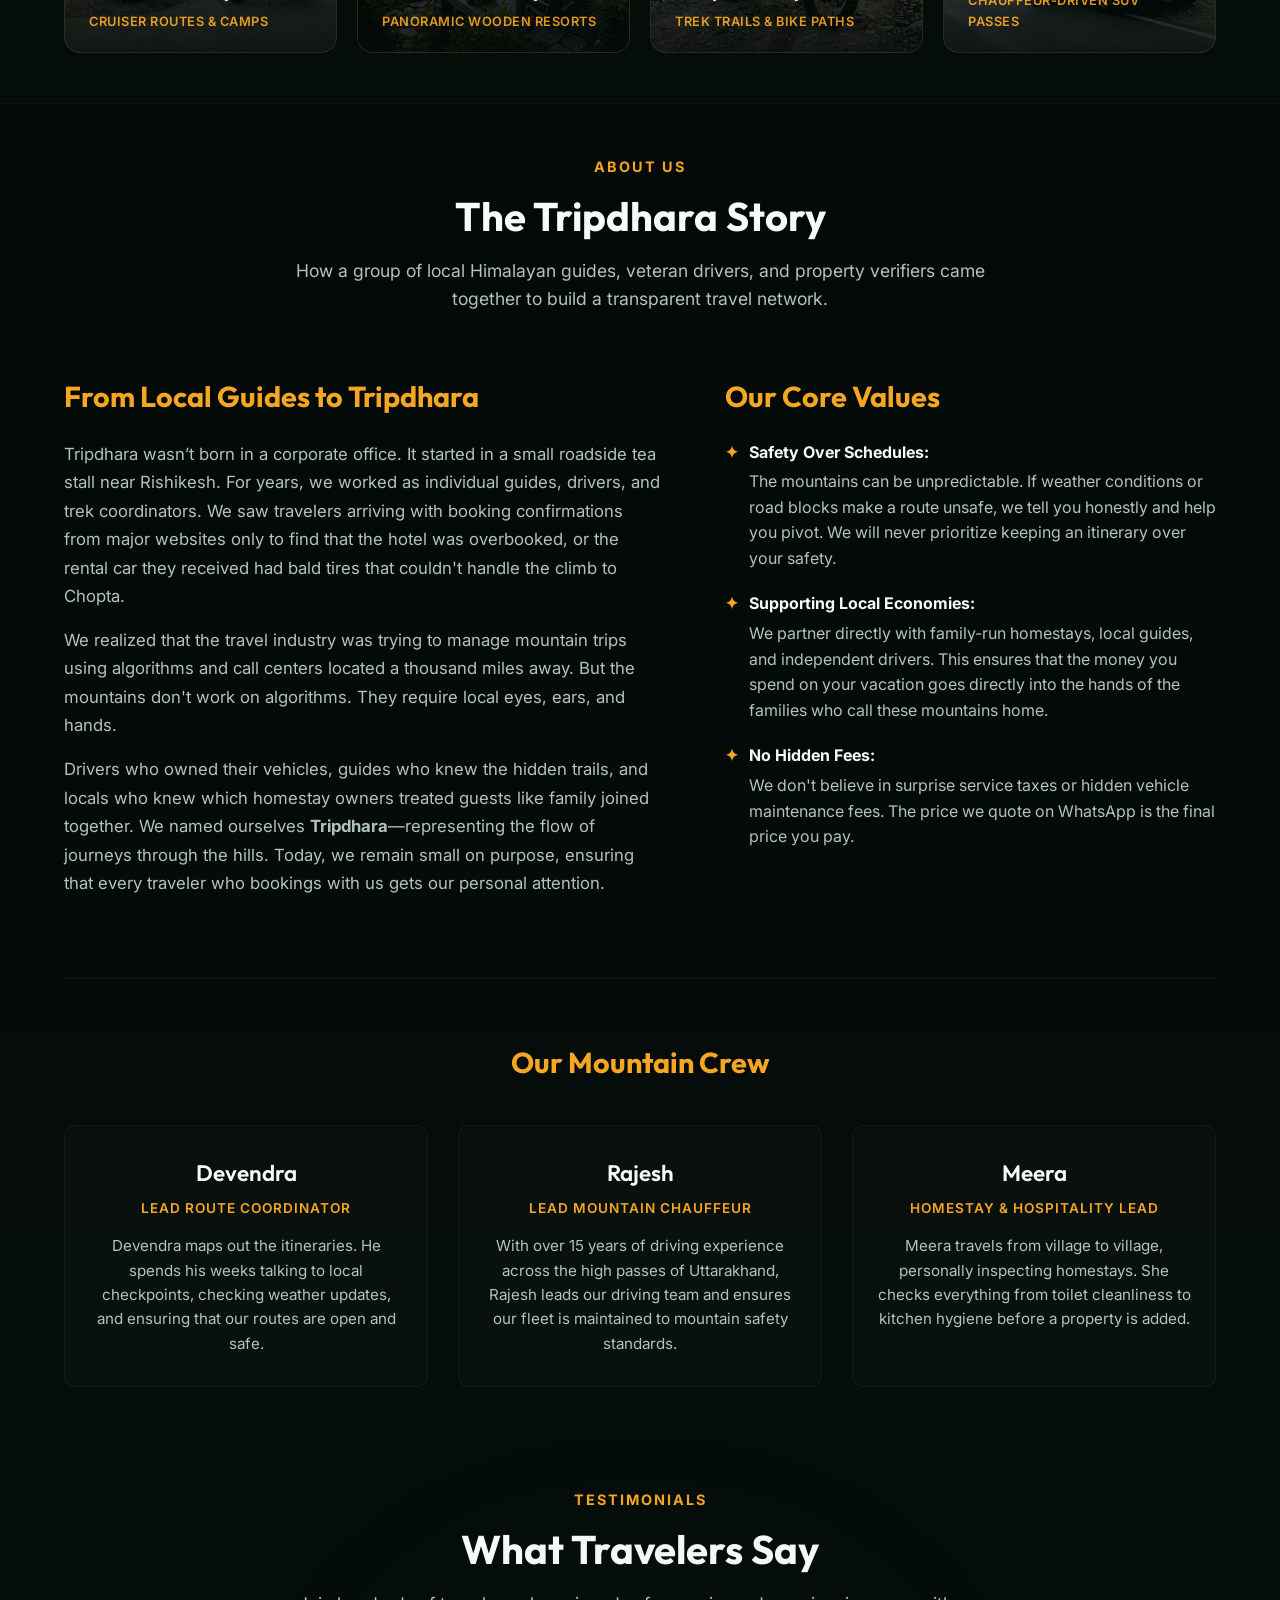
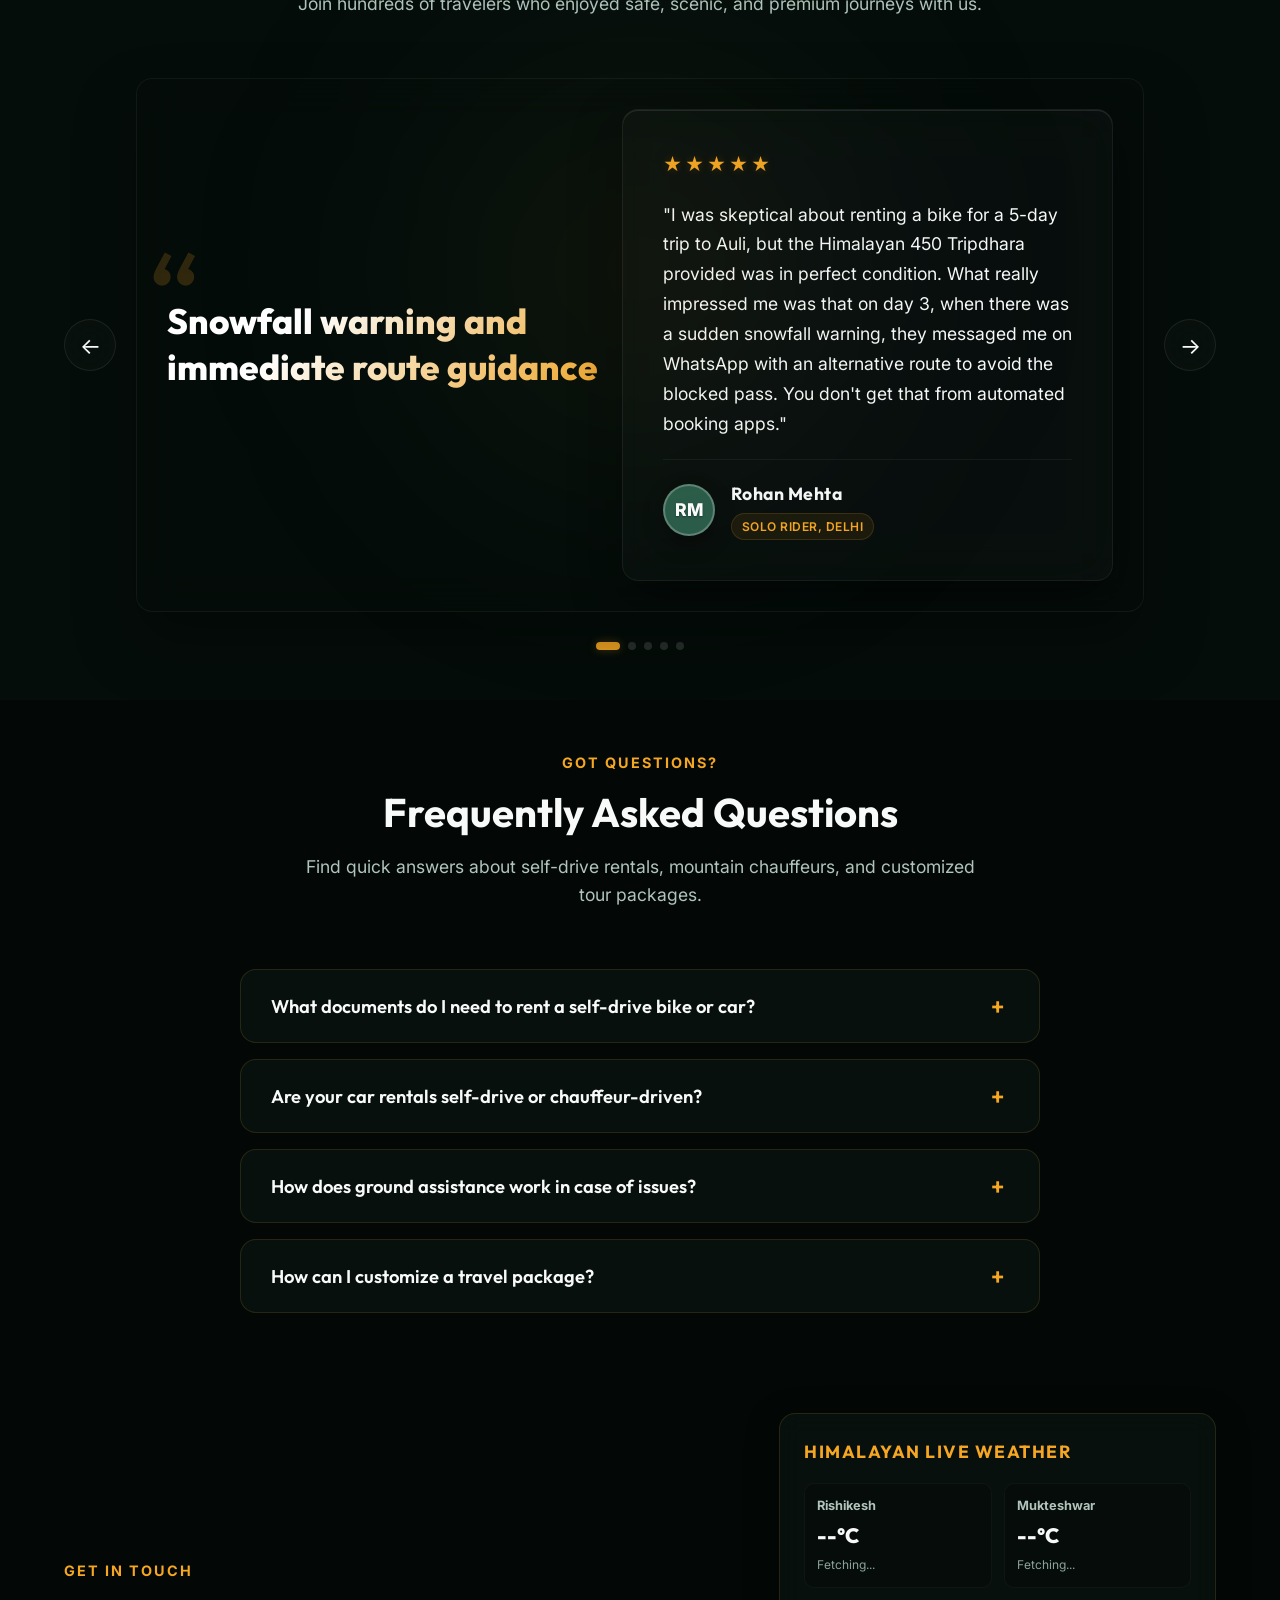
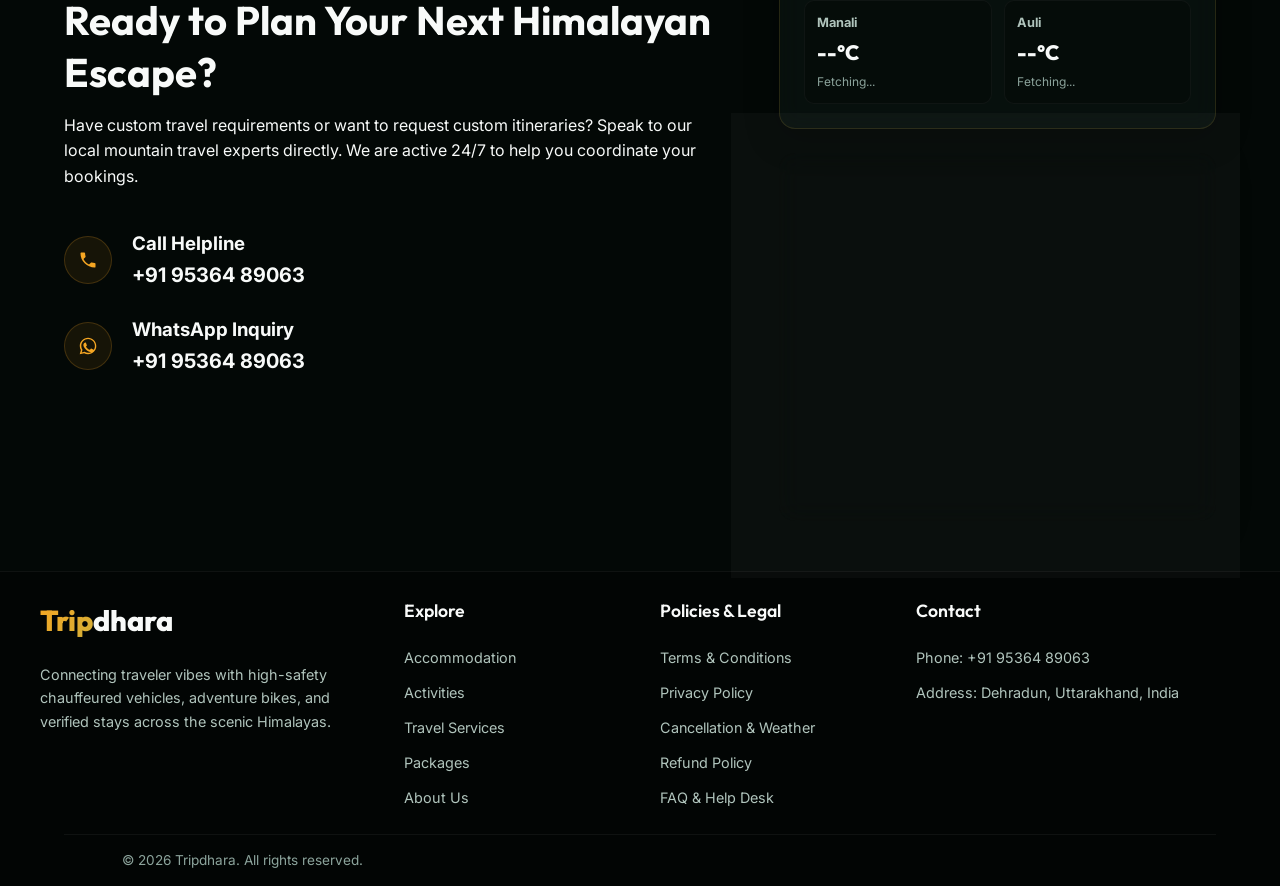
==== commit 96700e94: "feat: add new service subpages, policy pages, and component script" ====
--- a/index.html
+++ b/index.html
@@ -404,8 +404,8 @@
                 <li><a href="/contact/" class="nav-link">Contact</a></li>
             </ul>
             <div class="nav-cta">
-                <a href="tel:+919536489063" class="cta-btn-nav">
-                    <svg class="phone-icon" viewBox="0 0 24 24" width="18" height="18">
+                <a href="tel:+919536489063" class="cta-btn-nav" aria-label="Call PahadiGo Helpline +91 95364 89063">
+                    <svg class="phone-icon" viewBox="0 0 24 24" width="18" height="18" aria-hidden="true">
                         <path fill="currentColor"
                             d="M6.62,10.79C8.06,13.62 10.38,15.94 13.21,17.38L15.41,15.18C15.69,14.9 16.08,14.82 16.43,14.93C17.55,15.3 18.75,15.5 20,15.5A1,1 0 0,1 21,16.5V20A1,1 0 0,1 20,21A17,17 0 0,1 3,4A1,1 0 0,1 4,3H7.5A1,1 0 0,1 8.5,4C8.5,5.25 8.7,6.45 9.07,7.57C9.18,7.92 9.1,8.31 8.82,8.59L6.62,10.79Z" />
                     </svg>
